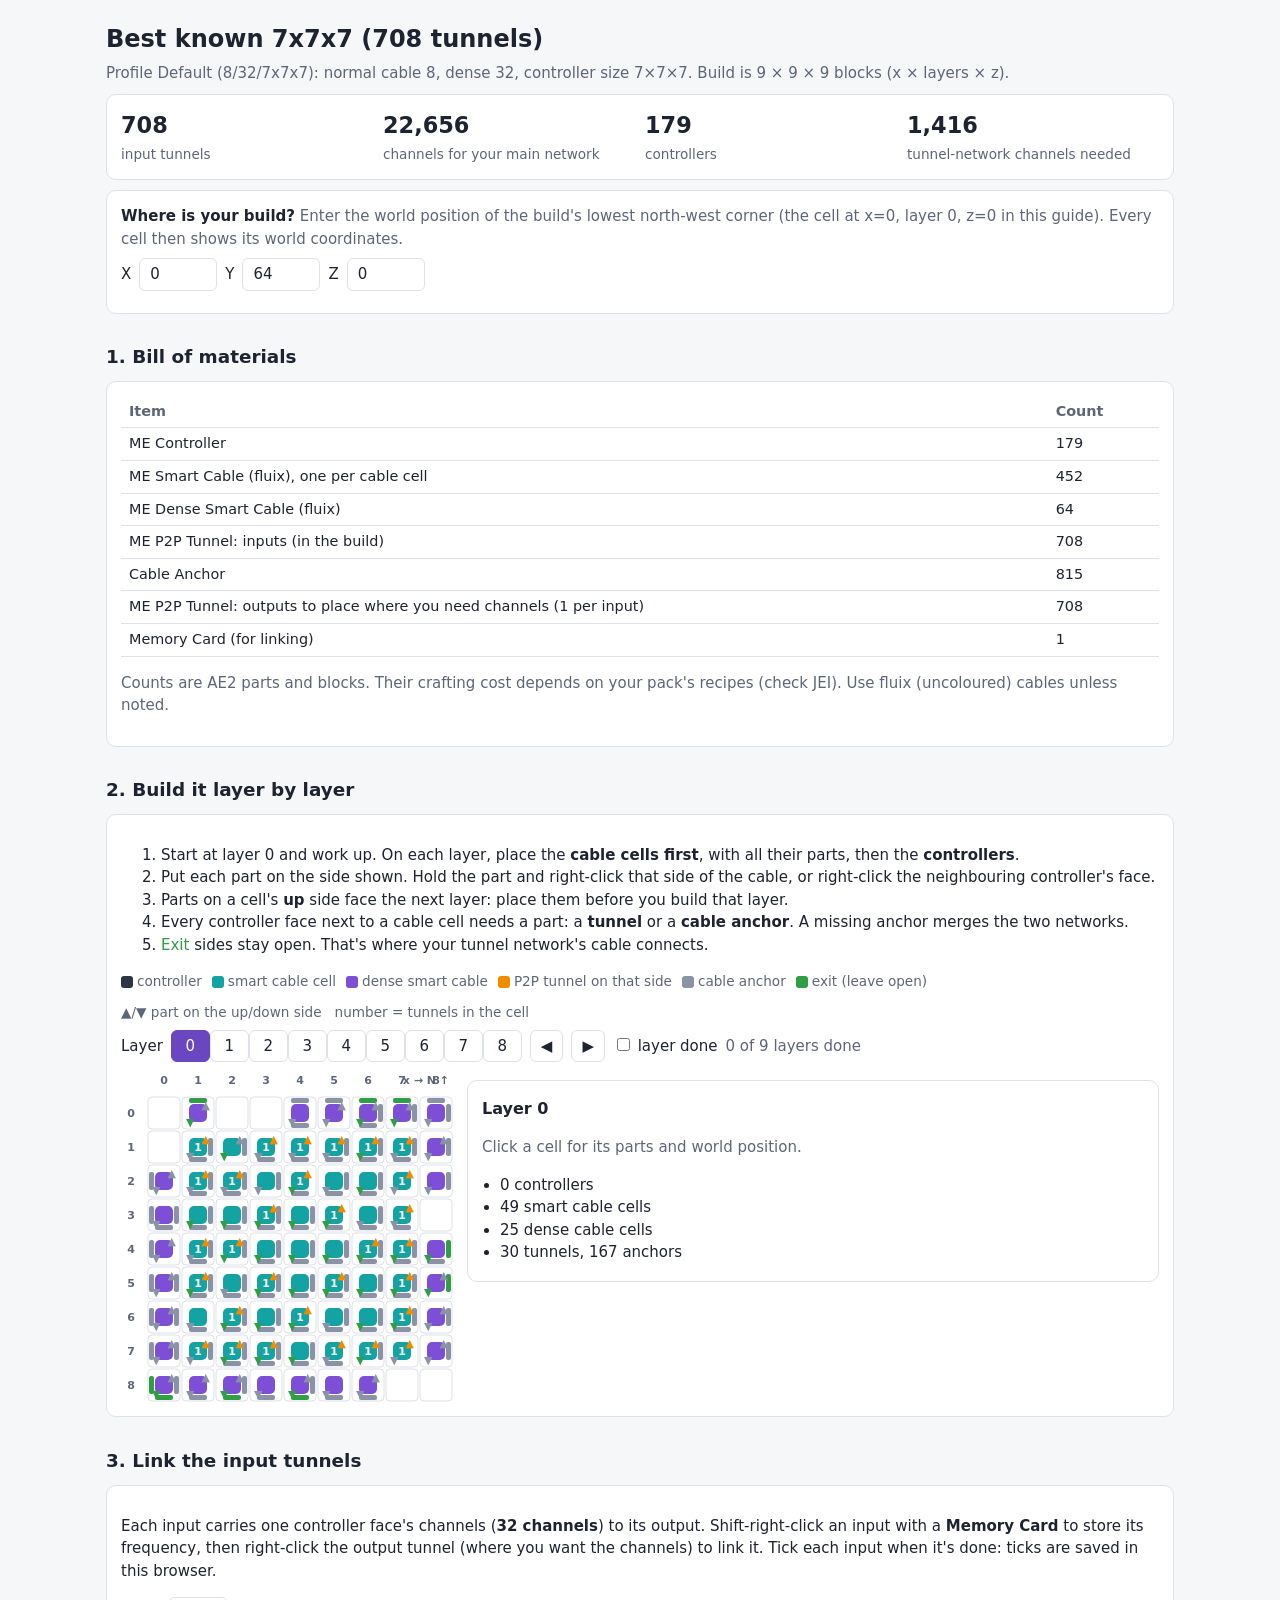
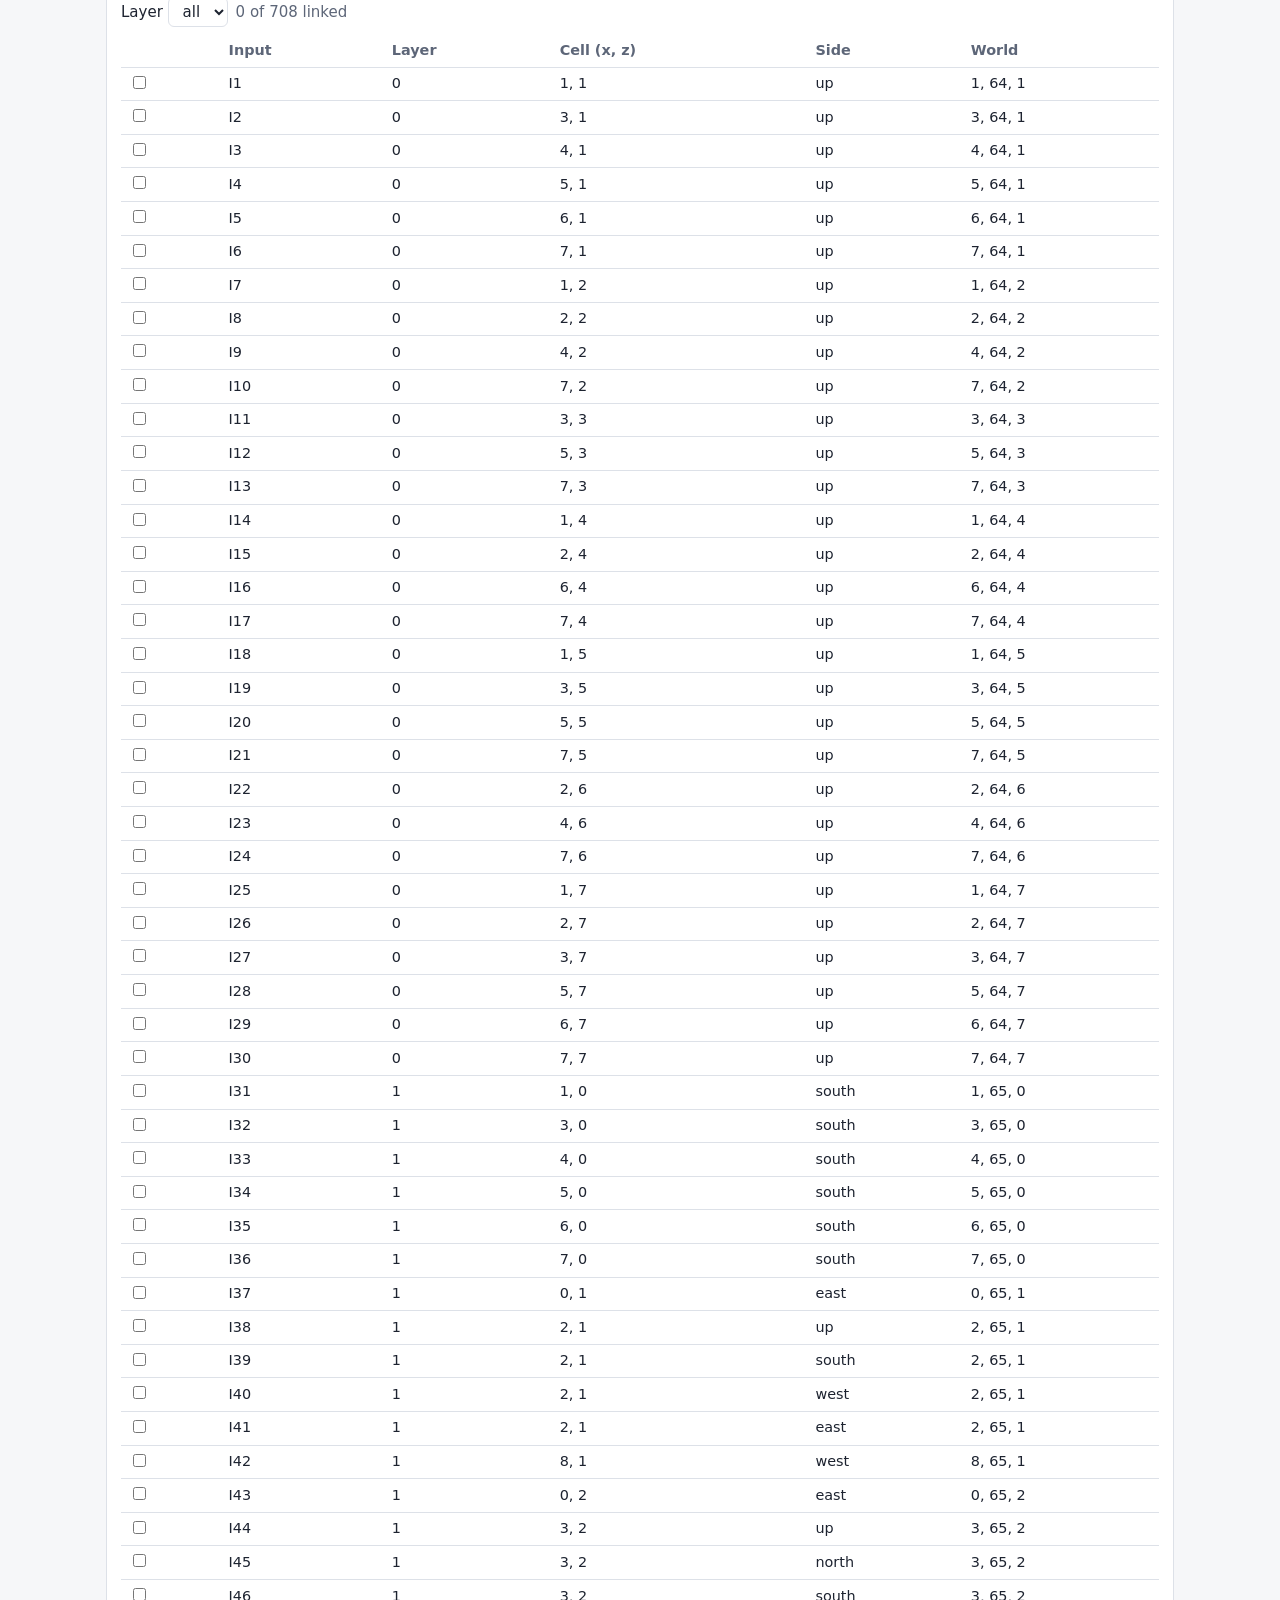
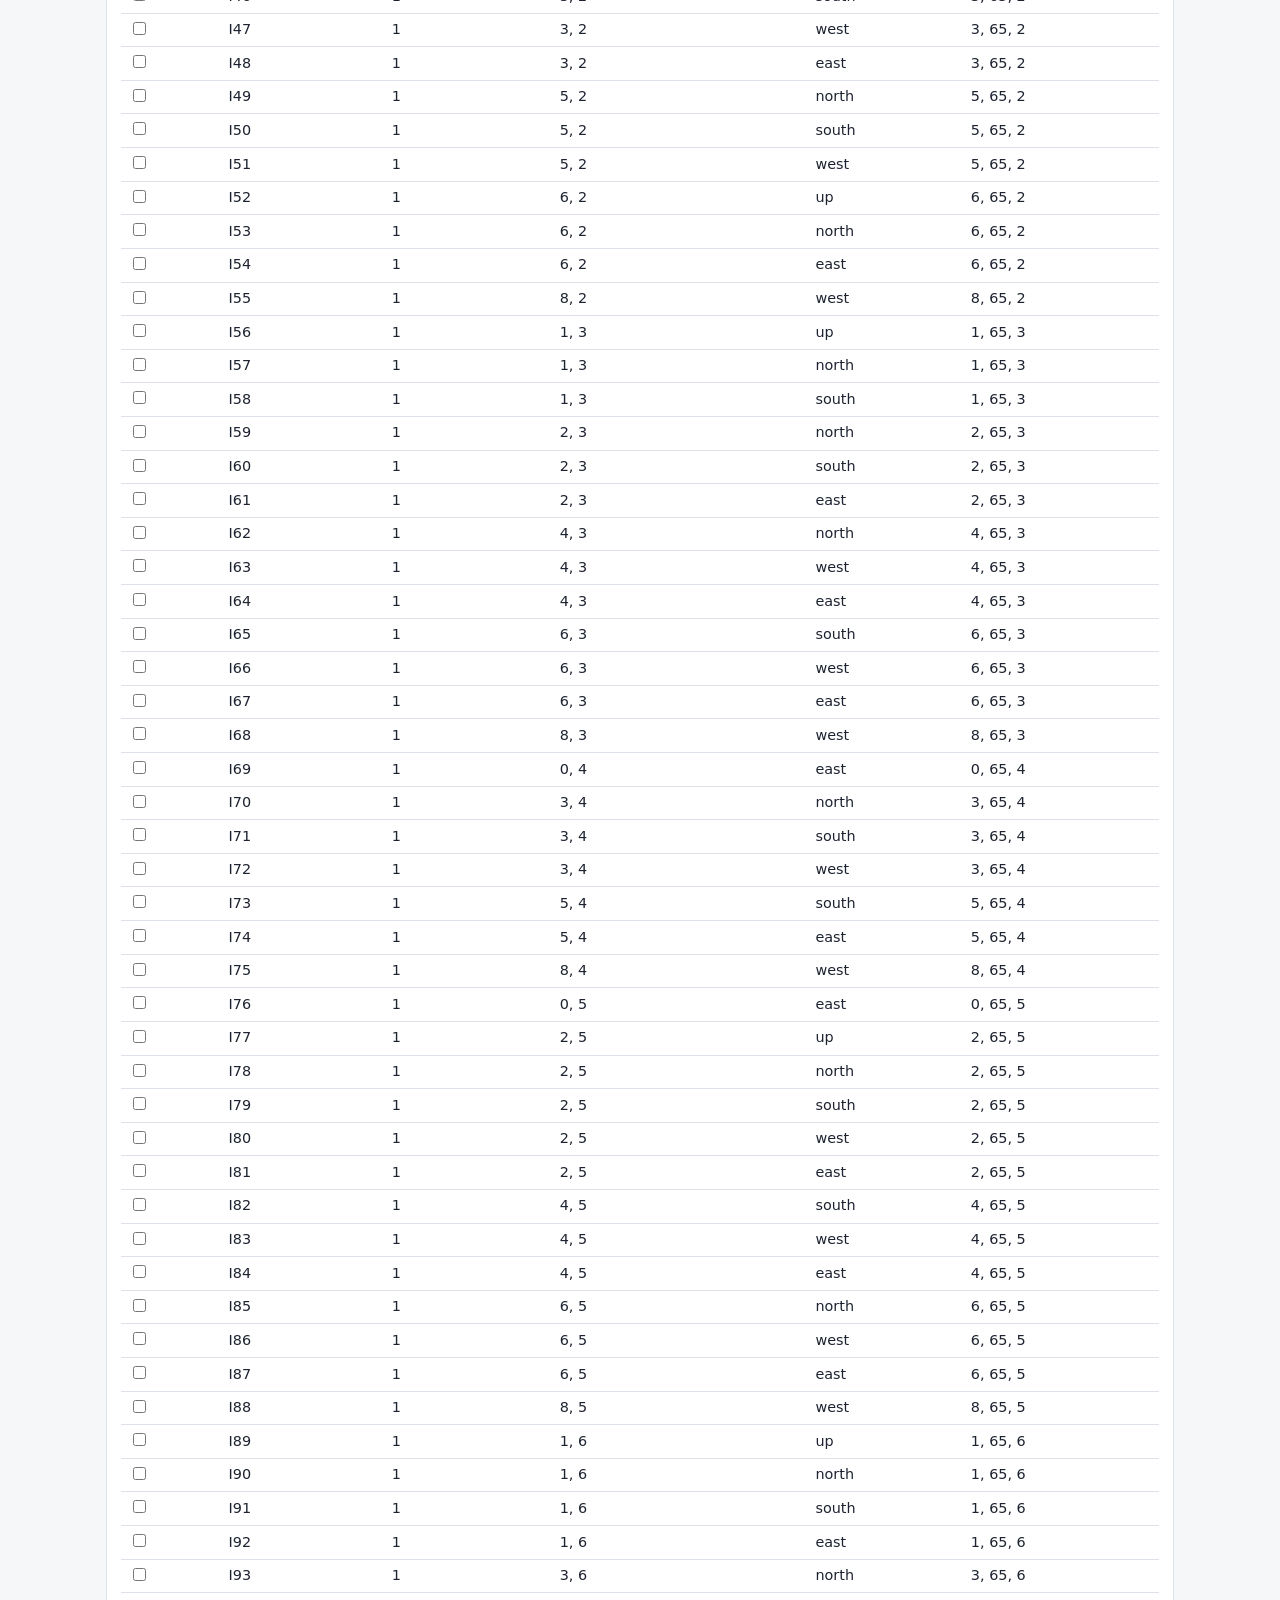
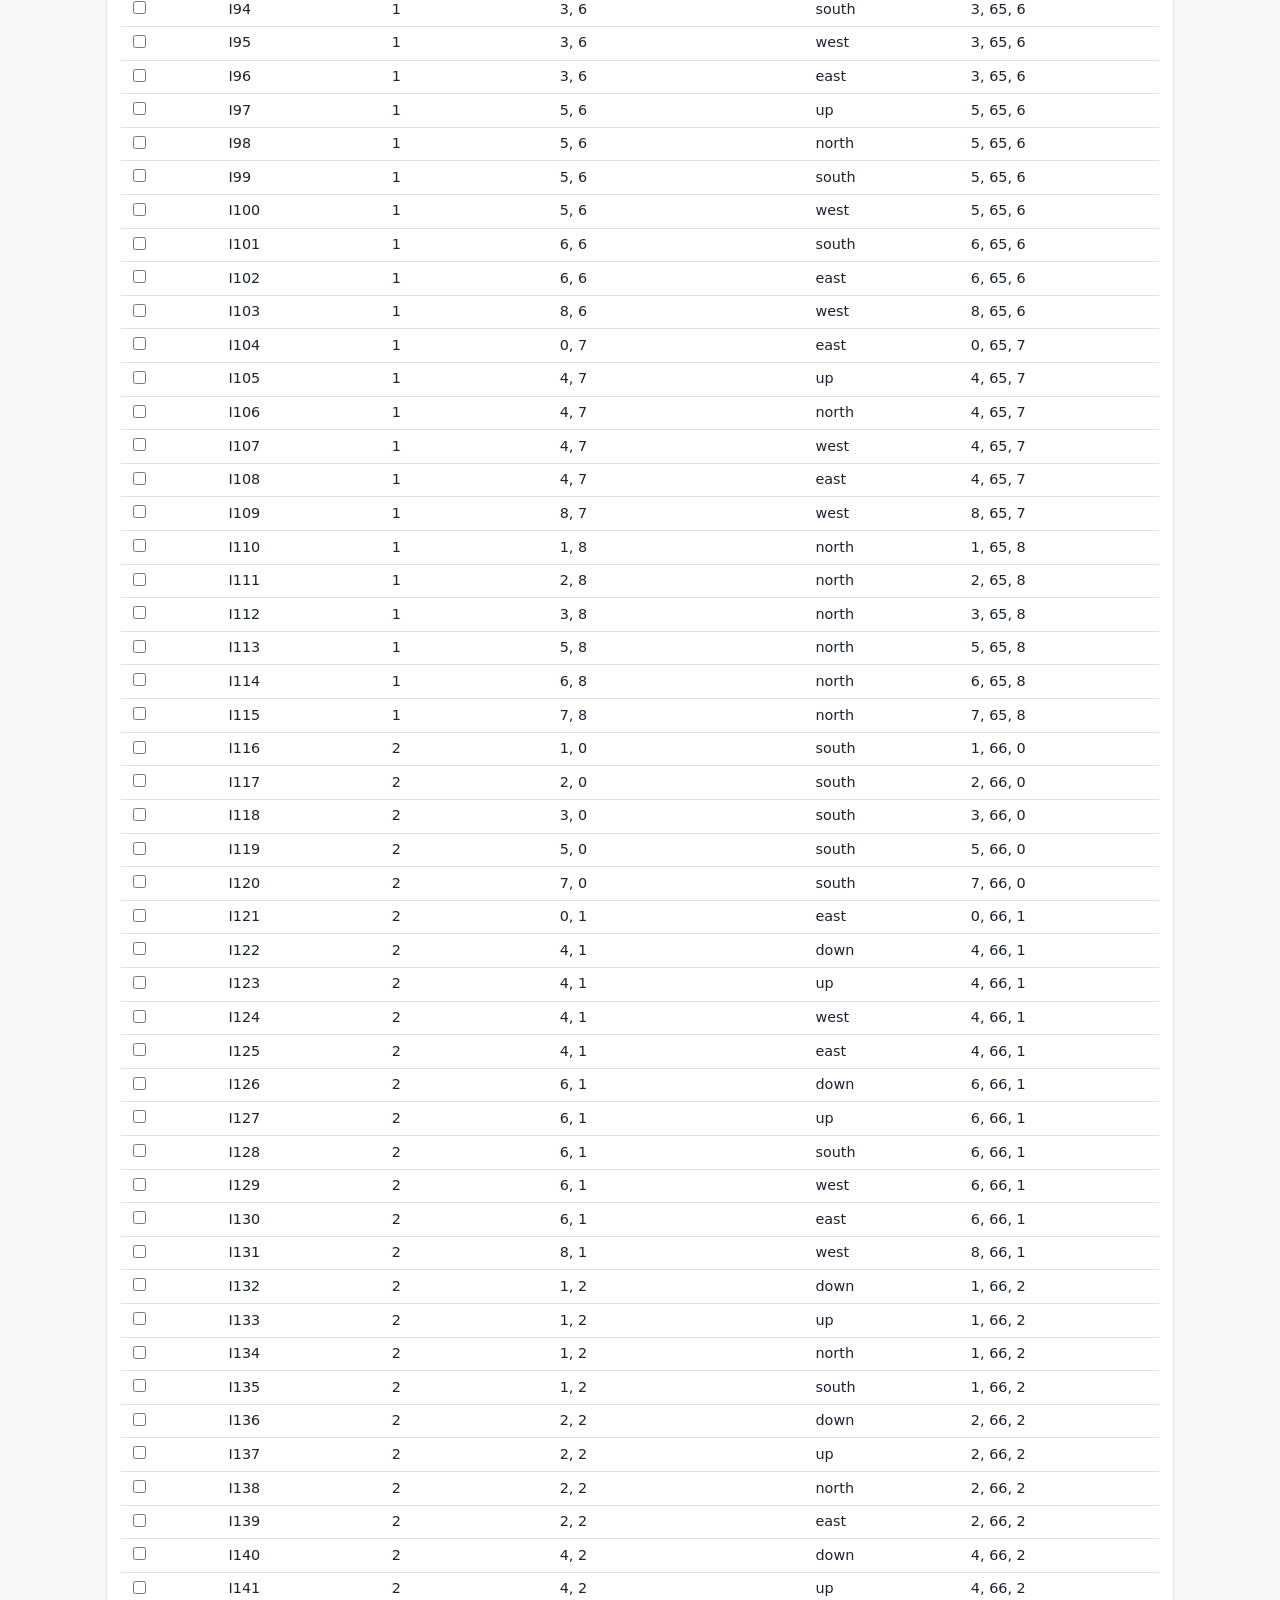
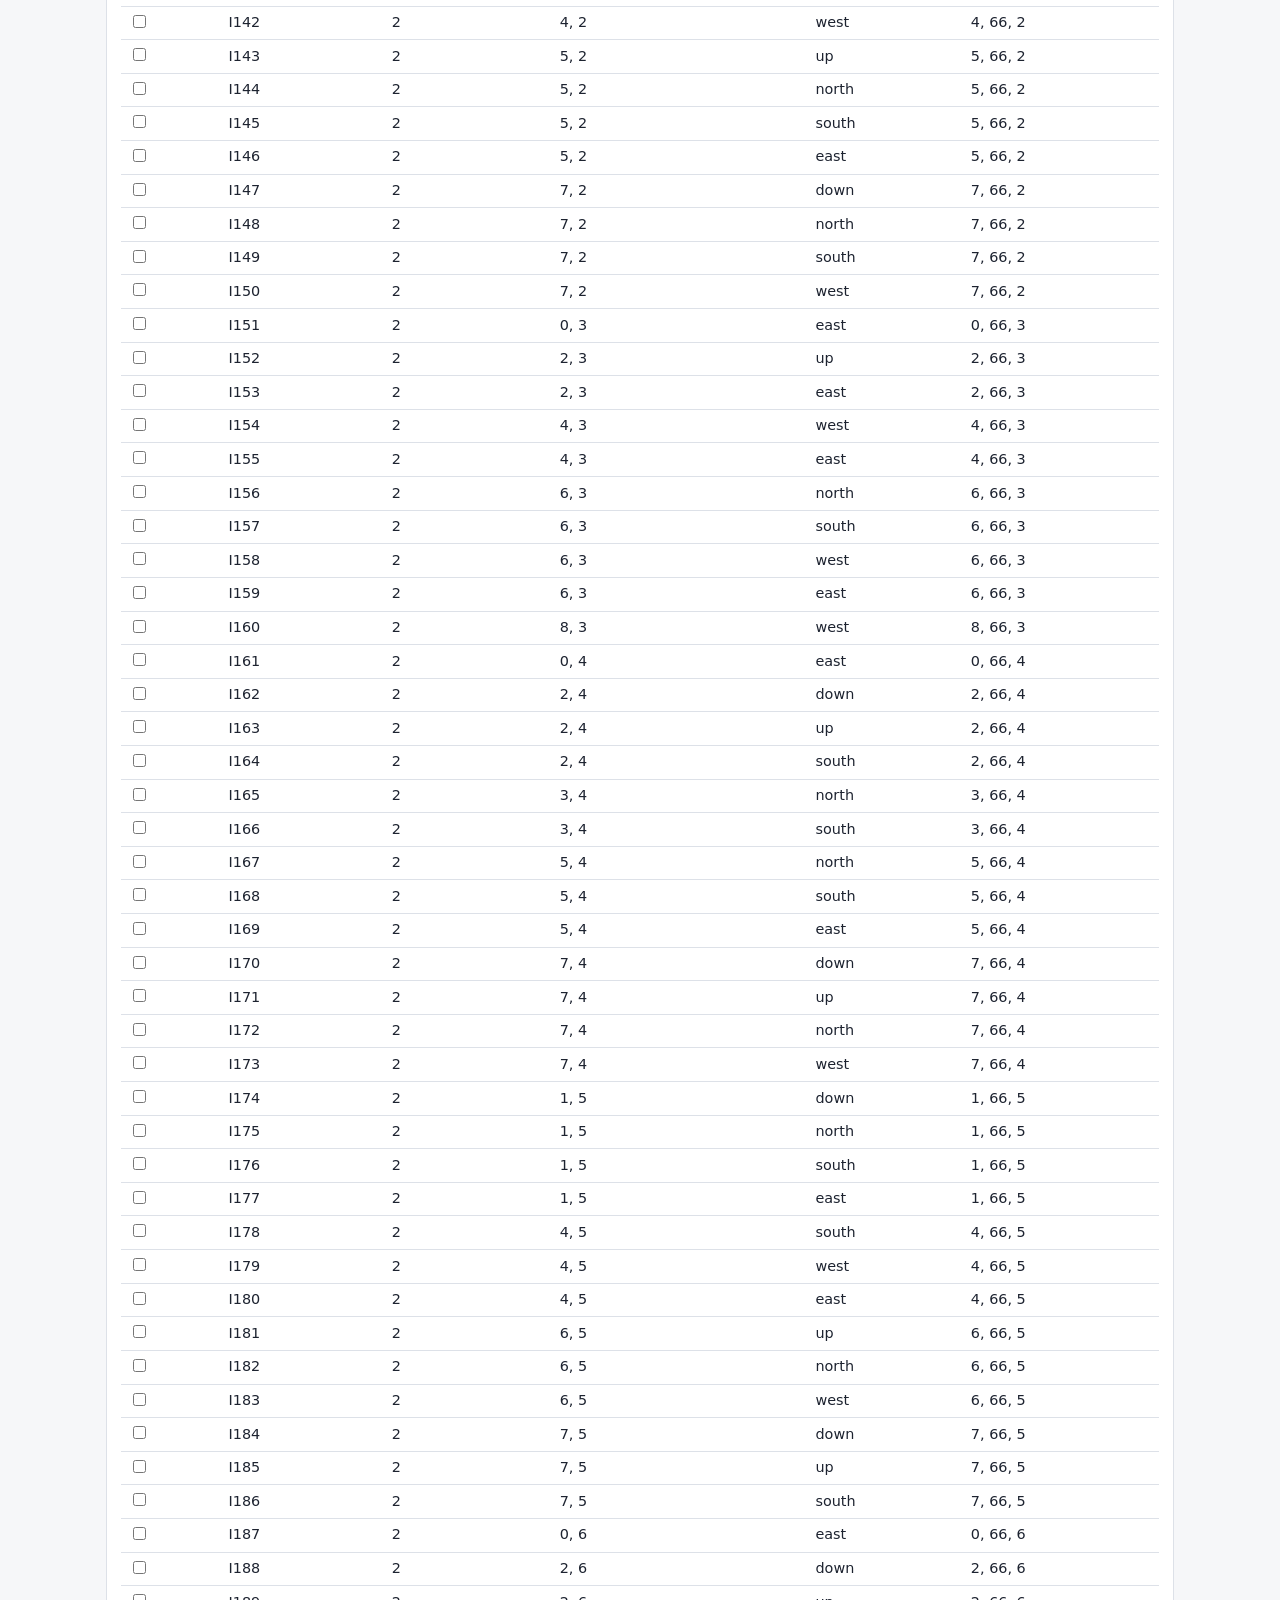
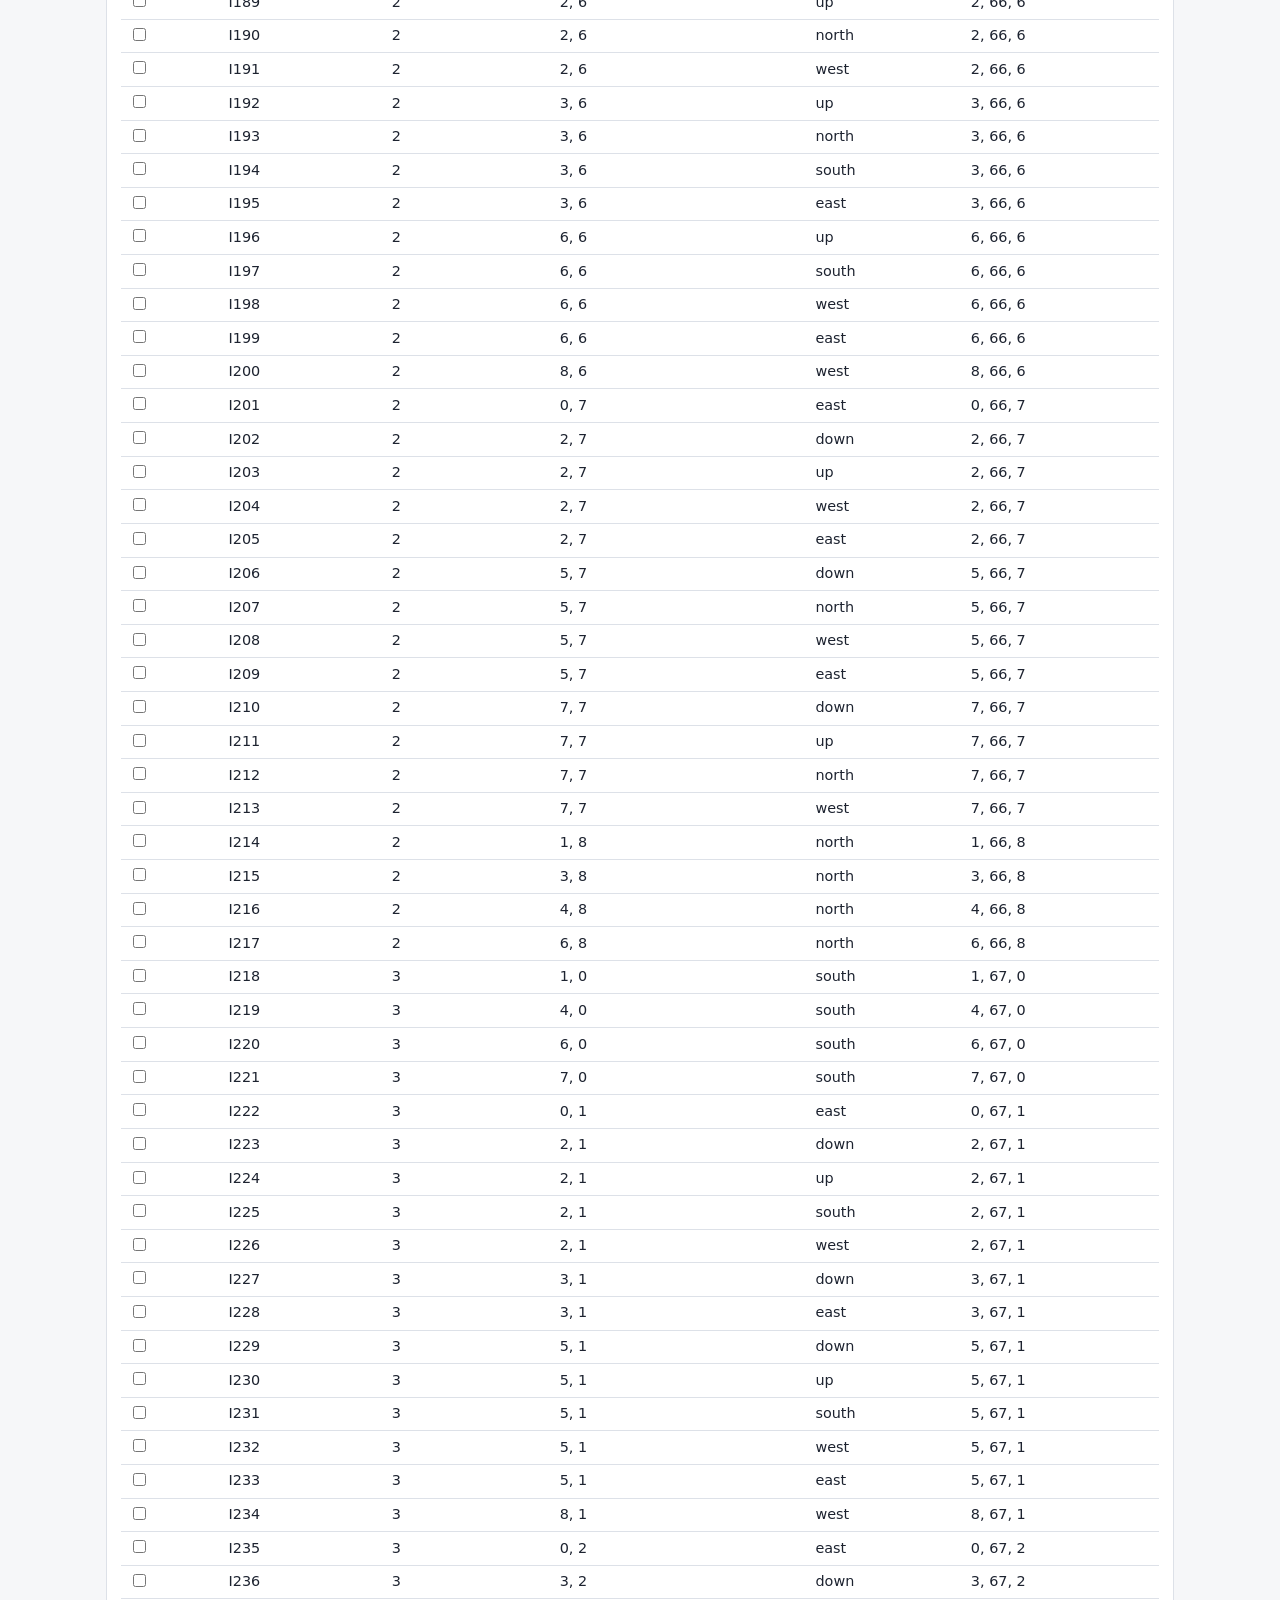
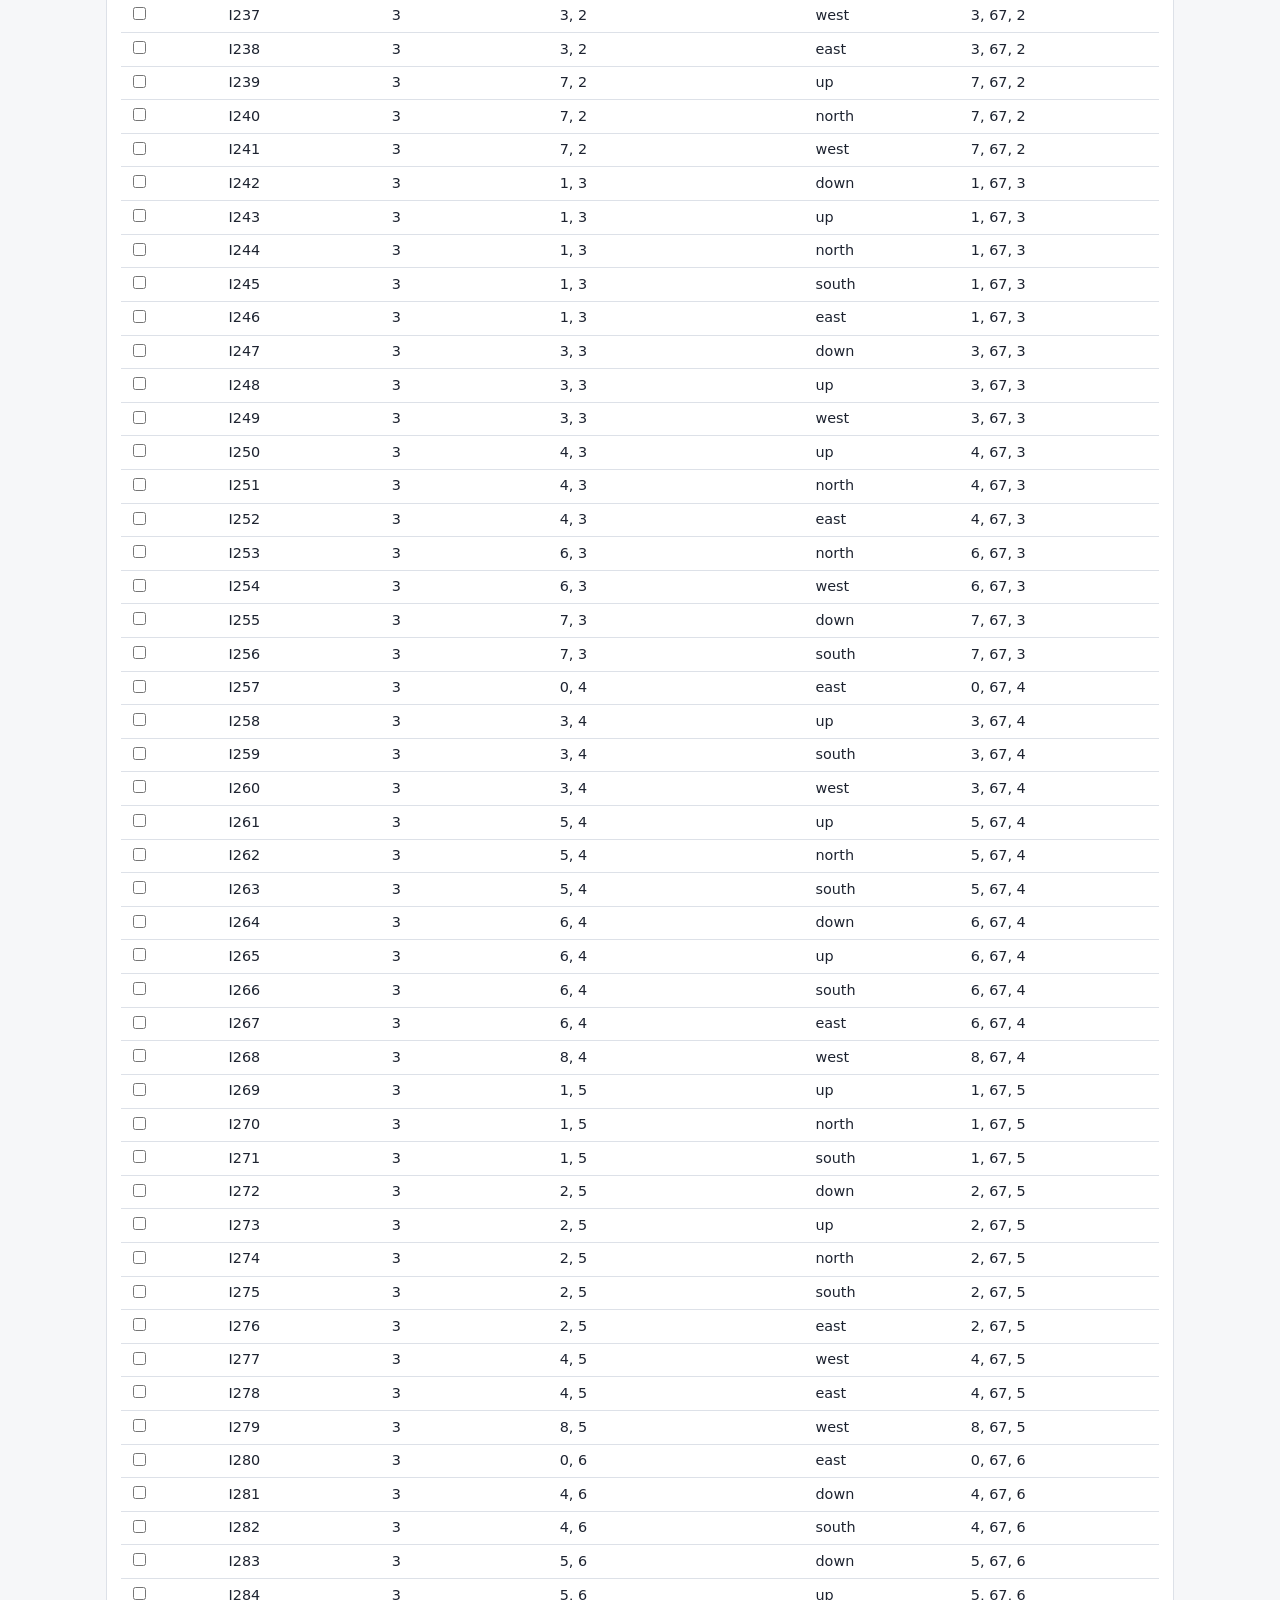
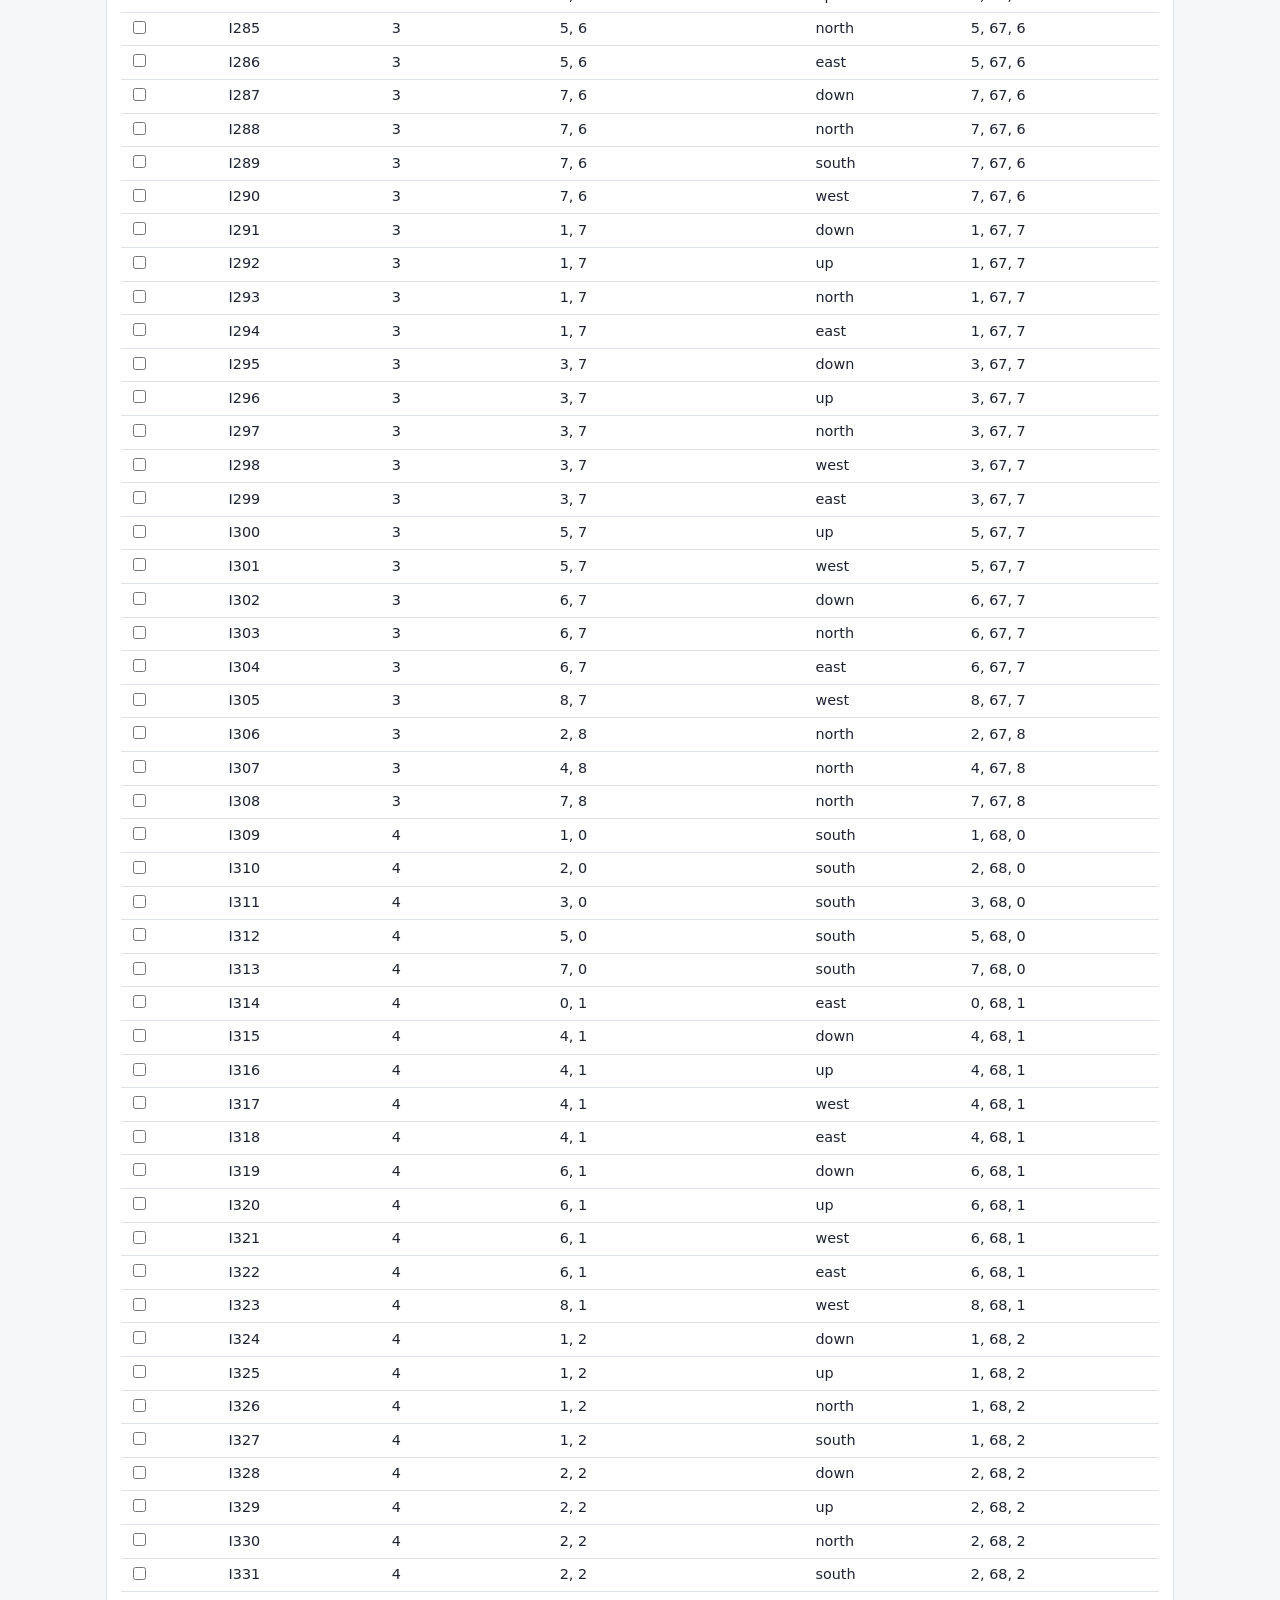
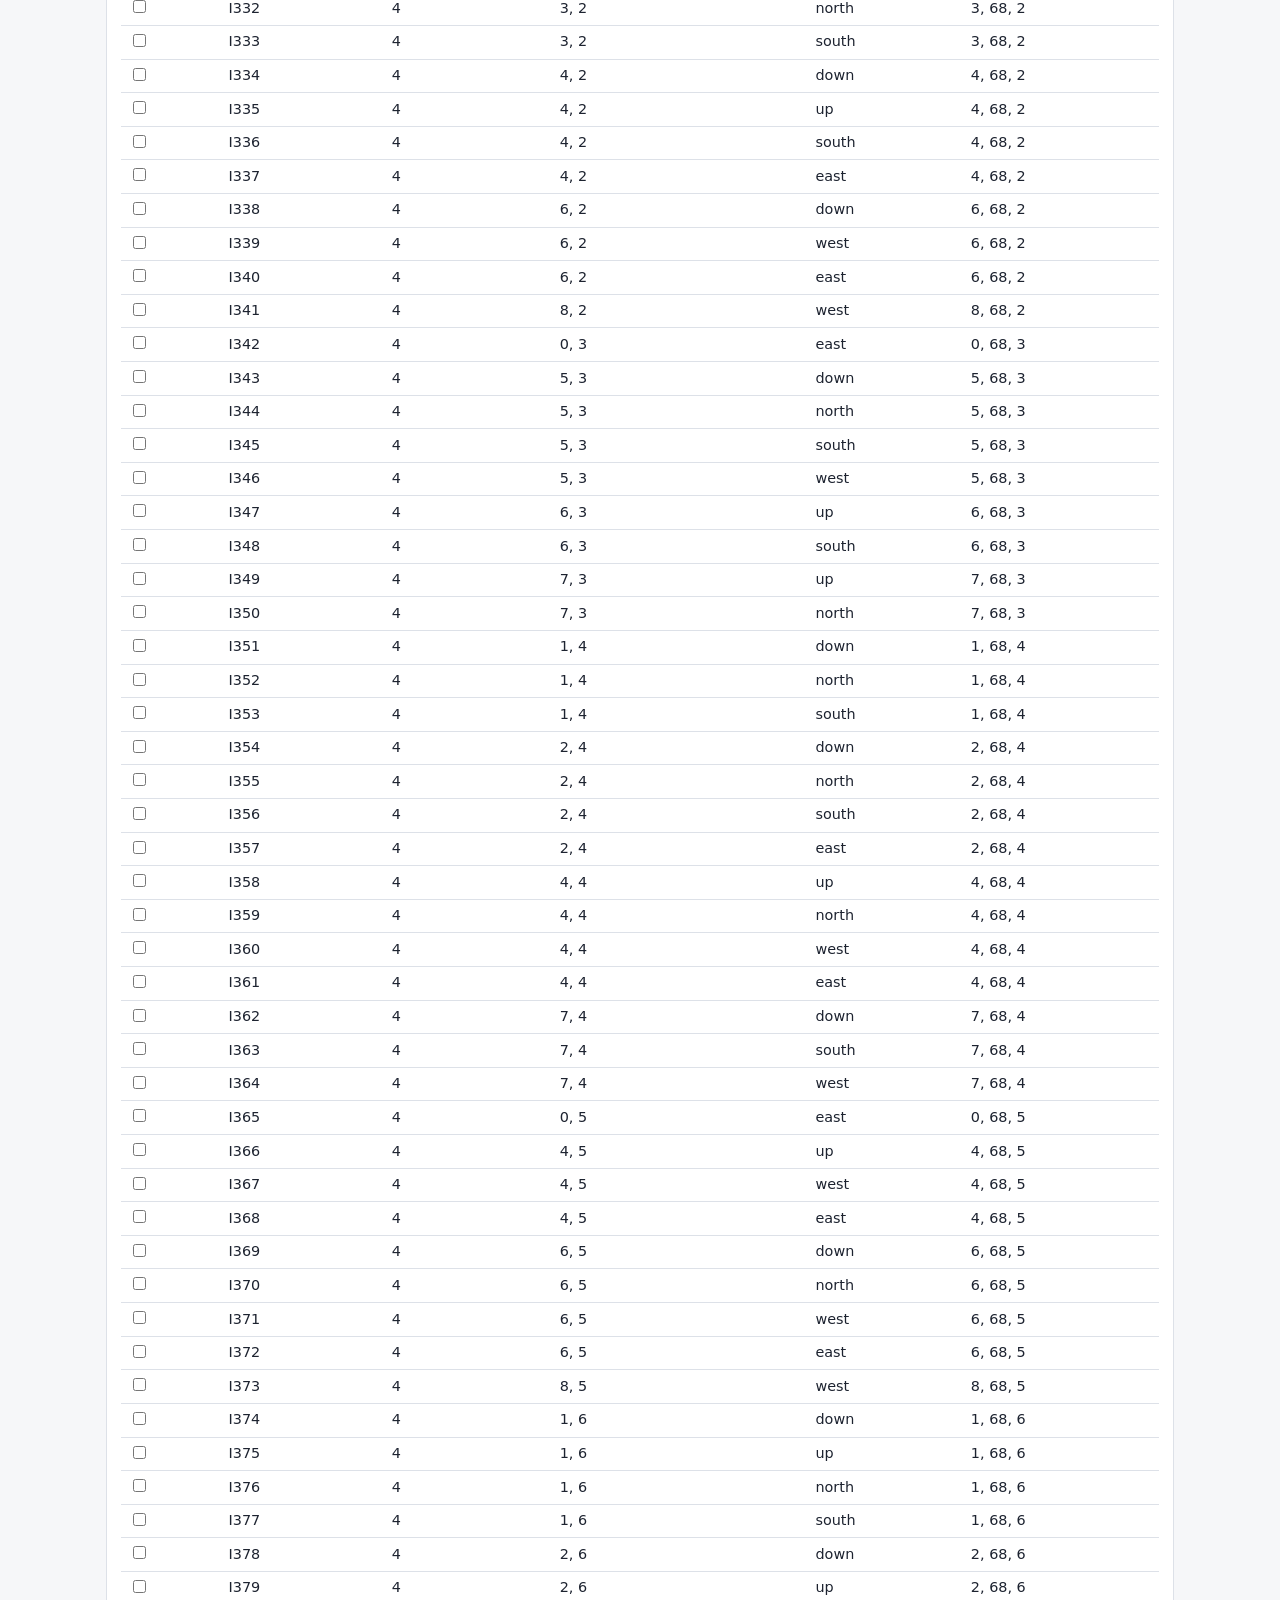
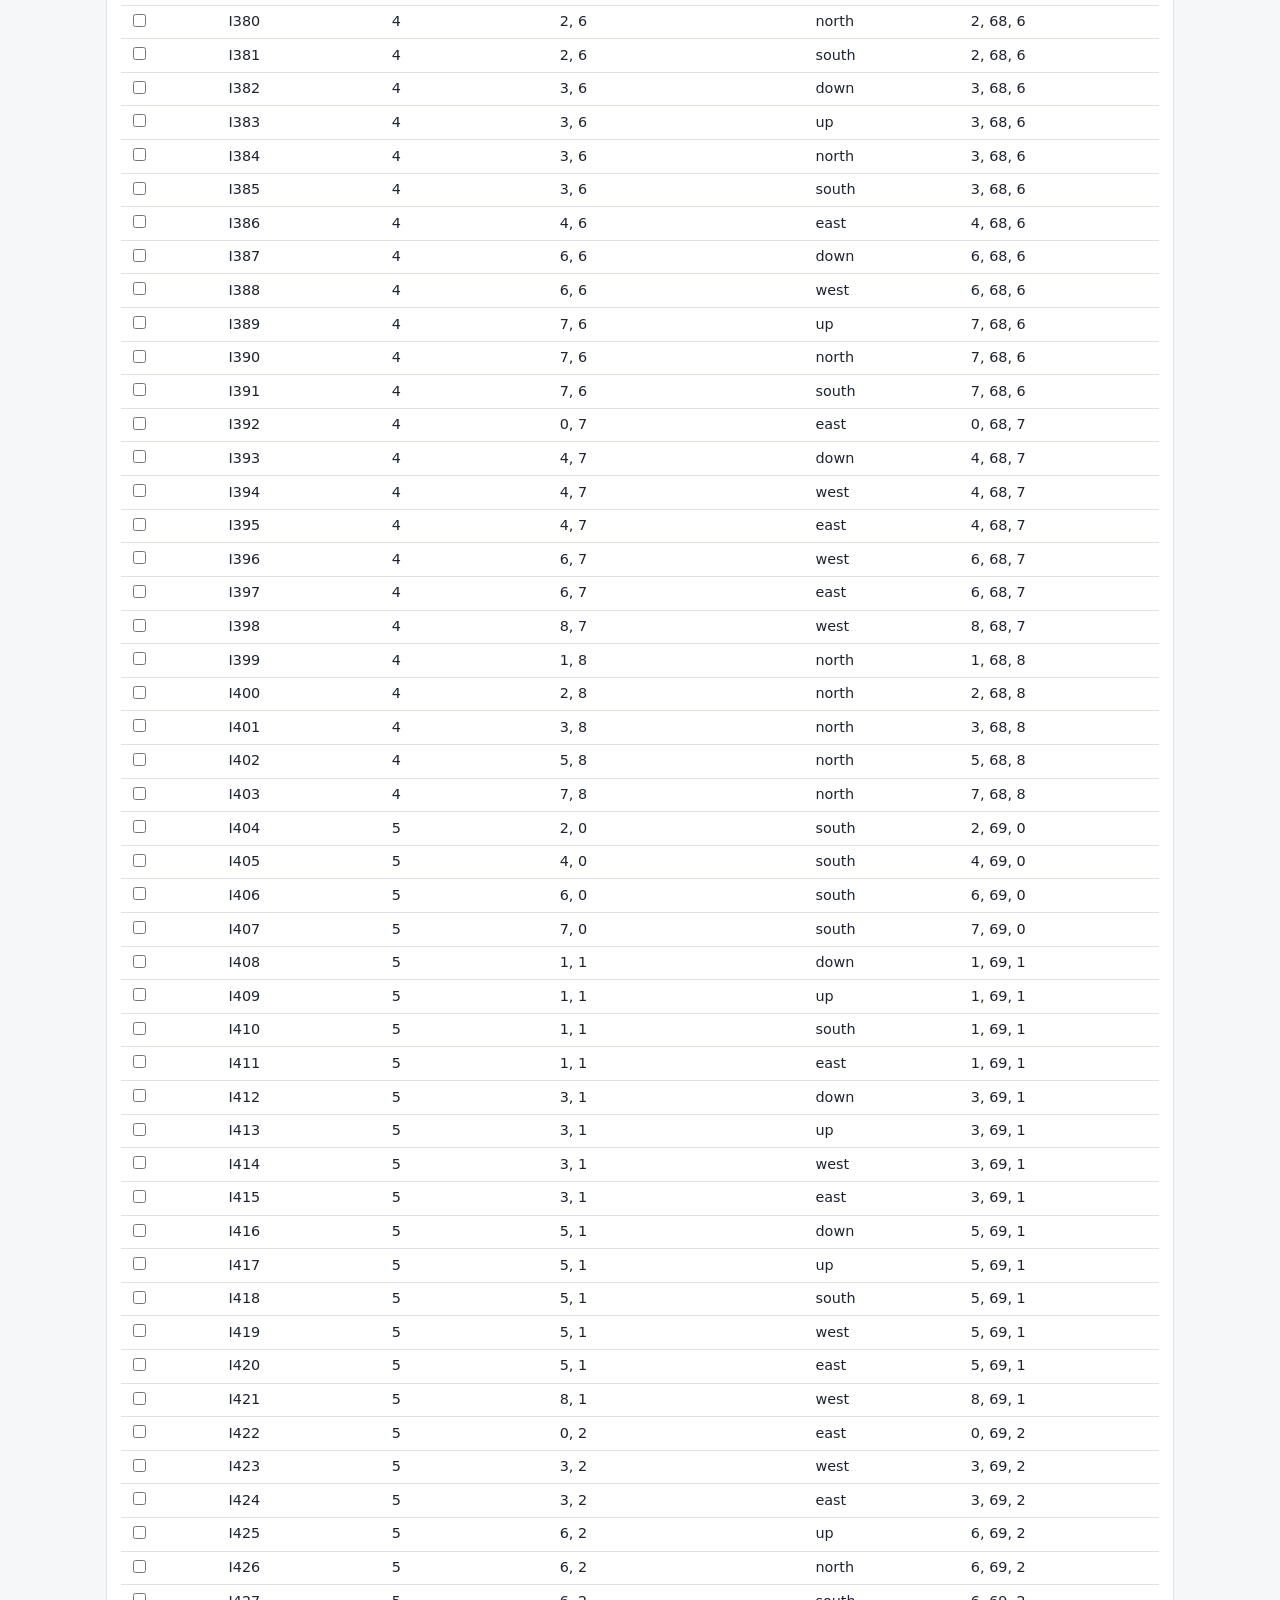
==== examples/best_7x7x7.html @ 4542db74 "Add build guide: materials, layer viewer, input list, tunnel-network design - `guide` command writes" ====
<!doctype html>
<html lang="en">
<head>
<meta charset="utf-8">
<meta name="viewport" content="width=device-width, initial-scale=1">
<title>Best known 7x7x7 (708 tunnels)</title>
<style>
:root{--bg:#f6f7f9;--panel:#fff;--ink:#1d2330;--muted:#5d6678;--line:#dde1e8;--accent:#6b46c1;
--ctrl:#2d3446;--ctrl-ink:#e9ecf3;--cable:#13a3a3;--dense:#7d4fd6;--tunnel:#f08c00;--anchor:#8a93a6;
--exit:#2f9e44;--output:#d6336c;--sel:#ffd43b;--done:#e6f4ea}
@media (prefers-color-scheme:dark){:root:not([data-theme=light]){--bg:#11141b;--panel:#1a1f2a;--ink:#e6e9f0;
--muted:#9aa3b5;--line:#2c3342;--ctrl:#c9cfdc;--ctrl-ink:#11141b;--anchor:#6b7385;--done:#1f3326}}
:root[data-theme=dark]{--bg:#11141b;--panel:#1a1f2a;--ink:#e6e9f0;--muted:#9aa3b5;--line:#2c3342;--ctrl:#c9cfdc;
--ctrl-ink:#11141b;--anchor:#6b7385;--done:#1f3326}
*{box-sizing:border-box}body{margin:0;background:var(--bg);color:var(--ink);
font:15px/1.5 system-ui,-apple-system,"Segoe UI",sans-serif}
main{max-width:1100px;margin:0 auto;padding:16px}
h1{font-size:1.5rem;margin:.2em 0}h2{font-size:1.15rem;margin:1.6em 0 .5em}
.muted{color:var(--muted)}.panel{background:var(--panel);border:1px solid var(--line);border-radius:10px;padding:14px;margin:10px 0}
.stats{display:grid;grid-template-columns:repeat(auto-fit,minmax(150px,1fr));gap:10px}
.stat b{display:block;font-size:1.4rem}.stat span{color:var(--muted);font-size:.85rem}
table{border-collapse:collapse;width:100%}th,td{text-align:left;padding:5px 8px;border-bottom:1px solid var(--line);font-size:.9rem}
th{color:var(--muted);font-weight:600}tr.done td{background:var(--done)}
.toolbar{display:flex;flex-wrap:wrap;gap:8px;align-items:center;margin:8px 0}
button,input,select{font:inherit;color:inherit;background:var(--panel);border:1px solid var(--line);border-radius:6px;padding:4px 10px}
button{cursor:pointer}button.on{background:var(--accent);color:#fff;border-color:var(--accent)}
input.coord{width:5.2em}
.viewer{display:grid;grid-template-columns:minmax(0,auto) minmax(220px,1fr);gap:14px;align-items:start}
@media (max-width:760px){.viewer{grid-template-columns:1fr}}
.gridwrap{overflow:auto;max-width:100%}
svg.grid{display:block}svg.grid text{font:600 11px system-ui,sans-serif}
.legend{display:flex;flex-wrap:wrap;gap:10px;font-size:.85rem;color:var(--muted)}
.sw{display:inline-block;width:12px;height:12px;border-radius:3px;vertical-align:-2px;margin-right:4px}
.detail h3{margin:.1em 0 .4em;font-size:1rem}.detail ul{margin:.2em 0;padding-left:1.2em}
.layerbtns button{min-width:2.6em}.ok{color:var(--exit)}.warn{color:var(--output)}
details summary{cursor:pointer;color:var(--accent)}
</style>
</head>
<body>
<main>
<h1 id="title"></h1>
<div class="muted" id="subtitle"></div>
<div class="panel stats" id="stats"></div>
<div id="notes"></div>

<div class="panel">
<b>Where is your build?</b> <span class="muted">Enter the world position of the build's lowest north-west corner
(the cell at x=0, layer 0, z=0 in this guide). Every cell then shows its world coordinates.</span>
<div class="toolbar">X <input class="coord" id="ox" type="number" value="0"> Y <input class="coord" id="oy" type="number" value="64">
Z <input class="coord" id="oz" type="number" value="0"></div>
</div>

<h2>1. Bill of materials</h2>
<div class="panel"><table id="bom"></table>
<p class="muted">Counts are AE2 parts and blocks. Their crafting cost depends on your pack's recipes (check JEI).
Use fluix (uncoloured) cables unless noted.</p></div>

<h2>2. Build it layer by layer</h2>
<div class="panel">
<ol>
<li>Start at layer 0 and work up. On each layer, place the <b>cable cells first</b>, with all their parts, then the <b>controllers</b>.</li>
<li>Put each part on the side shown. Hold the part and right-click that side of the cable, or right-click the neighbouring controller's face.</li>
<li>Parts on a cell's <b>up</b> side face the next layer: place them before you build that layer.</li>
<li>Every controller face next to a cable cell needs a part: a <b>tunnel</b> or a <b>cable anchor</b>. A missing anchor merges the two networks.</li>
<li><span class="ok">Exit</span> sides stay open. That's where your tunnel network's cable connects.</li>
</ol>
<div class="legend">
<span><i class="sw" style="background:var(--ctrl)"></i>controller</span>
<span><i class="sw" style="background:var(--cable)"></i>smart cable cell</span>
<span><i class="sw" style="background:var(--dense)"></i>dense smart cable</span>
<span><i class="sw" style="background:var(--tunnel)"></i>P2P tunnel on that side</span>
<span><i class="sw" style="background:var(--anchor)"></i>cable anchor</span>
<span><i class="sw" style="background:var(--exit)"></i>exit (leave open)</span>
<span>▲/▼ part on the up/down side &nbsp; number = tunnels in the cell</span>
</div>
<div id="viewer-main"></div>
</div>

<h2>3. Link the input tunnels</h2>
<div class="panel">
<p>Each input carries one controller face's channels (<b id="facech"></b>) to its output.
Shift-right-click an input with a <b>Memory Card</b> to store its frequency, then right-click the output tunnel
(where you want the channels) to link it. Tick each input when it's done: ticks are saved in this browser.</p>
<div class="toolbar"><label>Layer <select id="inlayer"><option value="">all</option></select></label>
<span id="inprogress" class="muted"></span></div>
<div class="gridwrap"><table id="inputs"></table></div>
</div>

<h2>4. Tunnel network</h2>
<div class="panel" id="tn"></div>
<div id="viewer-tc"></div>
</main>

<script>
const PLAN = {"title":"Best known 7x7x7 (708 tunnels)","profile":{"name":"Default (8/32/7x7x7)","normal":8,"dense":32,"size":[7,7,7]},"origin":[-1,-1,-1],"size":[9,9,9],"cells":[{"pos":[0,0,2],"kind":"cable","cable":"dense","color":"transparent","sides":{"down":{"part":"anchor"},"up":{"part":"anchor"},"west":{"part":"anchor"}}},{"pos":[0,0,3],"kind":"cable","cable":"dense","color":"transparent","sides":{"down":{"part":"anchor"},"south":{"part":"anchor"},"west":{"part":"anchor"},"east":{"part":"anchor"}}},{"pos":[0,0,4],"kind":"cable","cable":"dense","color":"transparent","sides":{"down":{"part":"anchor"},"up":{"part":"anchor"},"west":{"part":"anchor"}}},{"pos":[0,0,5],"kind":"cable","cable":"dense","color":"transparent","sides":{"down":{"part":"anchor"},"up":{"part":"anchor"},"west":{"part":"anchor"},"east":{"part":"anchor"}}},{"pos":[0,0,6],"kind":"cable","cable":"dense","color":"transparent","sides":{"down":{"part":"anchor"},"up":{"part":"anchor"},"west":{"part":"anchor"},"east":{"part":"anchor"}}},{"pos":[0,0,7],"kind":"cable","cable":"dense","color":"transparent","sides":{"down":{"part":"anchor"},"up":{"part":"anchor"},"west":{"part":"anchor"},"east":{"part":"anchor"}}},{"pos":[0,0,8],"kind":"cable","cable":"dense","color":"transparent","sides":{"down":{"part":"exit"},"up":{"part":"anchor"},"south":{"part":"exit"},"west":{"part":"exit"},"east":{"part":"anchor"}}},{"pos":[0,1,1],"kind":"cable","cable":"normal","color":"transparent","sides":{"up":{"part":"anchor"},"south":{"part":"anchor"},"west":{"part":"exit"},"east":{"part":"tunnel","freq":1}}},{"pos":[0,1,2],"kind":"cable","cable":"normal","color":"transparent","sides":{"up":{"part":"anchor"},"west":{"part":"exit"},"east":{"part":"tunnel","freq":2}}},{"pos":[0,1,3],"kind":"cable","cable":"normal","color":"transparent","sides":{"up":{"part":"anchor"},"south":{"part":"anchor"},"west":{"part":"anchor"},"east":{"part":"anchor"}}},{"pos":[0,1,4],"kind":"cable","cable":"normal","color":"transparent","sides":{"up":{"part":"anchor"},"south":{"part":"anchor"},"west":{"part":"exit"},"east":{"part":"tunnel","freq":3}}},{"pos":[0,1,5],"kind":"cable","cable":"normal","color":"transparent","sides":{"up":{"part":"anchor"},"south":{"part":"anchor"},"west":{"part":"exit"},"east":{"part":"tunnel","freq":4}}},{"pos":[0,1,6],"kind":"cable","cable":"normal","color":"transparent","sides":{"west":{"part":"anchor"},"east":{"part":"anchor"}}},{"pos":[0,1,7],"kind":"cable","cable":"normal","color":"transparent","sides":{"up":{"part":"anchor"},"south":{"part":"anchor"},"west":{"part":"exit"},"east":{"part":"tunnel","freq":5}}},{"pos":[0,1,8],"kind":"cable","cable":"dense","color":"transparent","sides":{"up":{"part":"anchor"},"south":{"part":"exit"},"west":{"part":"exit"}}},{"pos":[0,2,0],"kind":"cable","cable":"dense","color":"transparent","sides":{"north":{"part":"exit"},"south":{"part":"anchor"},"west":{"part":"exit"}}},{"pos":[0,2,1],"kind":"cable","cable":"normal","color":"transparent","sides":{"south":{"part":"anchor"},"west":{"part":"anchor"},"east":{"part":"tunnel","freq":6}}},{"pos":[0,2,2],"kind":"cable","cable":"normal","color":"transparent","sides":{"up":{"part":"anchor"},"south":{"part":"anchor"},"west":{"part":"exit"}}},{"pos":[0,2,3],"kind":"cable","cable":"normal","color":"transparent","sides":{"up":{"part":"anchor"},"south":{"part":"anchor"},"west":{"part":"exit"},"east":{"part":"tunnel","freq":7}}},{"pos":[0,2,4],"kind":"cable","cable":"normal","color":"transparent","sides":{"up":{"part":"anchor"},"west":{"part":"exit"},"east":{"part":"tunnel","freq":8}}},{"pos":[0,2,5],"kind":"cable","cable":"normal","color":"transparent","sides":{"up":{"part":"anchor"},"south":{"part":"anchor"},"west":{"part":"anchor"}}},{"pos":[0,2,6],"kind":"cable","cable":"normal","color":"transparent","sides":{"south":{"part":"anchor"},"west":{"part":"anchor"},"east":{"part":"tunnel","freq":9}}},{"pos":[0,2,7],"kind":"cable","cable":"normal","color":"transparent","sides":{"south":{"part":"anchor"},"west":{"part":"exit"},"east":{"part":"tunnel","freq":10}}},{"pos":[0,2,8],"kind":"cable","cable":"dense","color":"transparent","sides":{"south":{"part":"exit"},"west":{"part":"exit"}}},{"pos":[0,3,1],"kind":"cable","cable":"normal","color":"transparent","sides":{"south":{"part":"anchor"},"west":{"part":"anchor"},"east":{"part":"tunnel","freq":11}}},{"pos":[0,3,2],"kind":"cable","cable":"normal","color":"transparent","sides":{"up":{"part":"anchor"},"south":{"part":"anchor"},"west":{"part":"exit"},"east":{"part":"tunnel","freq":12}}},{"pos":[0,3,3],"kind":"cable","cable":"normal","color":"transparent","sides":{"up":{"part":"anchor"},"south":{"part":"anchor"},"west":{"part":"exit"}}},{"pos":[0,3,4],"kind":"cable","cable":"normal","color":"transparent","sides":{"up":{"part":"anchor"},"south":{"part":"anchor"},"west":{"part":"exit"},"east":{"part":"tunnel","freq":13}}},{"pos":[0,3,5],"kind":"cable","cable":"normal","color":"transparent","sides":{"up":{"part":"anchor"},"south":{"part":"anchor"},"west":{"part":"exit"}}},{"pos":[0,3,6],"kind":"cable","cable":"normal","color":"transparent","sides":{"up":{"part":"anchor"},"west":{"part":"anchor"},"east":{"part":"tunnel","freq":14}}},{"pos":[0,4,1],"kind":"cable","cable":"normal","color":"transparent","sides":{"south":{"part":"anchor"},"west":{"part":"anchor"},"east":{"part":"tunnel","freq":15}}},{"pos":[0,4,2],"kind":"cable","cable":"normal","color":"transparent","sides":{"up":{"part":"anchor"},"south":{"part":"anchor"},"west":{"part":"exit"}}},{"pos":[0,4,3],"kind":"cable","cable":"normal","color":"transparent","sides":{"up":{"part":"anchor"},"west":{"part":"anchor"},"east":{"part":"tunnel","freq":16}}},{"pos":[0,4,4],"kind":"cable","cable":"normal","color":"transparent","sides":{"up":{"part":"anchor"},"south":{"part":"anchor"},"west":{"part":"exit"}}},{"pos":[0,4,5],"kind":"cable","cable":"normal","color":"transparent","sides":{"up":{"part":"anchor"},"south":{"part":"anchor"},"west":{"part":"exit"},"east":{"part":"tunnel","freq":17}}},{"pos":[0,4,6],"kind":"cable","cable":"normal","color":"transparent","sides":{"up":{"part":"anchor"},"south":{"part":"anchor"},"west":{"part":"exit"}}},{"pos":[0,4,7],"kind":"cable","cable":"normal","color":"transparent","sides":{"south":{"part":"anchor"},"west":{"part":"exit"},"east":{"part":"tunnel","freq":18}}},{"pos":[0,4,8],"kind":"cable","cable":"dense","color":"transparent","sides":{"south":{"part":"anchor"},"west":{"part":"anchor"}}},{"pos":[0,5,1],"kind":"cable","cable":"normal","color":"transparent","sides":{"up":{"part":"anchor"},"south":{"part":"anchor"},"west":{"part":"exit"},"east":{"part":"anchor"}}},{"pos":[0,5,2],"kind":"cable","cable":"normal","color":"transparent","sides":{"south":{"part":"anchor"},"west":{"part":"exit"},"east":{"part":"tunnel","freq":19}}},{"pos":[0,5,3],"kind":"cable","cable":"normal","color":"transparent","sides":{"up":{"part":"anchor"},"south":{"part":"anchor"},"west":{"part":"exit"}}},{"pos":[0,5,4],"kind":"cable","cable":"normal","color":"transparent","sides":{"up":{"part":"anchor"},"south":{"part":"anchor"},"west":{"part":"exit"}}},{"pos":[0,5,5],"kind":"cable","cable":"normal","color":"transparent","sides":{"up":{"part":"anchor"},"south":{"part":"anchor"},"west":{"part":"exit"}}},{"pos":[0,5,6],"kind":"cable","cable":"normal","color":"transparent","sides":{"up":{"part":"anchor"},"west":{"part":"exit"},"east":{"part":"tunnel","freq":20}}},{"pos":[0,5,8],"kind":"cable","cable":"dense","color":"transparent","sides":{"up":{"part":"anchor"},"south":{"part":"exit"},"west":{"part":"exit"},"east":{"part":"anchor"}}},{"pos":[0,6,0],"kind":"cable","cable":"dense","color":"transparent","sides":{"north":{"part":"exit"},"west":{"part":"exit"},"east":{"part":"anchor"}}},{"pos":[0,6,1],"kind":"cable","cable":"normal","color":"transparent","sides":{"up":{"part":"anchor"},"south":{"part":"anchor"},"west":{"part":"anchor"},"east":{"part":"tunnel","freq":21}}},{"pos":[0,6,2],"kind":"cable","cable":"normal","color":"transparent","sides":{"up":{"part":"anchor"},"west":{"part":"anchor"}}},{"pos":[0,6,3],"kind":"cable","cable":"normal","color":"transparent","sides":{"up":{"part":"anchor"},"south":{"part":"anchor"},"west":{"part":"anchor"},"east":{"part":"tunnel","freq":22}}},{"pos":[0,6,4],"kind":"cable","cable":"normal","color":"transparent","sides":{"up":{"part":"anchor"},"south":{"part":"anchor"},"west":{"part":"exit"}}},{"pos":[0,6,5],"kind":"cable","cable":"normal","color":"transparent","sides":{"south":{"part":"anchor"},"west":{"part":"anchor"},"east":{"part":"tunnel","freq":23}}},{"pos":[0,6,6],"kind":"cable","cable":"normal","color":"transparent","sides":{"up":{"part":"anchor"},"south":{"part":"anchor"},"west":{"part":"exit"}}},{"pos":[0,6,7],"kind":"cable","cable":"normal","color":"transparent","sides":{"up":{"part":"anchor"},"west":{"part":"anchor"},"east":{"part":"tunnel","freq":24}}},{"pos":[0,6,8],"kind":"cable","cable":"dense","color":"transparent","sides":{"up":{"part":"anchor"},"south":{"part":"exit"},"west":{"part":"exit"},"east":{"part":"anchor"}}},{"pos":[0,7,1],"kind":"cable","cable":"normal","color":"transparent","sides":{"south":{"part":"anchor"},"west":{"part":"anchor"},"east":{"part":"tunnel","freq":25}}},{"pos":[0,7,2],"kind":"cable","cable":"normal","color":"transparent","sides":{"south":{"part":"anchor"},"west":{"part":"exit"},"east":{"part":"tunnel","freq":26}}},{"pos":[0,7,3],"kind":"cable","cable":"normal","color":"transparent","sides":{"south":{"part":"anchor"},"west":{"part":"anchor"},"east":{"part":"tunnel","freq":27}}},{"pos":[0,7,4],"kind":"cable","cable":"normal","color":"transparent","sides":{"south":{"part":"anchor"},"west":{"part":"exit"},"east":{"part":"tunnel","freq":28}}},{"pos":[0,7,5],"kind":"cable","cable":"normal","color":"transparent","sides":{"south":{"part":"anchor"},"west":{"part":"anchor"},"east":{"part":"anchor"}}},{"pos":[0,7,6],"kind":"cable","cable":"normal","color":"transparent","sides":{"up":{"part":"anchor"},"south":{"part":"anchor"},"west":{"part":"exit"},"east":{"part":"tunnel","freq":29}}},{"pos":[0,7,7],"kind":"cable","cable":"normal","color":"transparent","sides":{"south":{"part":"anchor"},"west":{"part":"anchor"}}},{"pos":[0,7,8],"kind":"cable","cable":"dense","color":"transparent","sides":{"south":{"part":"exit"},"west":{"part":"exit"}}},{"pos":[0,8,0],"kind":"cable","cable":"dense","color":"transparent","sides":{"up":{"part":"anchor"},"north":{"part":"anchor"},"west":{"part":"anchor"}}},{"pos":[0,8,1],"kind":"cable","cable":"dense","color":"transparent","sides":{"up":{"part":"anchor"},"south":{"part":"anchor"},"west":{"part":"anchor"},"east":{"part":"anchor"}}},{"pos":[0,8,2],"kind":"cable","cable":"dense","color":"transparent","sides":{"up":{"part":"anchor"},"west":{"part":"anchor"},"east":{"part":"anchor"}}},{"pos":[0,8,3],"kind":"cable","cable":"dense","color":"transparent","sides":{"up":{"part":"anchor"},"west":{"part":"anchor"},"east":{"part":"anchor"}}},{"pos":[0,8,5],"kind":"cable","cable":"dense","color":"transparent","sides":{"up":{"part":"anchor"},"west":{"part":"anchor"},"east":{"part":"anchor"}}},{"pos":[0,8,6],"kind":"cable","cable":"dense","color":"transparent","sides":{"up":{"part":"exit"},"south":{"part":"anchor"},"west":{"part":"exit"},"east":{"part":"anchor"}}},{"pos":[0,8,7],"kind":"cable","cable":"dense","color":"transparent","sides":{"up":{"part":"exit"},"west":{"part":"exit"},"east":{"part":"anchor"}}},{"pos":[1,0,0],"kind":"cable","cable":"dense","color":"transparent","sides":{"down":{"part":"exit"},"up":{"part":"anchor"},"north":{"part":"exit"}}},{"pos":[1,0,1],"kind":"cable","cable":"normal","color":"transparent","sides":{"down":{"part":"anchor"},"up":{"part":"tunnel","freq":30},"south":{"part":"anchor"},"east":{"part":"anchor"}}},{"pos":[1,0,2],"kind":"cable","cable":"normal","color":"transparent","sides":{"down":{"part":"anchor"},"up":{"part":"tunnel","freq":31},"south":{"part":"anchor"},"east":{"part":"anchor"}}},{"pos":[1,0,3],"kind":"cable","cable":"normal","color":"transparent","sides":{"down":{"part":"exit"},"south":{"part":"anchor"},"east":{"part":"anchor"}}},{"pos":[1,0,4],"kind":"cable","cable":"normal","color":"transparent","sides":{"down":{"part":"anchor"},"up":{"part":"tunnel","freq":32},"south":{"part":"anchor"},"east":{"part":"anchor"}}},{"pos":[1,0,5],"kind":"cable","cable":"normal","color":"transparent","sides":{"down":{"part":"exit"},"up":{"part":"tunnel","freq":33},"south":{"part":"anchor"},"east":{"part":"anchor"}}},{"pos":[1,0,6],"kind":"cable","cable":"normal","color":"transparent","sides":{"down":{"part":"anchor"},"south":{"part":"anchor"}}},{"pos":[1,0,7],"kind":"cable","cable":"normal","color":"transparent","sides":{"down":{"part":"anchor"},"up":{"part":"tunnel","freq":34},"east":{"part":"anchor"}}},{"pos":[1,0,8],"kind":"cable","cable":"dense","color":"transparent","sides":{"down":{"part":"anchor"},"up":{"part":"anchor"},"south":{"part":"anchor"}}},{"pos":[1,1,0],"kind":"cable","cable":"normal","color":"transparent","sides":{"up":{"part":"anchor"},"north":{"part":"exit"},"south":{"part":"tunnel","freq":35},"east":{"part":"anchor"}}},{"pos":[1,1,1],"kind":"controller"},{"pos":[1,1,2],"kind":"controller"},{"pos":[1,1,3],"kind":"cable","cable":"normal","color":"transparent","sides":{"up":{"part":"tunnel","freq":36},"north":{"part":"tunnel","freq":37},"south":{"part":"tunnel","freq":38},"east":{"part":"anchor"}}},{"pos":[1,1,4],"kind":"controller"},{"pos":[1,1,5],"kind":"controller"},{"pos":[1,1,6],"kind":"cable","cable":"normal","color":"transparent","sides":{"up":{"part":"tunnel","freq":39},"north":{"part":"tunnel","freq":40},"south":{"part":"tunnel","freq":41},"east":{"part":"tunnel","freq":42}}},{"pos":[1,1,7],"kind":"controller"},{"pos":[1,1,8],"kind":"cable","cable":"normal","color":"transparent","sides":{"up":{"part":"anchor"},"north":{"part":"tunnel","freq":43},"south":{"part":"anchor"},"east":{"part":"anchor"}}},{"pos":[1,2,0],"kind":"cable","cable":"normal","color":"transparent","sides":{"up":{"part":"anchor"},"north":{"part":"anchor"},"south":{"part":"tunnel","freq":44}}},{"pos":[1,2,1],"kind":"controller"},{"pos":[1,2,2],"kind":"cable","cable":"normal","color":"transparent","sides":{"down":{"part":"tunnel","freq":45},"up":{"part":"tunnel","freq":46},"north":{"part":"tunnel","freq":47},"south":{"part":"tunnel","freq":48}}},{"pos":[1,2,3],"kind":"controller"},{"pos":[1,2,4],"kind":"controller"},{"pos":[1,2,5],"kind":"cable","cable":"normal","color":"transparent","sides":{"down":{"part":"tunnel","freq":49},"up":{"part":"anchor"},"north":{"part":"tunnel","freq":50},"south":{"part":"tunnel","freq":51},"east":{"part":"tunnel","freq":52}}},{"pos":[1,2,6],"kind":"controller"},{"pos":[1,2,7],"kind":"controller"},{"pos":[1,2,8],"kind":"cable","cable":"normal","color":"transparent","sides":{"up":{"part":"anchor"},"north":{"part":"tunnel","freq":53},"south":{"part":"anchor"},"east":{"part":"anchor"}}},{"pos":[1,3,0],"kind":"cable","cable":"normal","color":"transparent","sides":{"up":{"part":"anchor"},"north":{"part":"exit"},"south":{"part":"tunnel","freq":54},"east":{"part":"anchor"}}},{"pos":[1,3,1],"kind":"controller"},{"pos":[1,3,2],"kind":"controller"},{"pos":[1,3,3],"kind":"cable","cable":"normal","color":"transparent","sides":{"down":{"part":"tunnel","freq":55},"up":{"part":"tunnel","freq":56},"north":{"part":"tunnel","freq":57},"south":{"part":"tunnel","freq":58},"east":{"part":"tunnel","freq":59}}},{"pos":[1,3,4],"kind":"controller"},{"pos":[1,3,5],"kind":"cable","cable":"normal","color":"transparent","sides":{"up":{"part":"tunnel","freq":60},"north":{"part":"tunnel","freq":61},"south":{"part":"tunnel","freq":62}}},{"pos":[1,3,6],"kind":"controller"},{"pos":[1,3,7],"kind":"cable","cable":"normal","color":"transparent","sides":{"down":{"part":"tunnel","freq":63},"up":{"part":"tunnel","freq":64},"north":{"part":"tunnel","freq":65},"east":{"part":"tunnel","freq":66}}},{"pos":[1,3,8],"kind":"cable","cable":"normal","color":"transparent","sides":{"up":{"part":"anchor"},"south":{"part":"exit"},"east":{"part":"anchor"}}},{"pos":[1,4,0],"kind":"cable","cable":"normal","color":"transparent","sides":{"up":{"part":"anchor"},"north":{"part":"exit"},"south":{"part":"tunnel","freq":67},"east":{"part":"anchor"}}},{"pos":[1,4,1],"kind":"controller"},{"pos":[1,4,2],"kind":"cable","cable":"normal","color":"transparent","sides":{"down":{"part":"tunnel","freq":68},"up":{"part":"tunnel","freq":69},"north":{"part":"tunnel","freq":70},"south":{"part":"tunnel","freq":71}}},{"pos":[1,4,3],"kind":"controller"},{"pos":[1,4,4],"kind":"cable","cable":"normal","color":"transparent","sides":{"down":{"part":"tunnel","freq":72},"up":{"part":"anchor"},"north":{"part":"tunnel","freq":73},"south":{"part":"tunnel","freq":74}}},{"pos":[1,4,5],"kind":"controller"},{"pos":[1,4,6],"kind":"cable","cable":"normal","color":"transparent","sides":{"down":{"part":"tunnel","freq":75},"up":{"part":"tunnel","freq":76},"north":{"part":"tunnel","freq":77},"south":{"part":"tunnel","freq":78}}},{"pos":[1,4,7],"kind":"controller"},{"pos":[1,4,8],"kind":"cable","cable":"normal","color":"transparent","sides":{"up":{"part":"anchor"},"north":{"part":"tunnel","freq":79},"south":{"part":"anchor"},"east":{"part":"anchor"}}},{"pos":[1,5,0],"kind":"cable","cable":"normal","color":"transparent","sides":{"up":{"part":"anchor"},"north":{"part":"anchor"}}},{"pos":[1,5,1],"kind":"cable","cable":"normal","color":"transparent","sides":{"down":{"part":"tunnel","freq":80},"up":{"part":"tunnel","freq":81},"south":{"part":"tunnel","freq":82},"east":{"part":"tunnel","freq":83}}},{"pos":[1,5,2],"kind":"controller"},{"pos":[1,5,3],"kind":"cable","cable":"normal","color":"transparent","sides":{"down":{"part":"tunnel","freq":84},"up":{"part":"tunnel","freq":85},"north":{"part":"tunnel","freq":86},"south":{"part":"anchor"}}},{"pos":[1,5,4],"kind":"cable","cable":"normal","color":"transparent","sides":{"up":{"part":"anchor"},"south":{"part":"anchor"}}},{"pos":[1,5,5],"kind":"cable","cable":"normal","color":"transparent","sides":{"down":{"part":"tunnel","freq":87},"up":{"part":"tunnel","freq":88},"south":{"part":"tunnel","freq":89},"east":{"part":"anchor"}}},{"pos":[1,5,6],"kind":"controller"},{"pos":[1,5,7],"kind":"cable","cable":"normal","color":"transparent","sides":{"down":{"part":"tunnel","freq":90},"up":{"part":"tunnel","freq":91},"north":{"part":"tunnel","freq":92}}},{"pos":[1,5,8],"kind":"cable","cable":"normal","color":"transparent","sides":{"up":{"part":"anchor"},"south":{"part":"exit"}}},{"pos":[1,6,0],"kind":"cable","cable":"normal","color":"transparent","sides":{"up":{"part":"anchor"},"north":{"part":"anchor"},"south":{"part":"tunnel","freq":93}}},{"pos":[1,6,1],"kind":"controller"},{"pos":[1,6,2],"kind":"cable","cable":"normal","color":"transparent","sides":{"down":{"part":"tunnel","freq":94},"up":{"part":"tunnel","freq":95},"north":{"part":"tunnel","freq":96},"south":{"part":"tunnel","freq":97},"east":{"part":"tunnel","freq":98}}},{"pos":[1,6,3],"kind":"controller"},{"pos":[1,6,4],"kind":"cable","cable":"normal","color":"transparent","sides":{"up":{"part":"tunnel","freq":99},"north":{"part":"tunnel","freq":100},"south":{"part":"tunnel","freq":101}}},{"pos":[1,6,5],"kind":"controller"},{"pos":[1,6,6],"kind":"cable","cable":"normal","color":"transparent","sides":{"down":{"part":"tunnel","freq":102},"up":{"part":"tunnel","freq":103},"north":{"part":"tunnel","freq":104},"south":{"part":"tunnel","freq":105}}},{"pos":[1,6,7],"kind":"controller"},{"pos":[1,6,8],"kind":"cable","cable":"normal","color":"transparent","sides":{"north":{"part":"tunnel","freq":106},"south":{"part":"anchor"},"east":{"part":"anchor"}}},{"pos":[1,7,0],"kind":"cable","cable":"normal","color":"transparent","sides":{"up":{"part":"anchor"},"north":{"part":"exit"},"south":{"part":"tunnel","freq":107},"east":{"part":"anchor"}}},{"pos":[1,7,1],"kind":"controller"},{"pos":[1,7,2],"kind":"controller"},{"pos":[1,7,3],"kind":"controller"},{"pos":[1,7,4],"kind":"controller"},{"pos":[1,7,5],"kind":"cable","cable":"normal","color":"transparent","sides":{"down":{"part":"tunnel","freq":108},"north":{"part":"tunnel","freq":109},"south":{"part":"tunnel","freq":110},"east":{"part":"tunnel","freq":111}}},{"pos":[1,7,6],"kind":"controller"},{"pos":[1,7,7],"kind":"cable","cable":"normal","color":"transparent","sides":{"down":{"part":"tunnel","freq":112},"up":{"part":"anchor"},"north":{"part":"tunnel","freq":113},"south":{"part":"anchor"},"east":{"part":"tunnel","freq":114}}},{"pos":[1,7,8],"kind":"cable","cable":"normal","color":"transparent","sides":{"south":{"part":"anchor"},"east":{"part":"anchor"}}},{"pos":[1,8,0],"kind":"cable","cable":"dense","color":"transparent","sides":{"up":{"part":"anchor"},"north":{"part":"anchor"},"south":{"part":"anchor"}}},{"pos":[1,8,1],"kind":"cable","cable":"normal","color":"transparent","sides":{"down":{"part":"tunnel","freq":115},"up":{"part":"exit"},"south":{"part":"anchor"},"east":{"part":"anchor"}}},{"pos":[1,8,2],"kind":"cable","cable":"normal","color":"transparent","sides":{"down":{"part":"tunnel","freq":116},"up":{"part":"exit"},"south":{"part":"anchor"},"east":{"part":"anchor"}}},{"pos":[1,8,3],"kind":"cable","cable":"normal","color":"transparent","sides":{"down":{"part":"tunnel","freq":117},"up":{"part":"exit"},"south":{"part":"anchor"},"east":{"part":"anchor"}}},{"pos":[1,8,4],"kind":"cable","cable":"normal","color":"transparent","sides":{"down":{"part":"tunnel","freq":118},"up":{"part":"anchor"},"south":{"part":"anchor"}}},{"pos":[1,8,5],"kind":"cable","cable":"normal","color":"transparent","sides":{"up":{"part":"exit"},"south":{"part":"anchor"},"east":{"part":"anchor"}}},{"pos":[1,8,6],"kind":"cable","cable":"normal","color":"transparent","sides":{"down":{"part":"tunnel","freq":119},"up":{"part":"exit"},"south":{"part":"anchor"},"east":{"part":"anchor"}}},{"pos":[1,8,7],"kind":"cable","cable":"normal","color":"transparent","sides":{"up":{"part":"exit"}}},{"pos":[2,0,1],"kind":"cable","cable":"normal","color":"transparent","sides":{"down":{"part":"exit"},"up":{"part":"anchor"},"east":{"part":"anchor"}}},{"pos":[2,0,2],"kind":"cable","cable":"normal","color":"transparent","sides":{"down":{"part":"anchor"},"up":{"part":"tunnel","freq":120},"south":{"part":"anchor"},"east":{"part":"anchor"}}},{"pos":[2,0,3],"kind":"cable","cable":"normal","color":"transparent","sides":{"down":{"part":"exit"},"south":{"part":"anchor"},"east":{"part":"anchor"}}},{"pos":[2,0,4],"kind":"cable","cable":"normal","color":"transparent","sides":{"down":{"part":"exit"},"up":{"part":"tunnel","freq":121},"east":{"part":"anchor"}}},{"pos":[2,0,5],"kind":"cable","cable":"normal","color":"transparent","sides":{"down":{"part":"anchor"},"south":{"part":"anchor"},"east":{"part":"anchor"}}},{"pos":[2,0,6],"kind":"cable","cable":"normal","color":"transparent","sides":{"down":{"part":"exit"},"up":{"part":"tunnel","freq":122},"south":{"part":"anchor"},"east":{"part":"anchor"}}},{"pos":[2,0,7],"kind":"cable","cable":"normal","color":"transparent","sides":{"down":{"part":"exit"},"up":{"part":"tunnel","freq":123},"south":{"part":"anchor"},"east":{"part":"anchor"}}},{"pos":[2,0,8],"kind":"cable","cable":"dense","color":"transparent","sides":{"down":{"part":"exit"},"up":{"part":"anchor"},"south":{"part":"exit"},"east":{"part":"anchor"}}},{"pos":[2,1,0],"kind":"cable","cable":"normal","color":"transparent","sides":{"up":{"part":"anchor"},"north":{"part":"exit"},"east":{"part":"anchor"}}},{"pos":[2,1,1],"kind":"cable","cable":"normal","color":"transparent","sides":{"up":{"part":"tunnel","freq":124},"south":{"part":"tunnel","freq":125},"west":{"part":"tunnel","freq":126},"east":{"part":"tunnel","freq":127}}},{"pos":[2,1,2],"kind":"controller"},{"pos":[2,1,3],"kind":"cable","cable":"normal","color":"transparent","sides":{"north":{"part":"tunnel","freq":128},"south":{"part":"tunnel","freq":129},"east":{"part":"tunnel","freq":130}}},{"pos":[2,1,4],"kind":"controller"},{"pos":[2,1,5],"kind":"cable","cable":"normal","color":"transparent","sides":{"up":{"part":"tunnel","freq":131},"north":{"part":"tunnel","freq":132},"south":{"part":"tunnel","freq":133},"west":{"part":"tunnel","freq":134},"east":{"part":"tunnel","freq":135}}},{"pos":[2,1,6],"kind":"controller"},{"pos":[2,1,7],"kind":"controller"},{"pos":[2,1,8],"kind":"cable","cable":"normal","color":"transparent","sides":{"up":{"part":"anchor"},"north":{"part":"tunnel","freq":136},"south":{"part":"exit"},"east":{"part":"anchor"}}},{"pos":[2,2,0],"kind":"cable","cable":"normal","color":"transparent","sides":{"up":{"part":"anchor"},"north":{"part":"anchor"},"south":{"part":"tunnel","freq":137}}},{"pos":[2,2,1],"kind":"controller"},{"pos":[2,2,2],"kind":"cable","cable":"normal","color":"transparent","sides":{"down":{"part":"tunnel","freq":138},"up":{"part":"tunnel","freq":139},"north":{"part":"tunnel","freq":140},"south":{"part":"anchor"},"east":{"part":"tunnel","freq":141}}},{"pos":[2,2,3],"kind":"cable","cable":"normal","color":"transparent","sides":{"up":{"part":"tunnel","freq":142},"west":{"part":"anchor"},"east":{"part":"tunnel","freq":143}}},{"pos":[2,2,4],"kind":"cable","cable":"normal","color":"transparent","sides":{"down":{"part":"tunnel","freq":144},"up":{"part":"tunnel","freq":145},"south":{"part":"tunnel","freq":146},"west":{"part":"anchor"},"east":{"part":"anchor"}}},{"pos":[2,2,5],"kind":"controller"},{"pos":[2,2,6],"kind":"cable","cable":"normal","color":"transparent","sides":{"down":{"part":"tunnel","freq":147},"up":{"part":"tunnel","freq":148},"north":{"part":"tunnel","freq":149},"west":{"part":"tunnel","freq":150},"east":{"part":"anchor"}}},{"pos":[2,2,7],"kind":"cable","cable":"normal","color":"transparent","sides":{"down":{"part":"tunnel","freq":151},"up":{"part":"tunnel","freq":152},"west":{"part":"tunnel","freq":153},"east":{"part":"tunnel","freq":154}}},{"pos":[2,2,8],"kind":"cable","cable":"normal","color":"transparent","sides":{"up":{"part":"anchor"},"south":{"part":"exit"},"east":{"part":"anchor"}}},{"pos":[2,3,0],"kind":"cable","cable":"normal","color":"transparent","sides":{"up":{"part":"anchor"},"north":{"part":"exit"},"east":{"part":"anchor"}}},{"pos":[2,3,1],"kind":"cable","cable":"normal","color":"transparent","sides":{"down":{"part":"tunnel","freq":155},"up":{"part":"tunnel","freq":156},"south":{"part":"tunnel","freq":157},"west":{"part":"tunnel","freq":158},"east":{"part":"anchor"}}},{"pos":[2,3,2],"kind":"controller"},{"pos":[2,3,3],"kind":"controller"},{"pos":[2,3,4],"kind":"controller"},{"pos":[2,3,5],"kind":"cable","cable":"normal","color":"transparent","sides":{"down":{"part":"tunnel","freq":159},"up":{"part":"tunnel","freq":160},"north":{"part":"tunnel","freq":161},"south":{"part":"tunnel","freq":162},"east":{"part":"tunnel","freq":163}}},{"pos":[2,3,6],"kind":"controller"},{"pos":[2,3,7],"kind":"controller"},{"pos":[2,3,8],"kind":"cable","cable":"normal","color":"transparent","sides":{"up":{"part":"anchor"},"north":{"part":"tunnel","freq":164},"south":{"part":"exit"},"east":{"part":"anchor"}}},{"pos":[2,4,0],"kind":"cable","cable":"normal","color":"transparent","sides":{"up":{"part":"anchor"},"north":{"part":"exit"},"south":{"part":"tunnel","freq":165},"east":{"part":"anchor"}}},{"pos":[2,4,1],"kind":"controller"},{"pos":[2,4,2],"kind":"cable","cable":"normal","color":"transparent","sides":{"down":{"part":"tunnel","freq":166},"up":{"part":"tunnel","freq":167},"north":{"part":"tunnel","freq":168},"south":{"part":"tunnel","freq":169},"east":{"part":"anchor"}}},{"pos":[2,4,3],"kind":"controller"},{"pos":[2,4,4],"kind":"cable","cable":"normal","color":"transparent","sides":{"down":{"part":"tunnel","freq":170},"up":{"part":"anchor"},"north":{"part":"tunnel","freq":171},"south":{"part":"tunnel","freq":172},"east":{"part":"tunnel","freq":173}}},{"pos":[2,4,5],"kind":"controller"},{"pos":[2,4,6],"kind":"cable","cable":"normal","color":"transparent","sides":{"down":{"part":"tunnel","freq":174},"up":{"part":"tunnel","freq":175},"north":{"part":"tunnel","freq":176},"south":{"part":"tunnel","freq":177},"east":{"part":"anchor"}}},{"pos":[2,4,7],"kind":"controller"},{"pos":[2,4,8],"kind":"cable","cable":"normal","color":"transparent","sides":{"north":{"part":"tunnel","freq":178},"south":{"part":"exit"},"east":{"part":"anchor"}}},{"pos":[2,5,0],"kind":"cable","cable":"normal","color":"transparent","sides":{"up":{"part":"anchor"},"north":{"part":"exit"},"south":{"part":"tunnel","freq":179},"east":{"part":"anchor"}}},{"pos":[2,5,1],"kind":"controller"},{"pos":[2,5,2],"kind":"controller"},{"pos":[2,5,3],"kind":"cable","cable":"normal","color":"transparent","sides":{"down":{"part":"tunnel","freq":180},"up":{"part":"anchor"},"north":{"part":"tunnel","freq":181},"south":{"part":"anchor"}}},{"pos":[2,5,4],"kind":"cable","cable":"normal","color":"transparent","sides":{"up":{"part":"anchor"},"east":{"part":"tunnel","freq":182}}},{"pos":[2,5,5],"kind":"cable","cable":"normal","color":"transparent","sides":{"down":{"part":"tunnel","freq":183},"up":{"part":"tunnel","freq":184},"south":{"part":"tunnel","freq":185}}},{"pos":[2,5,6],"kind":"controller"},{"pos":[2,5,7],"kind":"cable","cable":"normal","color":"transparent","sides":{"down":{"part":"tunnel","freq":186},"up":{"part":"tunnel","freq":187},"north":{"part":"tunnel","freq":188},"east":{"part":"tunnel","freq":189}}},{"pos":[2,6,0],"kind":"cable","cable":"normal","color":"transparent","sides":{"up":{"part":"anchor"},"north":{"part":"exit"},"east":{"part":"anchor"}}},{"pos":[2,6,1],"kind":"cable","cable":"normal","color":"transparent","sides":{"down":{"part":"tunnel","freq":190},"up":{"part":"tunnel","freq":191},"south":{"part":"tunnel","freq":192},"west":{"part":"tunnel","freq":193},"east":{"part":"tunnel","freq":194}}},{"pos":[2,6,2],"kind":"controller"},{"pos":[2,6,3],"kind":"cable","cable":"normal","color":"transparent","sides":{"up":{"part":"tunnel","freq":195},"north":{"part":"tunnel","freq":196},"west":{"part":"tunnel","freq":197},"east":{"part":"anchor"}}},{"pos":[2,6,4],"kind":"cable","cable":"normal","color":"transparent","sides":{"up":{"part":"anchor"},"south":{"part":"tunnel","freq":198},"east":{"part":"tunnel","freq":199}}},{"pos":[2,6,5],"kind":"controller"},{"pos":[2,6,6],"kind":"cable","cable":"normal","color":"transparent","sides":{"down":{"part":"tunnel","freq":200},"up":{"part":"tunnel","freq":201},"north":{"part":"tunnel","freq":202},"south":{"part":"tunnel","freq":203},"east":{"part":"anchor"}}},{"pos":[2,6,7],"kind":"controller"},{"pos":[2,6,8],"kind":"cable","cable":"normal","color":"transparent","sides":{"up":{"part":"anchor"},"north":{"part":"tunnel","freq":204},"south":{"part":"exit"},"east":{"part":"anchor"}}},{"pos":[2,7,0],"kind":"cable","cable":"normal","color":"transparent","sides":{"up":{"part":"anchor"},"north":{"part":"exit"},"south":{"part":"tunnel","freq":205},"east":{"part":"anchor"}}},{"pos":[2,7,1],"kind":"controller"},{"pos":[2,7,2],"kind":"cable","cable":"normal","color":"transparent","sides":{"down":{"part":"tunnel","freq":206},"north":{"part":"tunnel","freq":207},"south":{"part":"tunnel","freq":208},"west":{"part":"tunnel","freq":209},"east":{"part":"tunnel","freq":210}}},{"pos":[2,7,3],"kind":"controller"},{"pos":[2,7,4],"kind":"cable","cable":"normal","color":"transparent","sides":{"north":{"part":"tunnel","freq":211},"south":{"part":"tunnel","freq":212},"west":{"part":"tunnel","freq":213},"east":{"part":"tunnel","freq":214}}},{"pos":[2,7,5],"kind":"controller"},{"pos":[2,7,6],"kind":"controller"},{"pos":[2,7,7],"kind":"controller"},{"pos":[2,7,8],"kind":"cable","cable":"normal","color":"transparent","sides":{"north":{"part":"tunnel","freq":215},"south":{"part":"anchor"},"east":{"part":"anchor"}}},{"pos":[2,8,0],"kind":"cable","cable":"dense","color":"transparent","sides":{"up":{"part":"anchor"},"north":{"part":"anchor"},"south":{"part":"anchor"}}},{"pos":[2,8,1],"kind":"cable","cable":"normal","color":"transparent","sides":{"down":{"part":"tunnel","freq":216},"up":{"part":"exit"},"east":{"part":"anchor"}}},{"pos":[2,8,2],"kind":"cable","cable":"normal","color":"transparent","sides":{"up":{"part":"anchor"},"south":{"part":"anchor"},"east":{"part":"anchor"}}},{"pos":[2,8,3],"kind":"cable","cable":"normal","color":"transparent","sides":{"down":{"part":"tunnel","freq":217},"up":{"part":"exit"},"south":{"part":"anchor"},"east":{"part":"anchor"}}},{"pos":[2,8,4],"kind":"cable","cable":"normal","color":"transparent","sides":{"up":{"part":"anchor"},"south":{"part":"anchor"}}},{"pos":[2,8,5],"kind":"cable","cable":"normal","color":"transparent","sides":{"down":{"part":"tunnel","freq":218},"up":{"part":"exit"},"south":{"part":"anchor"},"east":{"part":"anchor"}}},{"pos":[2,8,6],"kind":"cable","cable":"normal","color":"transparent","sides":{"down":{"part":"tunnel","freq":219},"up":{"part":"exit"},"south":{"part":"anchor"},"east":{"part":"anchor"}}},{"pos":[2,8,7],"kind":"cable","cable":"normal","color":"transparent","sides":{"down":{"part":"tunnel","freq":220},"up":{"part":"anchor"},"south":{"part":"anchor"},"east":{"part":"anchor"}}},{"pos":[2,8,8],"kind":"cable","cable":"dense","color":"transparent","sides":{"up":{"part":"exit"},"south":{"part":"exit"},"east":{"part":"anchor"}}},{"pos":[3,0,1],"kind":"cable","cable":"normal","color":"transparent","sides":{"down":{"part":"anchor"},"up":{"part":"tunnel","freq":221},"south":{"part":"anchor"}}},{"pos":[3,0,2],"kind":"cable","cable":"normal","color":"transparent","sides":{"down":{"part":"anchor"},"east":{"part":"anchor"}}},{"pos":[3,0,3],"kind":"cable","cable":"normal","color":"transparent","sides":{"down":{"part":"exit"},"up":{"part":"tunnel","freq":222},"south":{"part":"anchor"},"east":{"part":"anchor"}}},{"pos":[3,0,4],"kind":"cable","cable":"normal","color":"transparent","sides":{"down":{"part":"exit"},"south":{"part":"anchor"},"east":{"part":"anchor"}}},{"pos":[3,0,5],"kind":"cable","cable":"normal","color":"transparent","sides":{"down":{"part":"exit"},"up":{"part":"tunnel","freq":223},"south":{"part":"anchor"},"east":{"part":"anchor"}}},{"pos":[3,0,6],"kind":"cable","cable":"normal","color":"transparent","sides":{"down":{"part":"exit"},"south":{"part":"anchor"},"east":{"part":"anchor"}}},{"pos":[3,0,7],"kind":"cable","cable":"normal","color":"transparent","sides":{"down":{"part":"exit"},"up":{"part":"tunnel","freq":224},"south":{"part":"anchor"},"east":{"part":"anchor"}}},{"pos":[3,0,8],"kind":"cable","cable":"dense","color":"transparent","sides":{"down":{"part":"anchor"},"south":{"part":"anchor"}}},{"pos":[3,1,0],"kind":"cable","cable":"normal","color":"transparent","sides":{"up":{"part":"anchor"},"north":{"part":"exit"},"south":{"part":"tunnel","freq":225},"east":{"part":"anchor"}}},{"pos":[3,1,1],"kind":"controller"},{"pos":[3,1,2],"kind":"cable","cable":"normal","color":"transparent","sides":{"up":{"part":"tunnel","freq":226},"north":{"part":"tunnel","freq":227},"south":{"part":"tunnel","freq":228},"west":{"part":"tunnel","freq":229},"east":{"part":"tunnel","freq":230}}},{"pos":[3,1,3],"kind":"controller"},{"pos":[3,1,4],"kind":"cable","cable":"normal","color":"transparent","sides":{"north":{"part":"tunnel","freq":231},"south":{"part":"tunnel","freq":232},"west":{"part":"tunnel","freq":233},"east":{"part":"anchor"}}},{"pos":[3,1,5],"kind":"controller"},{"pos":[3,1,6],"kind":"cable","cable":"normal","color":"transparent","sides":{"north":{"part":"tunnel","freq":234},"south":{"part":"tunnel","freq":235},"west":{"part":"tunnel","freq":236},"east":{"part":"tunnel","freq":237}}},{"pos":[3,1,7],"kind":"controller"},{"pos":[3,1,8],"kind":"cable","cable":"normal","color":"transparent","sides":{"up":{"part":"anchor"},"north":{"part":"tunnel","freq":238},"south":{"part":"anchor"},"east":{"part":"anchor"}}},{"pos":[3,2,0],"kind":"cable","cable":"normal","color":"transparent","sides":{"up":{"part":"anchor"},"north":{"part":"anchor"},"south":{"part":"tunnel","freq":239},"east":{"part":"anchor"}}},{"pos":[3,2,1],"kind":"controller"},{"pos":[3,2,2],"kind":"controller"},{"pos":[3,2,3],"kind":"controller"},{"pos":[3,2,4],"kind":"cable","cable":"normal","color":"transparent","sides":{"north":{"part":"tunnel","freq":240},"south":{"part":"tunnel","freq":241},"east":{"part":"anchor"}}},{"pos":[3,2,5],"kind":"controller"},{"pos":[3,2,6],"kind":"cable","cable":"normal","color":"transparent","sides":{"up":{"part":"tunnel","freq":242},"north":{"part":"tunnel","freq":243},"south":{"part":"tunnel","freq":244},"east":{"part":"tunnel","freq":245}}},{"pos":[3,2,7],"kind":"controller"},{"pos":[3,2,8],"kind":"cable","cable":"normal","color":"transparent","sides":{"north":{"part":"tunnel","freq":246},"south":{"part":"anchor"},"east":{"part":"anchor"}}},{"pos":[3,3,0],"kind":"cable","cable":"normal","color":"transparent","sides":{"up":{"part":"anchor"},"north":{"part":"exit"},"east":{"part":"anchor"}}},{"pos":[3,3,1],"kind":"cable","cable":"normal","color":"transparent","sides":{"down":{"part":"tunnel","freq":247},"up":{"part":"anchor"},"east":{"part":"tunnel","freq":248}}},{"pos":[3,3,2],"kind":"cable","cable":"normal","color":"transparent","sides":{"down":{"part":"tunnel","freq":249},"up":{"part":"anchor"},"west":{"part":"tunnel","freq":250},"east":{"part":"tunnel","freq":251}}},{"pos":[3,3,3],"kind":"cable","cable":"normal","color":"transparent","sides":{"down":{"part":"tunnel","freq":252},"up":{"part":"tunnel","freq":253},"south":{"part":"anchor"},"west":{"part":"tunnel","freq":254},"east":{"part":"anchor"}}},{"pos":[3,3,4],"kind":"cable","cable":"normal","color":"transparent","sides":{"up":{"part":"tunnel","freq":255},"south":{"part":"tunnel","freq":256},"west":{"part":"tunnel","freq":257},"east":{"part":"anchor"}}},{"pos":[3,3,5],"kind":"controller"},{"pos":[3,3,6],"kind":"controller"},{"pos":[3,3,7],"kind":"cable","cable":"normal","color":"transparent","sides":{"down":{"part":"tunnel","freq":258},"up":{"part":"tunnel","freq":259},"north":{"part":"tunnel","freq":260},"west":{"part":"tunnel","freq":261},"east":{"part":"tunnel","freq":262}}},{"pos":[3,3,8],"kind":"cable","cable":"normal","color":"transparent","sides":{"south":{"part":"exit"}}},{"pos":[3,4,0],"kind":"cable","cable":"normal","color":"transparent","sides":{"up":{"part":"anchor"},"north":{"part":"exit"},"south":{"part":"tunnel","freq":263},"east":{"part":"anchor"}}},{"pos":[3,4,1],"kind":"controller"},{"pos":[3,4,2],"kind":"cable","cable":"normal","color":"transparent","sides":{"north":{"part":"tunnel","freq":264},"south":{"part":"tunnel","freq":265},"east":{"part":"anchor"}}},{"pos":[3,4,3],"kind":"controller"},{"pos":[3,4,4],"kind":"controller"},{"pos":[3,4,5],"kind":"controller"},{"pos":[3,4,6],"kind":"cable","cable":"normal","color":"transparent","sides":{"down":{"part":"tunnel","freq":266},"up":{"part":"tunnel","freq":267},"north":{"part":"tunnel","freq":268},"south":{"part":"tunnel","freq":269}}},{"pos":[3,4,7],"kind":"controller"},{"pos":[3,4,8],"kind":"cable","cable":"normal","color":"transparent","sides":{"up":{"part":"anchor"},"north":{"part":"tunnel","freq":270},"south":{"part":"anchor"},"east":{"part":"anchor"}}},{"pos":[3,5,0],"kind":"cable","cable":"normal","color":"transparent","sides":{"up":{"part":"anchor"},"north":{"part":"exit"},"east":{"part":"anchor"}}},{"pos":[3,5,1],"kind":"cable","cable":"normal","color":"transparent","sides":{"down":{"part":"tunnel","freq":271},"up":{"part":"tunnel","freq":272},"west":{"part":"tunnel","freq":273},"east":{"part":"tunnel","freq":274}}},{"pos":[3,5,2],"kind":"cable","cable":"normal","color":"transparent","sides":{"up":{"part":"anchor"},"south":{"part":"anchor"},"west":{"part":"tunnel","freq":275},"east":{"part":"tunnel","freq":276}}},{"pos":[3,5,3],"kind":"cable","cable":"normal","color":"transparent","sides":{"down":{"part":"tunnel","freq":277},"up":{"part":"anchor"},"south":{"part":"tunnel","freq":278},"east":{"part":"tunnel","freq":279}}},{"pos":[3,5,4],"kind":"controller"},{"pos":[3,5,5],"kind":"cable","cable":"normal","color":"transparent","sides":{"down":{"part":"tunnel","freq":280},"up":{"part":"anchor"},"north":{"part":"tunnel","freq":281},"south":{"part":"tunnel","freq":282},"east":{"part":"tunnel","freq":283}}},{"pos":[3,5,6],"kind":"controller"},{"pos":[3,5,7],"kind":"controller"},{"pos":[3,5,8],"kind":"cable","cable":"normal","color":"transparent","sides":{"up":{"part":"anchor"},"north":{"part":"tunnel","freq":284},"south":{"part":"exit"},"east":{"part":"anchor"}}},{"pos":[3,6,0],"kind":"cable","cable":"normal","color":"transparent","sides":{"up":{"part":"anchor"},"north":{"part":"exit"},"south":{"part":"tunnel","freq":285},"east":{"part":"anchor"}}},{"pos":[3,6,1],"kind":"controller"},{"pos":[3,6,2],"kind":"cable","cable":"normal","color":"transparent","sides":{"up":{"part":"tunnel","freq":286},"north":{"part":"tunnel","freq":287},"west":{"part":"tunnel","freq":288},"east":{"part":"tunnel","freq":289}}},{"pos":[3,6,3],"kind":"cable","cable":"normal","color":"transparent","sides":{"south":{"part":"tunnel","freq":290},"east":{"part":"anchor"}}},{"pos":[3,6,4],"kind":"controller"},{"pos":[3,6,5],"kind":"cable","cable":"normal","color":"transparent","sides":{"north":{"part":"tunnel","freq":291},"south":{"part":"anchor"},"west":{"part":"tunnel","freq":292},"east":{"part":"tunnel","freq":293}}},{"pos":[3,6,6],"kind":"cable","cable":"normal","color":"transparent","sides":{"down":{"part":"tunnel","freq":294},"up":{"part":"anchor"},"east":{"part":"tunnel","freq":295}}},{"pos":[3,6,7],"kind":"cable","cable":"normal","color":"transparent","sides":{"down":{"part":"tunnel","freq":296},"up":{"part":"tunnel","freq":297},"west":{"part":"tunnel","freq":298},"east":{"part":"tunnel","freq":299}}},{"pos":[3,6,8],"kind":"cable","cable":"normal","color":"transparent","sides":{"south":{"part":"anchor"},"east":{"part":"anchor"}}},{"pos":[3,7,0],"kind":"cable","cable":"normal","color":"transparent","sides":{"up":{"part":"anchor"},"north":{"part":"exit"},"south":{"part":"tunnel","freq":300},"east":{"part":"anchor"}}},{"pos":[3,7,1],"kind":"controller"},{"pos":[3,7,2],"kind":"controller"},{"pos":[3,7,3],"kind":"cable","cable":"normal","color":"transparent","sides":{"north":{"part":"tunnel","freq":301},"south":{"part":"tunnel","freq":302},"west":{"part":"tunnel","freq":303},"east":{"part":"anchor"}}},{"pos":[3,7,4],"kind":"controller"},{"pos":[3,7,5],"kind":"cable","cable":"normal","color":"transparent","sides":{"north":{"part":"tunnel","freq":304},"south":{"part":"anchor"},"west":{"part":"tunnel","freq":305},"east":{"part":"tunnel","freq":306}}},{"pos":[3,7,6],"kind":"cable","cable":"normal","color":"transparent","sides":{"south":{"part":"tunnel","freq":307},"west":{"part":"tunnel","freq":308},"east":{"part":"anchor"}}},{"pos":[3,7,7],"kind":"controller"},{"pos":[3,7,8],"kind":"cable","cable":"normal","color":"transparent","sides":{"north":{"part":"tunnel","freq":309},"south":{"part":"exit"},"east":{"part":"anchor"}}},{"pos":[3,8,0],"kind":"cable","cable":"dense","color":"transparent","sides":{"up":{"part":"anchor"},"north":{"part":"anchor"},"south":{"part":"anchor"}}},{"pos":[3,8,1],"kind":"cable","cable":"normal","color":"transparent","sides":{"down":{"part":"tunnel","freq":310},"up":{"part":"exit"},"south":{"part":"anchor"},"east":{"part":"anchor"}}},{"pos":[3,8,2],"kind":"cable","cable":"normal","color":"transparent","sides":{"down":{"part":"tunnel","freq":311},"up":{"part":"exit"},"south":{"part":"anchor"},"east":{"part":"anchor"}}},{"pos":[3,8,3],"kind":"cable","cable":"normal","color":"transparent","sides":{"up":{"part":"exit"},"south":{"part":"anchor"},"east":{"part":"anchor"}}},{"pos":[3,8,4],"kind":"cable","cable":"normal","color":"transparent","sides":{"down":{"part":"tunnel","freq":312},"up":{"part":"exit"},"south":{"part":"anchor"},"east":{"part":"anchor"}}},{"pos":[3,8,5],"kind":"cable","cable":"normal","color":"transparent","sides":{"up":{"part":"exit"},"south":{"part":"anchor"},"east":{"part":"anchor"}}},{"pos":[3,8,6],"kind":"cable","cable":"normal","color":"transparent","sides":{"up":{"part":"exit"},"south":{"part":"anchor"}}},{"pos":[3,8,7],"kind":"cable","cable":"normal","color":"transparent","sides":{"down":{"part":"tunnel","freq":313},"up":{"part":"exit"},"south":{"part":"anchor"},"east":{"part":"anchor"}}},{"pos":[3,8,8],"kind":"cable","cable":"dense","color":"transparent","sides":{"up":{"part":"anchor"},"south":{"part":"anchor"}}},{"pos":[4,0,0],"kind":"cable","cable":"dense","color":"transparent","sides":{"down":{"part":"anchor"},"north":{"part":"anchor"},"south":{"part":"anchor"}}},{"pos":[4,0,1],"kind":"cable","cable":"normal","color":"transparent","sides":{"down":{"part":"anchor"},"up":{"part":"tunnel","freq":314},"south":{"part":"anchor"}}},{"pos":[4,0,2],"kind":"cable","cable":"normal","color":"transparent","sides":{"down":{"part":"exit"},"up":{"part":"tunnel","freq":315},"south":{"part":"anchor"}}},{"pos":[4,0,3],"kind":"cable","cable":"normal","color":"transparent","sides":{"down":{"part":"exit"},"south":{"part":"anchor"},"east":{"part":"anchor"}}},{"pos":[4,0,4],"kind":"cable","cable":"normal","color":"transparent","sides":{"down":{"part":"exit"},"south":{"part":"anchor"},"east":{"part":"anchor"}}},{"pos":[4,0,5],"kind":"cable","cable":"normal","color":"transparent","sides":{"down":{"part":"exit"},"south":{"part":"anchor"},"east":{"part":"anchor"}}},{"pos":[4,0,6],"kind":"cable","cable":"normal","color":"transparent","sides":{"down":{"part":"exit"},"up":{"part":"tunnel","freq":316},"south":{"part":"anchor"}}},{"pos":[4,0,7],"kind":"cable","cable":"normal","color":"transparent","sides":{"down":{"part":"exit"},"south":{"part":"anchor"},"east":{"part":"anchor"}}},{"pos":[4,0,8],"kind":"cable","cable":"dense","color":"transparent","sides":{"down":{"part":"exit"},"up":{"part":"anchor"},"south":{"part":"exit"},"east":{"part":"anchor"}}},{"pos":[4,1,0],"kind":"cable","cable":"normal","color":"transparent","sides":{"up":{"part":"anchor"},"north":{"part":"anchor"},"south":{"part":"tunnel","freq":317},"east":{"part":"anchor"}}},{"pos":[4,1,1],"kind":"controller"},{"pos":[4,1,2],"kind":"controller"},{"pos":[4,1,3],"kind":"cable","cable":"normal","color":"transparent","sides":{"north":{"part":"tunnel","freq":318},"south":{"part":"anchor"},"west":{"part":"tunnel","freq":319},"east":{"part":"tunnel","freq":320}}},{"pos":[4,1,4],"kind":"cable","cable":"normal","color":"transparent","sides":{"south":{"part":"anchor"},"east":{"part":"anchor"}}},{"pos":[4,1,5],"kind":"cable","cable":"normal","color":"transparent","sides":{"south":{"part":"tunnel","freq":321},"west":{"part":"tunnel","freq":322},"east":{"part":"tunnel","freq":323}}},{"pos":[4,1,6],"kind":"controller"},{"pos":[4,1,7],"kind":"cable","cable":"normal","color":"transparent","sides":{"up":{"part":"tunnel","freq":324},"north":{"part":"tunnel","freq":325},"south":{"part":"anchor"},"west":{"part":"tunnel","freq":326},"east":{"part":"tunnel","freq":327}}},{"pos":[4,1,8],"kind":"cable","cable":"normal","color":"transparent","sides":{"south":{"part":"anchor"}}},{"pos":[4,2,0],"kind":"cable","cable":"normal","color":"transparent","sides":{"up":{"part":"anchor"},"north":{"part":"exit"},"east":{"part":"anchor"}}},{"pos":[4,2,1],"kind":"cable","cable":"normal","color":"transparent","sides":{"down":{"part":"tunnel","freq":328},"up":{"part":"tunnel","freq":329},"west":{"part":"tunnel","freq":330},"east":{"part":"tunnel","freq":331}}},{"pos":[4,2,2],"kind":"cable","cable":"normal","color":"transparent","sides":{"down":{"part":"tunnel","freq":332},"up":{"part":"tunnel","freq":333},"south":{"part":"anchor"},"west":{"part":"tunnel","freq":334},"east":{"part":"anchor"}}},{"pos":[4,2,3],"kind":"cable","cable":"normal","color":"transparent","sides":{"south":{"part":"anchor"},"west":{"part":"tunnel","freq":335},"east":{"part":"tunnel","freq":336}}},{"pos":[4,2,4],"kind":"cable","cable":"normal","color":"transparent","sides":{"south":{"part":"anchor"},"east":{"part":"anchor"}}},{"pos":[4,2,5],"kind":"cable","cable":"normal","color":"transparent","sides":{"south":{"part":"tunnel","freq":337},"west":{"part":"tunnel","freq":338},"east":{"part":"tunnel","freq":339}}},{"pos":[4,2,6],"kind":"controller"},{"pos":[4,2,7],"kind":"controller"},{"pos":[4,2,8],"kind":"cable","cable":"normal","color":"transparent","sides":{"up":{"part":"anchor"},"north":{"part":"tunnel","freq":340},"south":{"part":"anchor"}}},{"pos":[4,3,0],"kind":"cable","cable":"normal","color":"transparent","sides":{"up":{"part":"anchor"},"north":{"part":"exit"},"south":{"part":"tunnel","freq":341},"east":{"part":"anchor"}}},{"pos":[4,3,1],"kind":"controller"},{"pos":[4,3,2],"kind":"controller"},{"pos":[4,3,3],"kind":"cable","cable":"normal","color":"transparent","sides":{"up":{"part":"tunnel","freq":342},"north":{"part":"tunnel","freq":343},"south":{"part":"anchor"},"east":{"part":"tunnel","freq":344}}},{"pos":[4,3,4],"kind":"cable","cable":"normal","color":"transparent","sides":{"south":{"part":"anchor"},"east":{"part":"anchor"}}},{"pos":[4,3,5],"kind":"cable","cable":"normal","color":"transparent","sides":{"up":{"part":"anchor"},"south":{"part":"anchor"},"west":{"part":"tunnel","freq":345},"east":{"part":"tunnel","freq":346}}},{"pos":[4,3,6],"kind":"cable","cable":"normal","color":"transparent","sides":{"down":{"part":"tunnel","freq":347},"up":{"part":"anchor"},"south":{"part":"tunnel","freq":348},"west":{"part":"anchor"}}},{"pos":[4,3,7],"kind":"controller"},{"pos":[4,3,8],"kind":"cable","cable":"normal","color":"transparent","sides":{"up":{"part":"anchor"},"north":{"part":"tunnel","freq":349},"south":{"part":"anchor"},"east":{"part":"anchor"}}},{"pos":[4,4,0],"kind":"cable","cable":"normal","color":"transparent","sides":{"up":{"part":"anchor"},"north":{"part":"exit"},"east":{"part":"anchor"}}},{"pos":[4,4,1],"kind":"cable","cable":"normal","color":"transparent","sides":{"down":{"part":"tunnel","freq":350},"up":{"part":"tunnel","freq":351},"west":{"part":"tunnel","freq":352},"east":{"part":"tunnel","freq":353}}},{"pos":[4,4,2],"kind":"cable","cable":"normal","color":"transparent","sides":{"down":{"part":"tunnel","freq":354},"up":{"part":"tunnel","freq":355},"south":{"part":"tunnel","freq":356},"east":{"part":"tunnel","freq":357}}},{"pos":[4,4,3],"kind":"controller"},{"pos":[4,4,4],"kind":"cable","cable":"normal","color":"transparent","sides":{"up":{"part":"tunnel","freq":358},"north":{"part":"tunnel","freq":359},"west":{"part":"tunnel","freq":360},"east":{"part":"tunnel","freq":361}}},{"pos":[4,4,5],"kind":"cable","cable":"normal","color":"transparent","sides":{"up":{"part":"tunnel","freq":362},"south":{"part":"anchor"},"west":{"part":"tunnel","freq":363},"east":{"part":"tunnel","freq":364}}},{"pos":[4,4,6],"kind":"cable","cable":"normal","color":"transparent","sides":{"up":{"part":"anchor"},"east":{"part":"tunnel","freq":365}}},{"pos":[4,4,7],"kind":"cable","cable":"normal","color":"transparent","sides":{"down":{"part":"tunnel","freq":366},"up":{"part":"anchor"},"west":{"part":"tunnel","freq":367},"east":{"part":"tunnel","freq":368}}},{"pos":[4,4,8],"kind":"cable","cable":"normal","color":"transparent","sides":{"up":{"part":"anchor"},"south":{"part":"exit"},"east":{"part":"anchor"}}},{"pos":[4,5,0],"kind":"cable","cable":"normal","color":"transparent","sides":{"up":{"part":"anchor"},"north":{"part":"exit"},"south":{"part":"tunnel","freq":369},"east":{"part":"anchor"}}},{"pos":[4,5,1],"kind":"controller"},{"pos":[4,5,2],"kind":"controller"},{"pos":[4,5,3],"kind":"controller"},{"pos":[4,5,4],"kind":"controller"},{"pos":[4,5,5],"kind":"controller"},{"pos":[4,5,6],"kind":"cable","cable":"normal","color":"transparent","sides":{"up":{"part":"tunnel","freq":370},"north":{"part":"tunnel","freq":371},"west":{"part":"anchor"}}},{"pos":[4,5,7],"kind":"cable","cable":"normal","color":"transparent","sides":{"up":{"part":"tunnel","freq":372},"west":{"part":"tunnel","freq":373},"east":{"part":"tunnel","freq":374}}},{"pos":[4,5,8],"kind":"cable","cable":"normal","color":"transparent","sides":{"up":{"part":"anchor"},"south":{"part":"exit"},"east":{"part":"anchor"}}},{"pos":[4,6,0],"kind":"cable","cable":"normal","color":"transparent","sides":{"up":{"part":"anchor"},"north":{"part":"exit"},"east":{"part":"anchor"}}},{"pos":[4,6,1],"kind":"cable","cable":"normal","color":"transparent","sides":{"down":{"part":"tunnel","freq":375},"up":{"part":"tunnel","freq":376},"south":{"part":"tunnel","freq":377},"west":{"part":"tunnel","freq":378},"east":{"part":"tunnel","freq":379}}},{"pos":[4,6,2],"kind":"controller"},{"pos":[4,6,3],"kind":"cable","cable":"normal","color":"transparent","sides":{"down":{"part":"tunnel","freq":380},"north":{"part":"tunnel","freq":381},"south":{"part":"anchor"}}},{"pos":[4,6,4],"kind":"cable","cable":"normal","color":"transparent","sides":{"down":{"part":"tunnel","freq":382},"south":{"part":"tunnel","freq":383},"west":{"part":"tunnel","freq":384}}},{"pos":[4,6,5],"kind":"controller"},{"pos":[4,6,6],"kind":"controller"},{"pos":[4,6,7],"kind":"controller"},{"pos":[4,6,8],"kind":"cable","cable":"normal","color":"transparent","sides":{"up":{"part":"anchor"},"north":{"part":"tunnel","freq":385},"south":{"part":"exit"},"east":{"part":"anchor"}}},{"pos":[4,7,0],"kind":"cable","cable":"normal","color":"transparent","sides":{"up":{"part":"anchor"},"north":{"part":"exit"},"south":{"part":"tunnel","freq":386},"east":{"part":"anchor"}}},{"pos":[4,7,1],"kind":"controller"},{"pos":[4,7,2],"kind":"cable","cable":"normal","color":"transparent","sides":{"down":{"part":"tunnel","freq":387},"north":{"part":"tunnel","freq":388},"south":{"part":"anchor"},"west":{"part":"tunnel","freq":389},"east":{"part":"anchor"}}},{"pos":[4,7,3],"kind":"cable","cable":"normal","color":"transparent","sides":{"south":{"part":"anchor"},"east":{"part":"tunnel","freq":390}}},{"pos":[4,7,4],"kind":"cable","cable":"normal","color":"transparent","sides":{"south":{"part":"tunnel","freq":391},"west":{"part":"tunnel","freq":392},"east":{"part":"tunnel","freq":393}}},{"pos":[4,7,5],"kind":"controller"},{"pos":[4,7,6],"kind":"cable","cable":"normal","color":"transparent","sides":{"down":{"part":"tunnel","freq":394},"north":{"part":"tunnel","freq":395},"south":{"part":"tunnel","freq":396}}},{"pos":[4,7,7],"kind":"controller"},{"pos":[4,7,8],"kind":"cable","cable":"normal","color":"transparent","sides":{"north":{"part":"tunnel","freq":397},"south":{"part":"anchor"},"east":{"part":"anchor"}}},{"pos":[4,8,0],"kind":"cable","cable":"dense","color":"transparent","sides":{"up":{"part":"anchor"},"north":{"part":"anchor"},"south":{"part":"anchor"}}},{"pos":[4,8,1],"kind":"cable","cable":"normal","color":"transparent","sides":{"down":{"part":"tunnel","freq":398},"up":{"part":"exit"},"east":{"part":"anchor"}}},{"pos":[4,8,2],"kind":"cable","cable":"normal","color":"transparent","sides":{"up":{"part":"anchor"},"south":{"part":"anchor"},"east":{"part":"anchor"}}},{"pos":[4,8,3],"kind":"cable","cable":"normal","color":"transparent","sides":{"up":{"part":"exit"},"south":{"part":"anchor"},"east":{"part":"anchor"}}},{"pos":[4,8,4],"kind":"cable","cable":"normal","color":"transparent","sides":{"up":{"part":"exit"},"south":{"part":"anchor"},"east":{"part":"anchor"}}},{"pos":[4,8,5],"kind":"cable","cable":"normal","color":"transparent","sides":{"down":{"part":"tunnel","freq":399},"up":{"part":"exit"},"east":{"part":"anchor"}}},{"pos":[4,8,7],"kind":"cable","cable":"normal","color":"transparent","sides":{"down":{"part":"tunnel","freq":400},"up":{"part":"exit"},"south":{"part":"anchor"},"east":{"part":"anchor"}}},{"pos":[4,8,8],"kind":"cable","cable":"dense","color":"transparent","sides":{"up":{"part":"anchor"},"south":{"part":"anchor"},"east":{"part":"anchor"}}},{"pos":[5,0,0],"kind":"cable","cable":"dense","color":"transparent","sides":{"down":{"part":"anchor"},"up":{"part":"anchor"},"north":{"part":"anchor"}}},{"pos":[5,0,1],"kind":"cable","cable":"normal","color":"transparent","sides":{"down":{"part":"anchor"},"up":{"part":"tunnel","freq":401},"south":{"part":"anchor"},"east":{"part":"anchor"}}},{"pos":[5,0,2],"kind":"cable","cable":"normal","color":"transparent","sides":{"down":{"part":"anchor"},"south":{"part":"anchor"},"east":{"part":"anchor"}}},{"pos":[5,0,3],"kind":"cable","cable":"normal","color":"transparent","sides":{"down":{"part":"exit"},"up":{"part":"tunnel","freq":402},"south":{"part":"anchor"}}},{"pos":[5,0,4],"kind":"cable","cable":"normal","color":"transparent","sides":{"down":{"part":"exit"},"south":{"part":"anchor"},"east":{"part":"anchor"}}},{"pos":[5,0,5],"kind":"cable","cable":"normal","color":"transparent","sides":{"down":{"part":"exit"},"up":{"part":"tunnel","freq":403},"south":{"part":"anchor"},"east":{"part":"anchor"}}},{"pos":[5,0,6],"kind":"cable","cable":"normal","color":"transparent","sides":{"down":{"part":"anchor"},"south":{"part":"anchor"},"east":{"part":"anchor"}}},{"pos":[5,0,7],"kind":"cable","cable":"normal","color":"transparent","sides":{"down":{"part":"anchor"},"up":{"part":"tunnel","freq":404},"south":{"part":"anchor"}}},{"pos":[5,0,8],"kind":"cable","cable":"dense","color":"transparent","sides":{"down":{"part":"anchor"},"south":{"part":"anchor"}}},{"pos":[5,1,0],"kind":"cable","cable":"normal","color":"transparent","sides":{"up":{"part":"anchor"},"north":{"part":"exit"},"south":{"part":"tunnel","freq":405},"east":{"part":"anchor"}}},{"pos":[5,1,1],"kind":"controller"},{"pos":[5,1,2],"kind":"cable","cable":"normal","color":"transparent","sides":{"north":{"part":"tunnel","freq":406},"south":{"part":"tunnel","freq":407},"west":{"part":"tunnel","freq":408},"east":{"part":"anchor"}}},{"pos":[5,1,3],"kind":"controller"},{"pos":[5,1,4],"kind":"cable","cable":"normal","color":"transparent","sides":{"north":{"part":"anchor"},"south":{"part":"tunnel","freq":409},"east":{"part":"tunnel","freq":410}}},{"pos":[5,1,5],"kind":"controller"},{"pos":[5,1,6],"kind":"cable","cable":"normal","color":"transparent","sides":{"up":{"part":"tunnel","freq":411},"north":{"part":"tunnel","freq":412},"south":{"part":"tunnel","freq":413},"west":{"part":"tunnel","freq":414},"east":{"part":"anchor"}}},{"pos":[5,1,7],"kind":"controller"},{"pos":[5,1,8],"kind":"cable","cable":"normal","color":"transparent","sides":{"up":{"part":"anchor"},"north":{"part":"tunnel","freq":415},"south":{"part":"anchor"},"east":{"part":"anchor"}}},{"pos":[5,2,0],"kind":"cable","cable":"normal","color":"transparent","sides":{"up":{"part":"anchor"},"north":{"part":"exit"},"south":{"part":"tunnel","freq":416},"east":{"part":"anchor"}}},{"pos":[5,2,1],"kind":"controller"},{"pos":[5,2,2],"kind":"cable","cable":"normal","color":"transparent","sides":{"up":{"part":"tunnel","freq":417},"north":{"part":"tunnel","freq":418},"south":{"part":"tunnel","freq":419},"east":{"part":"tunnel","freq":420}}},{"pos":[5,2,3],"kind":"controller"},{"pos":[5,2,4],"kind":"cable","cable":"normal","color":"transparent","sides":{"north":{"part":"tunnel","freq":421},"south":{"part":"tunnel","freq":422},"east":{"part":"tunnel","freq":423}}},{"pos":[5,2,5],"kind":"controller"},{"pos":[5,2,6],"kind":"controller"},{"pos":[5,2,7],"kind":"cable","cable":"normal","color":"transparent","sides":{"down":{"part":"tunnel","freq":424},"up":{"part":"anchor"},"north":{"part":"tunnel","freq":425},"west":{"part":"tunnel","freq":426},"east":{"part":"tunnel","freq":427}}},{"pos":[5,2,8],"kind":"cable","cable":"normal","color":"transparent","sides":{"up":{"part":"anchor"},"south":{"part":"anchor"},"east":{"part":"anchor"}}},{"pos":[5,3,0],"kind":"cable","cable":"normal","color":"transparent","sides":{"up":{"part":"anchor"},"north":{"part":"exit"},"east":{"part":"anchor"}}},{"pos":[5,3,1],"kind":"cable","cable":"normal","color":"transparent","sides":{"down":{"part":"tunnel","freq":428},"up":{"part":"tunnel","freq":429},"south":{"part":"tunnel","freq":430},"west":{"part":"tunnel","freq":431},"east":{"part":"tunnel","freq":432}}},{"pos":[5,3,2],"kind":"controller"},{"pos":[5,3,3],"kind":"controller"},{"pos":[5,3,4],"kind":"cable","cable":"normal","color":"transparent","sides":{"up":{"part":"tunnel","freq":433},"north":{"part":"tunnel","freq":434},"south":{"part":"tunnel","freq":435},"east":{"part":"anchor"}}},{"pos":[5,3,5],"kind":"controller"},{"pos":[5,3,6],"kind":"cable","cable":"normal","color":"transparent","sides":{"down":{"part":"tunnel","freq":436},"up":{"part":"tunnel","freq":437},"north":{"part":"tunnel","freq":438},"east":{"part":"tunnel","freq":439}}},{"pos":[5,3,7],"kind":"cable","cable":"normal","color":"transparent","sides":{"up":{"part":"tunnel","freq":440},"west":{"part":"tunnel","freq":441},"east":{"part":"anchor"}}},{"pos":[5,3,8],"kind":"cable","cable":"normal","color":"transparent","sides":{"up":{"part":"anchor"},"south":{"part":"exit"},"east":{"part":"anchor"}}},{"pos":[5,4,0],"kind":"cable","cable":"normal","color":"transparent","sides":{"north":{"part":"anchor"},"south":{"part":"tunnel","freq":442},"east":{"part":"anchor"}}},{"pos":[5,4,1],"kind":"controller"},{"pos":[5,4,2],"kind":"controller"},{"pos":[5,4,3],"kind":"cable","cable":"normal","color":"transparent","sides":{"down":{"part":"tunnel","freq":443},"up":{"part":"anchor"},"north":{"part":"tunnel","freq":444},"south":{"part":"tunnel","freq":445},"west":{"part":"tunnel","freq":446}}},{"pos":[5,4,4],"kind":"controller"},{"pos":[5,4,5],"kind":"controller"},{"pos":[5,4,6],"kind":"controller"},{"pos":[5,4,7],"kind":"controller"},{"pos":[5,4,8],"kind":"cable","cable":"normal","color":"transparent","sides":{"up":{"part":"anchor"},"north":{"part":"tunnel","freq":447},"south":{"part":"exit"},"east":{"part":"anchor"}}},{"pos":[5,5,0],"kind":"cable","cable":"normal","color":"transparent","sides":{"up":{"part":"anchor"},"north":{"part":"exit"},"east":{"part":"anchor"}}},{"pos":[5,5,1],"kind":"cable","cable":"normal","color":"transparent","sides":{"down":{"part":"tunnel","freq":448},"up":{"part":"tunnel","freq":449},"south":{"part":"tunnel","freq":450},"west":{"part":"tunnel","freq":451},"east":{"part":"tunnel","freq":452}}},{"pos":[5,5,2],"kind":"controller"},{"pos":[5,5,3],"kind":"cable","cable":"normal","color":"transparent","sides":{"north":{"part":"tunnel","freq":453},"south":{"part":"anchor"},"west":{"part":"tunnel","freq":454},"east":{"part":"tunnel","freq":455}}},{"pos":[5,5,4],"kind":"cable","cable":"normal","color":"transparent","sides":{"down":{"part":"tunnel","freq":456},"up":{"part":"anchor"},"south":{"part":"anchor"},"west":{"part":"tunnel","freq":457}}},{"pos":[5,5,5],"kind":"cable","cable":"normal","color":"transparent","sides":{"down":{"part":"tunnel","freq":458},"up":{"part":"anchor"},"south":{"part":"anchor"},"west":{"part":"tunnel","freq":459}}},{"pos":[5,5,6],"kind":"cable","cable":"normal","color":"transparent","sides":{"down":{"part":"tunnel","freq":460},"up":{"part":"tunnel","freq":461},"south":{"part":"tunnel","freq":462},"east":{"part":"anchor"}}},{"pos":[5,5,7],"kind":"controller"},{"pos":[5,5,8],"kind":"cable","cable":"normal","color":"transparent","sides":{"north":{"part":"tunnel","freq":463},"south":{"part":"exit"},"east":{"part":"anchor"}}},{"pos":[5,6,0],"kind":"cable","cable":"normal","color":"transparent","sides":{"up":{"part":"anchor"},"north":{"part":"anchor"},"south":{"part":"tunnel","freq":464}}},{"pos":[5,6,1],"kind":"controller"},{"pos":[5,6,2],"kind":"cable","cable":"normal","color":"transparent","sides":{"down":{"part":"tunnel","freq":465},"north":{"part":"tunnel","freq":466},"south":{"part":"anchor"},"west":{"part":"tunnel","freq":467},"east":{"part":"tunnel","freq":468}}},{"pos":[5,6,3],"kind":"cable","cable":"normal","color":"transparent","sides":{"up":{"part":"tunnel","freq":469},"south":{"part":"anchor"},"east":{"part":"tunnel","freq":470}}},{"pos":[5,6,4],"kind":"cable","cable":"normal","color":"transparent","sides":{"up":{"part":"tunnel","freq":471},"south":{"part":"anchor"},"east":{"part":"tunnel","freq":472}}},{"pos":[5,6,5],"kind":"cable","cable":"normal","color":"transparent","sides":{"up":{"part":"tunnel","freq":473},"south":{"part":"tunnel","freq":474},"west":{"part":"tunnel","freq":475}}},{"pos":[5,6,6],"kind":"controller"},{"pos":[5,6,7],"kind":"cable","cable":"normal","color":"transparent","sides":{"down":{"part":"tunnel","freq":476},"up":{"part":"tunnel","freq":477},"north":{"part":"tunnel","freq":478},"west":{"part":"tunnel","freq":479},"east":{"part":"tunnel","freq":480}}},{"pos":[5,6,8],"kind":"cable","cable":"normal","color":"transparent","sides":{"up":{"part":"anchor"},"south":{"part":"anchor"},"east":{"part":"anchor"}}},{"pos":[5,7,0],"kind":"cable","cable":"normal","color":"transparent","sides":{"up":{"part":"anchor"},"north":{"part":"exit"},"south":{"part":"tunnel","freq":481},"east":{"part":"anchor"}}},{"pos":[5,7,1],"kind":"controller"},{"pos":[5,7,2],"kind":"cable","cable":"normal","color":"transparent","sides":{"north":{"part":"tunnel","freq":482},"south":{"part":"tunnel","freq":483},"east":{"part":"tunnel","freq":484}}},{"pos":[5,7,3],"kind":"controller"},{"pos":[5,7,4],"kind":"controller"},{"pos":[5,7,5],"kind":"controller"},{"pos":[5,7,6],"kind":"cable","cable":"normal","color":"transparent","sides":{"down":{"part":"tunnel","freq":485},"north":{"part":"tunnel","freq":486},"south":{"part":"tunnel","freq":487},"east":{"part":"tunnel","freq":488}}},{"pos":[5,7,7],"kind":"controller"},{"pos":[5,7,8],"kind":"cable","cable":"normal","color":"transparent","sides":{"up":{"part":"anchor"},"north":{"part":"tunnel","freq":489},"south":{"part":"exit"},"east":{"part":"anchor"}}},{"pos":[5,8,0],"kind":"cable","cable":"dense","color":"transparent","sides":{"up":{"part":"exit"},"north":{"part":"exit"},"south":{"part":"anchor"}}},{"pos":[5,8,1],"kind":"cable","cable":"normal","color":"transparent","sides":{"down":{"part":"tunnel","freq":490},"up":{"part":"exit"},"south":{"part":"anchor"},"east":{"part":"anchor"}}},{"pos":[5,8,2],"kind":"cable","cable":"normal","color":"transparent","sides":{"up":{"part":"exit"},"east":{"part":"anchor"}}},{"pos":[5,8,3],"kind":"cable","cable":"normal","color":"transparent","sides":{"down":{"part":"tunnel","freq":491},"up":{"part":"anchor"},"south":{"part":"anchor"},"east":{"part":"anchor"}}},{"pos":[5,8,4],"kind":"cable","cable":"normal","color":"transparent","sides":{"down":{"part":"tunnel","freq":492},"up":{"part":"anchor"},"south":{"part":"anchor"}}},{"pos":[5,8,5],"kind":"cable","cable":"normal","color":"transparent","sides":{"down":{"part":"tunnel","freq":493},"up":{"part":"exit"},"south":{"part":"anchor"},"east":{"part":"anchor"}}},{"pos":[5,8,6],"kind":"cable","cable":"normal","color":"transparent","sides":{"up":{"part":"exit"},"south":{"part":"anchor"},"east":{"part":"anchor"}}},{"pos":[5,8,7],"kind":"cable","cable":"normal","color":"transparent","sides":{"down":{"part":"tunnel","freq":494},"up":{"part":"anchor"},"south":{"part":"anchor"}}},{"pos":[5,8,8],"kind":"cable","cable":"dense","color":"transparent","sides":{"up":{"part":"exit"},"south":{"part":"exit"}}},{"pos":[6,0,0],"kind":"cable","cable":"dense","color":"transparent","sides":{"down":{"part":"exit"},"up":{"part":"anchor"},"north":{"part":"exit"},"south":{"part":"anchor"},"east":{"part":"anchor"}}},{"pos":[6,0,1],"kind":"cable","cable":"normal","color":"transparent","sides":{"down":{"part":"exit"},"up":{"part":"tunnel","freq":495},"south":{"part":"anchor"},"east":{"part":"anchor"}}},{"pos":[6,0,2],"kind":"cable","cable":"normal","color":"transparent","sides":{"down":{"part":"exit"},"south":{"part":"anchor"},"east":{"part":"anchor"}}},{"pos":[6,0,3],"kind":"cable","cable":"normal","color":"transparent","sides":{"down":{"part":"anchor"},"south":{"part":"anchor"},"east":{"part":"anchor"}}},{"pos":[6,0,4],"kind":"cable","cable":"normal","color":"transparent","sides":{"down":{"part":"exit"},"up":{"part":"tunnel","freq":496},"south":{"part":"anchor"},"east":{"part":"anchor"}}},{"pos":[6,0,5],"kind":"cable","cable":"normal","color":"transparent","sides":{"down":{"part":"exit"},"south":{"part":"anchor"},"east":{"part":"anchor"}}},{"pos":[6,0,6],"kind":"cable","cable":"normal","color":"transparent","sides":{"down":{"part":"exit"},"south":{"part":"anchor"},"east":{"part":"anchor"}}},{"pos":[6,0,7],"kind":"cable","cable":"normal","color":"transparent","sides":{"down":{"part":"exit"},"up":{"part":"tunnel","freq":497},"east":{"part":"anchor"}}},{"pos":[6,0,8],"kind":"cable","cable":"dense","color":"transparent","sides":{"down":{"part":"anchor"},"up":{"part":"anchor"},"south":{"part":"anchor"}}},{"pos":[6,1,0],"kind":"cable","cable":"normal","color":"transparent","sides":{"up":{"part":"anchor"},"north":{"part":"exit"},"south":{"part":"tunnel","freq":498},"east":{"part":"anchor"}}},{"pos":[6,1,1],"kind":"controller"},{"pos":[6,1,2],"kind":"cable","cable":"normal","color":"transparent","sides":{"up":{"part":"tunnel","freq":499},"north":{"part":"tunnel","freq":500},"south":{"part":"anchor"},"east":{"part":"tunnel","freq":501}}},{"pos":[6,1,3],"kind":"cable","cable":"normal","color":"transparent","sides":{"south":{"part":"tunnel","freq":502},"west":{"part":"tunnel","freq":503},"east":{"part":"tunnel","freq":504}}},{"pos":[6,1,4],"kind":"controller"},{"pos":[6,1,5],"kind":"cable","cable":"normal","color":"transparent","sides":{"up":{"part":"anchor"},"north":{"part":"tunnel","freq":505},"south":{"part":"anchor"},"west":{"part":"tunnel","freq":506},"east":{"part":"tunnel","freq":507}}},{"pos":[6,1,6],"kind":"cable","cable":"normal","color":"transparent","sides":{"south":{"part":"tunnel","freq":508},"east":{"part":"tunnel","freq":509}}},{"pos":[6,1,7],"kind":"controller"},{"pos":[6,1,8],"kind":"cable","cable":"normal","color":"transparent","sides":{"up":{"part":"anchor"},"north":{"part":"tunnel","freq":510},"south":{"part":"exit"},"east":{"part":"anchor"}}},{"pos":[6,2,0],"kind":"cable","cable":"normal","color":"transparent","sides":{"up":{"part":"anchor"},"north":{"part":"exit"},"east":{"part":"anchor"}}},{"pos":[6,2,1],"kind":"cable","cable":"normal","color":"transparent","sides":{"down":{"part":"tunnel","freq":511},"up":{"part":"tunnel","freq":512},"south":{"part":"tunnel","freq":513},"west":{"part":"tunnel","freq":514},"east":{"part":"tunnel","freq":515}}},{"pos":[6,2,2],"kind":"controller"},{"pos":[6,2,3],"kind":"cable","cable":"normal","color":"transparent","sides":{"up":{"part":"anchor"},"north":{"part":"tunnel","freq":516},"south":{"part":"tunnel","freq":517},"west":{"part":"tunnel","freq":518},"east":{"part":"tunnel","freq":519}}},{"pos":[6,2,4],"kind":"controller"},{"pos":[6,2,5],"kind":"cable","cable":"normal","color":"transparent","sides":{"up":{"part":"tunnel","freq":520},"north":{"part":"tunnel","freq":521},"south":{"part":"anchor"},"west":{"part":"tunnel","freq":522}}},{"pos":[6,2,6],"kind":"cable","cable":"normal","color":"transparent","sides":{"up":{"part":"tunnel","freq":523},"south":{"part":"tunnel","freq":524},"west":{"part":"tunnel","freq":525},"east":{"part":"tunnel","freq":526}}},{"pos":[6,2,7],"kind":"controller"},{"pos":[6,2,8],"kind":"cable","cable":"normal","color":"transparent","sides":{"up":{"part":"anchor"},"north":{"part":"tunnel","freq":527},"south":{"part":"exit"},"east":{"part":"anchor"}}},{"pos":[6,3,0],"kind":"cable","cable":"normal","color":"transparent","sides":{"up":{"part":"anchor"},"north":{"part":"exit"},"south":{"part":"tunnel","freq":528},"east":{"part":"anchor"}}},{"pos":[6,3,1],"kind":"controller"},{"pos":[6,3,2],"kind":"controller"},{"pos":[6,3,3],"kind":"cable","cable":"normal","color":"transparent","sides":{"up":{"part":"anchor"},"north":{"part":"tunnel","freq":529},"west":{"part":"tunnel","freq":530}}},{"pos":[6,3,4],"kind":"cable","cable":"normal","color":"transparent","sides":{"down":{"part":"tunnel","freq":531},"up":{"part":"tunnel","freq":532},"south":{"part":"tunnel","freq":533},"east":{"part":"tunnel","freq":534}}},{"pos":[6,3,5],"kind":"controller"},{"pos":[6,3,6],"kind":"controller"},{"pos":[6,3,7],"kind":"cable","cable":"normal","color":"transparent","sides":{"down":{"part":"tunnel","freq":535},"up":{"part":"anchor"},"north":{"part":"tunnel","freq":536},"east":{"part":"tunnel","freq":537}}},{"pos":[6,3,8],"kind":"cable","cable":"normal","color":"transparent","sides":{"up":{"part":"anchor"},"south":{"part":"exit"},"east":{"part":"anchor"}}},{"pos":[6,4,0],"kind":"cable","cable":"normal","color":"transparent","sides":{"up":{"part":"anchor"},"north":{"part":"exit"},"east":{"part":"anchor"}}},{"pos":[6,4,1],"kind":"cable","cable":"normal","color":"transparent","sides":{"down":{"part":"tunnel","freq":538},"up":{"part":"tunnel","freq":539},"west":{"part":"tunnel","freq":540},"east":{"part":"tunnel","freq":541}}},{"pos":[6,4,2],"kind":"cable","cable":"normal","color":"transparent","sides":{"down":{"part":"tunnel","freq":542},"up":{"part":"anchor"},"south":{"part":"anchor"},"west":{"part":"tunnel","freq":543},"east":{"part":"tunnel","freq":544}}},{"pos":[6,4,3],"kind":"cable","cable":"normal","color":"transparent","sides":{"up":{"part":"tunnel","freq":545},"south":{"part":"tunnel","freq":546}}},{"pos":[6,4,4],"kind":"controller"},{"pos":[6,4,5],"kind":"cable","cable":"normal","color":"transparent","sides":{"down":{"part":"tunnel","freq":547},"up":{"part":"anchor"},"north":{"part":"tunnel","freq":548},"west":{"part":"tunnel","freq":549},"east":{"part":"tunnel","freq":550}}},{"pos":[6,4,6],"kind":"cable","cable":"normal","color":"transparent","sides":{"down":{"part":"tunnel","freq":551},"up":{"part":"anchor"},"west":{"part":"tunnel","freq":552},"east":{"part":"anchor"}}},{"pos":[6,4,7],"kind":"cable","cable":"normal","color":"transparent","sides":{"up":{"part":"anchor"},"west":{"part":"tunnel","freq":553},"east":{"part":"tunnel","freq":554}}},{"pos":[6,4,8],"kind":"cable","cable":"normal","color":"transparent","sides":{"up":{"part":"anchor"},"south":{"part":"exit"},"east":{"part":"anchor"}}},{"pos":[6,5,0],"kind":"cable","cable":"normal","color":"transparent","sides":{"north":{"part":"exit"},"south":{"part":"tunnel","freq":555},"east":{"part":"anchor"}}},{"pos":[6,5,1],"kind":"controller"},{"pos":[6,5,2],"kind":"cable","cable":"normal","color":"transparent","sides":{"up":{"part":"tunnel","freq":556},"north":{"part":"tunnel","freq":557},"south":{"part":"tunnel","freq":558},"west":{"part":"tunnel","freq":559}}},{"pos":[6,5,3],"kind":"controller"},{"pos":[6,5,4],"kind":"cable","cable":"normal","color":"transparent","sides":{"down":{"part":"tunnel","freq":560},"up":{"part":"tunnel","freq":561},"north":{"part":"tunnel","freq":562},"south":{"part":"anchor"}}},{"pos":[6,5,5],"kind":"cable","cable":"normal","color":"transparent","sides":{"up":{"part":"anchor"},"east":{"part":"tunnel","freq":563}}},{"pos":[6,5,6],"kind":"cable","cable":"normal","color":"transparent","sides":{"up":{"part":"tunnel","freq":564},"east":{"part":"tunnel","freq":565}}},{"pos":[6,5,7],"kind":"cable","cable":"normal","color":"transparent","sides":{"up":{"part":"tunnel","freq":566},"west":{"part":"tunnel","freq":567},"east":{"part":"tunnel","freq":568}}},{"pos":[6,5,8],"kind":"cable","cable":"normal","color":"transparent","sides":{"up":{"part":"anchor"},"south":{"part":"exit"},"east":{"part":"anchor"}}},{"pos":[6,6,0],"kind":"cable","cable":"normal","color":"transparent","sides":{"up":{"part":"anchor"},"north":{"part":"anchor"},"east":{"part":"anchor"}}},{"pos":[6,6,1],"kind":"cable","cable":"normal","color":"transparent","sides":{"down":{"part":"tunnel","freq":569},"up":{"part":"tunnel","freq":570},"south":{"part":"tunnel","freq":571},"west":{"part":"tunnel","freq":572},"east":{"part":"tunnel","freq":573}}},{"pos":[6,6,2],"kind":"controller"},{"pos":[6,6,3],"kind":"controller"},{"pos":[6,6,4],"kind":"controller"},{"pos":[6,6,5],"kind":"cable","cable":"normal","color":"transparent","sides":{"up":{"part":"anchor"},"north":{"part":"tunnel","freq":574},"south":{"part":"tunnel","freq":575}}},{"pos":[6,6,6],"kind":"controller"},{"pos":[6,6,7],"kind":"controller"},{"pos":[6,6,8],"kind":"cable","cable":"normal","color":"transparent","sides":{"up":{"part":"anchor"},"north":{"part":"tunnel","freq":576},"south":{"part":"exit"},"east":{"part":"anchor"}}},{"pos":[6,7,0],"kind":"cable","cable":"normal","color":"transparent","sides":{"north":{"part":"exit"},"south":{"part":"tunnel","freq":577},"east":{"part":"anchor"}}},{"pos":[6,7,1],"kind":"controller"},{"pos":[6,7,2],"kind":"controller"},{"pos":[6,7,3],"kind":"cable","cable":"normal","color":"transparent","sides":{"down":{"part":"tunnel","freq":578},"north":{"part":"tunnel","freq":579},"south":{"part":"tunnel","freq":580},"west":{"part":"tunnel","freq":581},"east":{"part":"tunnel","freq":582}}},{"pos":[6,7,4],"kind":"controller"},{"pos":[6,7,5],"kind":"cable","cable":"normal","color":"transparent","sides":{"north":{"part":"tunnel","freq":583},"south":{"part":"tunnel","freq":584},"west":{"part":"tunnel","freq":585},"east":{"part":"tunnel","freq":586}}},{"pos":[6,7,6],"kind":"controller"},{"pos":[6,7,7],"kind":"cable","cable":"normal","color":"transparent","sides":{"down":{"part":"tunnel","freq":587},"up":{"part":"anchor"},"north":{"part":"tunnel","freq":588},"west":{"part":"tunnel","freq":589},"east":{"part":"tunnel","freq":590}}},{"pos":[6,7,8],"kind":"cable","cable":"normal","color":"transparent","sides":{"up":{"part":"anchor"},"south":{"part":"exit"},"east":{"part":"anchor"}}},{"pos":[6,8,1],"kind":"cable","cable":"normal","color":"transparent","sides":{"down":{"part":"tunnel","freq":591},"up":{"part":"anchor"},"south":{"part":"anchor"}}},{"pos":[6,8,2],"kind":"cable","cable":"normal","color":"transparent","sides":{"down":{"part":"tunnel","freq":592},"up":{"part":"exit"},"south":{"part":"anchor"},"east":{"part":"anchor"}}},{"pos":[6,8,3],"kind":"cable","cable":"normal","color":"transparent","sides":{"up":{"part":"exit"},"south":{"part":"anchor"},"east":{"part":"anchor"}}},{"pos":[6,8,4],"kind":"cable","cable":"normal","color":"transparent","sides":{"down":{"part":"tunnel","freq":593},"up":{"part":"anchor"}}},{"pos":[6,8,5],"kind":"cable","cable":"normal","color":"transparent","sides":{"up":{"part":"anchor"},"east":{"part":"anchor"}}},{"pos":[6,8,6],"kind":"cable","cable":"normal","color":"transparent","sides":{"down":{"part":"tunnel","freq":594},"up":{"part":"anchor"},"south":{"part":"anchor"}}},{"pos":[6,8,7],"kind":"cable","cable":"normal","color":"transparent","sides":{"up":{"part":"anchor"},"east":{"part":"anchor"}}},{"pos":[6,8,8],"kind":"cable","cable":"dense","color":"transparent","sides":{"up":{"part":"anchor"},"south":{"part":"anchor"}}},{"pos":[7,0,0],"kind":"cable","cable":"dense","color":"transparent","sides":{"down":{"part":"exit"},"up":{"part":"anchor"},"north":{"part":"exit"},"east":{"part":"anchor"}}},{"pos":[7,0,1],"kind":"cable","cable":"normal","color":"transparent","sides":{"down":{"part":"anchor"},"up":{"part":"tunnel","freq":595},"south":{"part":"anchor"},"east":{"part":"anchor"}}},{"pos":[7,0,2],"kind":"cable","cable":"normal","color":"transparent","sides":{"down":{"part":"anchor"},"up":{"part":"tunnel","freq":596}}},{"pos":[7,0,3],"kind":"cable","cable":"normal","color":"transparent","sides":{"down":{"part":"anchor"},"up":{"part":"tunnel","freq":597},"south":{"part":"anchor"}}},{"pos":[7,0,4],"kind":"cable","cable":"normal","color":"transparent","sides":{"down":{"part":"exit"},"up":{"part":"tunnel","freq":598},"south":{"part":"anchor"},"east":{"part":"anchor"}}},{"pos":[7,0,5],"kind":"cable","cable":"normal","color":"transparent","sides":{"down":{"part":"exit"},"up":{"part":"tunnel","freq":599},"south":{"part":"anchor"},"east":{"part":"anchor"}}},{"pos":[7,0,6],"kind":"cable","cable":"normal","color":"transparent","sides":{"down":{"part":"exit"},"up":{"part":"tunnel","freq":600},"south":{"part":"anchor"},"east":{"part":"anchor"}}},{"pos":[7,0,7],"kind":"cable","cable":"normal","color":"transparent","sides":{"down":{"part":"anchor"},"up":{"part":"tunnel","freq":601}}},{"pos":[7,1,0],"kind":"cable","cable":"normal","color":"transparent","sides":{"north":{"part":"anchor"},"south":{"part":"tunnel","freq":602}}},{"pos":[7,1,1],"kind":"controller"},{"pos":[7,1,2],"kind":"controller"},{"pos":[7,1,3],"kind":"controller"},{"pos":[7,1,4],"kind":"controller"},{"pos":[7,1,5],"kind":"controller"},{"pos":[7,1,6],"kind":"controller"},{"pos":[7,1,7],"kind":"controller"},{"pos":[7,1,8],"kind":"cable","cable":"normal","color":"transparent","sides":{"up":{"part":"anchor"},"north":{"part":"tunnel","freq":603},"south":{"part":"anchor"}}},{"pos":[7,2,0],"kind":"cable","cable":"normal","color":"transparent","sides":{"up":{"part":"anchor"},"north":{"part":"anchor"},"south":{"part":"tunnel","freq":604},"east":{"part":"anchor"}}},{"pos":[7,2,1],"kind":"controller"},{"pos":[7,2,2],"kind":"cable","cable":"normal","color":"transparent","sides":{"down":{"part":"tunnel","freq":605},"north":{"part":"tunnel","freq":606},"south":{"part":"tunnel","freq":607},"west":{"part":"tunnel","freq":608}}},{"pos":[7,2,3],"kind":"controller"},{"pos":[7,2,4],"kind":"cable","cable":"normal","color":"transparent","sides":{"down":{"part":"tunnel","freq":609},"up":{"part":"tunnel","freq":610},"north":{"part":"tunnel","freq":611},"south":{"part":"anchor"},"west":{"part":"tunnel","freq":612}}},{"pos":[7,2,5],"kind":"cable","cable":"normal","color":"transparent","sides":{"down":{"part":"tunnel","freq":613},"up":{"part":"tunnel","freq":614},"south":{"part":"tunnel","freq":615}}},{"pos":[7,2,6],"kind":"controller"},{"pos":[7,2,7],"kind":"cable","cable":"normal","color":"transparent","sides":{"down":{"part":"tunnel","freq":616},"up":{"part":"tunnel","freq":617},"north":{"part":"tunnel","freq":618},"west":{"part":"tunnel","freq":619}}},{"pos":[7,2,8],"kind":"cable","cable":"normal","color":"transparent","sides":{"south":{"part":"anchor"}}},{"pos":[7,3,0],"kind":"cable","cable":"normal","color":"transparent","sides":{"up":{"part":"anchor"},"north":{"part":"anchor"},"south":{"part":"tunnel","freq":620}}},{"pos":[7,3,1],"kind":"controller"},{"pos":[7,3,2],"kind":"cable","cable":"normal","color":"transparent","sides":{"up":{"part":"tunnel","freq":621},"north":{"part":"tunnel","freq":622},"south":{"part":"anchor"},"west":{"part":"tunnel","freq":623}}},{"pos":[7,3,3],"kind":"cable","cable":"normal","color":"transparent","sides":{"down":{"part":"tunnel","freq":624},"up":{"part":"anchor"},"south":{"part":"tunnel","freq":625}}},{"pos":[7,3,4],"kind":"controller"},{"pos":[7,3,5],"kind":"controller"},{"pos":[7,3,6],"kind":"cable","cable":"normal","color":"transparent","sides":{"down":{"part":"tunnel","freq":626},"north":{"part":"tunnel","freq":627},"south":{"part":"tunnel","freq":628},"west":{"part":"tunnel","freq":629}}},{"pos":[7,3,7],"kind":"controller"},{"pos":[7,3,8],"kind":"cable","cable":"normal","color":"transparent","sides":{"north":{"part":"tunnel","freq":630},"south":{"part":"anchor"}}},{"pos":[7,4,0],"kind":"cable","cable":"normal","color":"transparent","sides":{"north":{"part":"anchor"},"south":{"part":"tunnel","freq":631}}},{"pos":[7,4,1],"kind":"controller"},{"pos":[7,4,2],"kind":"controller"},{"pos":[7,4,3],"kind":"cable","cable":"normal","color":"transparent","sides":{"up":{"part":"tunnel","freq":632},"north":{"part":"tunnel","freq":633},"south":{"part":"anchor"}}},{"pos":[7,4,4],"kind":"cable","cable":"normal","color":"transparent","sides":{"down":{"part":"tunnel","freq":634},"up":{"part":"anchor"},"south":{"part":"tunnel","freq":635},"west":{"part":"tunnel","freq":636}}},{"pos":[7,4,5],"kind":"controller"},{"pos":[7,4,6],"kind":"cable","cable":"normal","color":"transparent","sides":{"up":{"part":"tunnel","freq":637},"north":{"part":"tunnel","freq":638},"south":{"part":"tunnel","freq":639},"east":{"part":"anchor"}}},{"pos":[7,4,7],"kind":"controller"},{"pos":[7,4,8],"kind":"cable","cable":"normal","color":"transparent","sides":{"up":{"part":"anchor"},"north":{"part":"tunnel","freq":640},"south":{"part":"anchor"}}},{"pos":[7,5,0],"kind":"cable","cable":"normal","color":"transparent","sides":{"up":{"part":"anchor"},"north":{"part":"exit"},"south":{"part":"tunnel","freq":641}}},{"pos":[7,5,1],"kind":"controller"},{"pos":[7,5,2],"kind":"cable","cable":"normal","color":"transparent","sides":{"down":{"part":"tunnel","freq":642},"up":{"part":"anchor"},"north":{"part":"tunnel","freq":643},"south":{"part":"tunnel","freq":644}}},{"pos":[7,5,3],"kind":"controller"},{"pos":[7,5,4],"kind":"cable","cable":"normal","color":"transparent","sides":{"up":{"part":"tunnel","freq":645},"north":{"part":"tunnel","freq":646},"south":{"part":"tunnel","freq":647}}},{"pos":[7,5,5],"kind":"controller"},{"pos":[7,5,6],"kind":"controller"},{"pos":[7,5,7],"kind":"controller"},{"pos":[7,5,8],"kind":"cable","cable":"normal","color":"transparent","sides":{"up":{"part":"anchor"},"north":{"part":"tunnel","freq":648},"south":{"part":"exit"}}},{"pos":[7,6,0],"kind":"cable","cable":"normal","color":"transparent","sides":{"up":{"part":"anchor"},"north":{"part":"exit"},"south":{"part":"tunnel","freq":649}}},{"pos":[7,6,1],"kind":"controller"},{"pos":[7,6,2],"kind":"cable","cable":"normal","color":"transparent","sides":{"up":{"part":"tunnel","freq":650},"north":{"part":"tunnel","freq":651},"south":{"part":"anchor"},"west":{"part":"tunnel","freq":652}}},{"pos":[7,6,3],"kind":"cable","cable":"normal","color":"transparent","sides":{"down":{"part":"tunnel","freq":653},"up":{"part":"tunnel","freq":654},"south":{"part":"tunnel","freq":655},"west":{"part":"tunnel","freq":656}}},{"pos":[7,6,4],"kind":"controller"},{"pos":[7,6,5],"kind":"cable","cable":"normal","color":"transparent","sides":{"down":{"part":"tunnel","freq":657},"up":{"part":"tunnel","freq":658},"north":{"part":"tunnel","freq":659},"south":{"part":"anchor"}}},{"pos":[7,6,6],"kind":"cable","cable":"normal","color":"transparent","sides":{"down":{"part":"tunnel","freq":660},"up":{"part":"tunnel","freq":661},"west":{"part":"tunnel","freq":662},"east":{"part":"anchor"}}},{"pos":[7,6,7],"kind":"cable","cable":"normal","color":"transparent","sides":{"down":{"part":"tunnel","freq":663},"up":{"part":"tunnel","freq":664},"west":{"part":"tunnel","freq":665}}},{"pos":[7,6,8],"kind":"cable","cable":"normal","color":"transparent","sides":{"south":{"part":"anchor"}}},{"pos":[7,7,0],"kind":"cable","cable":"normal","color":"transparent","sides":{"north":{"part":"anchor"}}},{"pos":[7,7,1],"kind":"cable","cable":"normal","color":"transparent","sides":{"down":{"part":"tunnel","freq":666},"south":{"part":"tunnel","freq":667},"west":{"part":"tunnel","freq":668}}},{"pos":[7,7,2],"kind":"controller"},{"pos":[7,7,3],"kind":"controller"},{"pos":[7,7,4],"kind":"cable","cable":"normal","color":"transparent","sides":{"down":{"part":"tunnel","freq":669},"up":{"part":"anchor"},"north":{"part":"tunnel","freq":670},"south":{"part":"tunnel","freq":671},"west":{"part":"tunnel","freq":672}}},{"pos":[7,7,5],"kind":"controller"},{"pos":[7,7,6],"kind":"controller"},{"pos":[7,7,7],"kind":"controller"},{"pos":[7,7,8],"kind":"cable","cable":"normal","color":"transparent","sides":{"north":{"part":"tunnel","freq":673},"south":{"part":"anchor"}}},{"pos":[7,8,1],"kind":"cable","cable":"normal","color":"transparent","sides":{"up":{"part":"anchor"},"south":{"part":"anchor"},"east":{"part":"anchor"}}},{"pos":[7,8,2],"kind":"cable","cable":"normal","color":"transparent","sides":{"down":{"part":"tunnel","freq":674},"up":{"part":"anchor"},"south":{"part":"anchor"}}},{"pos":[7,8,3],"kind":"cable","cable":"normal","color":"transparent","sides":{"down":{"part":"tunnel","freq":675},"up":{"part":"exit"},"south":{"part":"anchor"},"east":{"part":"anchor"}}},{"pos":[7,8,4],"kind":"cable","cable":"normal","color":"transparent","sides":{"up":{"part":"exit"},"south":{"part":"anchor"},"east":{"part":"anchor"}}},{"pos":[7,8,5],"kind":"cable","cable":"normal","color":"transparent","sides":{"down":{"part":"tunnel","freq":676},"up":{"part":"exit"},"south":{"part":"anchor"},"east":{"part":"anchor"}}},{"pos":[7,8,6],"kind":"cable","cable":"normal","color":"transparent","sides":{"down":{"part":"tunnel","freq":677},"up":{"part":"anchor"},"south":{"part":"anchor"},"east":{"part":"anchor"}}},{"pos":[7,8,7],"kind":"cable","cable":"normal","color":"transparent","sides":{"down":{"part":"tunnel","freq":678},"up":{"part":"anchor"}}},{"pos":[8,0,0],"kind":"cable","cable":"dense","color":"transparent","sides":{"down":{"part":"anchor"},"north":{"part":"anchor"},"east":{"part":"anchor"}}},{"pos":[8,0,1],"kind":"cable","cable":"dense","color":"transparent","sides":{"down":{"part":"anchor"},"up":{"part":"anchor"},"east":{"part":"anchor"}}},{"pos":[8,0,2],"kind":"cable","cable":"dense","color":"transparent","sides":{"down":{"part":"anchor"},"east":{"part":"anchor"}}},{"pos":[8,0,4],"kind":"cable","cable":"dense","color":"transparent","sides":{"down":{"part":"exit"},"south":{"part":"anchor"},"east":{"part":"exit"}}},{"pos":[8,0,5],"kind":"cable","cable":"dense","color":"transparent","sides":{"down":{"part":"exit"},"up":{"part":"anchor"},"east":{"part":"exit"}}},{"pos":[8,0,6],"kind":"cable","cable":"dense","color":"transparent","sides":{"down":{"part":"anchor"},"up":{"part":"anchor"},"east":{"part":"anchor"}}},{"pos":[8,0,7],"kind":"cable","cable":"dense","color":"transparent","sides":{"down":{"part":"anchor"},"up":{"part":"anchor"},"east":{"part":"anchor"}}},{"pos":[8,1,0],"kind":"cable","cable":"dense","color":"transparent","sides":{"north":{"part":"exit"},"south":{"part":"anchor"},"east":{"part":"exit"}}},{"pos":[8,1,1],"kind":"cable","cable":"normal","color":"transparent","sides":{"up":{"part":"anchor"},"south":{"part":"anchor"},"west":{"part":"tunnel","freq":679},"east":{"part":"exit"}}},{"pos":[8,1,2],"kind":"cable","cable":"normal","color":"transparent","sides":{"up":{"part":"anchor"},"south":{"part":"anchor"},"west":{"part":"tunnel","freq":680},"east":{"part":"anchor"}}},{"pos":[8,1,3],"kind":"cable","cable":"normal","color":"transparent","sides":{"south":{"part":"anchor"},"west":{"part":"tunnel","freq":681},"east":{"part":"anchor"}}},{"pos":[8,1,4],"kind":"cable","cable":"normal","color":"transparent","sides":{"up":{"part":"anchor"},"south":{"part":"anchor"},"west":{"part":"tunnel","freq":682},"east":{"part":"anchor"}}},{"pos":[8,1,5],"kind":"cable","cable":"normal","color":"transparent","sides":{"up":{"part":"anchor"},"south":{"part":"anchor"},"west":{"part":"tunnel","freq":683},"east":{"part":"exit"}}},{"pos":[8,1,6],"kind":"cable","cable":"normal","color":"transparent","sides":{"up":{"part":"anchor"},"south":{"part":"anchor"},"west":{"part":"tunnel","freq":684},"east":{"part":"exit"}}},{"pos":[8,1,7],"kind":"cable","cable":"normal","color":"transparent","sides":{"west":{"part":"tunnel","freq":685},"east":{"part":"anchor"}}},{"pos":[8,1,8],"kind":"cable","cable":"dense","color":"transparent","sides":{"south":{"part":"exit"},"east":{"part":"exit"}}},{"pos":[8,2,0],"kind":"cable","cable":"dense","color":"transparent","sides":{"north":{"part":"anchor"},"south":{"part":"anchor"},"east":{"part":"anchor"}}},{"pos":[8,2,1],"kind":"cable","cable":"normal","color":"transparent","sides":{"up":{"part":"anchor"},"west":{"part":"tunnel","freq":686},"east":{"part":"anchor"}}},{"pos":[8,2,2],"kind":"cable","cable":"normal","color":"transparent","sides":{"south":{"part":"anchor"},"east":{"part":"exit"}}},{"pos":[8,2,3],"kind":"cable","cable":"normal","color":"transparent","sides":{"up":{"part":"anchor"},"south":{"part":"anchor"},"west":{"part":"tunnel","freq":687},"east":{"part":"exit"}}},{"pos":[8,2,4],"kind":"cable","cable":"normal","color":"transparent","sides":{"up":{"part":"anchor"},"south":{"part":"anchor"},"east":{"part":"exit"}}},{"pos":[8,2,5],"kind":"cable","cable":"normal","color":"transparent","sides":{"east":{"part":"anchor"}}},{"pos":[8,2,6],"kind":"cable","cable":"normal","color":"transparent","sides":{"up":{"part":"anchor"},"west":{"part":"tunnel","freq":688},"east":{"part":"anchor"}}},{"pos":[8,3,0],"kind":"cable","cable":"dense","color":"transparent","sides":{"north":{"part":"anchor"},"east":{"part":"anchor"}}},{"pos":[8,3,1],"kind":"cable","cable":"normal","color":"transparent","sides":{"up":{"part":"anchor"},"west":{"part":"tunnel","freq":689},"east":{"part":"anchor"}}},{"pos":[8,3,3],"kind":"cable","cable":"normal","color":"transparent","sides":{"up":{"part":"anchor"},"south":{"part":"anchor"},"east":{"part":"exit"}}},{"pos":[8,3,4],"kind":"cable","cable":"normal","color":"transparent","sides":{"up":{"part":"anchor"},"south":{"part":"anchor"},"west":{"part":"tunnel","freq":690},"east":{"part":"exit"}}},{"pos":[8,3,5],"kind":"cable","cable":"normal","color":"transparent","sides":{"up":{"part":"anchor"},"south":{"part":"anchor"},"west":{"part":"tunnel","freq":691},"east":{"part":"exit"}}},{"pos":[8,3,6],"kind":"cable","cable":"normal","color":"transparent","sides":{"up":{"part":"anchor"},"south":{"part":"anchor"},"east":{"part":"exit"}}},{"pos":[8,3,7],"kind":"cable","cable":"normal","color":"transparent","sides":{"west":{"part":"tunnel","freq":692},"east":{"part":"exit"}}},{"pos":[8,4,1],"kind":"cable","cable":"normal","color":"transparent","sides":{"up":{"part":"anchor"},"south":{"part":"anchor"},"west":{"part":"tunnel","freq":693},"east":{"part":"exit"}}},{"pos":[8,4,2],"kind":"cable","cable":"normal","color":"transparent","sides":{"up":{"part":"anchor"},"south":{"part":"anchor"},"west":{"part":"tunnel","freq":694},"east":{"part":"exit"}}},{"pos":[8,4,3],"kind":"cable","cable":"normal","color":"transparent","sides":{"up":{"part":"anchor"},"south":{"part":"anchor"},"east":{"part":"exit"}}},{"pos":[8,4,4],"kind":"cable","cable":"normal","color":"transparent","sides":{"up":{"part":"anchor"},"south":{"part":"anchor"},"east":{"part":"exit"}}},{"pos":[8,4,5],"kind":"cable","cable":"normal","color":"transparent","sides":{"up":{"part":"anchor"},"south":{"part":"anchor"},"west":{"part":"tunnel","freq":695},"east":{"part":"exit"}}},{"pos":[8,4,6],"kind":"cable","cable":"normal","color":"transparent","sides":{"south":{"part":"anchor"},"east":{"part":"exit"}}},{"pos":[8,4,7],"kind":"cable","cable":"normal","color":"transparent","sides":{"up":{"part":"anchor"},"west":{"part":"tunnel","freq":696},"east":{"part":"anchor"}}},{"pos":[8,4,8],"kind":"cable","cable":"dense","color":"transparent","sides":{"south":{"part":"anchor"},"east":{"part":"anchor"}}},{"pos":[8,5,1],"kind":"cable","cable":"normal","color":"transparent","sides":{"up":{"part":"anchor"},"south":{"part":"anchor"},"west":{"part":"tunnel","freq":697},"east":{"part":"exit"}}},{"pos":[8,5,2],"kind":"cable","cable":"normal","color":"transparent","sides":{"up":{"part":"anchor"},"south":{"part":"anchor"},"east":{"part":"exit"}}},{"pos":[8,5,3],"kind":"cable","cable":"normal","color":"transparent","sides":{"south":{"part":"anchor"},"west":{"part":"tunnel","freq":698},"east":{"part":"anchor"}}},{"pos":[8,5,4],"kind":"cable","cable":"normal","color":"transparent","sides":{"up":{"part":"anchor"},"south":{"part":"anchor"},"east":{"part":"exit"}}},{"pos":[8,5,5],"kind":"cable","cable":"normal","color":"transparent","sides":{"up":{"part":"anchor"},"south":{"part":"anchor"},"west":{"part":"tunnel","freq":699},"east":{"part":"exit"}}},{"pos":[8,5,6],"kind":"cable","cable":"normal","color":"transparent","sides":{"south":{"part":"anchor"},"west":{"part":"tunnel","freq":700},"east":{"part":"anchor"}}},{"pos":[8,5,7],"kind":"cable","cable":"normal","color":"transparent","sides":{"up":{"part":"anchor"},"west":{"part":"tunnel","freq":701},"east":{"part":"exit"}}},{"pos":[8,6,1],"kind":"cable","cable":"normal","color":"transparent","sides":{"up":{"part":"anchor"},"west":{"part":"tunnel","freq":702},"east":{"part":"exit"}}},{"pos":[8,6,2],"kind":"cable","cable":"normal","color":"transparent","sides":{"up":{"part":"anchor"},"south":{"part":"anchor"},"east":{"part":"anchor"}}},{"pos":[8,6,3],"kind":"cable","cable":"normal","color":"transparent","sides":{"south":{"part":"anchor"},"east":{"part":"anchor"}}},{"pos":[8,6,4],"kind":"cable","cable":"normal","color":"transparent","sides":{"south":{"part":"anchor"},"west":{"part":"tunnel","freq":703},"east":{"part":"exit"}}},{"pos":[8,6,5],"kind":"cable","cable":"normal","color":"transparent","sides":{"up":{"part":"anchor"},"south":{"part":"anchor"},"east":{"part":"exit"}}},{"pos":[8,6,6],"kind":"cable","cable":"normal","color":"transparent","sides":{"up":{"part":"anchor"},"east":{"part":"anchor"}}},{"pos":[8,6,7],"kind":"cable","cable":"normal","color":"transparent","sides":{"up":{"part":"anchor"},"east":{"part":"anchor"}}},{"pos":[8,7,0],"kind":"cable","cable":"dense","color":"transparent","sides":{"north":{"part":"anchor"},"south":{"part":"anchor"},"east":{"part":"anchor"}}},{"pos":[8,7,1],"kind":"cable","cable":"normal","color":"transparent","sides":{"up":{"part":"anchor"},"east":{"part":"anchor"}}},{"pos":[8,7,2],"kind":"cable","cable":"normal","color":"transparent","sides":{"up":{"part":"anchor"},"south":{"part":"anchor"},"west":{"part":"tunnel","freq":704},"east":{"part":"anchor"}}},{"pos":[8,7,3],"kind":"cable","cable":"normal","color":"transparent","sides":{"up":{"part":"anchor"},"south":{"part":"anchor"},"west":{"part":"tunnel","freq":705},"east":{"part":"exit"}}},{"pos":[8,7,4],"kind":"cable","cable":"normal","color":"transparent","sides":{"up":{"part":"anchor"},"south":{"part":"anchor"},"east":{"part":"anchor"}}},{"pos":[8,7,5],"kind":"cable","cable":"normal","color":"transparent","sides":{"up":{"part":"anchor"},"west":{"part":"tunnel","freq":706},"east":{"part":"anchor"}}},{"pos":[8,7,6],"kind":"cable","cable":"normal","color":"transparent","sides":{"south":{"part":"anchor"},"west":{"part":"tunnel","freq":707},"east":{"part":"anchor"}}},{"pos":[8,7,7],"kind":"cable","cable":"normal","color":"transparent","sides":{"west":{"part":"tunnel","freq":708},"east":{"part":"exit"}}},{"pos":[8,8,0],"kind":"cable","cable":"dense","color":"transparent","sides":{"up":{"part":"anchor"},"north":{"part":"anchor"},"east":{"part":"anchor"}}},{"pos":[8,8,1],"kind":"cable","cable":"dense","color":"transparent","sides":{"up":{"part":"anchor"},"east":{"part":"anchor"}}},{"pos":[8,8,2],"kind":"cable","cable":"dense","color":"transparent","sides":{"up":{"part":"anchor"},"east":{"part":"anchor"}}},{"pos":[8,8,3],"kind":"cable","cable":"dense","color":"transparent","sides":{"up":{"part":"anchor"},"east":{"part":"anchor"}}},{"pos":[8,8,4],"kind":"cable","cable":"dense","color":"transparent","sides":{"up":{"part":"anchor"},"east":{"part":"anchor"}}},{"pos":[8,8,5],"kind":"cable","cable":"dense","color":"transparent","sides":{"up":{"part":"anchor"},"east":{"part":"anchor"}}},{"pos":[8,8,6],"kind":"cable","cable":"dense","color":"transparent","sides":{"up":{"part":"exit"},"south":{"part":"anchor"},"east":{"part":"exit"}}},{"pos":[8,8,7],"kind":"cable","cable":"dense","color":"transparent","sides":{"up":{"part":"anchor"},"east":{"part":"anchor"}}}],"bom":{"controllers":179,"smart_cable":452,"dense_smart_cable":64,"p2p_input":708,"p2p_output":0,"cable_anchor":815,"other":0},"inputs":[{"label":"I1","pos":[1,0,1],"side":"up","freq":30,"faces_controller":true},{"label":"I2","pos":[3,0,1],"side":"up","freq":221,"faces_controller":true},{"label":"I3","pos":[4,0,1],"side":"up","freq":314,"faces_controller":true},{"label":"I4","pos":[5,0,1],"side":"up","freq":401,"faces_controller":true},{"label":"I5","pos":[6,0,1],"side":"up","freq":495,"faces_controller":true},{"label":"I6","pos":[7,0,1],"side":"up","freq":595,"faces_controller":true},{"label":"I7","pos":[1,0,2],"side":"up","freq":31,"faces_controller":true},{"label":"I8","pos":[2,0,2],"side":"up","freq":120,"faces_controller":true},{"label":"I9","pos":[4,0,2],"side":"up","freq":315,"faces_controller":true},{"label":"I10","pos":[7,0,2],"side":"up","freq":596,"faces_controller":true},{"label":"I11","pos":[3,0,3],"side":"up","freq":222,"faces_controller":true},{"label":"I12","pos":[5,0,3],"side":"up","freq":402,"faces_controller":true},{"label":"I13","pos":[7,0,3],"side":"up","freq":597,"faces_controller":true},{"label":"I14","pos":[1,0,4],"side":"up","freq":32,"faces_controller":true},{"label":"I15","pos":[2,0,4],"side":"up","freq":121,"faces_controller":true},{"label":"I16","pos":[6,0,4],"side":"up","freq":496,"faces_controller":true},{"label":"I17","pos":[7,0,4],"side":"up","freq":598,"faces_controller":true},{"label":"I18","pos":[1,0,5],"side":"up","freq":33,"faces_controller":true},{"label":"I19","pos":[3,0,5],"side":"up","freq":223,"faces_controller":true},{"label":"I20","pos":[5,0,5],"side":"up","freq":403,"faces_controller":true},{"label":"I21","pos":[7,0,5],"side":"up","freq":599,"faces_controller":true},{"label":"I22","pos":[2,0,6],"side":"up","freq":122,"faces_controller":true},{"label":"I23","pos":[4,0,6],"side":"up","freq":316,"faces_controller":true},{"label":"I24","pos":[7,0,6],"side":"up","freq":600,"faces_controller":true},{"label":"I25","pos":[1,0,7],"side":"up","freq":34,"faces_controller":true},{"label":"I26","pos":[2,0,7],"side":"up","freq":123,"faces_controller":true},{"label":"I27","pos":[3,0,7],"side":"up","freq":224,"faces_controller":true},{"label":"I28","pos":[5,0,7],"side":"up","freq":404,"faces_controller":true},{"label":"I29","pos":[6,0,7],"side":"up","freq":497,"faces_controller":true},{"label":"I30","pos":[7,0,7],"side":"up","freq":601,"faces_controller":true},{"label":"I31","pos":[1,1,0],"side":"south","freq":35,"faces_controller":true},{"label":"I32","pos":[3,1,0],"side":"south","freq":225,"faces_controller":true},{"label":"I33","pos":[4,1,0],"side":"south","freq":317,"faces_controller":true},{"label":"I34","pos":[5,1,0],"side":"south","freq":405,"faces_controller":true},{"label":"I35","pos":[6,1,0],"side":"south","freq":498,"faces_controller":true},{"label":"I36","pos":[7,1,0],"side":"south","freq":602,"faces_controller":true},{"label":"I37","pos":[0,1,1],"side":"east","freq":1,"faces_controller":true},{"label":"I38","pos":[2,1,1],"side":"up","freq":124,"faces_controller":true},{"label":"I39","pos":[2,1,1],"side":"south","freq":125,"faces_controller":true},{"label":"I40","pos":[2,1,1],"side":"west","freq":126,"faces_controller":true},{"label":"I41","pos":[2,1,1],"side":"east","freq":127,"faces_controller":true},{"label":"I42","pos":[8,1,1],"side":"west","freq":679,"faces_controller":true},{"label":"I43","pos":[0,1,2],"side":"east","freq":2,"faces_controller":true},{"label":"I44","pos":[3,1,2],"side":"up","freq":226,"faces_controller":true},{"label":"I45","pos":[3,1,2],"side":"north","freq":227,"faces_controller":true},{"label":"I46","pos":[3,1,2],"side":"south","freq":228,"faces_controller":true},{"label":"I47","pos":[3,1,2],"side":"west","freq":229,"faces_controller":true},{"label":"I48","pos":[3,1,2],"side":"east","freq":230,"faces_controller":true},{"label":"I49","pos":[5,1,2],"side":"north","freq":406,"faces_controller":true},{"label":"I50","pos":[5,1,2],"side":"south","freq":407,"faces_controller":true},{"label":"I51","pos":[5,1,2],"side":"west","freq":408,"faces_controller":true},{"label":"I52","pos":[6,1,2],"side":"up","freq":499,"faces_controller":true},{"label":"I53","pos":[6,1,2],"side":"north","freq":500,"faces_controller":true},{"label":"I54","pos":[6,1,2],"side":"east","freq":501,"faces_controller":true},{"label":"I55","pos":[8,1,2],"side":"west","freq":680,"faces_controller":true},{"label":"I56","pos":[1,1,3],"side":"up","freq":36,"faces_controller":true},{"label":"I57","pos":[1,1,3],"side":"north","freq":37,"faces_controller":true},{"label":"I58","pos":[1,1,3],"side":"south","freq":38,"faces_controller":true},{"label":"I59","pos":[2,1,3],"side":"north","freq":128,"faces_controller":true},{"label":"I60","pos":[2,1,3],"side":"south","freq":129,"faces_controller":true},{"label":"I61","pos":[2,1,3],"side":"east","freq":130,"faces_controller":true},{"label":"I62","pos":[4,1,3],"side":"north","freq":318,"faces_controller":true},{"label":"I63","pos":[4,1,3],"side":"west","freq":319,"faces_controller":true},{"label":"I64","pos":[4,1,3],"side":"east","freq":320,"faces_controller":true},{"label":"I65","pos":[6,1,3],"side":"south","freq":502,"faces_controller":true},{"label":"I66","pos":[6,1,3],"side":"west","freq":503,"faces_controller":true},{"label":"I67","pos":[6,1,3],"side":"east","freq":504,"faces_controller":true},{"label":"I68","pos":[8,1,3],"side":"west","freq":681,"faces_controller":true},{"label":"I69","pos":[0,1,4],"side":"east","freq":3,"faces_controller":true},{"label":"I70","pos":[3,1,4],"side":"north","freq":231,"faces_controller":true},{"label":"I71","pos":[3,1,4],"side":"south","freq":232,"faces_controller":true},{"label":"I72","pos":[3,1,4],"side":"west","freq":233,"faces_controller":true},{"label":"I73","pos":[5,1,4],"side":"south","freq":409,"faces_controller":true},{"label":"I74","pos":[5,1,4],"side":"east","freq":410,"faces_controller":true},{"label":"I75","pos":[8,1,4],"side":"west","freq":682,"faces_controller":true},{"label":"I76","pos":[0,1,5],"side":"east","freq":4,"faces_controller":true},{"label":"I77","pos":[2,1,5],"side":"up","freq":131,"faces_controller":true},{"label":"I78","pos":[2,1,5],"side":"north","freq":132,"faces_controller":true},{"label":"I79","pos":[2,1,5],"side":"south","freq":133,"faces_controller":true},{"label":"I80","pos":[2,1,5],"side":"west","freq":134,"faces_controller":true},{"label":"I81","pos":[2,1,5],"side":"east","freq":135,"faces_controller":true},{"label":"I82","pos":[4,1,5],"side":"south","freq":321,"faces_controller":true},{"label":"I83","pos":[4,1,5],"side":"west","freq":322,"faces_controller":true},{"label":"I84","pos":[4,1,5],"side":"east","freq":323,"faces_controller":true},{"label":"I85","pos":[6,1,5],"side":"north","freq":505,"faces_controller":true},{"label":"I86","pos":[6,1,5],"side":"west","freq":506,"faces_controller":true},{"label":"I87","pos":[6,1,5],"side":"east","freq":507,"faces_controller":true},{"label":"I88","pos":[8,1,5],"side":"west","freq":683,"faces_controller":true},{"label":"I89","pos":[1,1,6],"side":"up","freq":39,"faces_controller":true},{"label":"I90","pos":[1,1,6],"side":"north","freq":40,"faces_controller":true},{"label":"I91","pos":[1,1,6],"side":"south","freq":41,"faces_controller":true},{"label":"I92","pos":[1,1,6],"side":"east","freq":42,"faces_controller":true},{"label":"I93","pos":[3,1,6],"side":"north","freq":234,"faces_controller":true},{"label":"I94","pos":[3,1,6],"side":"south","freq":235,"faces_controller":true},{"label":"I95","pos":[3,1,6],"side":"west","freq":236,"faces_controller":true},{"label":"I96","pos":[3,1,6],"side":"east","freq":237,"faces_controller":true},{"label":"I97","pos":[5,1,6],"side":"up","freq":411,"faces_controller":true},{"label":"I98","pos":[5,1,6],"side":"north","freq":412,"faces_controller":true},{"label":"I99","pos":[5,1,6],"side":"south","freq":413,"faces_controller":true},{"label":"I100","pos":[5,1,6],"side":"west","freq":414,"faces_controller":true},{"label":"I101","pos":[6,1,6],"side":"south","freq":508,"faces_controller":true},{"label":"I102","pos":[6,1,6],"side":"east","freq":509,"faces_controller":true},{"label":"I103","pos":[8,1,6],"side":"west","freq":684,"faces_controller":true},{"label":"I104","pos":[0,1,7],"side":"east","freq":5,"faces_controller":true},{"label":"I105","pos":[4,1,7],"side":"up","freq":324,"faces_controller":true},{"label":"I106","pos":[4,1,7],"side":"north","freq":325,"faces_controller":true},{"label":"I107","pos":[4,1,7],"side":"west","freq":326,"faces_controller":true},{"label":"I108","pos":[4,1,7],"side":"east","freq":327,"faces_controller":true},{"label":"I109","pos":[8,1,7],"side":"west","freq":685,"faces_controller":true},{"label":"I110","pos":[1,1,8],"side":"north","freq":43,"faces_controller":true},{"label":"I111","pos":[2,1,8],"side":"north","freq":136,"faces_controller":true},{"label":"I112","pos":[3,1,8],"side":"north","freq":238,"faces_controller":true},{"label":"I113","pos":[5,1,8],"side":"north","freq":415,"faces_controller":true},{"label":"I114","pos":[6,1,8],"side":"north","freq":510,"faces_controller":true},{"label":"I115","pos":[7,1,8],"side":"north","freq":603,"faces_controller":true},{"label":"I116","pos":[1,2,0],"side":"south","freq":44,"faces_controller":true},{"label":"I117","pos":[2,2,0],"side":"south","freq":137,"faces_controller":true},{"label":"I118","pos":[3,2,0],"side":"south","freq":239,"faces_controller":true},{"label":"I119","pos":[5,2,0],"side":"south","freq":416,"faces_controller":true},{"label":"I120","pos":[7,2,0],"side":"south","freq":604,"faces_controller":true},{"label":"I121","pos":[0,2,1],"side":"east","freq":6,"faces_controller":true},{"label":"I122","pos":[4,2,1],"side":"down","freq":328,"faces_controller":true},{"label":"I123","pos":[4,2,1],"side":"up","freq":329,"faces_controller":true},{"label":"I124","pos":[4,2,1],"side":"west","freq":330,"faces_controller":true},{"label":"I125","pos":[4,2,1],"side":"east","freq":331,"faces_controller":true},{"label":"I126","pos":[6,2,1],"side":"down","freq":511,"faces_controller":true},{"label":"I127","pos":[6,2,1],"side":"up","freq":512,"faces_controller":true},{"label":"I128","pos":[6,2,1],"side":"south","freq":513,"faces_controller":true},{"label":"I129","pos":[6,2,1],"side":"west","freq":514,"faces_controller":true},{"label":"I130","pos":[6,2,1],"side":"east","freq":515,"faces_controller":true},{"label":"I131","pos":[8,2,1],"side":"west","freq":686,"faces_controller":true},{"label":"I132","pos":[1,2,2],"side":"down","freq":45,"faces_controller":true},{"label":"I133","pos":[1,2,2],"side":"up","freq":46,"faces_controller":true},{"label":"I134","pos":[1,2,2],"side":"north","freq":47,"faces_controller":true},{"label":"I135","pos":[1,2,2],"side":"south","freq":48,"faces_controller":true},{"label":"I136","pos":[2,2,2],"side":"down","freq":138,"faces_controller":true},{"label":"I137","pos":[2,2,2],"side":"up","freq":139,"faces_controller":true},{"label":"I138","pos":[2,2,2],"side":"north","freq":140,"faces_controller":true},{"label":"I139","pos":[2,2,2],"side":"east","freq":141,"faces_controller":true},{"label":"I140","pos":[4,2,2],"side":"down","freq":332,"faces_controller":true},{"label":"I141","pos":[4,2,2],"side":"up","freq":333,"faces_controller":true},{"label":"I142","pos":[4,2,2],"side":"west","freq":334,"faces_controller":true},{"label":"I143","pos":[5,2,2],"side":"up","freq":417,"faces_controller":true},{"label":"I144","pos":[5,2,2],"side":"north","freq":418,"faces_controller":true},{"label":"I145","pos":[5,2,2],"side":"south","freq":419,"faces_controller":true},{"label":"I146","pos":[5,2,2],"side":"east","freq":420,"faces_controller":true},{"label":"I147","pos":[7,2,2],"side":"down","freq":605,"faces_controller":true},{"label":"I148","pos":[7,2,2],"side":"north","freq":606,"faces_controller":true},{"label":"I149","pos":[7,2,2],"side":"south","freq":607,"faces_controller":true},{"label":"I150","pos":[7,2,2],"side":"west","freq":608,"faces_controller":true},{"label":"I151","pos":[0,2,3],"side":"east","freq":7,"faces_controller":true},{"label":"I152","pos":[2,2,3],"side":"up","freq":142,"faces_controller":true},{"label":"I153","pos":[2,2,3],"side":"east","freq":143,"faces_controller":true},{"label":"I154","pos":[4,2,3],"side":"west","freq":335,"faces_controller":true},{"label":"I155","pos":[4,2,3],"side":"east","freq":336,"faces_controller":true},{"label":"I156","pos":[6,2,3],"side":"north","freq":516,"faces_controller":true},{"label":"I157","pos":[6,2,3],"side":"south","freq":517,"faces_controller":true},{"label":"I158","pos":[6,2,3],"side":"west","freq":518,"faces_controller":true},{"label":"I159","pos":[6,2,3],"side":"east","freq":519,"faces_controller":true},{"label":"I160","pos":[8,2,3],"side":"west","freq":687,"faces_controller":true},{"label":"I161","pos":[0,2,4],"side":"east","freq":8,"faces_controller":true},{"label":"I162","pos":[2,2,4],"side":"down","freq":144,"faces_controller":true},{"label":"I163","pos":[2,2,4],"side":"up","freq":145,"faces_controller":true},{"label":"I164","pos":[2,2,4],"side":"south","freq":146,"faces_controller":true},{"label":"I165","pos":[3,2,4],"side":"north","freq":240,"faces_controller":true},{"label":"I166","pos":[3,2,4],"side":"south","freq":241,"faces_controller":true},{"label":"I167","pos":[5,2,4],"side":"north","freq":421,"faces_controller":true},{"label":"I168","pos":[5,2,4],"side":"south","freq":422,"faces_controller":true},{"label":"I169","pos":[5,2,4],"side":"east","freq":423,"faces_controller":true},{"label":"I170","pos":[7,2,4],"side":"down","freq":609,"faces_controller":true},{"label":"I171","pos":[7,2,4],"side":"up","freq":610,"faces_controller":true},{"label":"I172","pos":[7,2,4],"side":"north","freq":611,"faces_controller":true},{"label":"I173","pos":[7,2,4],"side":"west","freq":612,"faces_controller":true},{"label":"I174","pos":[1,2,5],"side":"down","freq":49,"faces_controller":true},{"label":"I175","pos":[1,2,5],"side":"north","freq":50,"faces_controller":true},{"label":"I176","pos":[1,2,5],"side":"south","freq":51,"faces_controller":true},{"label":"I177","pos":[1,2,5],"side":"east","freq":52,"faces_controller":true},{"label":"I178","pos":[4,2,5],"side":"south","freq":337,"faces_controller":true},{"label":"I179","pos":[4,2,5],"side":"west","freq":338,"faces_controller":true},{"label":"I180","pos":[4,2,5],"side":"east","freq":339,"faces_controller":true},{"label":"I181","pos":[6,2,5],"side":"up","freq":520,"faces_controller":true},{"label":"I182","pos":[6,2,5],"side":"north","freq":521,"faces_controller":true},{"label":"I183","pos":[6,2,5],"side":"west","freq":522,"faces_controller":true},{"label":"I184","pos":[7,2,5],"side":"down","freq":613,"faces_controller":true},{"label":"I185","pos":[7,2,5],"side":"up","freq":614,"faces_controller":true},{"label":"I186","pos":[7,2,5],"side":"south","freq":615,"faces_controller":true},{"label":"I187","pos":[0,2,6],"side":"east","freq":9,"faces_controller":true},{"label":"I188","pos":[2,2,6],"side":"down","freq":147,"faces_controller":true},{"label":"I189","pos":[2,2,6],"side":"up","freq":148,"faces_controller":true},{"label":"I190","pos":[2,2,6],"side":"north","freq":149,"faces_controller":true},{"label":"I191","pos":[2,2,6],"side":"west","freq":150,"faces_controller":true},{"label":"I192","pos":[3,2,6],"side":"up","freq":242,"faces_controller":true},{"label":"I193","pos":[3,2,6],"side":"north","freq":243,"faces_controller":true},{"label":"I194","pos":[3,2,6],"side":"south","freq":244,"faces_controller":true},{"label":"I195","pos":[3,2,6],"side":"east","freq":245,"faces_controller":true},{"label":"I196","pos":[6,2,6],"side":"up","freq":523,"faces_controller":true},{"label":"I197","pos":[6,2,6],"side":"south","freq":524,"faces_controller":true},{"label":"I198","pos":[6,2,6],"side":"west","freq":525,"faces_controller":true},{"label":"I199","pos":[6,2,6],"side":"east","freq":526,"faces_controller":true},{"label":"I200","pos":[8,2,6],"side":"west","freq":688,"faces_controller":true},{"label":"I201","pos":[0,2,7],"side":"east","freq":10,"faces_controller":true},{"label":"I202","pos":[2,2,7],"side":"down","freq":151,"faces_controller":true},{"label":"I203","pos":[2,2,7],"side":"up","freq":152,"faces_controller":true},{"label":"I204","pos":[2,2,7],"side":"west","freq":153,"faces_controller":true},{"label":"I205","pos":[2,2,7],"side":"east","freq":154,"faces_controller":true},{"label":"I206","pos":[5,2,7],"side":"down","freq":424,"faces_controller":true},{"label":"I207","pos":[5,2,7],"side":"north","freq":425,"faces_controller":true},{"label":"I208","pos":[5,2,7],"side":"west","freq":426,"faces_controller":true},{"label":"I209","pos":[5,2,7],"side":"east","freq":427,"faces_controller":true},{"label":"I210","pos":[7,2,7],"side":"down","freq":616,"faces_controller":true},{"label":"I211","pos":[7,2,7],"side":"up","freq":617,"faces_controller":true},{"label":"I212","pos":[7,2,7],"side":"north","freq":618,"faces_controller":true},{"label":"I213","pos":[7,2,7],"side":"west","freq":619,"faces_controller":true},{"label":"I214","pos":[1,2,8],"side":"north","freq":53,"faces_controller":true},{"label":"I215","pos":[3,2,8],"side":"north","freq":246,"faces_controller":true},{"label":"I216","pos":[4,2,8],"side":"north","freq":340,"faces_controller":true},{"label":"I217","pos":[6,2,8],"side":"north","freq":527,"faces_controller":true},{"label":"I218","pos":[1,3,0],"side":"south","freq":54,"faces_controller":true},{"label":"I219","pos":[4,3,0],"side":"south","freq":341,"faces_controller":true},{"label":"I220","pos":[6,3,0],"side":"south","freq":528,"faces_controller":true},{"label":"I221","pos":[7,3,0],"side":"south","freq":620,"faces_controller":true},{"label":"I222","pos":[0,3,1],"side":"east","freq":11,"faces_controller":true},{"label":"I223","pos":[2,3,1],"side":"down","freq":155,"faces_controller":true},{"label":"I224","pos":[2,3,1],"side":"up","freq":156,"faces_controller":true},{"label":"I225","pos":[2,3,1],"side":"south","freq":157,"faces_controller":true},{"label":"I226","pos":[2,3,1],"side":"west","freq":158,"faces_controller":true},{"label":"I227","pos":[3,3,1],"side":"down","freq":247,"faces_controller":true},{"label":"I228","pos":[3,3,1],"side":"east","freq":248,"faces_controller":true},{"label":"I229","pos":[5,3,1],"side":"down","freq":428,"faces_controller":true},{"label":"I230","pos":[5,3,1],"side":"up","freq":429,"faces_controller":true},{"label":"I231","pos":[5,3,1],"side":"south","freq":430,"faces_controller":true},{"label":"I232","pos":[5,3,1],"side":"west","freq":431,"faces_controller":true},{"label":"I233","pos":[5,3,1],"side":"east","freq":432,"faces_controller":true},{"label":"I234","pos":[8,3,1],"side":"west","freq":689,"faces_controller":true},{"label":"I235","pos":[0,3,2],"side":"east","freq":12,"faces_controller":true},{"label":"I236","pos":[3,3,2],"side":"down","freq":249,"faces_controller":true},{"label":"I237","pos":[3,3,2],"side":"west","freq":250,"faces_controller":true},{"label":"I238","pos":[3,3,2],"side":"east","freq":251,"faces_controller":true},{"label":"I239","pos":[7,3,2],"side":"up","freq":621,"faces_controller":true},{"label":"I240","pos":[7,3,2],"side":"north","freq":622,"faces_controller":true},{"label":"I241","pos":[7,3,2],"side":"west","freq":623,"faces_controller":true},{"label":"I242","pos":[1,3,3],"side":"down","freq":55,"faces_controller":true},{"label":"I243","pos":[1,3,3],"side":"up","freq":56,"faces_controller":true},{"label":"I244","pos":[1,3,3],"side":"north","freq":57,"faces_controller":true},{"label":"I245","pos":[1,3,3],"side":"south","freq":58,"faces_controller":true},{"label":"I246","pos":[1,3,3],"side":"east","freq":59,"faces_controller":true},{"label":"I247","pos":[3,3,3],"side":"down","freq":252,"faces_controller":true},{"label":"I248","pos":[3,3,3],"side":"up","freq":253,"faces_controller":true},{"label":"I249","pos":[3,3,3],"side":"west","freq":254,"faces_controller":true},{"label":"I250","pos":[4,3,3],"side":"up","freq":342,"faces_controller":true},{"label":"I251","pos":[4,3,3],"side":"north","freq":343,"faces_controller":true},{"label":"I252","pos":[4,3,3],"side":"east","freq":344,"faces_controller":true},{"label":"I253","pos":[6,3,3],"side":"north","freq":529,"faces_controller":true},{"label":"I254","pos":[6,3,3],"side":"west","freq":530,"faces_controller":true},{"label":"I255","pos":[7,3,3],"side":"down","freq":624,"faces_controller":true},{"label":"I256","pos":[7,3,3],"side":"south","freq":625,"faces_controller":true},{"label":"I257","pos":[0,3,4],"side":"east","freq":13,"faces_controller":true},{"label":"I258","pos":[3,3,4],"side":"up","freq":255,"faces_controller":true},{"label":"I259","pos":[3,3,4],"side":"south","freq":256,"faces_controller":true},{"label":"I260","pos":[3,3,4],"side":"west","freq":257,"faces_controller":true},{"label":"I261","pos":[5,3,4],"side":"up","freq":433,"faces_controller":true},{"label":"I262","pos":[5,3,4],"side":"north","freq":434,"faces_controller":true},{"label":"I263","pos":[5,3,4],"side":"south","freq":435,"faces_controller":true},{"label":"I264","pos":[6,3,4],"side":"down","freq":531,"faces_controller":true},{"label":"I265","pos":[6,3,4],"side":"up","freq":532,"faces_controller":true},{"label":"I266","pos":[6,3,4],"side":"south","freq":533,"faces_controller":true},{"label":"I267","pos":[6,3,4],"side":"east","freq":534,"faces_controller":true},{"label":"I268","pos":[8,3,4],"side":"west","freq":690,"faces_controller":true},{"label":"I269","pos":[1,3,5],"side":"up","freq":60,"faces_controller":true},{"label":"I270","pos":[1,3,5],"side":"north","freq":61,"faces_controller":true},{"label":"I271","pos":[1,3,5],"side":"south","freq":62,"faces_controller":true},{"label":"I272","pos":[2,3,5],"side":"down","freq":159,"faces_controller":true},{"label":"I273","pos":[2,3,5],"side":"up","freq":160,"faces_controller":true},{"label":"I274","pos":[2,3,5],"side":"north","freq":161,"faces_controller":true},{"label":"I275","pos":[2,3,5],"side":"south","freq":162,"faces_controller":true},{"label":"I276","pos":[2,3,5],"side":"east","freq":163,"faces_controller":true},{"label":"I277","pos":[4,3,5],"side":"west","freq":345,"faces_controller":true},{"label":"I278","pos":[4,3,5],"side":"east","freq":346,"faces_controller":true},{"label":"I279","pos":[8,3,5],"side":"west","freq":691,"faces_controller":true},{"label":"I280","pos":[0,3,6],"side":"east","freq":14,"faces_controller":true},{"label":"I281","pos":[4,3,6],"side":"down","freq":347,"faces_controller":true},{"label":"I282","pos":[4,3,6],"side":"south","freq":348,"faces_controller":true},{"label":"I283","pos":[5,3,6],"side":"down","freq":436,"faces_controller":true},{"label":"I284","pos":[5,3,6],"side":"up","freq":437,"faces_controller":true},{"label":"I285","pos":[5,3,6],"side":"north","freq":438,"faces_controller":true},{"label":"I286","pos":[5,3,6],"side":"east","freq":439,"faces_controller":true},{"label":"I287","pos":[7,3,6],"side":"down","freq":626,"faces_controller":true},{"label":"I288","pos":[7,3,6],"side":"north","freq":627,"faces_controller":true},{"label":"I289","pos":[7,3,6],"side":"south","freq":628,"faces_controller":true},{"label":"I290","pos":[7,3,6],"side":"west","freq":629,"faces_controller":true},{"label":"I291","pos":[1,3,7],"side":"down","freq":63,"faces_controller":true},{"label":"I292","pos":[1,3,7],"side":"up","freq":64,"faces_controller":true},{"label":"I293","pos":[1,3,7],"side":"north","freq":65,"faces_controller":true},{"label":"I294","pos":[1,3,7],"side":"east","freq":66,"faces_controller":true},{"label":"I295","pos":[3,3,7],"side":"down","freq":258,"faces_controller":true},{"label":"I296","pos":[3,3,7],"side":"up","freq":259,"faces_controller":true},{"label":"I297","pos":[3,3,7],"side":"north","freq":260,"faces_controller":true},{"label":"I298","pos":[3,3,7],"side":"west","freq":261,"faces_controller":true},{"label":"I299","pos":[3,3,7],"side":"east","freq":262,"faces_controller":true},{"label":"I300","pos":[5,3,7],"side":"up","freq":440,"faces_controller":true},{"label":"I301","pos":[5,3,7],"side":"west","freq":441,"faces_controller":true},{"label":"I302","pos":[6,3,7],"side":"down","freq":535,"faces_controller":true},{"label":"I303","pos":[6,3,7],"side":"north","freq":536,"faces_controller":true},{"label":"I304","pos":[6,3,7],"side":"east","freq":537,"faces_controller":true},{"label":"I305","pos":[8,3,7],"side":"west","freq":692,"faces_controller":true},{"label":"I306","pos":[2,3,8],"side":"north","freq":164,"faces_controller":true},{"label":"I307","pos":[4,3,8],"side":"north","freq":349,"faces_controller":true},{"label":"I308","pos":[7,3,8],"side":"north","freq":630,"faces_controller":true},{"label":"I309","pos":[1,4,0],"side":"south","freq":67,"faces_controller":true},{"label":"I310","pos":[2,4,0],"side":"south","freq":165,"faces_controller":true},{"label":"I311","pos":[3,4,0],"side":"south","freq":263,"faces_controller":true},{"label":"I312","pos":[5,4,0],"side":"south","freq":442,"faces_controller":true},{"label":"I313","pos":[7,4,0],"side":"south","freq":631,"faces_controller":true},{"label":"I314","pos":[0,4,1],"side":"east","freq":15,"faces_controller":true},{"label":"I315","pos":[4,4,1],"side":"down","freq":350,"faces_controller":true},{"label":"I316","pos":[4,4,1],"side":"up","freq":351,"faces_controller":true},{"label":"I317","pos":[4,4,1],"side":"west","freq":352,"faces_controller":true},{"label":"I318","pos":[4,4,1],"side":"east","freq":353,"faces_controller":true},{"label":"I319","pos":[6,4,1],"side":"down","freq":538,"faces_controller":true},{"label":"I320","pos":[6,4,1],"side":"up","freq":539,"faces_controller":true},{"label":"I321","pos":[6,4,1],"side":"west","freq":540,"faces_controller":true},{"label":"I322","pos":[6,4,1],"side":"east","freq":541,"faces_controller":true},{"label":"I323","pos":[8,4,1],"side":"west","freq":693,"faces_controller":true},{"label":"I324","pos":[1,4,2],"side":"down","freq":68,"faces_controller":true},{"label":"I325","pos":[1,4,2],"side":"up","freq":69,"faces_controller":true},{"label":"I326","pos":[1,4,2],"side":"north","freq":70,"faces_controller":true},{"label":"I327","pos":[1,4,2],"side":"south","freq":71,"faces_controller":true},{"label":"I328","pos":[2,4,2],"side":"down","freq":166,"faces_controller":true},{"label":"I329","pos":[2,4,2],"side":"up","freq":167,"faces_controller":true},{"label":"I330","pos":[2,4,2],"side":"north","freq":168,"faces_controller":true},{"label":"I331","pos":[2,4,2],"side":"south","freq":169,"faces_controller":true},{"label":"I332","pos":[3,4,2],"side":"north","freq":264,"faces_controller":true},{"label":"I333","pos":[3,4,2],"side":"south","freq":265,"faces_controller":true},{"label":"I334","pos":[4,4,2],"side":"down","freq":354,"faces_controller":true},{"label":"I335","pos":[4,4,2],"side":"up","freq":355,"faces_controller":true},{"label":"I336","pos":[4,4,2],"side":"south","freq":356,"faces_controller":true},{"label":"I337","pos":[4,4,2],"side":"east","freq":357,"faces_controller":true},{"label":"I338","pos":[6,4,2],"side":"down","freq":542,"faces_controller":true},{"label":"I339","pos":[6,4,2],"side":"west","freq":543,"faces_controller":true},{"label":"I340","pos":[6,4,2],"side":"east","freq":544,"faces_controller":true},{"label":"I341","pos":[8,4,2],"side":"west","freq":694,"faces_controller":true},{"label":"I342","pos":[0,4,3],"side":"east","freq":16,"faces_controller":true},{"label":"I343","pos":[5,4,3],"side":"down","freq":443,"faces_controller":true},{"label":"I344","pos":[5,4,3],"side":"north","freq":444,"faces_controller":true},{"label":"I345","pos":[5,4,3],"side":"south","freq":445,"faces_controller":true},{"label":"I346","pos":[5,4,3],"side":"west","freq":446,"faces_controller":true},{"label":"I347","pos":[6,4,3],"side":"up","freq":545,"faces_controller":true},{"label":"I348","pos":[6,4,3],"side":"south","freq":546,"faces_controller":true},{"label":"I349","pos":[7,4,3],"side":"up","freq":632,"faces_controller":true},{"label":"I350","pos":[7,4,3],"side":"north","freq":633,"faces_controller":true},{"label":"I351","pos":[1,4,4],"side":"down","freq":72,"faces_controller":true},{"label":"I352","pos":[1,4,4],"side":"north","freq":73,"faces_controller":true},{"label":"I353","pos":[1,4,4],"side":"south","freq":74,"faces_controller":true},{"label":"I354","pos":[2,4,4],"side":"down","freq":170,"faces_controller":true},{"label":"I355","pos":[2,4,4],"side":"north","freq":171,"faces_controller":true},{"label":"I356","pos":[2,4,4],"side":"south","freq":172,"faces_controller":true},{"label":"I357","pos":[2,4,4],"side":"east","freq":173,"faces_controller":true},{"label":"I358","pos":[4,4,4],"side":"up","freq":358,"faces_controller":true},{"label":"I359","pos":[4,4,4],"side":"north","freq":359,"faces_controller":true},{"label":"I360","pos":[4,4,4],"side":"west","freq":360,"faces_controller":true},{"label":"I361","pos":[4,4,4],"side":"east","freq":361,"faces_controller":true},{"label":"I362","pos":[7,4,4],"side":"down","freq":634,"faces_controller":true},{"label":"I363","pos":[7,4,4],"side":"south","freq":635,"faces_controller":true},{"label":"I364","pos":[7,4,4],"side":"west","freq":636,"faces_controller":true},{"label":"I365","pos":[0,4,5],"side":"east","freq":17,"faces_controller":true},{"label":"I366","pos":[4,4,5],"side":"up","freq":362,"faces_controller":true},{"label":"I367","pos":[4,4,5],"side":"west","freq":363,"faces_controller":true},{"label":"I368","pos":[4,4,5],"side":"east","freq":364,"faces_controller":true},{"label":"I369","pos":[6,4,5],"side":"down","freq":547,"faces_controller":true},{"label":"I370","pos":[6,4,5],"side":"north","freq":548,"faces_controller":true},{"label":"I371","pos":[6,4,5],"side":"west","freq":549,"faces_controller":true},{"label":"I372","pos":[6,4,5],"side":"east","freq":550,"faces_controller":true},{"label":"I373","pos":[8,4,5],"side":"west","freq":695,"faces_controller":true},{"label":"I374","pos":[1,4,6],"side":"down","freq":75,"faces_controller":true},{"label":"I375","pos":[1,4,6],"side":"up","freq":76,"faces_controller":true},{"label":"I376","pos":[1,4,6],"side":"north","freq":77,"faces_controller":true},{"label":"I377","pos":[1,4,6],"side":"south","freq":78,"faces_controller":true},{"label":"I378","pos":[2,4,6],"side":"down","freq":174,"faces_controller":true},{"label":"I379","pos":[2,4,6],"side":"up","freq":175,"faces_controller":true},{"label":"I380","pos":[2,4,6],"side":"north","freq":176,"faces_controller":true},{"label":"I381","pos":[2,4,6],"side":"south","freq":177,"faces_controller":true},{"label":"I382","pos":[3,4,6],"side":"down","freq":266,"faces_controller":true},{"label":"I383","pos":[3,4,6],"side":"up","freq":267,"faces_controller":true},{"label":"I384","pos":[3,4,6],"side":"north","freq":268,"faces_controller":true},{"label":"I385","pos":[3,4,6],"side":"south","freq":269,"faces_controller":true},{"label":"I386","pos":[4,4,6],"side":"east","freq":365,"faces_controller":true},{"label":"I387","pos":[6,4,6],"side":"down","freq":551,"faces_controller":true},{"label":"I388","pos":[6,4,6],"side":"west","freq":552,"faces_controller":true},{"label":"I389","pos":[7,4,6],"side":"up","freq":637,"faces_controller":true},{"label":"I390","pos":[7,4,6],"side":"north","freq":638,"faces_controller":true},{"label":"I391","pos":[7,4,6],"side":"south","freq":639,"faces_controller":true},{"label":"I392","pos":[0,4,7],"side":"east","freq":18,"faces_controller":true},{"label":"I393","pos":[4,4,7],"side":"down","freq":366,"faces_controller":true},{"label":"I394","pos":[4,4,7],"side":"west","freq":367,"faces_controller":true},{"label":"I395","pos":[4,4,7],"side":"east","freq":368,"faces_controller":true},{"label":"I396","pos":[6,4,7],"side":"west","freq":553,"faces_controller":true},{"label":"I397","pos":[6,4,7],"side":"east","freq":554,"faces_controller":true},{"label":"I398","pos":[8,4,7],"side":"west","freq":696,"faces_controller":true},{"label":"I399","pos":[1,4,8],"side":"north","freq":79,"faces_controller":true},{"label":"I400","pos":[2,4,8],"side":"north","freq":178,"faces_controller":true},{"label":"I401","pos":[3,4,8],"side":"north","freq":270,"faces_controller":true},{"label":"I402","pos":[5,4,8],"side":"north","freq":447,"faces_controller":true},{"label":"I403","pos":[7,4,8],"side":"north","freq":640,"faces_controller":true},{"label":"I404","pos":[2,5,0],"side":"south","freq":179,"faces_controller":true},{"label":"I405","pos":[4,5,0],"side":"south","freq":369,"faces_controller":true},{"label":"I406","pos":[6,5,0],"side":"south","freq":555,"faces_controller":true},{"label":"I407","pos":[7,5,0],"side":"south","freq":641,"faces_controller":true},{"label":"I408","pos":[1,5,1],"side":"down","freq":80,"faces_controller":true},{"label":"I409","pos":[1,5,1],"side":"up","freq":81,"faces_controller":true},{"label":"I410","pos":[1,5,1],"side":"south","freq":82,"faces_controller":true},{"label":"I411","pos":[1,5,1],"side":"east","freq":83,"faces_controller":true},{"label":"I412","pos":[3,5,1],"side":"down","freq":271,"faces_controller":true},{"label":"I413","pos":[3,5,1],"side":"up","freq":272,"faces_controller":true},{"label":"I414","pos":[3,5,1],"side":"west","freq":273,"faces_controller":true},{"label":"I415","pos":[3,5,1],"side":"east","freq":274,"faces_controller":true},{"label":"I416","pos":[5,5,1],"side":"down","freq":448,"faces_controller":true},{"label":"I417","pos":[5,5,1],"side":"up","freq":449,"faces_controller":true},{"label":"I418","pos":[5,5,1],"side":"south","freq":450,"faces_controller":true},{"label":"I419","pos":[5,5,1],"side":"west","freq":451,"faces_controller":true},{"label":"I420","pos":[5,5,1],"side":"east","freq":452,"faces_controller":true},{"label":"I421","pos":[8,5,1],"side":"west","freq":697,"faces_controller":true},{"label":"I422","pos":[0,5,2],"side":"east","freq":19,"faces_controller":true},{"label":"I423","pos":[3,5,2],"side":"west","freq":275,"faces_controller":true},{"label":"I424","pos":[3,5,2],"side":"east","freq":276,"faces_controller":true},{"label":"I425","pos":[6,5,2],"side":"up","freq":556,"faces_controller":true},{"label":"I426","pos":[6,5,2],"side":"north","freq":557,"faces_controller":true},{"label":"I427","pos":[6,5,2],"side":"south","freq":558,"faces_controller":true},{"label":"I428","pos":[6,5,2],"side":"west","freq":559,"faces_controller":true},{"label":"I429","pos":[7,5,2],"side":"down","freq":642,"faces_controller":true},{"label":"I430","pos":[7,5,2],"side":"north","freq":643,"faces_controller":true},{"label":"I431","pos":[7,5,2],"side":"south","freq":644,"faces_controller":true},{"label":"I432","pos":[1,5,3],"side":"down","freq":84,"faces_controller":true},{"label":"I433","pos":[1,5,3],"side":"up","freq":85,"faces_controller":true},{"label":"I434","pos":[1,5,3],"side":"north","freq":86,"faces_controller":true},{"label":"I435","pos":[2,5,3],"side":"down","freq":180,"faces_controller":true},{"label":"I436","pos":[2,5,3],"side":"north","freq":181,"faces_controller":true},{"label":"I437","pos":[3,5,3],"side":"down","freq":277,"faces_controller":true},{"label":"I438","pos":[3,5,3],"side":"south","freq":278,"faces_controller":true},{"label":"I439","pos":[3,5,3],"side":"east","freq":279,"faces_controller":true},{"label":"I440","pos":[5,5,3],"side":"north","freq":453,"faces_controller":true},{"label":"I441","pos":[5,5,3],"side":"west","freq":454,"faces_controller":true},{"label":"I442","pos":[5,5,3],"side":"east","freq":455,"faces_controller":true},{"label":"I443","pos":[8,5,3],"side":"west","freq":698,"faces_controller":true},{"label":"I444","pos":[2,5,4],"side":"east","freq":182,"faces_controller":true},{"label":"I445","pos":[5,5,4],"side":"down","freq":456,"faces_controller":true},{"label":"I446","pos":[5,5,4],"side":"west","freq":457,"faces_controller":true},{"label":"I447","pos":[6,5,4],"side":"down","freq":560,"faces_controller":true},{"label":"I448","pos":[6,5,4],"side":"up","freq":561,"faces_controller":true},{"label":"I449","pos":[6,5,4],"side":"north","freq":562,"faces_controller":true},{"label":"I450","pos":[7,5,4],"side":"up","freq":645,"faces_controller":true},{"label":"I451","pos":[7,5,4],"side":"north","freq":646,"faces_controller":true},{"label":"I452","pos":[7,5,4],"side":"south","freq":647,"faces_controller":true},{"label":"I453","pos":[1,5,5],"side":"down","freq":87,"faces_controller":true},{"label":"I454","pos":[1,5,5],"side":"up","freq":88,"faces_controller":true},{"label":"I455","pos":[1,5,5],"side":"south","freq":89,"faces_controller":true},{"label":"I456","pos":[2,5,5],"side":"down","freq":183,"faces_controller":true},{"label":"I457","pos":[2,5,5],"side":"up","freq":184,"faces_controller":true},{"label":"I458","pos":[2,5,5],"side":"south","freq":185,"faces_controller":true},{"label":"I459","pos":[3,5,5],"side":"down","freq":280,"faces_controller":true},{"label":"I460","pos":[3,5,5],"side":"north","freq":281,"faces_controller":true},{"label":"I461","pos":[3,5,5],"side":"south","freq":282,"faces_controller":true},{"label":"I462","pos":[3,5,5],"side":"east","freq":283,"faces_controller":true},{"label":"I463","pos":[5,5,5],"side":"down","freq":458,"faces_controller":true},{"label":"I464","pos":[5,5,5],"side":"west","freq":459,"faces_controller":true},{"label":"I465","pos":[6,5,5],"side":"east","freq":563,"faces_controller":true},{"label":"I466","pos":[8,5,5],"side":"west","freq":699,"faces_controller":true},{"label":"I467","pos":[0,5,6],"side":"east","freq":20,"faces_controller":true},{"label":"I468","pos":[4,5,6],"side":"up","freq":370,"faces_controller":true},{"label":"I469","pos":[4,5,6],"side":"north","freq":371,"faces_controller":true},{"label":"I470","pos":[5,5,6],"side":"down","freq":460,"faces_controller":true},{"label":"I471","pos":[5,5,6],"side":"up","freq":461,"faces_controller":true},{"label":"I472","pos":[5,5,6],"side":"south","freq":462,"faces_controller":true},{"label":"I473","pos":[6,5,6],"side":"up","freq":564,"faces_controller":true},{"label":"I474","pos":[6,5,6],"side":"east","freq":565,"faces_controller":true},{"label":"I475","pos":[8,5,6],"side":"west","freq":700,"faces_controller":true},{"label":"I476","pos":[1,5,7],"side":"down","freq":90,"faces_controller":true},{"label":"I477","pos":[1,5,7],"side":"up","freq":91,"faces_controller":true},{"label":"I478","pos":[1,5,7],"side":"north","freq":92,"faces_controller":true},{"label":"I479","pos":[2,5,7],"side":"down","freq":186,"faces_controller":true},{"label":"I480","pos":[2,5,7],"side":"up","freq":187,"faces_controller":true},{"label":"I481","pos":[2,5,7],"side":"north","freq":188,"faces_controller":true},{"label":"I482","pos":[2,5,7],"side":"east","freq":189,"faces_controller":true},{"label":"I483","pos":[4,5,7],"side":"up","freq":372,"faces_controller":true},{"label":"I484","pos":[4,5,7],"side":"west","freq":373,"faces_controller":true},{"label":"I485","pos":[4,5,7],"side":"east","freq":374,"faces_controller":true},{"label":"I486","pos":[6,5,7],"side":"up","freq":566,"faces_controller":true},{"label":"I487","pos":[6,5,7],"side":"west","freq":567,"faces_controller":true},{"label":"I488","pos":[6,5,7],"side":"east","freq":568,"faces_controller":true},{"label":"I489","pos":[8,5,7],"side":"west","freq":701,"faces_controller":true},{"label":"I490","pos":[3,5,8],"side":"north","freq":284,"faces_controller":true},{"label":"I491","pos":[5,5,8],"side":"north","freq":463,"faces_controller":true},{"label":"I492","pos":[7,5,8],"side":"north","freq":648,"faces_controller":true},{"label":"I493","pos":[1,6,0],"side":"south","freq":93,"faces_controller":true},{"label":"I494","pos":[3,6,0],"side":"south","freq":285,"faces_controller":true},{"label":"I495","pos":[5,6,0],"side":"south","freq":464,"faces_controller":true},{"label":"I496","pos":[7,6,0],"side":"south","freq":649,"faces_controller":true},{"label":"I497","pos":[0,6,1],"side":"east","freq":21,"faces_controller":true},{"label":"I498","pos":[2,6,1],"side":"down","freq":190,"faces_controller":true},{"label":"I499","pos":[2,6,1],"side":"up","freq":191,"faces_controller":true},{"label":"I500","pos":[2,6,1],"side":"south","freq":192,"faces_controller":true},{"label":"I501","pos":[2,6,1],"side":"west","freq":193,"faces_controller":true},{"label":"I502","pos":[2,6,1],"side":"east","freq":194,"faces_controller":true},{"label":"I503","pos":[4,6,1],"side":"down","freq":375,"faces_controller":true},{"label":"I504","pos":[4,6,1],"side":"up","freq":376,"faces_controller":true},{"label":"I505","pos":[4,6,1],"side":"south","freq":377,"faces_controller":true},{"label":"I506","pos":[4,6,1],"side":"west","freq":378,"faces_controller":true},{"label":"I507","pos":[4,6,1],"side":"east","freq":379,"faces_controller":true},{"label":"I508","pos":[6,6,1],"side":"down","freq":569,"faces_controller":true},{"label":"I509","pos":[6,6,1],"side":"up","freq":570,"faces_controller":true},{"label":"I510","pos":[6,6,1],"side":"south","freq":571,"faces_controller":true},{"label":"I511","pos":[6,6,1],"side":"west","freq":572,"faces_controller":true},{"label":"I512","pos":[6,6,1],"side":"east","freq":573,"faces_controller":true},{"label":"I513","pos":[8,6,1],"side":"west","freq":702,"faces_controller":true},{"label":"I514","pos":[1,6,2],"side":"down","freq":94,"faces_controller":true},{"label":"I515","pos":[1,6,2],"side":"up","freq":95,"faces_controller":true},{"label":"I516","pos":[1,6,2],"side":"north","freq":96,"faces_controller":true},{"label":"I517","pos":[1,6,2],"side":"south","freq":97,"faces_controller":true},{"label":"I518","pos":[1,6,2],"side":"east","freq":98,"faces_controller":true},{"label":"I519","pos":[3,6,2],"side":"up","freq":286,"faces_controller":true},{"label":"I520","pos":[3,6,2],"side":"north","freq":287,"faces_controller":true},{"label":"I521","pos":[3,6,2],"side":"west","freq":288,"faces_controller":true},{"label":"I522","pos":[3,6,2],"side":"east","freq":289,"faces_controller":true},{"label":"I523","pos":[5,6,2],"side":"down","freq":465,"faces_controller":true},{"label":"I524","pos":[5,6,2],"side":"north","freq":466,"faces_controller":true},{"label":"I525","pos":[5,6,2],"side":"west","freq":467,"faces_controller":true},{"label":"I526","pos":[5,6,2],"side":"east","freq":468,"faces_controller":true},{"label":"I527","pos":[7,6,2],"side":"up","freq":650,"faces_controller":true},{"label":"I528","pos":[7,6,2],"side":"north","freq":651,"faces_controller":true},{"label":"I529","pos":[7,6,2],"side":"west","freq":652,"faces_controller":true},{"label":"I530","pos":[0,6,3],"side":"east","freq":22,"faces_controller":true},{"label":"I531","pos":[2,6,3],"side":"up","freq":195,"faces_controller":true},{"label":"I532","pos":[2,6,3],"side":"north","freq":196,"faces_controller":true},{"label":"I533","pos":[2,6,3],"side":"west","freq":197,"faces_controller":true},{"label":"I534","pos":[3,6,3],"side":"south","freq":290,"faces_controller":true},{"label":"I535","pos":[4,6,3],"side":"down","freq":380,"faces_controller":true},{"label":"I536","pos":[4,6,3],"side":"north","freq":381,"faces_controller":true},{"label":"I537","pos":[5,6,3],"side":"up","freq":469,"faces_controller":true},{"label":"I538","pos":[5,6,3],"side":"east","freq":470,"faces_controller":true},{"label":"I539","pos":[7,6,3],"side":"down","freq":653,"faces_controller":true},{"label":"I540","pos":[7,6,3],"side":"up","freq":654,"faces_controller":true},{"label":"I541","pos":[7,6,3],"side":"south","freq":655,"faces_controller":true},{"label":"I542","pos":[7,6,3],"side":"west","freq":656,"faces_controller":true},{"label":"I543","pos":[1,6,4],"side":"up","freq":99,"faces_controller":true},{"label":"I544","pos":[1,6,4],"side":"north","freq":100,"faces_controller":true},{"label":"I545","pos":[1,6,4],"side":"south","freq":101,"faces_controller":true},{"label":"I546","pos":[2,6,4],"side":"south","freq":198,"faces_controller":true},{"label":"I547","pos":[2,6,4],"side":"east","freq":199,"faces_controller":true},{"label":"I548","pos":[4,6,4],"side":"down","freq":382,"faces_controller":true},{"label":"I549","pos":[4,6,4],"side":"south","freq":383,"faces_controller":true},{"label":"I550","pos":[4,6,4],"side":"west","freq":384,"faces_controller":true},{"label":"I551","pos":[5,6,4],"side":"up","freq":471,"faces_controller":true},{"label":"I552","pos":[5,6,4],"side":"east","freq":472,"faces_controller":true},{"label":"I553","pos":[8,6,4],"side":"west","freq":703,"faces_controller":true},{"label":"I554","pos":[0,6,5],"side":"east","freq":23,"faces_controller":true},{"label":"I555","pos":[3,6,5],"side":"north","freq":291,"faces_controller":true},{"label":"I556","pos":[3,6,5],"side":"west","freq":292,"faces_controller":true},{"label":"I557","pos":[3,6,5],"side":"east","freq":293,"faces_controller":true},{"label":"I558","pos":[5,6,5],"side":"up","freq":473,"faces_controller":true},{"label":"I559","pos":[5,6,5],"side":"south","freq":474,"faces_controller":true},{"label":"I560","pos":[5,6,5],"side":"west","freq":475,"faces_controller":true},{"label":"I561","pos":[6,6,5],"side":"north","freq":574,"faces_controller":true},{"label":"I562","pos":[6,6,5],"side":"south","freq":575,"faces_controller":true},{"label":"I563","pos":[7,6,5],"side":"down","freq":657,"faces_controller":true},{"label":"I564","pos":[7,6,5],"side":"up","freq":658,"faces_controller":true},{"label":"I565","pos":[7,6,5],"side":"north","freq":659,"faces_controller":true},{"label":"I566","pos":[1,6,6],"side":"down","freq":102,"faces_controller":true},{"label":"I567","pos":[1,6,6],"side":"up","freq":103,"faces_controller":true},{"label":"I568","pos":[1,6,6],"side":"north","freq":104,"faces_controller":true},{"label":"I569","pos":[1,6,6],"side":"south","freq":105,"faces_controller":true},{"label":"I570","pos":[2,6,6],"side":"down","freq":200,"faces_controller":true},{"label":"I571","pos":[2,6,6],"side":"up","freq":201,"faces_controller":true},{"label":"I572","pos":[2,6,6],"side":"north","freq":202,"faces_controller":true},{"label":"I573","pos":[2,6,6],"side":"south","freq":203,"faces_controller":true},{"label":"I574","pos":[3,6,6],"side":"down","freq":294,"faces_controller":true},{"label":"I575","pos":[3,6,6],"side":"east","freq":295,"faces_controller":true},{"label":"I576","pos":[7,6,6],"side":"down","freq":660,"faces_controller":true},{"label":"I577","pos":[7,6,6],"side":"up","freq":661,"faces_controller":true},{"label":"I578","pos":[7,6,6],"side":"west","freq":662,"faces_controller":true},{"label":"I579","pos":[0,6,7],"side":"east","freq":24,"faces_controller":true},{"label":"I580","pos":[3,6,7],"side":"down","freq":296,"faces_controller":true},{"label":"I581","pos":[3,6,7],"side":"up","freq":297,"faces_controller":true},{"label":"I582","pos":[3,6,7],"side":"west","freq":298,"faces_controller":true},{"label":"I583","pos":[3,6,7],"side":"east","freq":299,"faces_controller":true},{"label":"I584","pos":[5,6,7],"side":"down","freq":476,"faces_controller":true},{"label":"I585","pos":[5,6,7],"side":"up","freq":477,"faces_controller":true},{"label":"I586","pos":[5,6,7],"side":"north","freq":478,"faces_controller":true},{"label":"I587","pos":[5,6,7],"side":"west","freq":479,"faces_controller":true},{"label":"I588","pos":[5,6,7],"side":"east","freq":480,"faces_controller":true},{"label":"I589","pos":[7,6,7],"side":"down","freq":663,"faces_controller":true},{"label":"I590","pos":[7,6,7],"side":"up","freq":664,"faces_controller":true},{"label":"I591","pos":[7,6,7],"side":"west","freq":665,"faces_controller":true},{"label":"I592","pos":[1,6,8],"side":"north","freq":106,"faces_controller":true},{"label":"I593","pos":[2,6,8],"side":"north","freq":204,"faces_controller":true},{"label":"I594","pos":[4,6,8],"side":"north","freq":385,"faces_controller":true},{"label":"I595","pos":[6,6,8],"side":"north","freq":576,"faces_controller":true},{"label":"I596","pos":[1,7,0],"side":"south","freq":107,"faces_controller":true},{"label":"I597","pos":[2,7,0],"side":"south","freq":205,"faces_controller":true},{"label":"I598","pos":[3,7,0],"side":"south","freq":300,"faces_controller":true},{"label":"I599","pos":[4,7,0],"side":"south","freq":386,"faces_controller":true},{"label":"I600","pos":[5,7,0],"side":"south","freq":481,"faces_controller":true},{"label":"I601","pos":[6,7,0],"side":"south","freq":577,"faces_controller":true},{"label":"I602","pos":[0,7,1],"side":"east","freq":25,"faces_controller":true},{"label":"I603","pos":[7,7,1],"side":"down","freq":666,"faces_controller":true},{"label":"I604","pos":[7,7,1],"side":"south","freq":667,"faces_controller":true},{"label":"I605","pos":[7,7,1],"side":"west","freq":668,"faces_controller":true},{"label":"I606","pos":[0,7,2],"side":"east","freq":26,"faces_controller":true},{"label":"I607","pos":[2,7,2],"side":"down","freq":206,"faces_controller":true},{"label":"I608","pos":[2,7,2],"side":"north","freq":207,"faces_controller":true},{"label":"I609","pos":[2,7,2],"side":"south","freq":208,"faces_controller":true},{"label":"I610","pos":[2,7,2],"side":"west","freq":209,"faces_controller":true},{"label":"I611","pos":[2,7,2],"side":"east","freq":210,"faces_controller":true},{"label":"I612","pos":[4,7,2],"side":"down","freq":387,"faces_controller":true},{"label":"I613","pos":[4,7,2],"side":"north","freq":388,"faces_controller":true},{"label":"I614","pos":[4,7,2],"side":"west","freq":389,"faces_controller":true},{"label":"I615","pos":[5,7,2],"side":"north","freq":482,"faces_controller":true},{"label":"I616","pos":[5,7,2],"side":"south","freq":483,"faces_controller":true},{"label":"I617","pos":[5,7,2],"side":"east","freq":484,"faces_controller":true},{"label":"I618","pos":[8,7,2],"side":"west","freq":704,"faces_controller":true},{"label":"I619","pos":[0,7,3],"side":"east","freq":27,"faces_controller":true},{"label":"I620","pos":[3,7,3],"side":"north","freq":301,"faces_controller":true},{"label":"I621","pos":[3,7,3],"side":"south","freq":302,"faces_controller":true},{"label":"I622","pos":[3,7,3],"side":"west","freq":303,"faces_controller":true},{"label":"I623","pos":[4,7,3],"side":"east","freq":390,"faces_controller":true},{"label":"I624","pos":[6,7,3],"side":"down","freq":578,"faces_controller":true},{"label":"I625","pos":[6,7,3],"side":"north","freq":579,"faces_controller":true},{"label":"I626","pos":[6,7,3],"side":"south","freq":580,"faces_controller":true},{"label":"I627","pos":[6,7,3],"side":"west","freq":581,"faces_controller":true},{"label":"I628","pos":[6,7,3],"side":"east","freq":582,"faces_controller":true},{"label":"I629","pos":[8,7,3],"side":"west","freq":705,"faces_controller":true},{"label":"I630","pos":[0,7,4],"side":"east","freq":28,"faces_controller":true},{"label":"I631","pos":[2,7,4],"side":"north","freq":211,"faces_controller":true},{"label":"I632","pos":[2,7,4],"side":"south","freq":212,"faces_controller":true},{"label":"I633","pos":[2,7,4],"side":"west","freq":213,"faces_controller":true},{"label":"I634","pos":[2,7,4],"side":"east","freq":214,"faces_controller":true},{"label":"I635","pos":[4,7,4],"side":"south","freq":391,"faces_controller":true},{"label":"I636","pos":[4,7,4],"side":"west","freq":392,"faces_controller":true},{"label":"I637","pos":[4,7,4],"side":"east","freq":393,"faces_controller":true},{"label":"I638","pos":[7,7,4],"side":"down","freq":669,"faces_controller":true},{"label":"I639","pos":[7,7,4],"side":"north","freq":670,"faces_controller":true},{"label":"I640","pos":[7,7,4],"side":"south","freq":671,"faces_controller":true},{"label":"I641","pos":[7,7,4],"side":"west","freq":672,"faces_controller":true},{"label":"I642","pos":[1,7,5],"side":"down","freq":108,"faces_controller":true},{"label":"I643","pos":[1,7,5],"side":"north","freq":109,"faces_controller":true},{"label":"I644","pos":[1,7,5],"side":"south","freq":110,"faces_controller":true},{"label":"I645","pos":[1,7,5],"side":"east","freq":111,"faces_controller":true},{"label":"I646","pos":[3,7,5],"side":"north","freq":304,"faces_controller":true},{"label":"I647","pos":[3,7,5],"side":"west","freq":305,"faces_controller":true},{"label":"I648","pos":[3,7,5],"side":"east","freq":306,"faces_controller":true},{"label":"I649","pos":[6,7,5],"side":"north","freq":583,"faces_controller":true},{"label":"I650","pos":[6,7,5],"side":"south","freq":584,"faces_controller":true},{"label":"I651","pos":[6,7,5],"side":"west","freq":585,"faces_controller":true},{"label":"I652","pos":[6,7,5],"side":"east","freq":586,"faces_controller":true},{"label":"I653","pos":[8,7,5],"side":"west","freq":706,"faces_controller":true},{"label":"I654","pos":[0,7,6],"side":"east","freq":29,"faces_controller":true},{"label":"I655","pos":[3,7,6],"side":"south","freq":307,"faces_controller":true},{"label":"I656","pos":[3,7,6],"side":"west","freq":308,"faces_controller":true},{"label":"I657","pos":[4,7,6],"side":"down","freq":394,"faces_controller":true},{"label":"I658","pos":[4,7,6],"side":"north","freq":395,"faces_controller":true},{"label":"I659","pos":[4,7,6],"side":"south","freq":396,"faces_controller":true},{"label":"I660","pos":[5,7,6],"side":"down","freq":485,"faces_controller":true},{"label":"I661","pos":[5,7,6],"side":"north","freq":486,"faces_controller":true},{"label":"I662","pos":[5,7,6],"side":"south","freq":487,"faces_controller":true},{"label":"I663","pos":[5,7,6],"side":"east","freq":488,"faces_controller":true},{"label":"I664","pos":[8,7,6],"side":"west","freq":707,"faces_controller":true},{"label":"I665","pos":[1,7,7],"side":"down","freq":112,"faces_controller":true},{"label":"I666","pos":[1,7,7],"side":"north","freq":113,"faces_controller":true},{"label":"I667","pos":[1,7,7],"side":"east","freq":114,"faces_controller":true},{"label":"I668","pos":[6,7,7],"side":"down","freq":587,"faces_controller":true},{"label":"I669","pos":[6,7,7],"side":"north","freq":588,"faces_controller":true},{"label":"I670","pos":[6,7,7],"side":"west","freq":589,"faces_controller":true},{"label":"I671","pos":[6,7,7],"side":"east","freq":590,"faces_controller":true},{"label":"I672","pos":[8,7,7],"side":"west","freq":708,"faces_controller":true},{"label":"I673","pos":[2,7,8],"side":"north","freq":215,"faces_controller":true},{"label":"I674","pos":[3,7,8],"side":"north","freq":309,"faces_controller":true},{"label":"I675","pos":[4,7,8],"side":"north","freq":397,"faces_controller":true},{"label":"I676","pos":[5,7,8],"side":"north","freq":489,"faces_controller":true},{"label":"I677","pos":[7,7,8],"side":"north","freq":673,"faces_controller":true},{"label":"I678","pos":[1,8,1],"side":"down","freq":115,"faces_controller":true},{"label":"I679","pos":[2,8,1],"side":"down","freq":216,"faces_controller":true},{"label":"I680","pos":[3,8,1],"side":"down","freq":310,"faces_controller":true},{"label":"I681","pos":[4,8,1],"side":"down","freq":398,"faces_controller":true},{"label":"I682","pos":[5,8,1],"side":"down","freq":490,"faces_controller":true},{"label":"I683","pos":[6,8,1],"side":"down","freq":591,"faces_controller":true},{"label":"I684","pos":[1,8,2],"side":"down","freq":116,"faces_controller":true},{"label":"I685","pos":[3,8,2],"side":"down","freq":311,"faces_controller":true},{"label":"I686","pos":[6,8,2],"side":"down","freq":592,"faces_controller":true},{"label":"I687","pos":[7,8,2],"side":"down","freq":674,"faces_controller":true},{"label":"I688","pos":[1,8,3],"side":"down","freq":117,"faces_controller":true},{"label":"I689","pos":[2,8,3],"side":"down","freq":217,"faces_controller":true},{"label":"I690","pos":[5,8,3],"side":"down","freq":491,"faces_controller":true},{"label":"I691","pos":[7,8,3],"side":"down","freq":675,"faces_controller":true},{"label":"I692","pos":[1,8,4],"side":"down","freq":118,"faces_controller":true},{"label":"I693","pos":[3,8,4],"side":"down","freq":312,"faces_controller":true},{"label":"I694","pos":[5,8,4],"side":"down","freq":492,"faces_controller":true},{"label":"I695","pos":[6,8,4],"side":"down","freq":593,"faces_controller":true},{"label":"I696","pos":[2,8,5],"side":"down","freq":218,"faces_controller":true},{"label":"I697","pos":[4,8,5],"side":"down","freq":399,"faces_controller":true},{"label":"I698","pos":[5,8,5],"side":"down","freq":493,"faces_controller":true},{"label":"I699","pos":[7,8,5],"side":"down","freq":676,"faces_controller":true},{"label":"I700","pos":[1,8,6],"side":"down","freq":119,"faces_controller":true},{"label":"I701","pos":[2,8,6],"side":"down","freq":219,"faces_controller":true},{"label":"I702","pos":[6,8,6],"side":"down","freq":594,"faces_controller":true},{"label":"I703","pos":[7,8,6],"side":"down","freq":677,"faces_controller":true},{"label":"I704","pos":[2,8,7],"side":"down","freq":220,"faces_controller":true},{"label":"I705","pos":[3,8,7],"side":"down","freq":313,"faces_controller":true},{"label":"I706","pos":[4,8,7],"side":"down","freq":400,"faces_controller":true},{"label":"I707","pos":[5,8,7],"side":"down","freq":494,"faces_controller":true},{"label":"I708","pos":[7,8,7],"side":"down","freq":678,"faces_controller":true}],"exits":[{"pos":[0,0,8],"sides":["down","south","west"],"channels":1,"trunk":"T11"},{"pos":[0,1,1],"sides":["west"],"channels":1,"trunk":"T14"},{"pos":[0,1,2],"sides":["west"],"channels":2,"trunk":"T15"},{"pos":[0,1,4],"sides":["west"],"channels":1,"trunk":"T16"},{"pos":[0,1,5],"sides":["west"],"channels":1,"trunk":"T18"},{"pos":[0,1,7],"sides":["west"],"channels":3,"trunk":"T17"},{"pos":[0,1,8],"sides":["south","west"],"channels":1,"trunk":"T20"},{"pos":[0,2,0],"sides":["north","west"],"channels":3,"trunk":"T18"},{"pos":[0,2,2],"sides":["west"],"channels":8,"trunk":"T1"},{"pos":[0,2,3],"sides":["west"],"channels":1,"trunk":"T20"},{"pos":[0,2,4],"sides":["west"],"channels":5,"trunk":"T16"},{"pos":[0,2,7],"sides":["west"],"channels":1,"trunk":"T20"},{"pos":[0,2,8],"sides":["south","west"],"channels":1,"trunk":"T20"},{"pos":[0,3,2],"sides":["west"],"channels":1,"trunk":"T20"},{"pos":[0,3,3],"sides":["west"],"channels":5,"trunk":"T16"},{"pos":[0,3,4],"sides":["west"],"channels":1,"trunk":"T20"},{"pos":[0,3,5],"sides":["west"],"channels":8,"trunk":"T1"},{"pos":[0,4,2],"sides":["west"],"channels":8,"trunk":"T1"},{"pos":[0,4,4],"sides":["west"],"channels":8,"trunk":"T1"},{"pos":[0,4,5],"sides":["west"],"channels":1,"trunk":"T20"},{"pos":[0,4,6],"sides":["west"],"channels":8,"trunk":"T2"},{"pos":[0,4,7],"sides":["west"],"channels":1,"trunk":"T20"},{"pos":[0,5,1],"sides":["west"],"channels":3,"trunk":"T19"},{"pos":[0,5,2],"sides":["west"],"channels":7,"trunk":"T11"},{"pos":[0,5,3],"sides":["west"],"channels":8,"trunk":"T2"},{"pos":[0,5,4],"sides":["west"],"channels":8,"trunk":"T2"},{"pos":[0,5,5],"sides":["west"],"channels":3,"trunk":"T19"},{"pos":[0,5,6],"sides":["west"],"channels":1,"trunk":"T20"},{"pos":[0,5,8],"sides":["south","west"],"channels":1,"trunk":"T20"},{"pos":[0,6,0],"sides":["north","west"],"channels":1,"trunk":"T20"},{"pos":[0,6,4],"sides":["west"],"channels":8,"trunk":"T2"},{"pos":[0,6,6],"sides":["west"],"channels":8,"trunk":"T3"},{"pos":[0,6,8],"sides":["south","west"],"channels":1,"trunk":"T20"},{"pos":[0,7,2],"sides":["west"],"channels":2,"trunk":"T19"},{"pos":[0,7,4],"sides":["west"],"channels":1,"trunk":"T20"},{"pos":[0,7,6],"sides":["west"],"channels":1,"trunk":"T20"},{"pos":[0,7,8],"sides":["south","west"],"channels":1,"trunk":"T20"},{"pos":[0,8,6],"sides":["up","west"],"channels":1,"trunk":"T20"},{"pos":[0,8,7],"sides":["up","west"],"channels":3,"trunk":"T19"},{"pos":[1,0,0],"sides":["down","north"],"channels":1,"trunk":"T20"},{"pos":[1,0,3],"sides":["down"],"channels":3,"trunk":"T19"},{"pos":[1,0,5],"sides":["down"],"channels":1,"trunk":"T20"},{"pos":[1,1,0],"sides":["north"],"channels":1,"trunk":"T20"},{"pos":[1,3,0],"sides":["north"],"channels":1,"trunk":"T20"},{"pos":[1,3,8],"sides":["south"],"channels":4,"trunk":"T12"},{"pos":[1,4,0],"sides":["north"],"channels":1,"trunk":"T20"},{"pos":[1,5,8],"sides":["south"],"channels":7,"trunk":"T12"},{"pos":[1,7,0],"sides":["north"],"channels":1,"trunk":"T20"},{"pos":[1,8,1],"sides":["up"],"channels":1,"trunk":"T20"},{"pos":[1,8,2],"sides":["up"],"channels":1,"trunk":"T20"},{"pos":[1,8,3],"sides":["up"],"channels":1,"trunk":"T20"},{"pos":[1,8,5],"sides":["up"],"channels":4,"trunk":"T13"},{"pos":[1,8,6],"sides":["up"],"channels":1,"trunk":"T20"},{"pos":[1,8,7],"sides":["up"],"channels":1,"trunk":"T20"},{"pos":[2,0,1],"sides":["down"],"channels":1,"trunk":"T20"},{"pos":[2,0,3],"sides":["down"],"channels":8,"trunk":"T3"},{"pos":[2,0,4],"sides":["down"],"channels":6,"trunk":"T14"},{"pos":[2,0,6],"sides":["down"],"channels":5,"trunk":"T16"},{"pos":[2,0,7],"sides":["down"],"channels":1,"trunk":"T21"},{"pos":[2,0,8],"sides":["down","south"],"channels":1,"trunk":"T21"},{"pos":[2,1,0],"sides":["north"],"channels":4,"trunk":"T17"},{"pos":[2,1,8],"sides":["south"],"channels":1,"trunk":"T21"},{"pos":[2,2,8],"sides":["south"],"channels":8,"trunk":"T3"},{"pos":[2,3,0],"sides":["north"],"channels":4,"trunk":"T18"},{"pos":[2,3,8],"sides":["south"],"channels":1,"trunk":"T21"},{"pos":[2,4,0],"sides":["north"],"channels":1,"trunk":"T21"},{"pos":[2,4,8],"sides":["south"],"channels":1,"trunk":"T21"},{"pos":[2,5,0],"sides":["north"],"channels":5,"trunk":"T16"},{"pos":[2,6,0],"sides":["north"],"channels":6,"trunk":"T14"},{"pos":[2,6,8],"sides":["south"],"channels":1,"trunk":"T21"},{"pos":[2,7,0],"sides":["north"],"channels":1,"trunk":"T21"},{"pos":[2,8,1],"sides":["up"],"channels":6,"trunk":"T14"},{"pos":[2,8,3],"sides":["up"],"channels":1,"trunk":"T21"},{"pos":[2,8,5],"sides":["up"],"channels":1,"trunk":"T21"},{"pos":[2,8,6],"sides":["up"],"channels":1,"trunk":"T21"},{"pos":[2,8,8],"sides":["up","south"],"channels":1,"trunk":"T21"},{"pos":[3,0,3],"sides":["down"],"channels":6,"trunk":"T14"},{"pos":[3,0,4],"sides":["down"],"channels":8,"trunk":"T3"},{"pos":[3,0,5],"sides":["down"],"channels":1,"trunk":"T21"},{"pos":[3,0,6],"sides":["down"],"channels":8,"trunk":"T4"},{"pos":[3,0,7],"sides":["down"],"channels":1,"trunk":"T21"},{"pos":[3,1,0],"sides":["north"],"channels":1,"trunk":"T21"},{"pos":[3,3,0],"sides":["north"],"channels":8,"trunk":"T4"},{"pos":[3,3,8],"sides":["south"],"channels":8,"trunk":"T4"},{"pos":[3,4,0],"sides":["north"],"channels":1,"trunk":"T21"},{"pos":[3,5,0],"sides":["north"],"channels":8,"trunk":"T4"},{"pos":[3,5,8],"sides":["south"],"channels":1,"trunk":"T21"},{"pos":[3,6,0],"sides":["north"],"channels":1,"trunk":"T21"},{"pos":[3,7,0],"sides":["north"],"channels":1,"trunk":"T21"},{"pos":[3,7,8],"sides":["south"],"channels":8,"trunk":"T5"},{"pos":[3,8,1],"sides":["up"],"channels":1,"trunk":"T21"},{"pos":[3,8,2],"sides":["up"],"channels":1,"trunk":"T21"},{"pos":[3,8,3],"sides":["up"],"channels":8,"trunk":"T5"},{"pos":[3,8,4],"sides":["up"],"channels":6,"trunk":"T15"},{"pos":[3,8,5],"sides":["up"],"channels":6,"trunk":"T15"},{"pos":[3,8,6],"sides":["up"],"channels":2,"trunk":"T19"},{"pos":[3,8,7],"sides":["up"],"channels":1,"trunk":"T21"},{"pos":[4,0,2],"sides":["down"],"channels":8,"trunk":"T5"},{"pos":[4,0,3],"sides":["down"],"channels":8,"trunk":"T5"},{"pos":[4,0,4],"sides":["down"],"channels":7,"trunk":"T12"},{"pos":[4,0,5],"sides":["down"],"channels":8,"trunk":"T6"},{"pos":[4,0,6],"sides":["down"],"channels":5,"trunk":"T16"},{"pos":[4,0,7],"sides":["down"],"channels":4,"trunk":"T18"},{"pos":[4,0,8],"sides":["down","south"],"channels":1,"trunk":"T21"},{"pos":[4,2,0],"sides":["north"],"channels":7,"trunk":"T12"},{"pos":[4,3,0],"sides":["north"],"channels":1,"trunk":"T21"},{"pos":[4,4,0],"sides":["north"],"channels":8,"trunk":"T6"},{"pos":[4,4,8],"sides":["south"],"channels":8,"trunk":"T6"},{"pos":[4,5,0],"sides":["north"],"channels":1,"trunk":"T21"},{"pos":[4,5,8],"sides":["south"],"channels":8,"trunk":"T6"},{"pos":[4,6,0],"sides":["north"],"channels":5,"trunk":"T17"},{"pos":[4,6,8],"sides":["south"],"channels":1,"trunk":"T21"},{"pos":[4,7,0],"sides":["north"],"channels":1,"trunk":"T21"},{"pos":[4,8,1],"sides":["up"],"channels":4,"trunk":"T18"},{"pos":[4,8,3],"sides":["up"],"channels":8,"trunk":"T7"},{"pos":[4,8,4],"sides":["up"],"channels":8,"trunk":"T7"},{"pos":[4,8,5],"sides":["up"],"channels":1,"trunk":"T21"},{"pos":[4,8,7],"sides":["up"],"channels":1,"trunk":"T21"},{"pos":[5,0,3],"sides":["down"],"channels":8,"trunk":"T7"},{"pos":[5,0,4],"sides":["down"],"channels":8,"trunk":"T7"},{"pos":[5,0,5],"sides":["down"],"channels":1,"trunk":"T21"},{"pos":[5,1,0],"sides":["north"],"channels":1,"trunk":"T21"},{"pos":[5,2,0],"sides":["north"],"channels":1,"trunk":"T21"},{"pos":[5,3,0],"sides":["north"],"channels":5,"trunk":"T17"},{"pos":[5,3,8],"sides":["south"],"channels":8,"trunk":"T8"},{"pos":[5,4,8],"sides":["south"],"channels":1,"trunk":"T22"},{"pos":[5,5,0],"sides":["north"],"channels":6,"trunk":"T15"},{"pos":[5,5,8],"sides":["south"],"channels":6,"trunk":"T15"},{"pos":[5,7,0],"sides":["north"],"channels":1,"trunk":"T22"},{"pos":[5,7,8],"sides":["south"],"channels":1,"trunk":"T22"},{"pos":[5,8,0],"sides":["up","north"],"channels":1,"trunk":"T22"},{"pos":[5,8,1],"sides":["up"],"channels":1,"trunk":"T22"},{"pos":[5,8,2],"sides":["up"],"channels":8,"trunk":"T8"},{"pos":[5,8,5],"sides":["up"],"channels":1,"trunk":"T22"},{"pos":[5,8,6],"sides":["up"],"channels":7,"trunk":"T12"},{"pos":[5,8,8],"sides":["up","south"],"channels":1,"trunk":"T22"},{"pos":[6,0,0],"sides":["down","north"],"channels":4,"trunk":"T18"},{"pos":[6,0,1],"sides":["down"],"channels":1,"trunk":"T22"},{"pos":[6,0,2],"sides":["down"],"channels":3,"trunk":"T19"},{"pos":[6,0,4],"sides":["down"],"channels":1,"trunk":"T22"},{"pos":[6,0,5],"sides":["down"],"channels":3,"trunk":"T19"},{"pos":[6,0,6],"sides":["down"],"channels":6,"trunk":"T15"},{"pos":[6,0,7],"sides":["down"],"channels":8,"trunk":"T8"},{"pos":[6,1,0],"sides":["north"],"channels":1,"trunk":"T22"},{"pos":[6,1,8],"sides":["south"],"channels":1,"trunk":"T22"},{"pos":[6,2,0],"sides":["north"],"channels":5,"trunk":"T17"},{"pos":[6,2,8],"sides":["south"],"channels":1,"trunk":"T22"},{"pos":[6,3,0],"sides":["north"],"channels":1,"trunk":"T22"},{"pos":[6,3,8],"sides":["south"],"channels":3,"trunk":"T19"},{"pos":[6,4,0],"sides":["north"],"channels":7,"trunk":"T13"},{"pos":[6,4,8],"sides":["south"],"channels":8,"trunk":"T8"},{"pos":[6,5,0],"sides":["north"],"channels":7,"trunk":"T13"},{"pos":[6,5,8],"sides":["south"],"channels":8,"trunk":"T9"},{"pos":[6,6,8],"sides":["south"],"channels":1,"trunk":"T22"},{"pos":[6,7,0],"sides":["north"],"channels":1,"trunk":"T22"},{"pos":[6,7,8],"sides":["south"],"channels":4,"trunk":"T18"},{"pos":[6,8,2],"sides":["up"],"channels":1,"trunk":"T22"},{"pos":[6,8,3],"sides":["up"],"channels":5,"trunk":"T17"},{"pos":[7,0,0],"sides":["down","north"],"channels":1,"trunk":"T22"},{"pos":[7,0,4],"sides":["down"],"channels":1,"trunk":"T22"},{"pos":[7,0,5],"sides":["down"],"channels":1,"trunk":"T22"},{"pos":[7,0,6],"sides":["down"],"channels":1,"trunk":"T22"},{"pos":[7,5,0],"sides":["north"],"channels":2,"trunk":"T19"},{"pos":[7,5,8],"sides":["south"],"channels":1,"trunk":"T22"},{"pos":[7,6,0],"sides":["north"],"channels":1,"trunk":"T22"},{"pos":[7,8,3],"sides":["up"],"channels":1,"trunk":"T22"},{"pos":[7,8,4],"sides":["up"],"channels":8,"trunk":"T9"},{"pos":[7,8,5],"sides":["up"],"channels":1,"trunk":"T22"},{"pos":[8,0,4],"sides":["down","east"],"channels":1,"trunk":"T22"},{"pos":[8,0,5],"sides":["down","east"],"channels":1,"trunk":"T22"},{"pos":[8,1,0],"sides":["north","east"],"channels":7,"trunk":"T13"},{"pos":[8,1,1],"sides":["east"],"channels":1,"trunk":"T22"},{"pos":[8,1,5],"sides":["east"],"channels":1,"trunk":"T22"},{"pos":[8,1,6],"sides":["east"],"channels":1,"trunk":"T22"},{"pos":[8,1,8],"sides":["south","east"],"channels":2,"trunk":"T19"},{"pos":[8,2,2],"sides":["east"],"channels":8,"trunk":"T9"},{"pos":[8,2,3],"sides":["east"],"channels":2,"trunk":"T20"},{"pos":[8,2,4],"sides":["east"],"channels":4,"trunk":"T18"},{"pos":[8,3,3],"sides":["east"],"channels":8,"trunk":"T9"},{"pos":[8,3,4],"sides":["east"],"channels":1,"trunk":"T22"},{"pos":[8,3,5],"sides":["east"],"channels":8,"trunk":"T10"},{"pos":[8,3,6],"sides":["east"],"channels":7,"trunk":"T13"},{"pos":[8,3,7],"sides":["east"],"channels":8,"trunk":"T10"},{"pos":[8,4,1],"sides":["east"],"channels":1,"trunk":"T22"},{"pos":[8,4,2],"sides":["east"],"channels":1,"trunk":"T22"},{"pos":[8,4,3],"sides":["east"],"channels":8,"trunk":"T10"},{"pos":[8,4,4],"sides":["east"],"channels":3,"trunk":"T19"},{"pos":[8,4,5],"sides":["east"],"channels":1,"trunk":"T23"},{"pos":[8,4,6],"sides":["east"],"channels":8,"trunk":"T10"},{"pos":[8,5,1],"sides":["east"],"channels":1,"trunk":"T23"},{"pos":[8,5,2],"sides":["east"],"channels":7,"trunk":"T14"},{"pos":[8,5,4],"sides":["east"],"channels":8,"trunk":"T11"},{"pos":[8,5,5],"sides":["east"],"channels":1,"trunk":"T23"},{"pos":[8,5,7],"sides":["east"],"channels":1,"trunk":"T23"},{"pos":[8,6,1],"sides":["east"],"channels":4,"trunk":"T18"},{"pos":[8,6,4],"sides":["east"],"channels":5,"trunk":"T17"},{"pos":[8,6,5],"sides":["east"],"channels":8,"trunk":"T11"},{"pos":[8,7,3],"sides":["east"],"channels":6,"trunk":"T16"},{"pos":[8,7,7],"sides":["east"],"channels":2,"trunk":"T20"},{"pos":[8,8,6],"sides":["up","east"],"channels":8,"trunk":"T11"}],"trunks":[{"label":"T1","channels":32,"exits":[[0,2,2],[0,3,5],[0,4,2],[0,4,4]]},{"label":"T2","channels":32,"exits":[[0,4,6],[0,5,3],[0,5,4],[0,6,4]]},{"label":"T3","channels":32,"exits":[[0,6,6],[2,0,3],[2,2,8],[3,0,4]]},{"label":"T4","channels":32,"exits":[[3,0,6],[3,3,0],[3,3,8],[3,5,0]]},{"label":"T5","channels":32,"exits":[[3,7,8],[3,8,3],[4,0,2],[4,0,3]]},{"label":"T6","channels":32,"exits":[[4,0,5],[4,4,0],[4,4,8],[4,5,8]]},{"label":"T7","channels":32,"exits":[[4,8,3],[4,8,4],[5,0,3],[5,0,4]]},{"label":"T8","channels":32,"exits":[[5,3,8],[5,8,2],[6,0,7],[6,4,8]]},{"label":"T9","channels":32,"exits":[[6,5,8],[7,8,4],[8,2,2],[8,3,3]]},{"label":"T10","channels":32,"exits":[[8,3,5],[8,3,7],[8,4,3],[8,4,6]]},{"label":"T11","channels":32,"exits":[[8,5,4],[8,6,5],[8,8,6],[0,5,2],[0,0,8]]},{"label":"T12","channels":32,"exits":[[1,5,8],[4,0,4],[4,2,0],[5,8,6],[1,3,8]]},{"label":"T13","channels":32,"exits":[[6,4,0],[6,5,0],[8,1,0],[8,3,6],[1,8,5]]},{"label":"T14","channels":32,"exits":[[8,5,2],[2,0,4],[2,6,0],[2,8,1],[3,0,3],[0,1,1]]},{"label":"T15","channels":32,"exits":[[3,8,4],[3,8,5],[5,5,0],[5,5,8],[6,0,6],[0,1,2]]},{"label":"T16","channels":32,"exits":[[8,7,3],[0,2,4],[0,3,3],[2,0,6],[2,5,0],[4,0,6],[0,1,4]]},{"label":"T17","channels":32,"exits":[[4,6,0],[5,3,0],[6,2,0],[6,8,3],[8,6,4],[2,1,0],[0,1,7]]},{"label":"T18","channels":32,"exits":[[2,3,0],[4,0,7],[4,8,1],[6,0,0],[6,7,8],[8,2,4],[8,6,1],[0,2,0],[0,1,5]]},{"label":"T19","channels":32,"exits":[[0,5,1],[0,5,5],[0,8,7],[1,0,3],[6,0,2],[6,0,5],[6,3,8],[8,4,4],[0,7,2],[3,8,6],[7,5,0],[8,1,8]]},{"label":"T20","channels":32,"exits":[[8,2,3],[8,7,7],[0,1,8],[0,2,3],[0,2,7],[0,2,8],[0,3,2],[0,3,4],[0,4,5],[0,4,7],[0,5,6],[0,5,8],[0,6,0],[0,6,8],[0,7,4],[0,7,6],[0,7,8],[0,8,6],[1,0,0],[1,0,5],[1,1,0],[1,3,0],[1,4,0],[1,7,0],[1,8,1],[1,8,2],[1,8,3],[1,8,6],[1,8,7],[2,0,1]]},{"label":"T21","channels":32,"exits":[[2,0,7],[2,0,8],[2,1,8],[2,3,8],[2,4,0],[2,4,8],[2,6,8],[2,7,0],[2,8,3],[2,8,5],[2,8,6],[2,8,8],[3,0,5],[3,0,7],[3,1,0],[3,4,0],[3,5,8],[3,6,0],[3,7,0],[3,8,1],[3,8,2],[3,8,7],[4,0,8],[4,3,0],[4,5,0],[4,6,8],[4,7,0],[4,8,5],[4,8,7],[5,0,5],[5,1,0],[5,2,0]]},{"label":"T22","channels":32,"exits":[[5,4,8],[5,7,0],[5,7,8],[5,8,0],[5,8,1],[5,8,5],[5,8,8],[6,0,1],[6,0,4],[6,1,0],[6,1,8],[6,2,8],[6,3,0],[6,6,8],[6,7,0],[6,8,2],[7,0,0],[7,0,4],[7,0,5],[7,0,6],[7,5,8],[7,6,0],[7,8,3],[7,8,5],[8,0,4],[8,0,5],[8,1,1],[8,1,5],[8,1,6],[8,3,4],[8,4,1],[8,4,2]]},{"label":"T23","channels":4,"exits":[[8,4,5],[8,5,1],[8,5,5],[8,5,7]]}],"tunnel_network":{"inputs":708,"outputs":708,"channels":1416,"input_trunks":23,"output_trunks":23,"outlets":46,"main_channels":22656},"tunnel_controller":{"outlets":46,"needed":46,"channels":1472,"size":[4,6,9],"cells":[{"pos":[0,1,1],"kind":"cable","cable":"dense","color":"transparent","sides":{"up":{"part":"anchor"},"south":{"part":"anchor"},"west":{"part":"exit"},"east":{"part":"outlet"}}},{"pos":[0,1,2],"kind":"cable","cable":"dense","color":"transparent","sides":{"up":{"part":"anchor"},"south":{"part":"anchor"},"west":{"part":"exit"},"east":{"part":"outlet"}}},{"pos":[0,1,3],"kind":"cable","cable":"dense","color":"transparent","sides":{"up":{"part":"anchor"},"south":{"part":"anchor"},"west":{"part":"exit"},"east":{"part":"outlet"}}},{"pos":[0,1,4],"kind":"cable","cable":"dense","color":"transparent","sides":{"up":{"part":"anchor"},"south":{"part":"anchor"},"west":{"part":"exit"},"east":{"part":"outlet"}}},{"pos":[0,1,5],"kind":"cable","cable":"dense","color":"transparent","sides":{"up":{"part":"anchor"},"south":{"part":"anchor"},"west":{"part":"exit"},"east":{"part":"outlet"}}},{"pos":[0,1,6],"kind":"cable","cable":"dense","color":"transparent","sides":{"up":{"part":"anchor"},"south":{"part":"anchor"},"west":{"part":"exit"},"east":{"part":"outlet"}}},{"pos":[0,1,7],"kind":"cable","cable":"dense","color":"transparent","sides":{"up":{"part":"anchor"},"west":{"part":"exit"},"east":{"part":"outlet"}}},{"pos":[0,2,1],"kind":"cable","cable":"dense","color":"transparent","sides":{"up":{"part":"anchor"},"south":{"part":"anchor"},"west":{"part":"exit"},"east":{"part":"outlet"}}},{"pos":[0,2,2],"kind":"cable","cable":"dense","color":"transparent","sides":{"up":{"part":"anchor"},"south":{"part":"anchor"},"west":{"part":"exit"}}},{"pos":[0,2,3],"kind":"cable","cable":"dense","color":"transparent","sides":{"up":{"part":"anchor"},"south":{"part":"anchor"},"west":{"part":"exit"}}},{"pos":[0,2,4],"kind":"cable","cable":"dense","color":"transparent","sides":{"up":{"part":"anchor"},"south":{"part":"anchor"},"west":{"part":"exit"},"east":{"part":"outlet"}}},{"pos":[0,2,5],"kind":"cable","cable":"dense","color":"transparent","sides":{"up":{"part":"anchor"},"south":{"part":"anchor"},"west":{"part":"exit"}}},{"pos":[0,2,6],"kind":"cable","cable":"dense","color":"transparent","sides":{"south":{"part":"anchor"},"west":{"part":"exit"}}},{"pos":[0,2,7],"kind":"cable","cable":"dense","color":"transparent","sides":{"up":{"part":"anchor"},"west":{"part":"exit"},"east":{"part":"outlet"}}},{"pos":[0,3,1],"kind":"cable","cable":"dense","color":"transparent","sides":{"south":{"part":"anchor"},"west":{"part":"exit"}}},{"pos":[0,3,2],"kind":"cable","cable":"dense","color":"transparent","sides":{"south":{"part":"anchor"},"west":{"part":"exit"}}},{"pos":[0,3,3],"kind":"cable","cable":"dense","color":"transparent","sides":{"up":{"part":"anchor"},"south":{"part":"anchor"},"west":{"part":"exit"}}},{"pos":[0,3,4],"kind":"cable","cable":"dense","color":"transparent","sides":{"up":{"part":"anchor"},"south":{"part":"anchor"},"west":{"part":"exit"},"east":{"part":"outlet"}}},{"pos":[0,3,5],"kind":"cable","cable":"dense","color":"transparent","sides":{"up":{"part":"anchor"},"west":{"part":"exit"}}},{"pos":[0,3,7],"kind":"cable","cable":"dense","color":"transparent","sides":{"west":{"part":"exit"}}},{"pos":[0,4,3],"kind":"cable","cable":"dense","color":"transparent","sides":{"south":{"part":"anchor"},"west":{"part":"exit"}}},{"pos":[0,4,4],"kind":"cable","cable":"dense","color":"transparent","sides":{"up":{"part":"anchor"},"south":{"part":"anchor"},"west":{"part":"exit"},"east":{"part":"outlet"}}},{"pos":[0,4,5],"kind":"cable","cable":"dense","color":"transparent","sides":{"south":{"part":"anchor"},"west":{"part":"exit"}}},{"pos":[0,4,6],"kind":"cable","cable":"dense","color":"transparent","sides":{"west":{"part":"exit"}}},{"pos":[0,5,4],"kind":"cable","cable":"dense","color":"transparent","sides":{"west":{"part":"exit"}}},{"pos":[1,0,1],"kind":"cable","cable":"dense","color":"transparent","sides":{"down":{"part":"exit"},"up":{"part":"outlet"},"south":{"part":"anchor"}}},{"pos":[1,0,2],"kind":"cable","cable":"dense","color":"transparent","sides":{"down":{"part":"exit"},"up":{"part":"outlet"},"south":{"part":"anchor"},"east":{"part":"anchor"}}},{"pos":[1,0,3],"kind":"cable","cable":"dense","color":"transparent","sides":{"down":{"part":"exit"},"up":{"part":"outlet"},"south":{"part":"anchor"},"east":{"part":"anchor"}}},{"pos":[1,0,4],"kind":"cable","cable":"dense","color":"transparent","sides":{"down":{"part":"exit"},"up":{"part":"outlet"},"south":{"part":"anchor"},"east":{"part":"anchor"}}},{"pos":[1,0,5],"kind":"cable","cable":"dense","color":"transparent","sides":{"down":{"part":"exit"},"up":{"part":"outlet"},"south":{"part":"anchor"},"east":{"part":"anchor"}}},{"pos":[1,0,6],"kind":"cable","cable":"dense","color":"transparent","sides":{"down":{"part":"exit"},"up":{"part":"outlet"},"south":{"part":"anchor"},"east":{"part":"anchor"}}},{"pos":[1,0,7],"kind":"cable","cable":"dense","color":"transparent","sides":{"down":{"part":"exit"},"up":{"part":"outlet"}}},{"pos":[1,1,0],"kind":"cable","cable":"dense","color":"transparent","sides":{"up":{"part":"anchor"},"north":{"part":"exit"},"south":{"part":"outlet"},"east":{"part":"anchor"}}},{"pos":[1,1,1],"kind":"controller"},{"pos":[1,1,2],"kind":"controller"},{"pos":[1,1,3],"kind":"controller"},{"pos":[1,1,4],"kind":"controller"},{"pos":[1,1,5],"kind":"controller"},{"pos":[1,1,6],"kind":"controller"},{"pos":[1,1,7],"kind":"controller"},{"pos":[1,1,8],"kind":"cable","cable":"dense","color":"transparent","sides":{"up":{"part":"anchor"},"north":{"part":"outlet"},"south":{"part":"exit"},"east":{"part":"anchor"}}},{"pos":[1,2,0],"kind":"cable","cable":"dense","color":"transparent","sides":{"north":{"part":"exit"},"south":{"part":"outlet"},"east":{"part":"anchor"}}},{"pos":[1,2,1],"kind":"controller"},{"pos":[1,2,2],"kind":"cable","cable":"dense","color":"transparent","sides":{"down":{"part":"outlet"},"up":{"part":"anchor"},"north":{"part":"anchor"},"south":{"part":"anchor"}}},{"pos":[1,2,3],"kind":"cable","cable":"dense","color":"transparent","sides":{"down":{"part":"anchor"},"up":{"part":"anchor"},"south":{"part":"outlet"}}},{"pos":[1,2,4],"kind":"controller"},{"pos":[1,2,5],"kind":"cable","cable":"dense","color":"transparent","sides":{"down":{"part":"anchor"},"up":{"part":"anchor"},"north":{"part":"outlet"},"south":{"part":"anchor"}}},{"pos":[1,2,6],"kind":"cable","cable":"dense","color":"transparent","sides":{"down":{"part":"anchor"},"south":{"part":"outlet"}}},{"pos":[1,2,7],"kind":"controller"},{"pos":[1,2,8],"kind":"cable","cable":"dense","color":"transparent","sides":{"north":{"part":"outlet"},"south":{"part":"exit"},"east":{"part":"anchor"}}},{"pos":[1,3,1],"kind":"cable","cable":"dense","color":"transparent","sides":{"down":{"part":"outlet"},"south":{"part":"anchor"}}},{"pos":[1,3,2],"kind":"cable","cable":"dense","color":"transparent","sides":{"south":{"part":"anchor"}}},{"pos":[1,3,3],"kind":"cable","cable":"dense","color":"transparent","sides":{"up":{"part":"anchor"},"south":{"part":"outlet"},"east":{"part":"anchor"}}},{"pos":[1,3,4],"kind":"controller"},{"pos":[1,3,5],"kind":"cable","cable":"dense","color":"transparent","sides":{"up":{"part":"anchor"},"north":{"part":"outlet"}}},{"pos":[1,3,7],"kind":"cable","cable":"dense","color":"transparent","sides":{"down":{"part":"outlet"}}},{"pos":[1,4,3],"kind":"cable","cable":"dense","color":"transparent","sides":{"south":{"part":"outlet"}}},{"pos":[1,4,4],"kind":"controller"},{"pos":[1,4,5],"kind":"cable","cable":"dense","color":"transparent","sides":{"north":{"part":"outlet"},"south":{"part":"anchor"},"east":{"part":"anchor"}}},{"pos":[1,4,6],"kind":"cable","cable":"dense","color":"transparent","sides":{}},{"pos":[1,5,4],"kind":"cable","cable":"dense","color":"transparent","sides":{"down":{"part":"outlet"}}},{"pos":[2,0,2],"kind":"cable","cable":"dense","color":"transparent","sides":{"down":{"part":"exit"},"south":{"part":"anchor"}}},{"pos":[2,0,3],"kind":"cable","cable":"dense","color":"transparent","sides":{"down":{"part":"exit"},"south":{"part":"anchor"}}},{"pos":[2,0,4],"kind":"cable","cable":"dense","color":"transparent","sides":{"down":{"part":"exit"},"south":{"part":"anchor"},"east":{"part":"anchor"}}},{"pos":[2,0,5],"kind":"cable","cable":"dense","color":"transparent","sides":{"down":{"part":"exit"},"south":{"part":"anchor"}}},{"pos":[2,0,6],"kind":"cable","cable":"dense","color":"transparent","sides":{"down":{"part":"exit"}}},{"pos":[2,1,0],"kind":"cable","cable":"dense","color":"transparent","sides":{"up":{"part":"anchor"},"north":{"part":"exit"}}},{"pos":[2,1,1],"kind":"cable","cable":"dense","color":"transparent","sides":{"up":{"part":"anchor"},"south":{"part":"anchor"},"west":{"part":"outlet"}}},{"pos":[2,1,2],"kind":"cable","cable":"dense","color":"transparent","sides":{"south":{"part":"anchor"},"west":{"part":"outlet"}}},{"pos":[2,1,3],"kind":"cable","cable":"dense","color":"transparent","sides":{"south":{"part":"anchor"},"west":{"part":"outlet"}}},{"pos":[2,1,4],"kind":"cable","cable":"dense","color":"transparent","sides":{"up":{"part":"anchor"},"south":{"part":"anchor"},"west":{"part":"outlet"},"east":{"part":"anchor"}}},{"pos":[2,1,5],"kind":"cable","cable":"dense","color":"transparent","sides":{"south":{"part":"anchor"},"west":{"part":"outlet"}}},{"pos":[2,1,6],"kind":"cable","cable":"dense","color":"transparent","sides":{"south":{"part":"anchor"},"west":{"part":"outlet"}}},{"pos":[2,1,7],"kind":"cable","cable":"dense","color":"transparent","sides":{"up":{"part":"anchor"},"west":{"part":"outlet"}}},{"pos":[2,1,8],"kind":"cable","cable":"dense","color":"transparent","sides":{"up":{"part":"anchor"},"south":{"part":"exit"}}},{"pos":[2,2,0],"kind":"cable","cable":"dense","color":"transparent","sides":{"north":{"part":"exit"}}},{"pos":[2,2,1],"kind":"cable","cable":"dense","color":"transparent","sides":{"west":{"part":"outlet"}}},{"pos":[2,2,4],"kind":"cable","cable":"dense","color":"transparent","sides":{"up":{"part":"anchor"},"west":{"part":"outlet"}}},{"pos":[2,2,7],"kind":"cable","cable":"dense","color":"transparent","sides":{"west":{"part":"outlet"}}},{"pos":[2,2,8],"kind":"cable","cable":"dense","color":"transparent","sides":{"south":{"part":"exit"}}},{"pos":[2,3,2],"kind":"cable","cable":"dense","color":"transparent","sides":{}},{"pos":[2,3,3],"kind":"cable","cable":"dense","color":"transparent","sides":{}},{"pos":[2,3,4],"kind":"cable","cable":"dense","color":"transparent","sides":{"up":{"part":"anchor"},"west":{"part":"outlet"}}},{"pos":[2,4,4],"kind":"cable","cable":"dense","color":"transparent","sides":{"west":{"part":"outlet"}}},{"pos":[2,4,5],"kind":"cable","cable":"dense","color":"transparent","sides":{}},{"pos":[2,4,6],"kind":"cable","cable":"dense","color":"transparent","sides":{}},{"pos":[3,0,4],"kind":"cable","cable":"dense","color":"transparent","sides":{"down":{"part":"exit"}}},{"pos":[3,1,4],"kind":"cable","cable":"dense","color":"transparent","sides":{}},{"pos":[3,2,4],"kind":"cable","cable":"dense","color":"transparent","sides":{}}],"bom":{"controllers":12,"smart_cable":0,"dense_smart_cable":77,"p2p_input":0,"p2p_output":0,"cable_anchor":88,"other":0}},"notes":[]};
const SIDES = ["north","east","south","west"];
const $ = (id) => document.getElementById(id);
const store = {
  get(k, d){ try { const v = localStorage.getItem("ae2opt:" + PLAN.title + ":" + k); return v === null ? d : JSON.parse(v); } catch(e){ return d; } },
  set(k, v){ try { localStorage.setItem("ae2opt:" + PLAN.title + ":" + k, JSON.stringify(v)); } catch(e){} }
};
const origin = () => [+$("ox").value || 0, +$("oy").value || 0, +$("oz").value || 0];
const world = (p) => { const o = origin(); return [p[0] + o[0], p[1] + o[1], p[2] + o[2]]; };
const fmt = (p) => p.join(", ");
const css = (v) => getComputedStyle(document.documentElement).getPropertyValue(v).trim();

$("title").textContent = PLAN.title;
const pr = PLAN.profile;
$("subtitle").textContent = `Profile ${pr.name}: normal cable ${pr.normal}, dense ${pr.dense}, controller size ${pr.size.join("×")}. Build is ${PLAN.size.join(" × ")} blocks (x × layers × z).`;
$("facech").textContent = pr.dense + " channels";
const tn = PLAN.tunnel_network;
$("stats").innerHTML = [
  [PLAN.inputs.length, "input tunnels"],
  [(PLAN.inputs.length * pr.dense).toLocaleString(), "channels for your main network"],
  [PLAN.bom.controllers, "controllers"],
  [tn.channels.toLocaleString(), "tunnel-network channels needed"],
].map(([v, l]) => `<div class="stat"><b>${v}</b><span>${l}</span></div>`).join("");
$("notes").innerHTML = PLAN.notes.map(n => `<div class="panel warn">Note: ${n}</div>`).join("");
const ox = store.get("origin", null);
if (ox) { $("ox").value = ox[0]; $("oy").value = ox[1]; $("oz").value = ox[2]; }
for (const id of ["ox","oy","oz"]) $(id).addEventListener("input", () => { store.set("origin", origin()); refresh(); });

const BOM_LABELS = {controllers:"ME Controller", smart_cable:"ME Smart Cable (fluix), one per cable cell",
  dense_smart_cable:"ME Dense Smart Cable (fluix)", p2p_input:"ME P2P Tunnel: inputs (in the build)",
  p2p_output:"ME P2P Tunnel: outputs", cable_anchor:"Cable Anchor", other:"Other blocks"};
function bomRows(b){ return Object.entries(b).filter(([k,v]) => v).map(([k,v]) => `<tr><td>${BOM_LABELS[k]||k}</td><td>${v.toLocaleString()}</td></tr>`).join(""); }
$("bom").innerHTML = "<tr><th>Item</th><th>Count</th></tr>" + bomRows(PLAN.bom) +
  `<tr><td>ME P2P Tunnel: outputs to place where you need channels (1 per input)</td><td>${PLAN.inputs.length.toLocaleString()}</td></tr>` +
  `<tr><td>Memory Card (for linking)</td><td>1</td></tr>`;

// ------------------------------------------------------------------ layer viewer
function makeViewer(host, cells, size, key){
  const byLayer = new Map();
  for (const c of cells){ const y = c.pos[1]; if (!byLayer.has(y)) byLayer.set(y, []); byLayer.get(y).push(c); }
  const ys = [...byLayer.keys()].sort((a,b) => a-b);
  const xs = cells.map(c => c.pos[0]), zs = cells.map(c => c.pos[2]);
  const minx = Math.min(...xs), maxx = Math.max(...xs), minz = Math.min(...zs), maxz = Math.max(...zs);
  let layer = store.get(key + ":layer", ys[0]); if (!byLayer.has(layer)) layer = ys[0];
  let selected = null;
  host.innerHTML = `<div class="toolbar"><span>Layer</span><span class="layerbtns"></span>
    <button data-step="-1">◀</button><button data-step="1">▶</button>
    <label><input type="checkbox" class="donebox"> layer done</label><span class="muted lp"></span></div>
    <div class="viewer"><div class="gridwrap"><svg class="grid"></svg></div><div class="detail panel"></div></div>`;
  const btns = host.querySelector(".layerbtns"), svg = host.querySelector("svg"), detail = host.querySelector(".detail");
  const donebox = host.querySelector(".donebox"), lp = host.querySelector(".lp");
  btns.innerHTML = ys.map(y => `<button data-y="${y}">${y}</button>`).join("");
  btns.addEventListener("click", e => { if (e.target.dataset.y !== undefined){ layer = +e.target.dataset.y; selected = null; draw(); }});
  host.querySelectorAll("[data-step]").forEach(b => b.addEventListener("click", () => {
    const i = ys.indexOf(layer) + (+b.dataset.step); if (i >= 0 && i < ys.length){ layer = ys[i]; selected = null; draw(); }}));
  donebox.addEventListener("change", () => { const d = store.get(key + ":done", {}); d[layer] = donebox.checked; store.set(key + ":done", d); draw(); });
  const S = 34, PAD = 26;
  function cellAt(x, z){ return (byLayer.get(layer) || []).find(c => c.pos[0] === x && c.pos[2] === z); }
  function draw(){
    store.set(key + ":layer", layer);
    btns.querySelectorAll("button").forEach(b => b.classList.toggle("on", +b.dataset.y === layer));
    const done = store.get(key + ":done", {}); donebox.checked = !!done[layer];
    lp.textContent = `${Object.values(done).filter(Boolean).length} of ${ys.length} layers done`;
    const W = (maxx - minx + 1) * S + PAD, H = (maxz - minz + 1) * S + PAD;
    svg.setAttribute("width", W); svg.setAttribute("height", H); svg.setAttribute("viewBox", `0 0 ${W} ${H}`);
    let s = "";
    for (let x = minx; x <= maxx; x++) s += `<text x="${PAD + (x-minx)*S + S/2}" y="14" text-anchor="middle" fill="${css("--muted")}">${x}</text>`;
    for (let z = minz; z <= maxz; z++) s += `<text x="10" y="${PAD + (z-minz)*S + S/2 + 4}" text-anchor="middle" fill="${css("--muted")}">${z}</text>`;
    s += `<text x="${W-4}" y="14" text-anchor="end" fill="${css("--muted")}">x →  N ↑</text>`;
    for (let x = minx; x <= maxx; x++) for (let z = minz; z <= maxz; z++){
      const c = cellAt(x, z), X = PAD + (x-minx)*S, Y = PAD + (z-minz)*S;
      s += `<rect x="${X+1}" y="${Y+1}" width="${S-2}" height="${S-2}" rx="4" fill="none" stroke="${css("--line")}"/>`;
      if (!c) continue;
      const sel = selected && selected.pos[0] === x && selected.pos[2] === z;
      if (c.kind === "controller"){
        s += `<rect data-x="${x}" data-z="${z}" x="${X+3}" y="${Y+3}" width="${S-6}" height="${S-6}" rx="3" fill="${css("--ctrl")}" stroke="${sel ? css("--sel") : "none"}" stroke-width="3"/>`;
        continue;
      }
      if (c.kind !== "cable"){
        s += `<rect data-x="${x}" data-z="${z}" x="${X+6}" y="${Y+6}" width="${S-12}" height="${S-12}" rx="3" fill="${css("--muted")}"/>`;
        continue;
      }
      const col = c.cable === "dense" ? css("--dense") : css("--cable");
      s += `<rect data-x="${x}" data-z="${z}" x="${X+8}" y="${Y+8}" width="${S-16}" height="${S-16}" rx="5" fill="${col}" stroke="${sel ? css("--sel") : "none"}" stroke-width="3"/>`;
      const partCol = (p) => p.part === "tunnel" ? css("--tunnel") : p.part === "anchor" ? css("--anchor") : p.part === "exit" ? css("--exit") : css("--output");
      const sd = c.sides || {};
      const bar = {north:[X+8,Y+2,S-16,5], south:[X+8,Y+S-7,S-16,5], west:[X+2,Y+8,5,S-16], east:[X+S-7,Y+8,5,S-16]};
      for (const k of SIDES) if (sd[k]) { const [a,b,w,h] = bar[k]; s += `<rect x="${a}" y="${b}" width="${w}" height="${h}" rx="2" fill="${partCol(sd[k])}"/>`; }
      if (sd.up) s += `<text x="${X+S-5}" y="${Y+13}" text-anchor="end" fill="${partCol(sd.up)}">▲</text>`;
      if (sd.down) s += `<text x="${X+5}" y="${Y+S-4}" fill="${partCol(sd.down)}">▼</text>`;
      const n = Object.values(sd).filter(p => p.part === "tunnel").length;
      if (n) s += `<text x="${X+S/2}" y="${Y+S/2+4}" text-anchor="middle" fill="#fff">${n}</text>`;
    }
    svg.innerHTML = s;
    showDetail();
  }
  function showDetail(){
    if (!selected){ detail.innerHTML = `<h3>Layer ${layer}</h3><p class="muted">Click a cell for its parts and world position.</p>` + layerSummary(); return; }
    const c = selected, w = world(c.pos);
    let h = `<h3>${c.kind === "controller" ? "Controller" : c.kind === "cable" ? (c.cable === "dense" ? "Dense smart cable" : "Smart cable") : c.kind}</h3>
      <div>Cell x ${c.pos[0]}, layer ${c.pos[1]}, z ${c.pos[2]}</div><div><b>World ${fmt(w)}</b></div>`;
    if (c.sides){
      const names = {tunnel:"P2P tunnel (input)", output:"P2P tunnel (output)", anchor:"cable anchor", exit:"exit: leave open", outlet:"outlet: leave open toward the controller", device:"device"};
      h += "<ul>" + ["up","down","north","south","west","east"].filter(k => c.sides[k]).map(k => {
        const p = c.sides[k]; const inp = p.part === "tunnel" ? PLAN.inputs.find(i => i.pos.join() === c.pos.join() && i.side === k) : null;
        return `<li><b>${k}</b>: ${names[p.part] || p.part}${inp ? " (" + inp.label + ")" : ""}</li>`; }).join("") + "</ul>";
      const ex = PLAN.exits.find(e => e.pos.join() === c.pos.join());
      if (ex) h += `<div class="ok">Exit: carries ${ex.channels} tunnel-network channel(s), trunk ${ex.trunk}</div>`;
    }
    detail.innerHTML = h;
  }
  function layerSummary(){
    const cs = byLayer.get(layer) || [];
    const n = (f) => cs.filter(f).length;
    const tunnels = cs.reduce((a, c) => a + Object.values(c.sides || {}).filter(p => p.part === "tunnel").length, 0);
    const anchors = cs.reduce((a, c) => a + Object.values(c.sides || {}).filter(p => p.part === "anchor").length, 0);
    return `<ul><li>${n(c => c.kind === "controller")} controllers</li><li>${n(c => c.kind === "cable" && c.cable !== "dense")} smart cable cells</li>` +
      `${n(c => c.cable === "dense") ? `<li>${n(c => c.cable === "dense")} dense cable cells</li>` : ""}<li>${tunnels} tunnels, ${anchors} anchors</li></ul>`;
  }
  svg.addEventListener("click", e => {
    const t = e.target.closest("[data-x]"); if (!t) return;
    selected = cellAt(+t.dataset.x, +t.dataset.z); draw();
  });
  draw();
  return { refresh: draw };
}

// ------------------------------------------------------------------ inputs
const linked = new Set(store.get("linked", []));
const layers = [...new Set(PLAN.inputs.map(i => i.pos[1]))].sort((a,b) => a-b);
$("inlayer").innerHTML += layers.map(y => `<option value="${y}">${y}</option>`).join("");
$("inlayer").addEventListener("change", drawInputs);
function drawInputs(){
  const f = $("inlayer").value;
  const rows = PLAN.inputs.filter(i => f === "" || i.pos[1] === +f);
  $("inputs").innerHTML = "<tr><th></th><th>Input</th><th>Layer</th><th>Cell (x, z)</th><th>Side</th><th>World</th></tr>" +
    rows.map(i => `<tr class="${linked.has(i.label) ? "done" : ""}"><td><input type="checkbox" data-l="${i.label}" ${linked.has(i.label) ? "checked" : ""}></td>
      <td>${i.label}</td><td>${i.pos[1]}</td><td>${i.pos[0]}, ${i.pos[2]}</td><td>${i.side}</td><td>${fmt(world(i.pos))}</td></tr>`).join("");
  $("inprogress").textContent = `${linked.size} of ${PLAN.inputs.length} linked`;
}
$("inputs").addEventListener("change", e => {
  const l = e.target.dataset.l; if (!l) return;
  e.target.checked ? linked.add(l) : linked.delete(l); store.set("linked", [...linked]); drawInputs();
});

// ------------------------------------------------------------------ tunnel network
function drawTN(){
  let h = `<p>Every input tunnel and every output tunnel needs <b>one tunnel-network channel</b>:
    ${tn.inputs.toLocaleString()} inputs + ${tn.outputs.toLocaleString()} outputs = <b>${tn.channels.toLocaleString()} channels</b>.
    The tunnel network is a <b>separate</b> AE2 network with its own controller and power. It must never touch the main controllers.</p>
    <ul><li><b>${tn.input_trunks}</b> dense trunk(s) collect the build's ${PLAN.exits.length} exits (each trunk ≤ ${pr.dense} channels).</li>
    <li><b>${tn.output_trunks}</b> dense trunk(s) feed the outputs (${pr.dense} outputs per trunk).</li>
    <li>That's <b>${tn.outlets}</b> outlets of ${pr.dense} channels on the tunnel network's controller.</li></ul>`;
  if (PLAN.trunks.length){
    h += `<details><summary>Exit grouping (${PLAN.exits.length} exits → ${PLAN.trunks.length} trunks)</summary><table>
      <tr><th>Trunk</th><th>Channels</th><th>Exits (x, layer, z)</th></tr>` +
      PLAN.trunks.map(t => `<tr><td>${t.label}</td><td>${t.channels}</td><td>${t.exits.map(fmt).map(s => "(" + s + ")").join(" ")}</td></tr>`).join("") +
      `</table><p class="muted">Connect each exit's open side with smart or dense cable to its trunk. Exits in different trunks
      must not touch: use different cable colours or cable anchors. Each exit cable carries at most ${pr.normal}.</p></details>`;
  }
  const tc = PLAN.tunnel_controller;
  if (tc){
    h += `<h3>Suggested tunnel-network controller</h3>
      <p>${tc.bom.controllers} controllers in a ${tc.size.join(" × ")} block area give <b>${tc.outlets} outlets</b>
      (${tc.channels.toLocaleString()} channels; ${tc.needed} needed). Each outlet is a dense smart cable on one controller face,
      with cable anchors on every other controller face it touches. Every outlet has its own route out to an <span class="ok">exit</span>.
      Connect each exit to one trunk. Power this controller separately.</p>
      <p class="muted">Bill of materials: ${Object.entries(tc.bom).filter(([k,v]) => v).map(([k,v]) => `${v} × ${BOM_LABELS[k]||k}`).join(", ")}.</p>`;
  }
  $("tn").innerHTML = h;
}

const viewers = [makeViewer($("viewer-main"), PLAN.cells, PLAN.size, "main")];
if (PLAN.tunnel_controller){
  $("viewer-tc").className = "panel";
  viewers.push(makeViewer($("viewer-tc"), PLAN.tunnel_controller.cells, PLAN.tunnel_controller.size, "tc"));
}
function refresh(){ viewers.forEach(v => v.refresh()); drawInputs(); }
drawTN(); drawInputs();
</script>
</body>
</html>
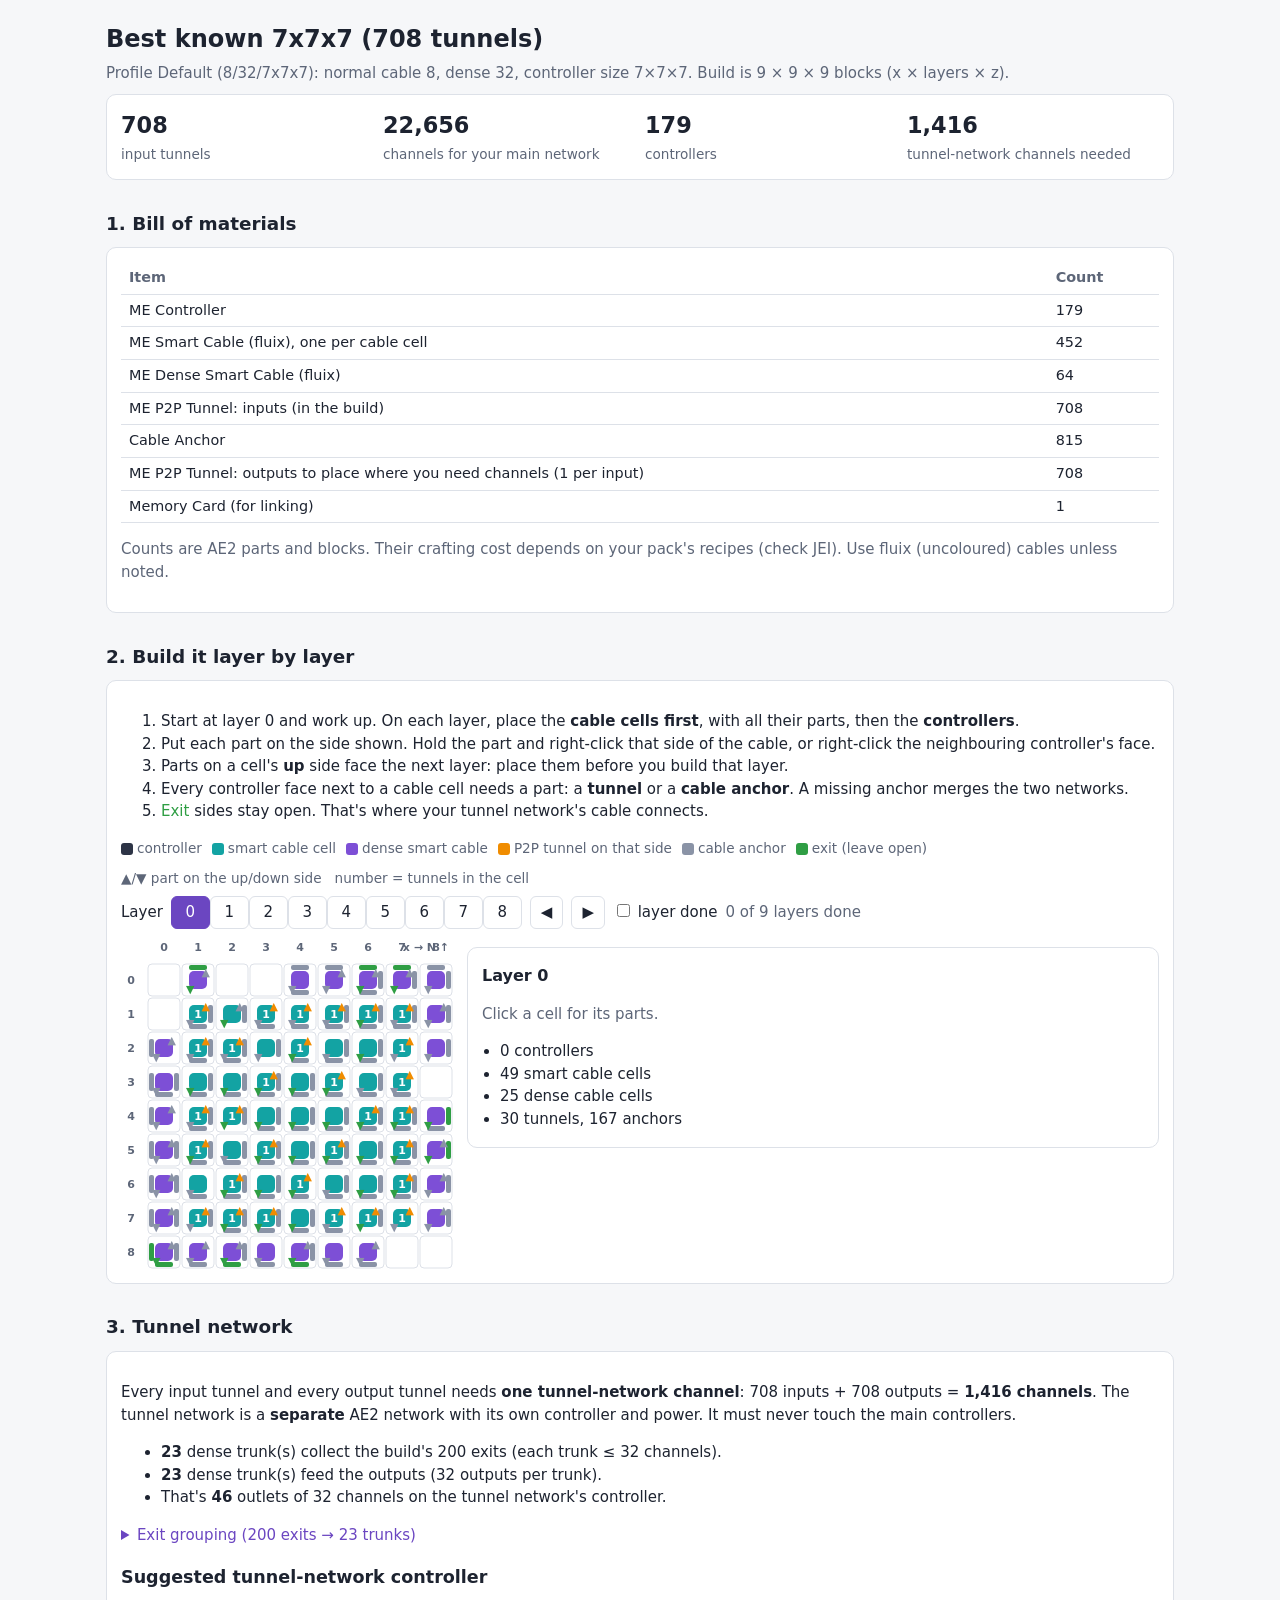
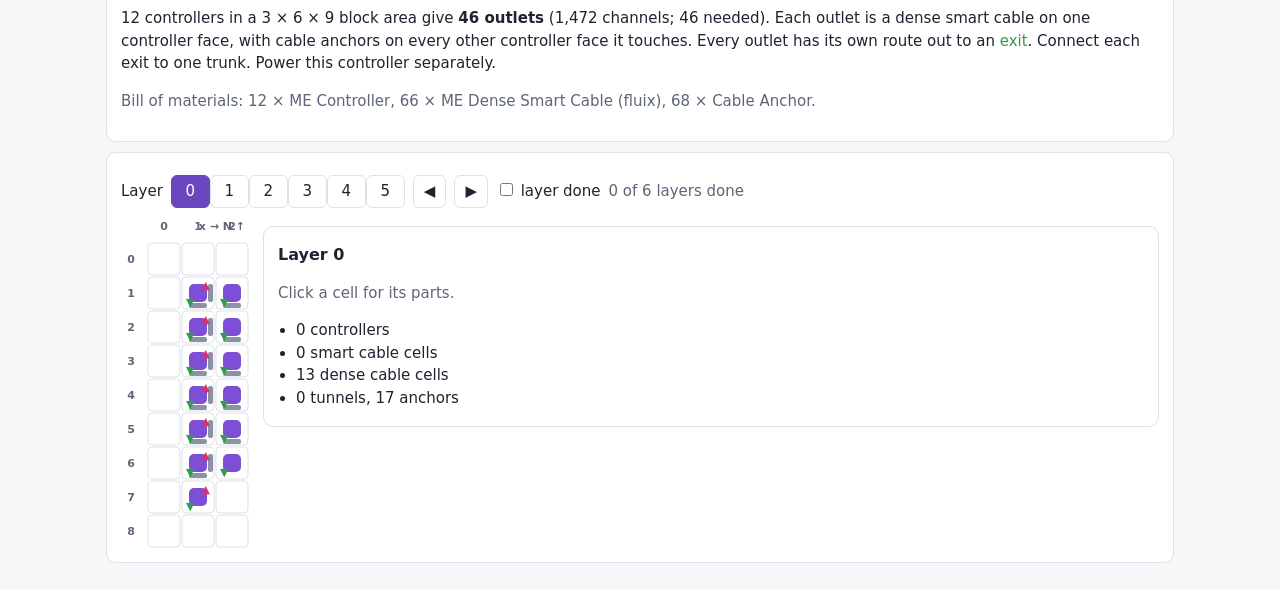
==== commit 30177771: "Guide: drop the input-linking list and world-coordinate input Tester feedback: players link tunnels " ====
--- a/examples/best_7x7x7.html
+++ b/examples/best_7x7x7.html
@@ -43,13 +43,6 @@
 <div class="panel stats" id="stats"></div>
 <div id="notes"></div>
 
-<div class="panel">
-<b>Where is your build?</b> <span class="muted">Enter the world position of the build's lowest north-west corner
-(the cell at x=0, layer 0, z=0 in this guide). Every cell then shows its world coordinates.</span>
-<div class="toolbar">X <input class="coord" id="ox" type="number" value="0"> Y <input class="coord" id="oy" type="number" value="64">
-Z <input class="coord" id="oz" type="number" value="0"></div>
-</div>
-
 <h2>1. Bill of materials</h2>
 <div class="panel"><table id="bom"></table>
 <p class="muted">Counts are AE2 parts and blocks. Their crafting cost depends on your pack's recipes (check JEI).
@@ -76,38 +69,25 @@
 <div id="viewer-main"></div>
 </div>
 
-<h2>3. Link the input tunnels</h2>
-<div class="panel">
-<p>Each input carries one controller face's channels (<b id="facech"></b>) to its output.
-Shift-right-click an input with a <b>Memory Card</b> to store its frequency, then right-click the output tunnel
-(where you want the channels) to link it. Tick each input when it's done: ticks are saved in this browser.</p>
-<div class="toolbar"><label>Layer <select id="inlayer"><option value="">all</option></select></label>
-<span id="inprogress" class="muted"></span></div>
-<div class="gridwrap"><table id="inputs"></table></div>
-</div>
-
-<h2>4. Tunnel network</h2>
+<h2>3. Tunnel network</h2>
 <div class="panel" id="tn"></div>
 <div id="viewer-tc"></div>
 </main>
 
 <script>
-const PLAN = {"title":"Best known 7x7x7 (708 tunnels)","profile":{"name":"Default (8/32/7x7x7)","normal":8,"dense":32,"size":[7,7,7]},"origin":[-1,-1,-1],"size":[9,9,9],"cells":[{"pos":[0,0,2],"kind":"cable","cable":"dense","color":"transparent","sides":{"down":{"part":"anchor"},"up":{"part":"anchor"},"west":{"part":"anchor"}}},{"pos":[0,0,3],"kind":"cable","cable":"dense","color":"transparent","sides":{"down":{"part":"anchor"},"south":{"part":"anchor"},"west":{"part":"anchor"},"east":{"part":"anchor"}}},{"pos":[0,0,4],"kind":"cable","cable":"dense","color":"transparent","sides":{"down":{"part":"anchor"},"up":{"part":"anchor"},"west":{"part":"anchor"}}},{"pos":[0,0,5],"kind":"cable","cable":"dense","color":"transparent","sides":{"down":{"part":"anchor"},"up":{"part":"anchor"},"west":{"part":"anchor"},"east":{"part":"anchor"}}},{"pos":[0,0,6],"kind":"cable","cable":"dense","color":"transparent","sides":{"down":{"part":"anchor"},"up":{"part":"anchor"},"west":{"part":"anchor"},"east":{"part":"anchor"}}},{"pos":[0,0,7],"kind":"cable","cable":"dense","color":"transparent","sides":{"down":{"part":"anchor"},"up":{"part":"anchor"},"west":{"part":"anchor"},"east":{"part":"anchor"}}},{"pos":[0,0,8],"kind":"cable","cable":"dense","color":"transparent","sides":{"down":{"part":"exit"},"up":{"part":"anchor"},"south":{"part":"exit"},"west":{"part":"exit"},"east":{"part":"anchor"}}},{"pos":[0,1,1],"kind":"cable","cable":"normal","color":"transparent","sides":{"up":{"part":"anchor"},"south":{"part":"anchor"},"west":{"part":"exit"},"east":{"part":"tunnel","freq":1}}},{"pos":[0,1,2],"kind":"cable","cable":"normal","color":"transparent","sides":{"up":{"part":"anchor"},"west":{"part":"exit"},"east":{"part":"tunnel","freq":2}}},{"pos":[0,1,3],"kind":"cable","cable":"normal","color":"transparent","sides":{"up":{"part":"anchor"},"south":{"part":"anchor"},"west":{"part":"anchor"},"east":{"part":"anchor"}}},{"pos":[0,1,4],"kind":"cable","cable":"normal","color":"transparent","sides":{"up":{"part":"anchor"},"south":{"part":"anchor"},"west":{"part":"exit"},"east":{"part":"tunnel","freq":3}}},{"pos":[0,1,5],"kind":"cable","cable":"normal","color":"transparent","sides":{"up":{"part":"anchor"},"south":{"part":"anchor"},"west":{"part":"exit"},"east":{"part":"tunnel","freq":4}}},{"pos":[0,1,6],"kind":"cable","cable":"normal","color":"transparent","sides":{"west":{"part":"anchor"},"east":{"part":"anchor"}}},{"pos":[0,1,7],"kind":"cable","cable":"normal","color":"transparent","sides":{"up":{"part":"anchor"},"south":{"part":"anchor"},"west":{"part":"exit"},"east":{"part":"tunnel","freq":5}}},{"pos":[0,1,8],"kind":"cable","cable":"dense","color":"transparent","sides":{"up":{"part":"anchor"},"south":{"part":"exit"},"west":{"part":"exit"}}},{"pos":[0,2,0],"kind":"cable","cable":"dense","color":"transparent","sides":{"north":{"part":"exit"},"south":{"part":"anchor"},"west":{"part":"exit"}}},{"pos":[0,2,1],"kind":"cable","cable":"normal","color":"transparent","sides":{"south":{"part":"anchor"},"west":{"part":"anchor"},"east":{"part":"tunnel","freq":6}}},{"pos":[0,2,2],"kind":"cable","cable":"normal","color":"transparent","sides":{"up":{"part":"anchor"},"south":{"part":"anchor"},"west":{"part":"exit"}}},{"pos":[0,2,3],"kind":"cable","cable":"normal","color":"transparent","sides":{"up":{"part":"anchor"},"south":{"part":"anchor"},"west":{"part":"exit"},"east":{"part":"tunnel","freq":7}}},{"pos":[0,2,4],"kind":"cable","cable":"normal","color":"transparent","sides":{"up":{"part":"anchor"},"west":{"part":"exit"},"east":{"part":"tunnel","freq":8}}},{"pos":[0,2,5],"kind":"cable","cable":"normal","color":"transparent","sides":{"up":{"part":"anchor"},"south":{"part":"anchor"},"west":{"part":"anchor"}}},{"pos":[0,2,6],"kind":"cable","cable":"normal","color":"transparent","sides":{"south":{"part":"anchor"},"west":{"part":"anchor"},"east":{"part":"tunnel","freq":9}}},{"pos":[0,2,7],"kind":"cable","cable":"normal","color":"transparent","sides":{"south":{"part":"anchor"},"west":{"part":"exit"},"east":{"part":"tunnel","freq":10}}},{"pos":[0,2,8],"kind":"cable","cable":"dense","color":"transparent","sides":{"south":{"part":"exit"},"west":{"part":"exit"}}},{"pos":[0,3,1],"kind":"cable","cable":"normal","color":"transparent","sides":{"south":{"part":"anchor"},"west":{"part":"anchor"},"east":{"part":"tunnel","freq":11}}},{"pos":[0,3,2],"kind":"cable","cable":"normal","color":"transparent","sides":{"up":{"part":"anchor"},"south":{"part":"anchor"},"west":{"part":"exit"},"east":{"part":"tunnel","freq":12}}},{"pos":[0,3,3],"kind":"cable","cable":"normal","color":"transparent","sides":{"up":{"part":"anchor"},"south":{"part":"anchor"},"west":{"part":"exit"}}},{"pos":[0,3,4],"kind":"cable","cable":"normal","color":"transparent","sides":{"up":{"part":"anchor"},"south":{"part":"anchor"},"west":{"part":"exit"},"east":{"part":"tunnel","freq":13}}},{"pos":[0,3,5],"kind":"cable","cable":"normal","color":"transparent","sides":{"up":{"part":"anchor"},"south":{"part":"anchor"},"west":{"part":"exit"}}},{"pos":[0,3,6],"kind":"cable","cable":"normal","color":"transparent","sides":{"up":{"part":"anchor"},"west":{"part":"anchor"},"east":{"part":"tunnel","freq":14}}},{"pos":[0,4,1],"kind":"cable","cable":"normal","color":"transparent","sides":{"south":{"part":"anchor"},"west":{"part":"anchor"},"east":{"part":"tunnel","freq":15}}},{"pos":[0,4,2],"kind":"cable","cable":"normal","color":"transparent","sides":{"up":{"part":"anchor"},"south":{"part":"anchor"},"west":{"part":"exit"}}},{"pos":[0,4,3],"kind":"cable","cable":"normal","color":"transparent","sides":{"up":{"part":"anchor"},"west":{"part":"anchor"},"east":{"part":"tunnel","freq":16}}},{"pos":[0,4,4],"kind":"cable","cable":"normal","color":"transparent","sides":{"up":{"part":"anchor"},"south":{"part":"anchor"},"west":{"part":"exit"}}},{"pos":[0,4,5],"kind":"cable","cable":"normal","color":"transparent","sides":{"up":{"part":"anchor"},"south":{"part":"anchor"},"west":{"part":"exit"},"east":{"part":"tunnel","freq":17}}},{"pos":[0,4,6],"kind":"cable","cable":"normal","color":"transparent","sides":{"up":{"part":"anchor"},"south":{"part":"anchor"},"west":{"part":"exit"}}},{"pos":[0,4,7],"kind":"cable","cable":"normal","color":"transparent","sides":{"south":{"part":"anchor"},"west":{"part":"exit"},"east":{"part":"tunnel","freq":18}}},{"pos":[0,4,8],"kind":"cable","cable":"dense","color":"transparent","sides":{"south":{"part":"anchor"},"west":{"part":"anchor"}}},{"pos":[0,5,1],"kind":"cable","cable":"normal","color":"transparent","sides":{"up":{"part":"anchor"},"south":{"part":"anchor"},"west":{"part":"exit"},"east":{"part":"anchor"}}},{"pos":[0,5,2],"kind":"cable","cable":"normal","color":"transparent","sides":{"south":{"part":"anchor"},"west":{"part":"exit"},"east":{"part":"tunnel","freq":19}}},{"pos":[0,5,3],"kind":"cable","cable":"normal","color":"transparent","sides":{"up":{"part":"anchor"},"south":{"part":"anchor"},"west":{"part":"exit"}}},{"pos":[0,5,4],"kind":"cable","cable":"normal","color":"transparent","sides":{"up":{"part":"anchor"},"south":{"part":"anchor"},"west":{"part":"exit"}}},{"pos":[0,5,5],"kind":"cable","cable":"normal","color":"transparent","sides":{"up":{"part":"anchor"},"south":{"part":"anchor"},"west":{"part":"exit"}}},{"pos":[0,5,6],"kind":"cable","cable":"normal","color":"transparent","sides":{"up":{"part":"anchor"},"west":{"part":"exit"},"east":{"part":"tunnel","freq":20}}},{"pos":[0,5,8],"kind":"cable","cable":"dense","color":"transparent","sides":{"up":{"part":"anchor"},"south":{"part":"exit"},"west":{"part":"exit"},"east":{"part":"anchor"}}},{"pos":[0,6,0],"kind":"cable","cable":"dense","color":"transparent","sides":{"north":{"part":"exit"},"west":{"part":"exit"},"east":{"part":"anchor"}}},{"pos":[0,6,1],"kind":"cable","cable":"normal","color":"transparent","sides":{"up":{"part":"anchor"},"south":{"part":"anchor"},"west":{"part":"anchor"},"east":{"part":"tunnel","freq":21}}},{"pos":[0,6,2],"kind":"cable","cable":"normal","color":"transparent","sides":{"up":{"part":"anchor"},"west":{"part":"anchor"}}},{"pos":[0,6,3],"kind":"cable","cable":"normal","color":"transparent","sides":{"up":{"part":"anchor"},"south":{"part":"anchor"},"west":{"part":"anchor"},"east":{"part":"tunnel","freq":22}}},{"pos":[0,6,4],"kind":"cable","cable":"normal","color":"transparent","sides":{"up":{"part":"anchor"},"south":{"part":"anchor"},"west":{"part":"exit"}}},{"pos":[0,6,5],"kind":"cable","cable":"normal","color":"transparent","sides":{"south":{"part":"anchor"},"west":{"part":"anchor"},"east":{"part":"tunnel","freq":23}}},{"pos":[0,6,6],"kind":"cable","cable":"normal","color":"transparent","sides":{"up":{"part":"anchor"},"south":{"part":"anchor"},"west":{"part":"exit"}}},{"pos":[0,6,7],"kind":"cable","cable":"normal","color":"transparent","sides":{"up":{"part":"anchor"},"west":{"part":"anchor"},"east":{"part":"tunnel","freq":24}}},{"pos":[0,6,8],"kind":"cable","cable":"dense","color":"transparent","sides":{"up":{"part":"anchor"},"south":{"part":"exit"},"west":{"part":"exit"},"east":{"part":"anchor"}}},{"pos":[0,7,1],"kind":"cable","cable":"normal","color":"transparent","sides":{"south":{"part":"anchor"},"west":{"part":"anchor"},"east":{"part":"tunnel","freq":25}}},{"pos":[0,7,2],"kind":"cable","cable":"normal","color":"transparent","sides":{"south":{"part":"anchor"},"west":{"part":"exit"},"east":{"part":"tunnel","freq":26}}},{"pos":[0,7,3],"kind":"cable","cable":"normal","color":"transparent","sides":{"south":{"part":"anchor"},"west":{"part":"anchor"},"east":{"part":"tunnel","freq":27}}},{"pos":[0,7,4],"kind":"cable","cable":"normal","color":"transparent","sides":{"south":{"part":"anchor"},"west":{"part":"exit"},"east":{"part":"tunnel","freq":28}}},{"pos":[0,7,5],"kind":"cable","cable":"normal","color":"transparent","sides":{"south":{"part":"anchor"},"west":{"part":"anchor"},"east":{"part":"anchor"}}},{"pos":[0,7,6],"kind":"cable","cable":"normal","color":"transparent","sides":{"up":{"part":"anchor"},"south":{"part":"anchor"},"west":{"part":"exit"},"east":{"part":"tunnel","freq":29}}},{"pos":[0,7,7],"kind":"cable","cable":"normal","color":"transparent","sides":{"south":{"part":"anchor"},"west":{"part":"anchor"}}},{"pos":[0,7,8],"kind":"cable","cable":"dense","color":"transparent","sides":{"south":{"part":"exit"},"west":{"part":"exit"}}},{"pos":[0,8,0],"kind":"cable","cable":"dense","color":"transparent","sides":{"up":{"part":"anchor"},"north":{"part":"anchor"},"west":{"part":"anchor"}}},{"pos":[0,8,1],"kind":"cable","cable":"dense","color":"transparent","sides":{"up":{"part":"anchor"},"south":{"part":"anchor"},"west":{"part":"anchor"},"east":{"part":"anchor"}}},{"pos":[0,8,2],"kind":"cable","cable":"dense","color":"transparent","sides":{"up":{"part":"anchor"},"west":{"part":"anchor"},"east":{"part":"anchor"}}},{"pos":[0,8,3],"kind":"cable","cable":"dense","color":"transparent","sides":{"up":{"part":"anchor"},"west":{"part":"anchor"},"east":{"part":"anchor"}}},{"pos":[0,8,5],"kind":"cable","cable":"dense","color":"transparent","sides":{"up":{"part":"anchor"},"west":{"part":"anchor"},"east":{"part":"anchor"}}},{"pos":[0,8,6],"kind":"cable","cable":"dense","color":"transparent","sides":{"up":{"part":"exit"},"south":{"part":"anchor"},"west":{"part":"exit"},"east":{"part":"anchor"}}},{"pos":[0,8,7],"kind":"cable","cable":"dense","color":"transparent","sides":{"up":{"part":"exit"},"west":{"part":"exit"},"east":{"part":"anchor"}}},{"pos":[1,0,0],"kind":"cable","cable":"dense","color":"transparent","sides":{"down":{"part":"exit"},"up":{"part":"anchor"},"north":{"part":"exit"}}},{"pos":[1,0,1],"kind":"cable","cable":"normal","color":"transparent","sides":{"down":{"part":"anchor"},"up":{"part":"tunnel","freq":30},"south":{"part":"anchor"},"east":{"part":"anchor"}}},{"pos":[1,0,2],"kind":"cable","cable":"normal","color":"transparent","sides":{"down":{"part":"anchor"},"up":{"part":"tunnel","freq":31},"south":{"part":"anchor"},"east":{"part":"anchor"}}},{"pos":[1,0,3],"kind":"cable","cable":"normal","color":"transparent","sides":{"down":{"part":"exit"},"south":{"part":"anchor"},"east":{"part":"anchor"}}},{"pos":[1,0,4],"kind":"cable","cable":"normal","color":"transparent","sides":{"down":{"part":"anchor"},"up":{"part":"tunnel","freq":32},"south":{"part":"anchor"},"east":{"part":"anchor"}}},{"pos":[1,0,5],"kind":"cable","cable":"normal","color":"transparent","sides":{"down":{"part":"exit"},"up":{"part":"tunnel","freq":33},"south":{"part":"anchor"},"east":{"part":"anchor"}}},{"pos":[1,0,6],"kind":"cable","cable":"normal","color":"transparent","sides":{"down":{"part":"anchor"},"south":{"part":"anchor"}}},{"pos":[1,0,7],"kind":"cable","cable":"normal","color":"transparent","sides":{"down":{"part":"anchor"},"up":{"part":"tunnel","freq":34},"east":{"part":"anchor"}}},{"pos":[1,0,8],"kind":"cable","cable":"dense","color":"transparent","sides":{"down":{"part":"anchor"},"up":{"part":"anchor"},"south":{"part":"anchor"}}},{"pos":[1,1,0],"kind":"cable","cable":"normal","color":"transparent","sides":{"up":{"part":"anchor"},"north":{"part":"exit"},"south":{"part":"tunnel","freq":35},"east":{"part":"anchor"}}},{"pos":[1,1,1],"kind":"controller"},{"pos":[1,1,2],"kind":"controller"},{"pos":[1,1,3],"kind":"cable","cable":"normal","color":"transparent","sides":{"up":{"part":"tunnel","freq":36},"north":{"part":"tunnel","freq":37},"south":{"part":"tunnel","freq":38},"east":{"part":"anchor"}}},{"pos":[1,1,4],"kind":"controller"},{"pos":[1,1,5],"kind":"controller"},{"pos":[1,1,6],"kind":"cable","cable":"normal","color":"transparent","sides":{"up":{"part":"tunnel","freq":39},"north":{"part":"tunnel","freq":40},"south":{"part":"tunnel","freq":41},"east":{"part":"tunnel","freq":42}}},{"pos":[1,1,7],"kind":"controller"},{"pos":[1,1,8],"kind":"cable","cable":"normal","color":"transparent","sides":{"up":{"part":"anchor"},"north":{"part":"tunnel","freq":43},"south":{"part":"anchor"},"east":{"part":"anchor"}}},{"pos":[1,2,0],"kind":"cable","cable":"normal","color":"transparent","sides":{"up":{"part":"anchor"},"north":{"part":"anchor"},"south":{"part":"tunnel","freq":44}}},{"pos":[1,2,1],"kind":"controller"},{"pos":[1,2,2],"kind":"cable","cable":"normal","color":"transparent","sides":{"down":{"part":"tunnel","freq":45},"up":{"part":"tunnel","freq":46},"north":{"part":"tunnel","freq":47},"south":{"part":"tunnel","freq":48}}},{"pos":[1,2,3],"kind":"controller"},{"pos":[1,2,4],"kind":"controller"},{"pos":[1,2,5],"kind":"cable","cable":"normal","color":"transparent","sides":{"down":{"part":"tunnel","freq":49},"up":{"part":"anchor"},"north":{"part":"tunnel","freq":50},"south":{"part":"tunnel","freq":51},"east":{"part":"tunnel","freq":52}}},{"pos":[1,2,6],"kind":"controller"},{"pos":[1,2,7],"kind":"controller"},{"pos":[1,2,8],"kind":"cable","cable":"normal","color":"transparent","sides":{"up":{"part":"anchor"},"north":{"part":"tunnel","freq":53},"south":{"part":"anchor"},"east":{"part":"anchor"}}},{"pos":[1,3,0],"kind":"cable","cable":"normal","color":"transparent","sides":{"up":{"part":"anchor"},"north":{"part":"exit"},"south":{"part":"tunnel","freq":54},"east":{"part":"anchor"}}},{"pos":[1,3,1],"kind":"controller"},{"pos":[1,3,2],"kind":"controller"},{"pos":[1,3,3],"kind":"cable","cable":"normal","color":"transparent","sides":{"down":{"part":"tunnel","freq":55},"up":{"part":"tunnel","freq":56},"north":{"part":"tunnel","freq":57},"south":{"part":"tunnel","freq":58},"east":{"part":"tunnel","freq":59}}},{"pos":[1,3,4],"kind":"controller"},{"pos":[1,3,5],"kind":"cable","cable":"normal","color":"transparent","sides":{"up":{"part":"tunnel","freq":60},"north":{"part":"tunnel","freq":61},"south":{"part":"tunnel","freq":62}}},{"pos":[1,3,6],"kind":"controller"},{"pos":[1,3,7],"kind":"cable","cable":"normal","color":"transparent","sides":{"down":{"part":"tunnel","freq":63},"up":{"part":"tunnel","freq":64},"north":{"part":"tunnel","freq":65},"east":{"part":"tunnel","freq":66}}},{"pos":[1,3,8],"kind":"cable","cable":"normal","color":"transparent","sides":{"up":{"part":"anchor"},"south":{"part":"exit"},"east":{"part":"anchor"}}},{"pos":[1,4,0],"kind":"cable","cable":"normal","color":"transparent","sides":{"up":{"part":"anchor"},"north":{"part":"exit"},"south":{"part":"tunnel","freq":67},"east":{"part":"anchor"}}},{"pos":[1,4,1],"kind":"controller"},{"pos":[1,4,2],"kind":"cable","cable":"normal","color":"transparent","sides":{"down":{"part":"tunnel","freq":68},"up":{"part":"tunnel","freq":69},"north":{"part":"tunnel","freq":70},"south":{"part":"tunnel","freq":71}}},{"pos":[1,4,3],"kind":"controller"},{"pos":[1,4,4],"kind":"cable","cable":"normal","color":"transparent","sides":{"down":{"part":"tunnel","freq":72},"up":{"part":"anchor"},"north":{"part":"tunnel","freq":73},"south":{"part":"tunnel","freq":74}}},{"pos":[1,4,5],"kind":"controller"},{"pos":[1,4,6],"kind":"cable","cable":"normal","color":"transparent","sides":{"down":{"part":"tunnel","freq":75},"up":{"part":"tunnel","freq":76},"north":{"part":"tunnel","freq":77},"south":{"part":"tunnel","freq":78}}},{"pos":[1,4,7],"kind":"controller"},{"pos":[1,4,8],"kind":"cable","cable":"normal","color":"transparent","sides":{"up":{"part":"anchor"},"north":{"part":"tunnel","freq":79},"south":{"part":"anchor"},"east":{"part":"anchor"}}},{"pos":[1,5,0],"kind":"cable","cable":"normal","color":"transparent","sides":{"up":{"part":"anchor"},"north":{"part":"anchor"}}},{"pos":[1,5,1],"kind":"cable","cable":"normal","color":"transparent","sides":{"down":{"part":"tunnel","freq":80},"up":{"part":"tunnel","freq":81},"south":{"part":"tunnel","freq":82},"east":{"part":"tunnel","freq":83}}},{"pos":[1,5,2],"kind":"controller"},{"pos":[1,5,3],"kind":"cable","cable":"normal","color":"transparent","sides":{"down":{"part":"tunnel","freq":84},"up":{"part":"tunnel","freq":85},"north":{"part":"tunnel","freq":86},"south":{"part":"anchor"}}},{"pos":[1,5,4],"kind":"cable","cable":"normal","color":"transparent","sides":{"up":{"part":"anchor"},"south":{"part":"anchor"}}},{"pos":[1,5,5],"kind":"cable","cable":"normal","color":"transparent","sides":{"down":{"part":"tunnel","freq":87},"up":{"part":"tunnel","freq":88},"south":{"part":"tunnel","freq":89},"east":{"part":"anchor"}}},{"pos":[1,5,6],"kind":"controller"},{"pos":[1,5,7],"kind":"cable","cable":"normal","color":"transparent","sides":{"down":{"part":"tunnel","freq":90},"up":{"part":"tunnel","freq":91},"north":{"part":"tunnel","freq":92}}},{"pos":[1,5,8],"kind":"cable","cable":"normal","color":"transparent","sides":{"up":{"part":"anchor"},"south":{"part":"exit"}}},{"pos":[1,6,0],"kind":"cable","cable":"normal","color":"transparent","sides":{"up":{"part":"anchor"},"north":{"part":"anchor"},"south":{"part":"tunnel","freq":93}}},{"pos":[1,6,1],"kind":"controller"},{"pos":[1,6,2],"kind":"cable","cable":"normal","color":"transparent","sides":{"down":{"part":"tunnel","freq":94},"up":{"part":"tunnel","freq":95},"north":{"part":"tunnel","freq":96},"south":{"part":"tunnel","freq":97},"east":{"part":"tunnel","freq":98}}},{"pos":[1,6,3],"kind":"controller"},{"pos":[1,6,4],"kind":"cable","cable":"normal","color":"transparent","sides":{"up":{"part":"tunnel","freq":99},"north":{"part":"tunnel","freq":100},"south":{"part":"tunnel","freq":101}}},{"pos":[1,6,5],"kind":"controller"},{"pos":[1,6,6],"kind":"cable","cable":"normal","color":"transparent","sides":{"down":{"part":"tunnel","freq":102},"up":{"part":"tunnel","freq":103},"north":{"part":"tunnel","freq":104},"south":{"part":"tunnel","freq":105}}},{"pos":[1,6,7],"kind":"controller"},{"pos":[1,6,8],"kind":"cable","cable":"normal","color":"transparent","sides":{"north":{"part":"tunnel","freq":106},"south":{"part":"anchor"},"east":{"part":"anchor"}}},{"pos":[1,7,0],"kind":"cable","cable":"normal","color":"transparent","sides":{"up":{"part":"anchor"},"north":{"part":"exit"},"south":{"part":"tunnel","freq":107},"east":{"part":"anchor"}}},{"pos":[1,7,1],"kind":"controller"},{"pos":[1,7,2],"kind":"controller"},{"pos":[1,7,3],"kind":"controller"},{"pos":[1,7,4],"kind":"controller"},{"pos":[1,7,5],"kind":"cable","cable":"normal","color":"transparent","sides":{"down":{"part":"tunnel","freq":108},"north":{"part":"tunnel","freq":109},"south":{"part":"tunnel","freq":110},"east":{"part":"tunnel","freq":111}}},{"pos":[1,7,6],"kind":"controller"},{"pos":[1,7,7],"kind":"cable","cable":"normal","color":"transparent","sides":{"down":{"part":"tunnel","freq":112},"up":{"part":"anchor"},"north":{"part":"tunnel","freq":113},"south":{"part":"anchor"},"east":{"part":"tunnel","freq":114}}},{"pos":[1,7,8],"kind":"cable","cable":"normal","color":"transparent","sides":{"south":{"part":"anchor"},"east":{"part":"anchor"}}},{"pos":[1,8,0],"kind":"cable","cable":"dense","color":"transparent","sides":{"up":{"part":"anchor"},"north":{"part":"anchor"},"south":{"part":"anchor"}}},{"pos":[1,8,1],"kind":"cable","cable":"normal","color":"transparent","sides":{"down":{"part":"tunnel","freq":115},"up":{"part":"exit"},"south":{"part":"anchor"},"east":{"part":"anchor"}}},{"pos":[1,8,2],"kind":"cable","cable":"normal","color":"transparent","sides":{"down":{"part":"tunnel","freq":116},"up":{"part":"exit"},"south":{"part":"anchor"},"east":{"part":"anchor"}}},{"pos":[1,8,3],"kind":"cable","cable":"normal","color":"transparent","sides":{"down":{"part":"tunnel","freq":117},"up":{"part":"exit"},"south":{"part":"anchor"},"east":{"part":"anchor"}}},{"pos":[1,8,4],"kind":"cable","cable":"normal","color":"transparent","sides":{"down":{"part":"tunnel","freq":118},"up":{"part":"anchor"},"south":{"part":"anchor"}}},{"pos":[1,8,5],"kind":"cable","cable":"normal","color":"transparent","sides":{"up":{"part":"exit"},"south":{"part":"anchor"},"east":{"part":"anchor"}}},{"pos":[1,8,6],"kind":"cable","cable":"normal","color":"transparent","sides":{"down":{"part":"tunnel","freq":119},"up":{"part":"exit"},"south":{"part":"anchor"},"east":{"part":"anchor"}}},{"pos":[1,8,7],"kind":"cable","cable":"normal","color":"transparent","sides":{"up":{"part":"exit"}}},{"pos":[2,0,1],"kind":"cable","cable":"normal","color":"transparent","sides":{"down":{"part":"exit"},"up":{"part":"anchor"},"east":{"part":"anchor"}}},{"pos":[2,0,2],"kind":"cable","cable":"normal","color":"transparent","sides":{"down":{"part":"anchor"},"up":{"part":"tunnel","freq":120},"south":{"part":"anchor"},"east":{"part":"anchor"}}},{"pos":[2,0,3],"kind":"cable","cable":"normal","color":"transparent","sides":{"down":{"part":"exit"},"south":{"part":"anchor"},"east":{"part":"anchor"}}},{"pos":[2,0,4],"kind":"cable","cable":"normal","color":"transparent","sides":{"down":{"part":"exit"},"up":{"part":"tunnel","freq":121},"east":{"part":"anchor"}}},{"pos":[2,0,5],"kind":"cable","cable":"normal","color":"transparent","sides":{"down":{"part":"anchor"},"south":{"part":"anchor"},"east":{"part":"anchor"}}},{"pos":[2,0,6],"kind":"cable","cable":"normal","color":"transparent","sides":{"down":{"part":"exit"},"up":{"part":"tunnel","freq":122},"south":{"part":"anchor"},"east":{"part":"anchor"}}},{"pos":[2,0,7],"kind":"cable","cable":"normal","color":"transparent","sides":{"down":{"part":"exit"},"up":{"part":"tunnel","freq":123},"south":{"part":"anchor"},"east":{"part":"anchor"}}},{"pos":[2,0,8],"kind":"cable","cable":"dense","color":"transparent","sides":{"down":{"part":"exit"},"up":{"part":"anchor"},"south":{"part":"exit"},"east":{"part":"anchor"}}},{"pos":[2,1,0],"kind":"cable","cable":"normal","color":"transparent","sides":{"up":{"part":"anchor"},"north":{"part":"exit"},"east":{"part":"anchor"}}},{"pos":[2,1,1],"kind":"cable","cable":"normal","color":"transparent","sides":{"up":{"part":"tunnel","freq":124},"south":{"part":"tunnel","freq":125},"west":{"part":"tunnel","freq":126},"east":{"part":"tunnel","freq":127}}},{"pos":[2,1,2],"kind":"controller"},{"pos":[2,1,3],"kind":"cable","cable":"normal","color":"transparent","sides":{"north":{"part":"tunnel","freq":128},"south":{"part":"tunnel","freq":129},"east":{"part":"tunnel","freq":130}}},{"pos":[2,1,4],"kind":"controller"},{"pos":[2,1,5],"kind":"cable","cable":"normal","color":"transparent","sides":{"up":{"part":"tunnel","freq":131},"north":{"part":"tunnel","freq":132},"south":{"part":"tunnel","freq":133},"west":{"part":"tunnel","freq":134},"east":{"part":"tunnel","freq":135}}},{"pos":[2,1,6],"kind":"controller"},{"pos":[2,1,7],"kind":"controller"},{"pos":[2,1,8],"kind":"cable","cable":"normal","color":"transparent","sides":{"up":{"part":"anchor"},"north":{"part":"tunnel","freq":136},"south":{"part":"exit"},"east":{"part":"anchor"}}},{"pos":[2,2,0],"kind":"cable","cable":"normal","color":"transparent","sides":{"up":{"part":"anchor"},"north":{"part":"anchor"},"south":{"part":"tunnel","freq":137}}},{"pos":[2,2,1],"kind":"controller"},{"pos":[2,2,2],"kind":"cable","cable":"normal","color":"transparent","sides":{"down":{"part":"tunnel","freq":138},"up":{"part":"tunnel","freq":139},"north":{"part":"tunnel","freq":140},"south":{"part":"anchor"},"east":{"part":"tunnel","freq":141}}},{"pos":[2,2,3],"kind":"cable","cable":"normal","color":"transparent","sides":{"up":{"part":"tunnel","freq":142},"west":{"part":"anchor"},"east":{"part":"tunnel","freq":143}}},{"pos":[2,2,4],"kind":"cable","cable":"normal","color":"transparent","sides":{"down":{"part":"tunnel","freq":144},"up":{"part":"tunnel","freq":145},"south":{"part":"tunnel","freq":146},"west":{"part":"anchor"},"east":{"part":"anchor"}}},{"pos":[2,2,5],"kind":"controller"},{"pos":[2,2,6],"kind":"cable","cable":"normal","color":"transparent","sides":{"down":{"part":"tunnel","freq":147},"up":{"part":"tunnel","freq":148},"north":{"part":"tunnel","freq":149},"west":{"part":"tunnel","freq":150},"east":{"part":"anchor"}}},{"pos":[2,2,7],"kind":"cable","cable":"normal","color":"transparent","sides":{"down":{"part":"tunnel","freq":151},"up":{"part":"tunnel","freq":152},"west":{"part":"tunnel","freq":153},"east":{"part":"tunnel","freq":154}}},{"pos":[2,2,8],"kind":"cable","cable":"normal","color":"transparent","sides":{"up":{"part":"anchor"},"south":{"part":"exit"},"east":{"part":"anchor"}}},{"pos":[2,3,0],"kind":"cable","cable":"normal","color":"transparent","sides":{"up":{"part":"anchor"},"north":{"part":"exit"},"east":{"part":"anchor"}}},{"pos":[2,3,1],"kind":"cable","cable":"normal","color":"transparent","sides":{"down":{"part":"tunnel","freq":155},"up":{"part":"tunnel","freq":156},"south":{"part":"tunnel","freq":157},"west":{"part":"tunnel","freq":158},"east":{"part":"anchor"}}},{"pos":[2,3,2],"kind":"controller"},{"pos":[2,3,3],"kind":"controller"},{"pos":[2,3,4],"kind":"controller"},{"pos":[2,3,5],"kind":"cable","cable":"normal","color":"transparent","sides":{"down":{"part":"tunnel","freq":159},"up":{"part":"tunnel","freq":160},"north":{"part":"tunnel","freq":161},"south":{"part":"tunnel","freq":162},"east":{"part":"tunnel","freq":163}}},{"pos":[2,3,6],"kind":"controller"},{"pos":[2,3,7],"kind":"controller"},{"pos":[2,3,8],"kind":"cable","cable":"normal","color":"transparent","sides":{"up":{"part":"anchor"},"north":{"part":"tunnel","freq":164},"south":{"part":"exit"},"east":{"part":"anchor"}}},{"pos":[2,4,0],"kind":"cable","cable":"normal","color":"transparent","sides":{"up":{"part":"anchor"},"north":{"part":"exit"},"south":{"part":"tunnel","freq":165},"east":{"part":"anchor"}}},{"pos":[2,4,1],"kind":"controller"},{"pos":[2,4,2],"kind":"cable","cable":"normal","color":"transparent","sides":{"down":{"part":"tunnel","freq":166},"up":{"part":"tunnel","freq":167},"north":{"part":"tunnel","freq":168},"south":{"part":"tunnel","freq":169},"east":{"part":"anchor"}}},{"pos":[2,4,3],"kind":"controller"},{"pos":[2,4,4],"kind":"cable","cable":"normal","color":"transparent","sides":{"down":{"part":"tunnel","freq":170},"up":{"part":"anchor"},"north":{"part":"tunnel","freq":171},"south":{"part":"tunnel","freq":172},"east":{"part":"tunnel","freq":173}}},{"pos":[2,4,5],"kind":"controller"},{"pos":[2,4,6],"kind":"cable","cable":"normal","color":"transparent","sides":{"down":{"part":"tunnel","freq":174},"up":{"part":"tunnel","freq":175},"north":{"part":"tunnel","freq":176},"south":{"part":"tunnel","freq":177},"east":{"part":"anchor"}}},{"pos":[2,4,7],"kind":"controller"},{"pos":[2,4,8],"kind":"cable","cable":"normal","color":"transparent","sides":{"north":{"part":"tunnel","freq":178},"south":{"part":"exit"},"east":{"part":"anchor"}}},{"pos":[2,5,0],"kind":"cable","cable":"normal","color":"transparent","sides":{"up":{"part":"anchor"},"north":{"part":"exit"},"south":{"part":"tunnel","freq":179},"east":{"part":"anchor"}}},{"pos":[2,5,1],"kind":"controller"},{"pos":[2,5,2],"kind":"controller"},{"pos":[2,5,3],"kind":"cable","cable":"normal","color":"transparent","sides":{"down":{"part":"tunnel","freq":180},"up":{"part":"anchor"},"north":{"part":"tunnel","freq":181},"south":{"part":"anchor"}}},{"pos":[2,5,4],"kind":"cable","cable":"normal","color":"transparent","sides":{"up":{"part":"anchor"},"east":{"part":"tunnel","freq":182}}},{"pos":[2,5,5],"kind":"cable","cable":"normal","color":"transparent","sides":{"down":{"part":"tunnel","freq":183},"up":{"part":"tunnel","freq":184},"south":{"part":"tunnel","freq":185}}},{"pos":[2,5,6],"kind":"controller"},{"pos":[2,5,7],"kind":"cable","cable":"normal","color":"transparent","sides":{"down":{"part":"tunnel","freq":186},"up":{"part":"tunnel","freq":187},"north":{"part":"tunnel","freq":188},"east":{"part":"tunnel","freq":189}}},{"pos":[2,6,0],"kind":"cable","cable":"normal","color":"transparent","sides":{"up":{"part":"anchor"},"north":{"part":"exit"},"east":{"part":"anchor"}}},{"pos":[2,6,1],"kind":"cable","cable":"normal","color":"transparent","sides":{"down":{"part":"tunnel","freq":190},"up":{"part":"tunnel","freq":191},"south":{"part":"tunnel","freq":192},"west":{"part":"tunnel","freq":193},"east":{"part":"tunnel","freq":194}}},{"pos":[2,6,2],"kind":"controller"},{"pos":[2,6,3],"kind":"cable","cable":"normal","color":"transparent","sides":{"up":{"part":"tunnel","freq":195},"north":{"part":"tunnel","freq":196},"west":{"part":"tunnel","freq":197},"east":{"part":"anchor"}}},{"pos":[2,6,4],"kind":"cable","cable":"normal","color":"transparent","sides":{"up":{"part":"anchor"},"south":{"part":"tunnel","freq":198},"east":{"part":"tunnel","freq":199}}},{"pos":[2,6,5],"kind":"controller"},{"pos":[2,6,6],"kind":"cable","cable":"normal","color":"transparent","sides":{"down":{"part":"tunnel","freq":200},"up":{"part":"tunnel","freq":201},"north":{"part":"tunnel","freq":202},"south":{"part":"tunnel","freq":203},"east":{"part":"anchor"}}},{"pos":[2,6,7],"kind":"controller"},{"pos":[2,6,8],"kind":"cable","cable":"normal","color":"transparent","sides":{"up":{"part":"anchor"},"north":{"part":"tunnel","freq":204},"south":{"part":"exit"},"east":{"part":"anchor"}}},{"pos":[2,7,0],"kind":"cable","cable":"normal","color":"transparent","sides":{"up":{"part":"anchor"},"north":{"part":"exit"},"south":{"part":"tunnel","freq":205},"east":{"part":"anchor"}}},{"pos":[2,7,1],"kind":"controller"},{"pos":[2,7,2],"kind":"cable","cable":"normal","color":"transparent","sides":{"down":{"part":"tunnel","freq":206},"north":{"part":"tunnel","freq":207},"south":{"part":"tunnel","freq":208},"west":{"part":"tunnel","freq":209},"east":{"part":"tunnel","freq":210}}},{"pos":[2,7,3],"kind":"controller"},{"pos":[2,7,4],"kind":"cable","cable":"normal","color":"transparent","sides":{"north":{"part":"tunnel","freq":211},"south":{"part":"tunnel","freq":212},"west":{"part":"tunnel","freq":213},"east":{"part":"tunnel","freq":214}}},{"pos":[2,7,5],"kind":"controller"},{"pos":[2,7,6],"kind":"controller"},{"pos":[2,7,7],"kind":"controller"},{"pos":[2,7,8],"kind":"cable","cable":"normal","color":"transparent","sides":{"north":{"part":"tunnel","freq":215},"south":{"part":"anchor"},"east":{"part":"anchor"}}},{"pos":[2,8,0],"kind":"cable","cable":"dense","color":"transparent","sides":{"up":{"part":"anchor"},"north":{"part":"anchor"},"south":{"part":"anchor"}}},{"pos":[2,8,1],"kind":"cable","cable":"normal","color":"transparent","sides":{"down":{"part":"tunnel","freq":216},"up":{"part":"exit"},"east":{"part":"anchor"}}},{"pos":[2,8,2],"kind":"cable","cable":"normal","color":"transparent","sides":{"up":{"part":"anchor"},"south":{"part":"anchor"},"east":{"part":"anchor"}}},{"pos":[2,8,3],"kind":"cable","cable":"normal","color":"transparent","sides":{"down":{"part":"tunnel","freq":217},"up":{"part":"exit"},"south":{"part":"anchor"},"east":{"part":"anchor"}}},{"pos":[2,8,4],"kind":"cable","cable":"normal","color":"transparent","sides":{"up":{"part":"anchor"},"south":{"part":"anchor"}}},{"pos":[2,8,5],"kind":"cable","cable":"normal","color":"transparent","sides":{"down":{"part":"tunnel","freq":218},"up":{"part":"exit"},"south":{"part":"anchor"},"east":{"part":"anchor"}}},{"pos":[2,8,6],"kind":"cable","cable":"normal","color":"transparent","sides":{"down":{"part":"tunnel","freq":219},"up":{"part":"exit"},"south":{"part":"anchor"},"east":{"part":"anchor"}}},{"pos":[2,8,7],"kind":"cable","cable":"normal","color":"transparent","sides":{"down":{"part":"tunnel","freq":220},"up":{"part":"anchor"},"south":{"part":"anchor"},"east":{"part":"anchor"}}},{"pos":[2,8,8],"kind":"cable","cable":"dense","color":"transparent","sides":{"up":{"part":"exit"},"south":{"part":"exit"},"east":{"part":"anchor"}}},{"pos":[3,0,1],"kind":"cable","cable":"normal","color":"transparent","sides":{"down":{"part":"anchor"},"up":{"part":"tunnel","freq":221},"south":{"part":"anchor"}}},{"pos":[3,0,2],"kind":"cable","cable":"normal","color":"transparent","sides":{"down":{"part":"anchor"},"east":{"part":"anchor"}}},{"pos":[3,0,3],"kind":"cable","cable":"normal","color":"transparent","sides":{"down":{"part":"exit"},"up":{"part":"tunnel","freq":222},"south":{"part":"anchor"},"east":{"part":"anchor"}}},{"pos":[3,0,4],"kind":"cable","cable":"normal","color":"transparent","sides":{"down":{"part":"exit"},"south":{"part":"anchor"},"east":{"part":"anchor"}}},{"pos":[3,0,5],"kind":"cable","cable":"normal","color":"transparent","sides":{"down":{"part":"exit"},"up":{"part":"tunnel","freq":223},"south":{"part":"anchor"},"east":{"part":"anchor"}}},{"pos":[3,0,6],"kind":"cable","cable":"normal","color":"transparent","sides":{"down":{"part":"exit"},"south":{"part":"anchor"},"east":{"part":"anchor"}}},{"pos":[3,0,7],"kind":"cable","cable":"normal","color":"transparent","sides":{"down":{"part":"exit"},"up":{"part":"tunnel","freq":224},"south":{"part":"anchor"},"east":{"part":"anchor"}}},{"pos":[3,0,8],"kind":"cable","cable":"dense","color":"transparent","sides":{"down":{"part":"anchor"},"south":{"part":"anchor"}}},{"pos":[3,1,0],"kind":"cable","cable":"normal","color":"transparent","sides":{"up":{"part":"anchor"},"north":{"part":"exit"},"south":{"part":"tunnel","freq":225},"east":{"part":"anchor"}}},{"pos":[3,1,1],"kind":"controller"},{"pos":[3,1,2],"kind":"cable","cable":"normal","color":"transparent","sides":{"up":{"part":"tunnel","freq":226},"north":{"part":"tunnel","freq":227},"south":{"part":"tunnel","freq":228},"west":{"part":"tunnel","freq":229},"east":{"part":"tunnel","freq":230}}},{"pos":[3,1,3],"kind":"controller"},{"pos":[3,1,4],"kind":"cable","cable":"normal","color":"transparent","sides":{"north":{"part":"tunnel","freq":231},"south":{"part":"tunnel","freq":232},"west":{"part":"tunnel","freq":233},"east":{"part":"anchor"}}},{"pos":[3,1,5],"kind":"controller"},{"pos":[3,1,6],"kind":"cable","cable":"normal","color":"transparent","sides":{"north":{"part":"tunnel","freq":234},"south":{"part":"tunnel","freq":235},"west":{"part":"tunnel","freq":236},"east":{"part":"tunnel","freq":237}}},{"pos":[3,1,7],"kind":"controller"},{"pos":[3,1,8],"kind":"cable","cable":"normal","color":"transparent","sides":{"up":{"part":"anchor"},"north":{"part":"tunnel","freq":238},"south":{"part":"anchor"},"east":{"part":"anchor"}}},{"pos":[3,2,0],"kind":"cable","cable":"normal","color":"transparent","sides":{"up":{"part":"anchor"},"north":{"part":"anchor"},"south":{"part":"tunnel","freq":239},"east":{"part":"anchor"}}},{"pos":[3,2,1],"kind":"controller"},{"pos":[3,2,2],"kind":"controller"},{"pos":[3,2,3],"kind":"controller"},{"pos":[3,2,4],"kind":"cable","cable":"normal","color":"transparent","sides":{"north":{"part":"tunnel","freq":240},"south":{"part":"tunnel","freq":241},"east":{"part":"anchor"}}},{"pos":[3,2,5],"kind":"controller"},{"pos":[3,2,6],"kind":"cable","cable":"normal","color":"transparent","sides":{"up":{"part":"tunnel","freq":242},"north":{"part":"tunnel","freq":243},"south":{"part":"tunnel","freq":244},"east":{"part":"tunnel","freq":245}}},{"pos":[3,2,7],"kind":"controller"},{"pos":[3,2,8],"kind":"cable","cable":"normal","color":"transparent","sides":{"north":{"part":"tunnel","freq":246},"south":{"part":"anchor"},"east":{"part":"anchor"}}},{"pos":[3,3,0],"kind":"cable","cable":"normal","color":"transparent","sides":{"up":{"part":"anchor"},"north":{"part":"exit"},"east":{"part":"anchor"}}},{"pos":[3,3,1],"kind":"cable","cable":"normal","color":"transparent","sides":{"down":{"part":"tunnel","freq":247},"up":{"part":"anchor"},"east":{"part":"tunnel","freq":248}}},{"pos":[3,3,2],"kind":"cable","cable":"normal","color":"transparent","sides":{"down":{"part":"tunnel","freq":249},"up":{"part":"anchor"},"west":{"part":"tunnel","freq":250},"east":{"part":"tunnel","freq":251}}},{"pos":[3,3,3],"kind":"cable","cable":"normal","color":"transparent","sides":{"down":{"part":"tunnel","freq":252},"up":{"part":"tunnel","freq":253},"south":{"part":"anchor"},"west":{"part":"tunnel","freq":254},"east":{"part":"anchor"}}},{"pos":[3,3,4],"kind":"cable","cable":"normal","color":"transparent","sides":{"up":{"part":"tunnel","freq":255},"south":{"part":"tunnel","freq":256},"west":{"part":"tunnel","freq":257},"east":{"part":"anchor"}}},{"pos":[3,3,5],"kind":"controller"},{"pos":[3,3,6],"kind":"controller"},{"pos":[3,3,7],"kind":"cable","cable":"normal","color":"transparent","sides":{"down":{"part":"tunnel","freq":258},"up":{"part":"tunnel","freq":259},"north":{"part":"tunnel","freq":260},"west":{"part":"tunnel","freq":261},"east":{"part":"tunnel","freq":262}}},{"pos":[3,3,8],"kind":"cable","cable":"normal","color":"transparent","sides":{"south":{"part":"exit"}}},{"pos":[3,4,0],"kind":"cable","cable":"normal","color":"transparent","sides":{"up":{"part":"anchor"},"north":{"part":"exit"},"south":{"part":"tunnel","freq":263},"east":{"part":"anchor"}}},{"pos":[3,4,1],"kind":"controller"},{"pos":[3,4,2],"kind":"cable","cable":"normal","color":"transparent","sides":{"north":{"part":"tunnel","freq":264},"south":{"part":"tunnel","freq":265},"east":{"part":"anchor"}}},{"pos":[3,4,3],"kind":"controller"},{"pos":[3,4,4],"kind":"controller"},{"pos":[3,4,5],"kind":"controller"},{"pos":[3,4,6],"kind":"cable","cable":"normal","color":"transparent","sides":{"down":{"part":"tunnel","freq":266},"up":{"part":"tunnel","freq":267},"north":{"part":"tunnel","freq":268},"south":{"part":"tunnel","freq":269}}},{"pos":[3,4,7],"kind":"controller"},{"pos":[3,4,8],"kind":"cable","cable":"normal","color":"transparent","sides":{"up":{"part":"anchor"},"north":{"part":"tunnel","freq":270},"south":{"part":"anchor"},"east":{"part":"anchor"}}},{"pos":[3,5,0],"kind":"cable","cable":"normal","color":"transparent","sides":{"up":{"part":"anchor"},"north":{"part":"exit"},"east":{"part":"anchor"}}},{"pos":[3,5,1],"kind":"cable","cable":"normal","color":"transparent","sides":{"down":{"part":"tunnel","freq":271},"up":{"part":"tunnel","freq":272},"west":{"part":"tunnel","freq":273},"east":{"part":"tunnel","freq":274}}},{"pos":[3,5,2],"kind":"cable","cable":"normal","color":"transparent","sides":{"up":{"part":"anchor"},"south":{"part":"anchor"},"west":{"part":"tunnel","freq":275},"east":{"part":"tunnel","freq":276}}},{"pos":[3,5,3],"kind":"cable","cable":"normal","color":"transparent","sides":{"down":{"part":"tunnel","freq":277},"up":{"part":"anchor"},"south":{"part":"tunnel","freq":278},"east":{"part":"tunnel","freq":279}}},{"pos":[3,5,4],"kind":"controller"},{"pos":[3,5,5],"kind":"cable","cable":"normal","color":"transparent","sides":{"down":{"part":"tunnel","freq":280},"up":{"part":"anchor"},"north":{"part":"tunnel","freq":281},"south":{"part":"tunnel","freq":282},"east":{"part":"tunnel","freq":283}}},{"pos":[3,5,6],"kind":"controller"},{"pos":[3,5,7],"kind":"controller"},{"pos":[3,5,8],"kind":"cable","cable":"normal","color":"transparent","sides":{"up":{"part":"anchor"},"north":{"part":"tunnel","freq":284},"south":{"part":"exit"},"east":{"part":"anchor"}}},{"pos":[3,6,0],"kind":"cable","cable":"normal","color":"transparent","sides":{"up":{"part":"anchor"},"north":{"part":"exit"},"south":{"part":"tunnel","freq":285},"east":{"part":"anchor"}}},{"pos":[3,6,1],"kind":"controller"},{"pos":[3,6,2],"kind":"cable","cable":"normal","color":"transparent","sides":{"up":{"part":"tunnel","freq":286},"north":{"part":"tunnel","freq":287},"west":{"part":"tunnel","freq":288},"east":{"part":"tunnel","freq":289}}},{"pos":[3,6,3],"kind":"cable","cable":"normal","color":"transparent","sides":{"south":{"part":"tunnel","freq":290},"east":{"part":"anchor"}}},{"pos":[3,6,4],"kind":"controller"},{"pos":[3,6,5],"kind":"cable","cable":"normal","color":"transparent","sides":{"north":{"part":"tunnel","freq":291},"south":{"part":"anchor"},"west":{"part":"tunnel","freq":292},"east":{"part":"tunnel","freq":293}}},{"pos":[3,6,6],"kind":"cable","cable":"normal","color":"transparent","sides":{"down":{"part":"tunnel","freq":294},"up":{"part":"anchor"},"east":{"part":"tunnel","freq":295}}},{"pos":[3,6,7],"kind":"cable","cable":"normal","color":"transparent","sides":{"down":{"part":"tunnel","freq":296},"up":{"part":"tunnel","freq":297},"west":{"part":"tunnel","freq":298},"east":{"part":"tunnel","freq":299}}},{"pos":[3,6,8],"kind":"cable","cable":"normal","color":"transparent","sides":{"south":{"part":"anchor"},"east":{"part":"anchor"}}},{"pos":[3,7,0],"kind":"cable","cable":"normal","color":"transparent","sides":{"up":{"part":"anchor"},"north":{"part":"exit"},"south":{"part":"tunnel","freq":300},"east":{"part":"anchor"}}},{"pos":[3,7,1],"kind":"controller"},{"pos":[3,7,2],"kind":"controller"},{"pos":[3,7,3],"kind":"cable","cable":"normal","color":"transparent","sides":{"north":{"part":"tunnel","freq":301},"south":{"part":"tunnel","freq":302},"west":{"part":"tunnel","freq":303},"east":{"part":"anchor"}}},{"pos":[3,7,4],"kind":"controller"},{"pos":[3,7,5],"kind":"cable","cable":"normal","color":"transparent","sides":{"north":{"part":"tunnel","freq":304},"south":{"part":"anchor"},"west":{"part":"tunnel","freq":305},"east":{"part":"tunnel","freq":306}}},{"pos":[3,7,6],"kind":"cable","cable":"normal","color":"transparent","sides":{"south":{"part":"tunnel","freq":307},"west":{"part":"tunnel","freq":308},"east":{"part":"anchor"}}},{"pos":[3,7,7],"kind":"controller"},{"pos":[3,7,8],"kind":"cable","cable":"normal","color":"transparent","sides":{"north":{"part":"tunnel","freq":309},"south":{"part":"exit"},"east":{"part":"anchor"}}},{"pos":[3,8,0],"kind":"cable","cable":"dense","color":"transparent","sides":{"up":{"part":"anchor"},"north":{"part":"anchor"},"south":{"part":"anchor"}}},{"pos":[3,8,1],"kind":"cable","cable":"normal","color":"transparent","sides":{"down":{"part":"tunnel","freq":310},"up":{"part":"exit"},"south":{"part":"anchor"},"east":{"part":"anchor"}}},{"pos":[3,8,2],"kind":"cable","cable":"normal","color":"transparent","sides":{"down":{"part":"tunnel","freq":311},"up":{"part":"exit"},"south":{"part":"anchor"},"east":{"part":"anchor"}}},{"pos":[3,8,3],"kind":"cable","cable":"normal","color":"transparent","sides":{"up":{"part":"exit"},"south":{"part":"anchor"},"east":{"part":"anchor"}}},{"pos":[3,8,4],"kind":"cable","cable":"normal","color":"transparent","sides":{"down":{"part":"tunnel","freq":312},"up":{"part":"exit"},"south":{"part":"anchor"},"east":{"part":"anchor"}}},{"pos":[3,8,5],"kind":"cable","cable":"normal","color":"transparent","sides":{"up":{"part":"exit"},"south":{"part":"anchor"},"east":{"part":"anchor"}}},{"pos":[3,8,6],"kind":"cable","cable":"normal","color":"transparent","sides":{"up":{"part":"exit"},"south":{"part":"anchor"}}},{"pos":[3,8,7],"kind":"cable","cable":"normal","color":"transparent","sides":{"down":{"part":"tunnel","freq":313},"up":{"part":"exit"},"south":{"part":"anchor"},"east":{"part":"anchor"}}},{"pos":[3,8,8],"kind":"cable","cable":"dense","color":"transparent","sides":{"up":{"part":"anchor"},"south":{"part":"anchor"}}},{"pos":[4,0,0],"kind":"cable","cable":"dense","color":"transparent","sides":{"down":{"part":"anchor"},"north":{"part":"anchor"},"south":{"part":"anchor"}}},{"pos":[4,0,1],"kind":"cable","cable":"normal","color":"transparent","sides":{"down":{"part":"anchor"},"up":{"part":"tunnel","freq":314},"south":{"part":"anchor"}}},{"pos":[4,0,2],"kind":"cable","cable":"normal","color":"transparent","sides":{"down":{"part":"exit"},"up":{"part":"tunnel","freq":315},"south":{"part":"anchor"}}},{"pos":[4,0,3],"kind":"cable","cable":"normal","color":"transparent","sides":{"down":{"part":"exit"},"south":{"part":"anchor"},"east":{"part":"anchor"}}},{"pos":[4,0,4],"kind":"cable","cable":"normal","color":"transparent","sides":{"down":{"part":"exit"},"south":{"part":"anchor"},"east":{"part":"anchor"}}},{"pos":[4,0,5],"kind":"cable","cable":"normal","color":"transparent","sides":{"down":{"part":"exit"},"south":{"part":"anchor"},"east":{"part":"anchor"}}},{"pos":[4,0,6],"kind":"cable","cable":"normal","color":"transparent","sides":{"down":{"part":"exit"},"up":{"part":"tunnel","freq":316},"south":{"part":"anchor"}}},{"pos":[4,0,7],"kind":"cable","cable":"normal","color":"transparent","sides":{"down":{"part":"exit"},"south":{"part":"anchor"},"east":{"part":"anchor"}}},{"pos":[4,0,8],"kind":"cable","cable":"dense","color":"transparent","sides":{"down":{"part":"exit"},"up":{"part":"anchor"},"south":{"part":"exit"},"east":{"part":"anchor"}}},{"pos":[4,1,0],"kind":"cable","cable":"normal","color":"transparent","sides":{"up":{"part":"anchor"},"north":{"part":"anchor"},"south":{"part":"tunnel","freq":317},"east":{"part":"anchor"}}},{"pos":[4,1,1],"kind":"controller"},{"pos":[4,1,2],"kind":"controller"},{"pos":[4,1,3],"kind":"cable","cable":"normal","color":"transparent","sides":{"north":{"part":"tunnel","freq":318},"south":{"part":"anchor"},"west":{"part":"tunnel","freq":319},"east":{"part":"tunnel","freq":320}}},{"pos":[4,1,4],"kind":"cable","cable":"normal","color":"transparent","sides":{"south":{"part":"anchor"},"east":{"part":"anchor"}}},{"pos":[4,1,5],"kind":"cable","cable":"normal","color":"transparent","sides":{"south":{"part":"tunnel","freq":321},"west":{"part":"tunnel","freq":322},"east":{"part":"tunnel","freq":323}}},{"pos":[4,1,6],"kind":"controller"},{"pos":[4,1,7],"kind":"cable","cable":"normal","color":"transparent","sides":{"up":{"part":"tunnel","freq":324},"north":{"part":"tunnel","freq":325},"south":{"part":"anchor"},"west":{"part":"tunnel","freq":326},"east":{"part":"tunnel","freq":327}}},{"pos":[4,1,8],"kind":"cable","cable":"normal","color":"transparent","sides":{"south":{"part":"anchor"}}},{"pos":[4,2,0],"kind":"cable","cable":"normal","color":"transparent","sides":{"up":{"part":"anchor"},"north":{"part":"exit"},"east":{"part":"anchor"}}},{"pos":[4,2,1],"kind":"cable","cable":"normal","color":"transparent","sides":{"down":{"part":"tunnel","freq":328},"up":{"part":"tunnel","freq":329},"west":{"part":"tunnel","freq":330},"east":{"part":"tunnel","freq":331}}},{"pos":[4,2,2],"kind":"cable","cable":"normal","color":"transparent","sides":{"down":{"part":"tunnel","freq":332},"up":{"part":"tunnel","freq":333},"south":{"part":"anchor"},"west":{"part":"tunnel","freq":334},"east":{"part":"anchor"}}},{"pos":[4,2,3],"kind":"cable","cable":"normal","color":"transparent","sides":{"south":{"part":"anchor"},"west":{"part":"tunnel","freq":335},"east":{"part":"tunnel","freq":336}}},{"pos":[4,2,4],"kind":"cable","cable":"normal","color":"transparent","sides":{"south":{"part":"anchor"},"east":{"part":"anchor"}}},{"pos":[4,2,5],"kind":"cable","cable":"normal","color":"transparent","sides":{"south":{"part":"tunnel","freq":337},"west":{"part":"tunnel","freq":338},"east":{"part":"tunnel","freq":339}}},{"pos":[4,2,6],"kind":"controller"},{"pos":[4,2,7],"kind":"controller"},{"pos":[4,2,8],"kind":"cable","cable":"normal","color":"transparent","sides":{"up":{"part":"anchor"},"north":{"part":"tunnel","freq":340},"south":{"part":"anchor"}}},{"pos":[4,3,0],"kind":"cable","cable":"normal","color":"transparent","sides":{"up":{"part":"anchor"},"north":{"part":"exit"},"south":{"part":"tunnel","freq":341},"east":{"part":"anchor"}}},{"pos":[4,3,1],"kind":"controller"},{"pos":[4,3,2],"kind":"controller"},{"pos":[4,3,3],"kind":"cable","cable":"normal","color":"transparent","sides":{"up":{"part":"tunnel","freq":342},"north":{"part":"tunnel","freq":343},"south":{"part":"anchor"},"east":{"part":"tunnel","freq":344}}},{"pos":[4,3,4],"kind":"cable","cable":"normal","color":"transparent","sides":{"south":{"part":"anchor"},"east":{"part":"anchor"}}},{"pos":[4,3,5],"kind":"cable","cable":"normal","color":"transparent","sides":{"up":{"part":"anchor"},"south":{"part":"anchor"},"west":{"part":"tunnel","freq":345},"east":{"part":"tunnel","freq":346}}},{"pos":[4,3,6],"kind":"cable","cable":"normal","color":"transparent","sides":{"down":{"part":"tunnel","freq":347},"up":{"part":"anchor"},"south":{"part":"tunnel","freq":348},"west":{"part":"anchor"}}},{"pos":[4,3,7],"kind":"controller"},{"pos":[4,3,8],"kind":"cable","cable":"normal","color":"transparent","sides":{"up":{"part":"anchor"},"north":{"part":"tunnel","freq":349},"south":{"part":"anchor"},"east":{"part":"anchor"}}},{"pos":[4,4,0],"kind":"cable","cable":"normal","color":"transparent","sides":{"up":{"part":"anchor"},"north":{"part":"exit"},"east":{"part":"anchor"}}},{"pos":[4,4,1],"kind":"cable","cable":"normal","color":"transparent","sides":{"down":{"part":"tunnel","freq":350},"up":{"part":"tunnel","freq":351},"west":{"part":"tunnel","freq":352},"east":{"part":"tunnel","freq":353}}},{"pos":[4,4,2],"kind":"cable","cable":"normal","color":"transparent","sides":{"down":{"part":"tunnel","freq":354},"up":{"part":"tunnel","freq":355},"south":{"part":"tunnel","freq":356},"east":{"part":"tunnel","freq":357}}},{"pos":[4,4,3],"kind":"controller"},{"pos":[4,4,4],"kind":"cable","cable":"normal","color":"transparent","sides":{"up":{"part":"tunnel","freq":358},"north":{"part":"tunnel","freq":359},"west":{"part":"tunnel","freq":360},"east":{"part":"tunnel","freq":361}}},{"pos":[4,4,5],"kind":"cable","cable":"normal","color":"transparent","sides":{"up":{"part":"tunnel","freq":362},"south":{"part":"anchor"},"west":{"part":"tunnel","freq":363},"east":{"part":"tunnel","freq":364}}},{"pos":[4,4,6],"kind":"cable","cable":"normal","color":"transparent","sides":{"up":{"part":"anchor"},"east":{"part":"tunnel","freq":365}}},{"pos":[4,4,7],"kind":"cable","cable":"normal","color":"transparent","sides":{"down":{"part":"tunnel","freq":366},"up":{"part":"anchor"},"west":{"part":"tunnel","freq":367},"east":{"part":"tunnel","freq":368}}},{"pos":[4,4,8],"kind":"cable","cable":"normal","color":"transparent","sides":{"up":{"part":"anchor"},"south":{"part":"exit"},"east":{"part":"anchor"}}},{"pos":[4,5,0],"kind":"cable","cable":"normal","color":"transparent","sides":{"up":{"part":"anchor"},"north":{"part":"exit"},"south":{"part":"tunnel","freq":369},"east":{"part":"anchor"}}},{"pos":[4,5,1],"kind":"controller"},{"pos":[4,5,2],"kind":"controller"},{"pos":[4,5,3],"kind":"controller"},{"pos":[4,5,4],"kind":"controller"},{"pos":[4,5,5],"kind":"controller"},{"pos":[4,5,6],"kind":"cable","cable":"normal","color":"transparent","sides":{"up":{"part":"tunnel","freq":370},"north":{"part":"tunnel","freq":371},"west":{"part":"anchor"}}},{"pos":[4,5,7],"kind":"cable","cable":"normal","color":"transparent","sides":{"up":{"part":"tunnel","freq":372},"west":{"part":"tunnel","freq":373},"east":{"part":"tunnel","freq":374}}},{"pos":[4,5,8],"kind":"cable","cable":"normal","color":"transparent","sides":{"up":{"part":"anchor"},"south":{"part":"exit"},"east":{"part":"anchor"}}},{"pos":[4,6,0],"kind":"cable","cable":"normal","color":"transparent","sides":{"up":{"part":"anchor"},"north":{"part":"exit"},"east":{"part":"anchor"}}},{"pos":[4,6,1],"kind":"cable","cable":"normal","color":"transparent","sides":{"down":{"part":"tunnel","freq":375},"up":{"part":"tunnel","freq":376},"south":{"part":"tunnel","freq":377},"west":{"part":"tunnel","freq":378},"east":{"part":"tunnel","freq":379}}},{"pos":[4,6,2],"kind":"controller"},{"pos":[4,6,3],"kind":"cable","cable":"normal","color":"transparent","sides":{"down":{"part":"tunnel","freq":380},"north":{"part":"tunnel","freq":381},"south":{"part":"anchor"}}},{"pos":[4,6,4],"kind":"cable","cable":"normal","color":"transparent","sides":{"down":{"part":"tunnel","freq":382},"south":{"part":"tunnel","freq":383},"west":{"part":"tunnel","freq":384}}},{"pos":[4,6,5],"kind":"controller"},{"pos":[4,6,6],"kind":"controller"},{"pos":[4,6,7],"kind":"controller"},{"pos":[4,6,8],"kind":"cable","cable":"normal","color":"transparent","sides":{"up":{"part":"anchor"},"north":{"part":"tunnel","freq":385},"south":{"part":"exit"},"east":{"part":"anchor"}}},{"pos":[4,7,0],"kind":"cable","cable":"normal","color":"transparent","sides":{"up":{"part":"anchor"},"north":{"part":"exit"},"south":{"part":"tunnel","freq":386},"east":{"part":"anchor"}}},{"pos":[4,7,1],"kind":"controller"},{"pos":[4,7,2],"kind":"cable","cable":"normal","color":"transparent","sides":{"down":{"part":"tunnel","freq":387},"north":{"part":"tunnel","freq":388},"south":{"part":"anchor"},"west":{"part":"tunnel","freq":389},"east":{"part":"anchor"}}},{"pos":[4,7,3],"kind":"cable","cable":"normal","color":"transparent","sides":{"south":{"part":"anchor"},"east":{"part":"tunnel","freq":390}}},{"pos":[4,7,4],"kind":"cable","cable":"normal","color":"transparent","sides":{"south":{"part":"tunnel","freq":391},"west":{"part":"tunnel","freq":392},"east":{"part":"tunnel","freq":393}}},{"pos":[4,7,5],"kind":"controller"},{"pos":[4,7,6],"kind":"cable","cable":"normal","color":"transparent","sides":{"down":{"part":"tunnel","freq":394},"north":{"part":"tunnel","freq":395},"south":{"part":"tunnel","freq":396}}},{"pos":[4,7,7],"kind":"controller"},{"pos":[4,7,8],"kind":"cable","cable":"normal","color":"transparent","sides":{"north":{"part":"tunnel","freq":397},"south":{"part":"anchor"},"east":{"part":"anchor"}}},{"pos":[4,8,0],"kind":"cable","cable":"dense","color":"transparent","sides":{"up":{"part":"anchor"},"north":{"part":"anchor"},"south":{"part":"anchor"}}},{"pos":[4,8,1],"kind":"cable","cable":"normal","color":"transparent","sides":{"down":{"part":"tunnel","freq":398},"up":{"part":"exit"},"east":{"part":"anchor"}}},{"pos":[4,8,2],"kind":"cable","cable":"normal","color":"transparent","sides":{"up":{"part":"anchor"},"south":{"part":"anchor"},"east":{"part":"anchor"}}},{"pos":[4,8,3],"kind":"cable","cable":"normal","color":"transparent","sides":{"up":{"part":"exit"},"south":{"part":"anchor"},"east":{"part":"anchor"}}},{"pos":[4,8,4],"kind":"cable","cable":"normal","color":"transparent","sides":{"up":{"part":"exit"},"south":{"part":"anchor"},"east":{"part":"anchor"}}},{"pos":[4,8,5],"kind":"cable","cable":"normal","color":"transparent","sides":{"down":{"part":"tunnel","freq":399},"up":{"part":"exit"},"east":{"part":"anchor"}}},{"pos":[4,8,7],"kind":"cable","cable":"normal","color":"transparent","sides":{"down":{"part":"tunnel","freq":400},"up":{"part":"exit"},"south":{"part":"anchor"},"east":{"part":"anchor"}}},{"pos":[4,8,8],"kind":"cable","cable":"dense","color":"transparent","sides":{"up":{"part":"anchor"},"south":{"part":"anchor"},"east":{"part":"anchor"}}},{"pos":[5,0,0],"kind":"cable","cable":"dense","color":"transparent","sides":{"down":{"part":"anchor"},"up":{"part":"anchor"},"north":{"part":"anchor"}}},{"pos":[5,0,1],"kind":"cable","cable":"normal","color":"transparent","sides":{"down":{"part":"anchor"},"up":{"part":"tunnel","freq":401},"south":{"part":"anchor"},"east":{"part":"anchor"}}},{"pos":[5,0,2],"kind":"cable","cable":"normal","color":"transparent","sides":{"down":{"part":"anchor"},"south":{"part":"anchor"},"east":{"part":"anchor"}}},{"pos":[5,0,3],"kind":"cable","cable":"normal","color":"transparent","sides":{"down":{"part":"exit"},"up":{"part":"tunnel","freq":402},"south":{"part":"anchor"}}},{"pos":[5,0,4],"kind":"cable","cable":"normal","color":"transparent","sides":{"down":{"part":"exit"},"south":{"part":"anchor"},"east":{"part":"anchor"}}},{"pos":[5,0,5],"kind":"cable","cable":"normal","color":"transparent","sides":{"down":{"part":"exit"},"up":{"part":"tunnel","freq":403},"south":{"part":"anchor"},"east":{"part":"anchor"}}},{"pos":[5,0,6],"kind":"cable","cable":"normal","color":"transparent","sides":{"down":{"part":"anchor"},"south":{"part":"anchor"},"east":{"part":"anchor"}}},{"pos":[5,0,7],"kind":"cable","cable":"normal","color":"transparent","sides":{"down":{"part":"anchor"},"up":{"part":"tunnel","freq":404},"south":{"part":"anchor"}}},{"pos":[5,0,8],"kind":"cable","cable":"dense","color":"transparent","sides":{"down":{"part":"anchor"},"south":{"part":"anchor"}}},{"pos":[5,1,0],"kind":"cable","cable":"normal","color":"transparent","sides":{"up":{"part":"anchor"},"north":{"part":"exit"},"south":{"part":"tunnel","freq":405},"east":{"part":"anchor"}}},{"pos":[5,1,1],"kind":"controller"},{"pos":[5,1,2],"kind":"cable","cable":"normal","color":"transparent","sides":{"north":{"part":"tunnel","freq":406},"south":{"part":"tunnel","freq":407},"west":{"part":"tunnel","freq":408},"east":{"part":"anchor"}}},{"pos":[5,1,3],"kind":"controller"},{"pos":[5,1,4],"kind":"cable","cable":"normal","color":"transparent","sides":{"north":{"part":"anchor"},"south":{"part":"tunnel","freq":409},"east":{"part":"tunnel","freq":410}}},{"pos":[5,1,5],"kind":"controller"},{"pos":[5,1,6],"kind":"cable","cable":"normal","color":"transparent","sides":{"up":{"part":"tunnel","freq":411},"north":{"part":"tunnel","freq":412},"south":{"part":"tunnel","freq":413},"west":{"part":"tunnel","freq":414},"east":{"part":"anchor"}}},{"pos":[5,1,7],"kind":"controller"},{"pos":[5,1,8],"kind":"cable","cable":"normal","color":"transparent","sides":{"up":{"part":"anchor"},"north":{"part":"tunnel","freq":415},"south":{"part":"anchor"},"east":{"part":"anchor"}}},{"pos":[5,2,0],"kind":"cable","cable":"normal","color":"transparent","sides":{"up":{"part":"anchor"},"north":{"part":"exit"},"south":{"part":"tunnel","freq":416},"east":{"part":"anchor"}}},{"pos":[5,2,1],"kind":"controller"},{"pos":[5,2,2],"kind":"cable","cable":"normal","color":"transparent","sides":{"up":{"part":"tunnel","freq":417},"north":{"part":"tunnel","freq":418},"south":{"part":"tunnel","freq":419},"east":{"part":"tunnel","freq":420}}},{"pos":[5,2,3],"kind":"controller"},{"pos":[5,2,4],"kind":"cable","cable":"normal","color":"transparent","sides":{"north":{"part":"tunnel","freq":421},"south":{"part":"tunnel","freq":422},"east":{"part":"tunnel","freq":423}}},{"pos":[5,2,5],"kind":"controller"},{"pos":[5,2,6],"kind":"controller"},{"pos":[5,2,7],"kind":"cable","cable":"normal","color":"transparent","sides":{"down":{"part":"tunnel","freq":424},"up":{"part":"anchor"},"north":{"part":"tunnel","freq":425},"west":{"part":"tunnel","freq":426},"east":{"part":"tunnel","freq":427}}},{"pos":[5,2,8],"kind":"cable","cable":"normal","color":"transparent","sides":{"up":{"part":"anchor"},"south":{"part":"anchor"},"east":{"part":"anchor"}}},{"pos":[5,3,0],"kind":"cable","cable":"normal","color":"transparent","sides":{"up":{"part":"anchor"},"north":{"part":"exit"},"east":{"part":"anchor"}}},{"pos":[5,3,1],"kind":"cable","cable":"normal","color":"transparent","sides":{"down":{"part":"tunnel","freq":428},"up":{"part":"tunnel","freq":429},"south":{"part":"tunnel","freq":430},"west":{"part":"tunnel","freq":431},"east":{"part":"tunnel","freq":432}}},{"pos":[5,3,2],"kind":"controller"},{"pos":[5,3,3],"kind":"controller"},{"pos":[5,3,4],"kind":"cable","cable":"normal","color":"transparent","sides":{"up":{"part":"tunnel","freq":433},"north":{"part":"tunnel","freq":434},"south":{"part":"tunnel","freq":435},"east":{"part":"anchor"}}},{"pos":[5,3,5],"kind":"controller"},{"pos":[5,3,6],"kind":"cable","cable":"normal","color":"transparent","sides":{"down":{"part":"tunnel","freq":436},"up":{"part":"tunnel","freq":437},"north":{"part":"tunnel","freq":438},"east":{"part":"tunnel","freq":439}}},{"pos":[5,3,7],"kind":"cable","cable":"normal","color":"transparent","sides":{"up":{"part":"tunnel","freq":440},"west":{"part":"tunnel","freq":441},"east":{"part":"anchor"}}},{"pos":[5,3,8],"kind":"cable","cable":"normal","color":"transparent","sides":{"up":{"part":"anchor"},"south":{"part":"exit"},"east":{"part":"anchor"}}},{"pos":[5,4,0],"kind":"cable","cable":"normal","color":"transparent","sides":{"north":{"part":"anchor"},"south":{"part":"tunnel","freq":442},"east":{"part":"anchor"}}},{"pos":[5,4,1],"kind":"controller"},{"pos":[5,4,2],"kind":"controller"},{"pos":[5,4,3],"kind":"cable","cable":"normal","color":"transparent","sides":{"down":{"part":"tunnel","freq":443},"up":{"part":"anchor"},"north":{"part":"tunnel","freq":444},"south":{"part":"tunnel","freq":445},"west":{"part":"tunnel","freq":446}}},{"pos":[5,4,4],"kind":"controller"},{"pos":[5,4,5],"kind":"controller"},{"pos":[5,4,6],"kind":"controller"},{"pos":[5,4,7],"kind":"controller"},{"pos":[5,4,8],"kind":"cable","cable":"normal","color":"transparent","sides":{"up":{"part":"anchor"},"north":{"part":"tunnel","freq":447},"south":{"part":"exit"},"east":{"part":"anchor"}}},{"pos":[5,5,0],"kind":"cable","cable":"normal","color":"transparent","sides":{"up":{"part":"anchor"},"north":{"part":"exit"},"east":{"part":"anchor"}}},{"pos":[5,5,1],"kind":"cable","cable":"normal","color":"transparent","sides":{"down":{"part":"tunnel","freq":448},"up":{"part":"tunnel","freq":449},"south":{"part":"tunnel","freq":450},"west":{"part":"tunnel","freq":451},"east":{"part":"tunnel","freq":452}}},{"pos":[5,5,2],"kind":"controller"},{"pos":[5,5,3],"kind":"cable","cable":"normal","color":"transparent","sides":{"north":{"part":"tunnel","freq":453},"south":{"part":"anchor"},"west":{"part":"tunnel","freq":454},"east":{"part":"tunnel","freq":455}}},{"pos":[5,5,4],"kind":"cable","cable":"normal","color":"transparent","sides":{"down":{"part":"tunnel","freq":456},"up":{"part":"anchor"},"south":{"part":"anchor"},"west":{"part":"tunnel","freq":457}}},{"pos":[5,5,5],"kind":"cable","cable":"normal","color":"transparent","sides":{"down":{"part":"tunnel","freq":458},"up":{"part":"anchor"},"south":{"part":"anchor"},"west":{"part":"tunnel","freq":459}}},{"pos":[5,5,6],"kind":"cable","cable":"normal","color":"transparent","sides":{"down":{"part":"tunnel","freq":460},"up":{"part":"tunnel","freq":461},"south":{"part":"tunnel","freq":462},"east":{"part":"anchor"}}},{"pos":[5,5,7],"kind":"controller"},{"pos":[5,5,8],"kind":"cable","cable":"normal","color":"transparent","sides":{"north":{"part":"tunnel","freq":463},"south":{"part":"exit"},"east":{"part":"anchor"}}},{"pos":[5,6,0],"kind":"cable","cable":"normal","color":"transparent","sides":{"up":{"part":"anchor"},"north":{"part":"anchor"},"south":{"part":"tunnel","freq":464}}},{"pos":[5,6,1],"kind":"controller"},{"pos":[5,6,2],"kind":"cable","cable":"normal","color":"transparent","sides":{"down":{"part":"tunnel","freq":465},"north":{"part":"tunnel","freq":466},"south":{"part":"anchor"},"west":{"part":"tunnel","freq":467},"east":{"part":"tunnel","freq":468}}},{"pos":[5,6,3],"kind":"cable","cable":"normal","color":"transparent","sides":{"up":{"part":"tunnel","freq":469},"south":{"part":"anchor"},"east":{"part":"tunnel","freq":470}}},{"pos":[5,6,4],"kind":"cable","cable":"normal","color":"transparent","sides":{"up":{"part":"tunnel","freq":471},"south":{"part":"anchor"},"east":{"part":"tunnel","freq":472}}},{"pos":[5,6,5],"kind":"cable","cable":"normal","color":"transparent","sides":{"up":{"part":"tunnel","freq":473},"south":{"part":"tunnel","freq":474},"west":{"part":"tunnel","freq":475}}},{"pos":[5,6,6],"kind":"controller"},{"pos":[5,6,7],"kind":"cable","cable":"normal","color":"transparent","sides":{"down":{"part":"tunnel","freq":476},"up":{"part":"tunnel","freq":477},"north":{"part":"tunnel","freq":478},"west":{"part":"tunnel","freq":479},"east":{"part":"tunnel","freq":480}}},{"pos":[5,6,8],"kind":"cable","cable":"normal","color":"transparent","sides":{"up":{"part":"anchor"},"south":{"part":"anchor"},"east":{"part":"anchor"}}},{"pos":[5,7,0],"kind":"cable","cable":"normal","color":"transparent","sides":{"up":{"part":"anchor"},"north":{"part":"exit"},"south":{"part":"tunnel","freq":481},"east":{"part":"anchor"}}},{"pos":[5,7,1],"kind":"controller"},{"pos":[5,7,2],"kind":"cable","cable":"normal","color":"transparent","sides":{"north":{"part":"tunnel","freq":482},"south":{"part":"tunnel","freq":483},"east":{"part":"tunnel","freq":484}}},{"pos":[5,7,3],"kind":"controller"},{"pos":[5,7,4],"kind":"controller"},{"pos":[5,7,5],"kind":"controller"},{"pos":[5,7,6],"kind":"cable","cable":"normal","color":"transparent","sides":{"down":{"part":"tunnel","freq":485},"north":{"part":"tunnel","freq":486},"south":{"part":"tunnel","freq":487},"east":{"part":"tunnel","freq":488}}},{"pos":[5,7,7],"kind":"controller"},{"pos":[5,7,8],"kind":"cable","cable":"normal","color":"transparent","sides":{"up":{"part":"anchor"},"north":{"part":"tunnel","freq":489},"south":{"part":"exit"},"east":{"part":"anchor"}}},{"pos":[5,8,0],"kind":"cable","cable":"dense","color":"transparent","sides":{"up":{"part":"exit"},"north":{"part":"exit"},"south":{"part":"anchor"}}},{"pos":[5,8,1],"kind":"cable","cable":"normal","color":"transparent","sides":{"down":{"part":"tunnel","freq":490},"up":{"part":"exit"},"south":{"part":"anchor"},"east":{"part":"anchor"}}},{"pos":[5,8,2],"kind":"cable","cable":"normal","color":"transparent","sides":{"up":{"part":"exit"},"east":{"part":"anchor"}}},{"pos":[5,8,3],"kind":"cable","cable":"normal","color":"transparent","sides":{"down":{"part":"tunnel","freq":491},"up":{"part":"anchor"},"south":{"part":"anchor"},"east":{"part":"anchor"}}},{"pos":[5,8,4],"kind":"cable","cable":"normal","color":"transparent","sides":{"down":{"part":"tunnel","freq":492},"up":{"part":"anchor"},"south":{"part":"anchor"}}},{"pos":[5,8,5],"kind":"cable","cable":"normal","color":"transparent","sides":{"down":{"part":"tunnel","freq":493},"up":{"part":"exit"},"south":{"part":"anchor"},"east":{"part":"anchor"}}},{"pos":[5,8,6],"kind":"cable","cable":"normal","color":"transparent","sides":{"up":{"part":"exit"},"south":{"part":"anchor"},"east":{"part":"anchor"}}},{"pos":[5,8,7],"kind":"cable","cable":"normal","color":"transparent","sides":{"down":{"part":"tunnel","freq":494},"up":{"part":"anchor"},"south":{"part":"anchor"}}},{"pos":[5,8,8],"kind":"cable","cable":"dense","color":"transparent","sides":{"up":{"part":"exit"},"south":{"part":"exit"}}},{"pos":[6,0,0],"kind":"cable","cable":"dense","color":"transparent","sides":{"down":{"part":"exit"},"up":{"part":"anchor"},"north":{"part":"exit"},"south":{"part":"anchor"},"east":{"part":"anchor"}}},{"pos":[6,0,1],"kind":"cable","cable":"normal","color":"transparent","sides":{"down":{"part":"exit"},"up":{"part":"tunnel","freq":495},"south":{"part":"anchor"},"east":{"part":"anchor"}}},{"pos":[6,0,2],"kind":"cable","cable":"normal","color":"transparent","sides":{"down":{"part":"exit"},"south":{"part":"anchor"},"east":{"part":"anchor"}}},{"pos":[6,0,3],"kind":"cable","cable":"normal","color":"transparent","sides":{"down":{"part":"anchor"},"south":{"part":"anchor"},"east":{"part":"anchor"}}},{"pos":[6,0,4],"kind":"cable","cable":"normal","color":"transparent","sides":{"down":{"part":"exit"},"up":{"part":"tunnel","freq":496},"south":{"part":"anchor"},"east":{"part":"anchor"}}},{"pos":[6,0,5],"kind":"cable","cable":"normal","color":"transparent","sides":{"down":{"part":"exit"},"south":{"part":"anchor"},"east":{"part":"anchor"}}},{"pos":[6,0,6],"kind":"cable","cable":"normal","color":"transparent","sides":{"down":{"part":"exit"},"south":{"part":"anchor"},"east":{"part":"anchor"}}},{"pos":[6,0,7],"kind":"cable","cable":"normal","color":"transparent","sides":{"down":{"part":"exit"},"up":{"part":"tunnel","freq":497},"east":{"part":"anchor"}}},{"pos":[6,0,8],"kind":"cable","cable":"dense","color":"transparent","sides":{"down":{"part":"anchor"},"up":{"part":"anchor"},"south":{"part":"anchor"}}},{"pos":[6,1,0],"kind":"cable","cable":"normal","color":"transparent","sides":{"up":{"part":"anchor"},"north":{"part":"exit"},"south":{"part":"tunnel","freq":498},"east":{"part":"anchor"}}},{"pos":[6,1,1],"kind":"controller"},{"pos":[6,1,2],"kind":"cable","cable":"normal","color":"transparent","sides":{"up":{"part":"tunnel","freq":499},"north":{"part":"tunnel","freq":500},"south":{"part":"anchor"},"east":{"part":"tunnel","freq":501}}},{"pos":[6,1,3],"kind":"cable","cable":"normal","color":"transparent","sides":{"south":{"part":"tunnel","freq":502},"west":{"part":"tunnel","freq":503},"east":{"part":"tunnel","freq":504}}},{"pos":[6,1,4],"kind":"controller"},{"pos":[6,1,5],"kind":"cable","cable":"normal","color":"transparent","sides":{"up":{"part":"anchor"},"north":{"part":"tunnel","freq":505},"south":{"part":"anchor"},"west":{"part":"tunnel","freq":506},"east":{"part":"tunnel","freq":507}}},{"pos":[6,1,6],"kind":"cable","cable":"normal","color":"transparent","sides":{"south":{"part":"tunnel","freq":508},"east":{"part":"tunnel","freq":509}}},{"pos":[6,1,7],"kind":"controller"},{"pos":[6,1,8],"kind":"cable","cable":"normal","color":"transparent","sides":{"up":{"part":"anchor"},"north":{"part":"tunnel","freq":510},"south":{"part":"exit"},"east":{"part":"anchor"}}},{"pos":[6,2,0],"kind":"cable","cable":"normal","color":"transparent","sides":{"up":{"part":"anchor"},"north":{"part":"exit"},"east":{"part":"anchor"}}},{"pos":[6,2,1],"kind":"cable","cable":"normal","color":"transparent","sides":{"down":{"part":"tunnel","freq":511},"up":{"part":"tunnel","freq":512},"south":{"part":"tunnel","freq":513},"west":{"part":"tunnel","freq":514},"east":{"part":"tunnel","freq":515}}},{"pos":[6,2,2],"kind":"controller"},{"pos":[6,2,3],"kind":"cable","cable":"normal","color":"transparent","sides":{"up":{"part":"anchor"},"north":{"part":"tunnel","freq":516},"south":{"part":"tunnel","freq":517},"west":{"part":"tunnel","freq":518},"east":{"part":"tunnel","freq":519}}},{"pos":[6,2,4],"kind":"controller"},{"pos":[6,2,5],"kind":"cable","cable":"normal","color":"transparent","sides":{"up":{"part":"tunnel","freq":520},"north":{"part":"tunnel","freq":521},"south":{"part":"anchor"},"west":{"part":"tunnel","freq":522}}},{"pos":[6,2,6],"kind":"cable","cable":"normal","color":"transparent","sides":{"up":{"part":"tunnel","freq":523},"south":{"part":"tunnel","freq":524},"west":{"part":"tunnel","freq":525},"east":{"part":"tunnel","freq":526}}},{"pos":[6,2,7],"kind":"controller"},{"pos":[6,2,8],"kind":"cable","cable":"normal","color":"transparent","sides":{"up":{"part":"anchor"},"north":{"part":"tunnel","freq":527},"south":{"part":"exit"},"east":{"part":"anchor"}}},{"pos":[6,3,0],"kind":"cable","cable":"normal","color":"transparent","sides":{"up":{"part":"anchor"},"north":{"part":"exit"},"south":{"part":"tunnel","freq":528},"east":{"part":"anchor"}}},{"pos":[6,3,1],"kind":"controller"},{"pos":[6,3,2],"kind":"controller"},{"pos":[6,3,3],"kind":"cable","cable":"normal","color":"transparent","sides":{"up":{"part":"anchor"},"north":{"part":"tunnel","freq":529},"west":{"part":"tunnel","freq":530}}},{"pos":[6,3,4],"kind":"cable","cable":"normal","color":"transparent","sides":{"down":{"part":"tunnel","freq":531},"up":{"part":"tunnel","freq":532},"south":{"part":"tunnel","freq":533},"east":{"part":"tunnel","freq":534}}},{"pos":[6,3,5],"kind":"controller"},{"pos":[6,3,6],"kind":"controller"},{"pos":[6,3,7],"kind":"cable","cable":"normal","color":"transparent","sides":{"down":{"part":"tunnel","freq":535},"up":{"part":"anchor"},"north":{"part":"tunnel","freq":536},"east":{"part":"tunnel","freq":537}}},{"pos":[6,3,8],"kind":"cable","cable":"normal","color":"transparent","sides":{"up":{"part":"anchor"},"south":{"part":"exit"},"east":{"part":"anchor"}}},{"pos":[6,4,0],"kind":"cable","cable":"normal","color":"transparent","sides":{"up":{"part":"anchor"},"north":{"part":"exit"},"east":{"part":"anchor"}}},{"pos":[6,4,1],"kind":"cable","cable":"normal","color":"transparent","sides":{"down":{"part":"tunnel","freq":538},"up":{"part":"tunnel","freq":539},"west":{"part":"tunnel","freq":540},"east":{"part":"tunnel","freq":541}}},{"pos":[6,4,2],"kind":"cable","cable":"normal","color":"transparent","sides":{"down":{"part":"tunnel","freq":542},"up":{"part":"anchor"},"south":{"part":"anchor"},"west":{"part":"tunnel","freq":543},"east":{"part":"tunnel","freq":544}}},{"pos":[6,4,3],"kind":"cable","cable":"normal","color":"transparent","sides":{"up":{"part":"tunnel","freq":545},"south":{"part":"tunnel","freq":546}}},{"pos":[6,4,4],"kind":"controller"},{"pos":[6,4,5],"kind":"cable","cable":"normal","color":"transparent","sides":{"down":{"part":"tunnel","freq":547},"up":{"part":"anchor"},"north":{"part":"tunnel","freq":548},"west":{"part":"tunnel","freq":549},"east":{"part":"tunnel","freq":550}}},{"pos":[6,4,6],"kind":"cable","cable":"normal","color":"transparent","sides":{"down":{"part":"tunnel","freq":551},"up":{"part":"anchor"},"west":{"part":"tunnel","freq":552},"east":{"part":"anchor"}}},{"pos":[6,4,7],"kind":"cable","cable":"normal","color":"transparent","sides":{"up":{"part":"anchor"},"west":{"part":"tunnel","freq":553},"east":{"part":"tunnel","freq":554}}},{"pos":[6,4,8],"kind":"cable","cable":"normal","color":"transparent","sides":{"up":{"part":"anchor"},"south":{"part":"exit"},"east":{"part":"anchor"}}},{"pos":[6,5,0],"kind":"cable","cable":"normal","color":"transparent","sides":{"north":{"part":"exit"},"south":{"part":"tunnel","freq":555},"east":{"part":"anchor"}}},{"pos":[6,5,1],"kind":"controller"},{"pos":[6,5,2],"kind":"cable","cable":"normal","color":"transparent","sides":{"up":{"part":"tunnel","freq":556},"north":{"part":"tunnel","freq":557},"south":{"part":"tunnel","freq":558},"west":{"part":"tunnel","freq":559}}},{"pos":[6,5,3],"kind":"controller"},{"pos":[6,5,4],"kind":"cable","cable":"normal","color":"transparent","sides":{"down":{"part":"tunnel","freq":560},"up":{"part":"tunnel","freq":561},"north":{"part":"tunnel","freq":562},"south":{"part":"anchor"}}},{"pos":[6,5,5],"kind":"cable","cable":"normal","color":"transparent","sides":{"up":{"part":"anchor"},"east":{"part":"tunnel","freq":563}}},{"pos":[6,5,6],"kind":"cable","cable":"normal","color":"transparent","sides":{"up":{"part":"tunnel","freq":564},"east":{"part":"tunnel","freq":565}}},{"pos":[6,5,7],"kind":"cable","cable":"normal","color":"transparent","sides":{"up":{"part":"tunnel","freq":566},"west":{"part":"tunnel","freq":567},"east":{"part":"tunnel","freq":568}}},{"pos":[6,5,8],"kind":"cable","cable":"normal","color":"transparent","sides":{"up":{"part":"anchor"},"south":{"part":"exit"},"east":{"part":"anchor"}}},{"pos":[6,6,0],"kind":"cable","cable":"normal","color":"transparent","sides":{"up":{"part":"anchor"},"north":{"part":"anchor"},"east":{"part":"anchor"}}},{"pos":[6,6,1],"kind":"cable","cable":"normal","color":"transparent","sides":{"down":{"part":"tunnel","freq":569},"up":{"part":"tunnel","freq":570},"south":{"part":"tunnel","freq":571},"west":{"part":"tunnel","freq":572},"east":{"part":"tunnel","freq":573}}},{"pos":[6,6,2],"kind":"controller"},{"pos":[6,6,3],"kind":"controller"},{"pos":[6,6,4],"kind":"controller"},{"pos":[6,6,5],"kind":"cable","cable":"normal","color":"transparent","sides":{"up":{"part":"anchor"},"north":{"part":"tunnel","freq":574},"south":{"part":"tunnel","freq":575}}},{"pos":[6,6,6],"kind":"controller"},{"pos":[6,6,7],"kind":"controller"},{"pos":[6,6,8],"kind":"cable","cable":"normal","color":"transparent","sides":{"up":{"part":"anchor"},"north":{"part":"tunnel","freq":576},"south":{"part":"exit"},"east":{"part":"anchor"}}},{"pos":[6,7,0],"kind":"cable","cable":"normal","color":"transparent","sides":{"north":{"part":"exit"},"south":{"part":"tunnel","freq":577},"east":{"part":"anchor"}}},{"pos":[6,7,1],"kind":"controller"},{"pos":[6,7,2],"kind":"controller"},{"pos":[6,7,3],"kind":"cable","cable":"normal","color":"transparent","sides":{"down":{"part":"tunnel","freq":578},"north":{"part":"tunnel","freq":579},"south":{"part":"tunnel","freq":580},"west":{"part":"tunnel","freq":581},"east":{"part":"tunnel","freq":582}}},{"pos":[6,7,4],"kind":"controller"},{"pos":[6,7,5],"kind":"cable","cable":"normal","color":"transparent","sides":{"north":{"part":"tunnel","freq":583},"south":{"part":"tunnel","freq":584},"west":{"part":"tunnel","freq":585},"east":{"part":"tunnel","freq":586}}},{"pos":[6,7,6],"kind":"controller"},{"pos":[6,7,7],"kind":"cable","cable":"normal","color":"transparent","sides":{"down":{"part":"tunnel","freq":587},"up":{"part":"anchor"},"north":{"part":"tunnel","freq":588},"west":{"part":"tunnel","freq":589},"east":{"part":"tunnel","freq":590}}},{"pos":[6,7,8],"kind":"cable","cable":"normal","color":"transparent","sides":{"up":{"part":"anchor"},"south":{"part":"exit"},"east":{"part":"anchor"}}},{"pos":[6,8,1],"kind":"cable","cable":"normal","color":"transparent","sides":{"down":{"part":"tunnel","freq":591},"up":{"part":"anchor"},"south":{"part":"anchor"}}},{"pos":[6,8,2],"kind":"cable","cable":"normal","color":"transparent","sides":{"down":{"part":"tunnel","freq":592},"up":{"part":"exit"},"south":{"part":"anchor"},"east":{"part":"anchor"}}},{"pos":[6,8,3],"kind":"cable","cable":"normal","color":"transparent","sides":{"up":{"part":"exit"},"south":{"part":"anchor"},"east":{"part":"anchor"}}},{"pos":[6,8,4],"kind":"cable","cable":"normal","color":"transparent","sides":{"down":{"part":"tunnel","freq":593},"up":{"part":"anchor"}}},{"pos":[6,8,5],"kind":"cable","cable":"normal","color":"transparent","sides":{"up":{"part":"anchor"},"east":{"part":"anchor"}}},{"pos":[6,8,6],"kind":"cable","cable":"normal","color":"transparent","sides":{"down":{"part":"tunnel","freq":594},"up":{"part":"anchor"},"south":{"part":"anchor"}}},{"pos":[6,8,7],"kind":"cable","cable":"normal","color":"transparent","sides":{"up":{"part":"anchor"},"east":{"part":"anchor"}}},{"pos":[6,8,8],"kind":"cable","cable":"dense","color":"transparent","sides":{"up":{"part":"anchor"},"south":{"part":"anchor"}}},{"pos":[7,0,0],"kind":"cable","cable":"dense","color":"transparent","sides":{"down":{"part":"exit"},"up":{"part":"anchor"},"north":{"part":"exit"},"east":{"part":"anchor"}}},{"pos":[7,0,1],"kind":"cable","cable":"normal","color":"transparent","sides":{"down":{"part":"anchor"},"up":{"part":"tunnel","freq":595},"south":{"part":"anchor"},"east":{"part":"anchor"}}},{"pos":[7,0,2],"kind":"cable","cable":"normal","color":"transparent","sides":{"down":{"part":"anchor"},"up":{"part":"tunnel","freq":596}}},{"pos":[7,0,3],"kind":"cable","cable":"normal","color":"transparent","sides":{"down":{"part":"anchor"},"up":{"part":"tunnel","freq":597},"south":{"part":"anchor"}}},{"pos":[7,0,4],"kind":"cable","cable":"normal","color":"transparent","sides":{"down":{"part":"exit"},"up":{"part":"tunnel","freq":598},"south":{"part":"anchor"},"east":{"part":"anchor"}}},{"pos":[7,0,5],"kind":"cable","cable":"normal","color":"transparent","sides":{"down":{"part":"exit"},"up":{"part":"tunnel","freq":599},"south":{"part":"anchor"},"east":{"part":"anchor"}}},{"pos":[7,0,6],"kind":"cable","cable":"normal","color":"transparent","sides":{"down":{"part":"exit"},"up":{"part":"tunnel","freq":600},"south":{"part":"anchor"},"east":{"part":"anchor"}}},{"pos":[7,0,7],"kind":"cable","cable":"normal","color":"transparent","sides":{"down":{"part":"anchor"},"up":{"part":"tunnel","freq":601}}},{"pos":[7,1,0],"kind":"cable","cable":"normal","color":"transparent","sides":{"north":{"part":"anchor"},"south":{"part":"tunnel","freq":602}}},{"pos":[7,1,1],"kind":"controller"},{"pos":[7,1,2],"kind":"controller"},{"pos":[7,1,3],"kind":"controller"},{"pos":[7,1,4],"kind":"controller"},{"pos":[7,1,5],"kind":"controller"},{"pos":[7,1,6],"kind":"controller"},{"pos":[7,1,7],"kind":"controller"},{"pos":[7,1,8],"kind":"cable","cable":"normal","color":"transparent","sides":{"up":{"part":"anchor"},"north":{"part":"tunnel","freq":603},"south":{"part":"anchor"}}},{"pos":[7,2,0],"kind":"cable","cable":"normal","color":"transparent","sides":{"up":{"part":"anchor"},"north":{"part":"anchor"},"south":{"part":"tunnel","freq":604},"east":{"part":"anchor"}}},{"pos":[7,2,1],"kind":"controller"},{"pos":[7,2,2],"kind":"cable","cable":"normal","color":"transparent","sides":{"down":{"part":"tunnel","freq":605},"north":{"part":"tunnel","freq":606},"south":{"part":"tunnel","freq":607},"west":{"part":"tunnel","freq":608}}},{"pos":[7,2,3],"kind":"controller"},{"pos":[7,2,4],"kind":"cable","cable":"normal","color":"transparent","sides":{"down":{"part":"tunnel","freq":609},"up":{"part":"tunnel","freq":610},"north":{"part":"tunnel","freq":611},"south":{"part":"anchor"},"west":{"part":"tunnel","freq":612}}},{"pos":[7,2,5],"kind":"cable","cable":"normal","color":"transparent","sides":{"down":{"part":"tunnel","freq":613},"up":{"part":"tunnel","freq":614},"south":{"part":"tunnel","freq":615}}},{"pos":[7,2,6],"kind":"controller"},{"pos":[7,2,7],"kind":"cable","cable":"normal","color":"transparent","sides":{"down":{"part":"tunnel","freq":616},"up":{"part":"tunnel","freq":617},"north":{"part":"tunnel","freq":618},"west":{"part":"tunnel","freq":619}}},{"pos":[7,2,8],"kind":"cable","cable":"normal","color":"transparent","sides":{"south":{"part":"anchor"}}},{"pos":[7,3,0],"kind":"cable","cable":"normal","color":"transparent","sides":{"up":{"part":"anchor"},"north":{"part":"anchor"},"south":{"part":"tunnel","freq":620}}},{"pos":[7,3,1],"kind":"controller"},{"pos":[7,3,2],"kind":"cable","cable":"normal","color":"transparent","sides":{"up":{"part":"tunnel","freq":621},"north":{"part":"tunnel","freq":622},"south":{"part":"anchor"},"west":{"part":"tunnel","freq":623}}},{"pos":[7,3,3],"kind":"cable","cable":"normal","color":"transparent","sides":{"down":{"part":"tunnel","freq":624},"up":{"part":"anchor"},"south":{"part":"tunnel","freq":625}}},{"pos":[7,3,4],"kind":"controller"},{"pos":[7,3,5],"kind":"controller"},{"pos":[7,3,6],"kind":"cable","cable":"normal","color":"transparent","sides":{"down":{"part":"tunnel","freq":626},"north":{"part":"tunnel","freq":627},"south":{"part":"tunnel","freq":628},"west":{"part":"tunnel","freq":629}}},{"pos":[7,3,7],"kind":"controller"},{"pos":[7,3,8],"kind":"cable","cable":"normal","color":"transparent","sides":{"north":{"part":"tunnel","freq":630},"south":{"part":"anchor"}}},{"pos":[7,4,0],"kind":"cable","cable":"normal","color":"transparent","sides":{"north":{"part":"anchor"},"south":{"part":"tunnel","freq":631}}},{"pos":[7,4,1],"kind":"controller"},{"pos":[7,4,2],"kind":"controller"},{"pos":[7,4,3],"kind":"cable","cable":"normal","color":"transparent","sides":{"up":{"part":"tunnel","freq":632},"north":{"part":"tunnel","freq":633},"south":{"part":"anchor"}}},{"pos":[7,4,4],"kind":"cable","cable":"normal","color":"transparent","sides":{"down":{"part":"tunnel","freq":634},"up":{"part":"anchor"},"south":{"part":"tunnel","freq":635},"west":{"part":"tunnel","freq":636}}},{"pos":[7,4,5],"kind":"controller"},{"pos":[7,4,6],"kind":"cable","cable":"normal","color":"transparent","sides":{"up":{"part":"tunnel","freq":637},"north":{"part":"tunnel","freq":638},"south":{"part":"tunnel","freq":639},"east":{"part":"anchor"}}},{"pos":[7,4,7],"kind":"controller"},{"pos":[7,4,8],"kind":"cable","cable":"normal","color":"transparent","sides":{"up":{"part":"anchor"},"north":{"part":"tunnel","freq":640},"south":{"part":"anchor"}}},{"pos":[7,5,0],"kind":"cable","cable":"normal","color":"transparent","sides":{"up":{"part":"anchor"},"north":{"part":"exit"},"south":{"part":"tunnel","freq":641}}},{"pos":[7,5,1],"kind":"controller"},{"pos":[7,5,2],"kind":"cable","cable":"normal","color":"transparent","sides":{"down":{"part":"tunnel","freq":642},"up":{"part":"anchor"},"north":{"part":"tunnel","freq":643},"south":{"part":"tunnel","freq":644}}},{"pos":[7,5,3],"kind":"controller"},{"pos":[7,5,4],"kind":"cable","cable":"normal","color":"transparent","sides":{"up":{"part":"tunnel","freq":645},"north":{"part":"tunnel","freq":646},"south":{"part":"tunnel","freq":647}}},{"pos":[7,5,5],"kind":"controller"},{"pos":[7,5,6],"kind":"controller"},{"pos":[7,5,7],"kind":"controller"},{"pos":[7,5,8],"kind":"cable","cable":"normal","color":"transparent","sides":{"up":{"part":"anchor"},"north":{"part":"tunnel","freq":648},"south":{"part":"exit"}}},{"pos":[7,6,0],"kind":"cable","cable":"normal","color":"transparent","sides":{"up":{"part":"anchor"},"north":{"part":"exit"},"south":{"part":"tunnel","freq":649}}},{"pos":[7,6,1],"kind":"controller"},{"pos":[7,6,2],"kind":"cable","cable":"normal","color":"transparent","sides":{"up":{"part":"tunnel","freq":650},"north":{"part":"tunnel","freq":651},"south":{"part":"anchor"},"west":{"part":"tunnel","freq":652}}},{"pos":[7,6,3],"kind":"cable","cable":"normal","color":"transparent","sides":{"down":{"part":"tunnel","freq":653},"up":{"part":"tunnel","freq":654},"south":{"part":"tunnel","freq":655},"west":{"part":"tunnel","freq":656}}},{"pos":[7,6,4],"kind":"controller"},{"pos":[7,6,5],"kind":"cable","cable":"normal","color":"transparent","sides":{"down":{"part":"tunnel","freq":657},"up":{"part":"tunnel","freq":658},"north":{"part":"tunnel","freq":659},"south":{"part":"anchor"}}},{"pos":[7,6,6],"kind":"cable","cable":"normal","color":"transparent","sides":{"down":{"part":"tunnel","freq":660},"up":{"part":"tunnel","freq":661},"west":{"part":"tunnel","freq":662},"east":{"part":"anchor"}}},{"pos":[7,6,7],"kind":"cable","cable":"normal","color":"transparent","sides":{"down":{"part":"tunnel","freq":663},"up":{"part":"tunnel","freq":664},"west":{"part":"tunnel","freq":665}}},{"pos":[7,6,8],"kind":"cable","cable":"normal","color":"transparent","sides":{"south":{"part":"anchor"}}},{"pos":[7,7,0],"kind":"cable","cable":"normal","color":"transparent","sides":{"north":{"part":"anchor"}}},{"pos":[7,7,1],"kind":"cable","cable":"normal","color":"transparent","sides":{"down":{"part":"tunnel","freq":666},"south":{"part":"tunnel","freq":667},"west":{"part":"tunnel","freq":668}}},{"pos":[7,7,2],"kind":"controller"},{"pos":[7,7,3],"kind":"controller"},{"pos":[7,7,4],"kind":"cable","cable":"normal","color":"transparent","sides":{"down":{"part":"tunnel","freq":669},"up":{"part":"anchor"},"north":{"part":"tunnel","freq":670},"south":{"part":"tunnel","freq":671},"west":{"part":"tunnel","freq":672}}},{"pos":[7,7,5],"kind":"controller"},{"pos":[7,7,6],"kind":"controller"},{"pos":[7,7,7],"kind":"controller"},{"pos":[7,7,8],"kind":"cable","cable":"normal","color":"transparent","sides":{"north":{"part":"tunnel","freq":673},"south":{"part":"anchor"}}},{"pos":[7,8,1],"kind":"cable","cable":"normal","color":"transparent","sides":{"up":{"part":"anchor"},"south":{"part":"anchor"},"east":{"part":"anchor"}}},{"pos":[7,8,2],"kind":"cable","cable":"normal","color":"transparent","sides":{"down":{"part":"tunnel","freq":674},"up":{"part":"anchor"},"south":{"part":"anchor"}}},{"pos":[7,8,3],"kind":"cable","cable":"normal","color":"transparent","sides":{"down":{"part":"tunnel","freq":675},"up":{"part":"exit"},"south":{"part":"anchor"},"east":{"part":"anchor"}}},{"pos":[7,8,4],"kind":"cable","cable":"normal","color":"transparent","sides":{"up":{"part":"exit"},"south":{"part":"anchor"},"east":{"part":"anchor"}}},{"pos":[7,8,5],"kind":"cable","cable":"normal","color":"transparent","sides":{"down":{"part":"tunnel","freq":676},"up":{"part":"exit"},"south":{"part":"anchor"},"east":{"part":"anchor"}}},{"pos":[7,8,6],"kind":"cable","cable":"normal","color":"transparent","sides":{"down":{"part":"tunnel","freq":677},"up":{"part":"anchor"},"south":{"part":"anchor"},"east":{"part":"anchor"}}},{"pos":[7,8,7],"kind":"cable","cable":"normal","color":"transparent","sides":{"down":{"part":"tunnel","freq":678},"up":{"part":"anchor"}}},{"pos":[8,0,0],"kind":"cable","cable":"dense","color":"transparent","sides":{"down":{"part":"anchor"},"north":{"part":"anchor"},"east":{"part":"anchor"}}},{"pos":[8,0,1],"kind":"cable","cable":"dense","color":"transparent","sides":{"down":{"part":"anchor"},"up":{"part":"anchor"},"east":{"part":"anchor"}}},{"pos":[8,0,2],"kind":"cable","cable":"dense","color":"transparent","sides":{"down":{"part":"anchor"},"east":{"part":"anchor"}}},{"pos":[8,0,4],"kind":"cable","cable":"dense","color":"transparent","sides":{"down":{"part":"exit"},"south":{"part":"anchor"},"east":{"part":"exit"}}},{"pos":[8,0,5],"kind":"cable","cable":"dense","color":"transparent","sides":{"down":{"part":"exit"},"up":{"part":"anchor"},"east":{"part":"exit"}}},{"pos":[8,0,6],"kind":"cable","cable":"dense","color":"transparent","sides":{"down":{"part":"anchor"},"up":{"part":"anchor"},"east":{"part":"anchor"}}},{"pos":[8,0,7],"kind":"cable","cable":"dense","color":"transparent","sides":{"down":{"part":"anchor"},"up":{"part":"anchor"},"east":{"part":"anchor"}}},{"pos":[8,1,0],"kind":"cable","cable":"dense","color":"transparent","sides":{"north":{"part":"exit"},"south":{"part":"anchor"},"east":{"part":"exit"}}},{"pos":[8,1,1],"kind":"cable","cable":"normal","color":"transparent","sides":{"up":{"part":"anchor"},"south":{"part":"anchor"},"west":{"part":"tunnel","freq":679},"east":{"part":"exit"}}},{"pos":[8,1,2],"kind":"cable","cable":"normal","color":"transparent","sides":{"up":{"part":"anchor"},"south":{"part":"anchor"},"west":{"part":"tunnel","freq":680},"east":{"part":"anchor"}}},{"pos":[8,1,3],"kind":"cable","cable":"normal","color":"transparent","sides":{"south":{"part":"anchor"},"west":{"part":"tunnel","freq":681},"east":{"part":"anchor"}}},{"pos":[8,1,4],"kind":"cable","cable":"normal","color":"transparent","sides":{"up":{"part":"anchor"},"south":{"part":"anchor"},"west":{"part":"tunnel","freq":682},"east":{"part":"anchor"}}},{"pos":[8,1,5],"kind":"cable","cable":"normal","color":"transparent","sides":{"up":{"part":"anchor"},"south":{"part":"anchor"},"west":{"part":"tunnel","freq":683},"east":{"part":"exit"}}},{"pos":[8,1,6],"kind":"cable","cable":"normal","color":"transparent","sides":{"up":{"part":"anchor"},"south":{"part":"anchor"},"west":{"part":"tunnel","freq":684},"east":{"part":"exit"}}},{"pos":[8,1,7],"kind":"cable","cable":"normal","color":"transparent","sides":{"west":{"part":"tunnel","freq":685},"east":{"part":"anchor"}}},{"pos":[8,1,8],"kind":"cable","cable":"dense","color":"transparent","sides":{"south":{"part":"exit"},"east":{"part":"exit"}}},{"pos":[8,2,0],"kind":"cable","cable":"dense","color":"transparent","sides":{"north":{"part":"anchor"},"south":{"part":"anchor"},"east":{"part":"anchor"}}},{"pos":[8,2,1],"kind":"cable","cable":"normal","color":"transparent","sides":{"up":{"part":"anchor"},"west":{"part":"tunnel","freq":686},"east":{"part":"anchor"}}},{"pos":[8,2,2],"kind":"cable","cable":"normal","color":"transparent","sides":{"south":{"part":"anchor"},"east":{"part":"exit"}}},{"pos":[8,2,3],"kind":"cable","cable":"normal","color":"transparent","sides":{"up":{"part":"anchor"},"south":{"part":"anchor"},"west":{"part":"tunnel","freq":687},"east":{"part":"exit"}}},{"pos":[8,2,4],"kind":"cable","cable":"normal","color":"transparent","sides":{"up":{"part":"anchor"},"south":{"part":"anchor"},"east":{"part":"exit"}}},{"pos":[8,2,5],"kind":"cable","cable":"normal","color":"transparent","sides":{"east":{"part":"anchor"}}},{"pos":[8,2,6],"kind":"cable","cable":"normal","color":"transparent","sides":{"up":{"part":"anchor"},"west":{"part":"tunnel","freq":688},"east":{"part":"anchor"}}},{"pos":[8,3,0],"kind":"cable","cable":"dense","color":"transparent","sides":{"north":{"part":"anchor"},"east":{"part":"anchor"}}},{"pos":[8,3,1],"kind":"cable","cable":"normal","color":"transparent","sides":{"up":{"part":"anchor"},"west":{"part":"tunnel","freq":689},"east":{"part":"anchor"}}},{"pos":[8,3,3],"kind":"cable","cable":"normal","color":"transparent","sides":{"up":{"part":"anchor"},"south":{"part":"anchor"},"east":{"part":"exit"}}},{"pos":[8,3,4],"kind":"cable","cable":"normal","color":"transparent","sides":{"up":{"part":"anchor"},"south":{"part":"anchor"},"west":{"part":"tunnel","freq":690},"east":{"part":"exit"}}},{"pos":[8,3,5],"kind":"cable","cable":"normal","color":"transparent","sides":{"up":{"part":"anchor"},"south":{"part":"anchor"},"west":{"part":"tunnel","freq":691},"east":{"part":"exit"}}},{"pos":[8,3,6],"kind":"cable","cable":"normal","color":"transparent","sides":{"up":{"part":"anchor"},"south":{"part":"anchor"},"east":{"part":"exit"}}},{"pos":[8,3,7],"kind":"cable","cable":"normal","color":"transparent","sides":{"west":{"part":"tunnel","freq":692},"east":{"part":"exit"}}},{"pos":[8,4,1],"kind":"cable","cable":"normal","color":"transparent","sides":{"up":{"part":"anchor"},"south":{"part":"anchor"},"west":{"part":"tunnel","freq":693},"east":{"part":"exit"}}},{"pos":[8,4,2],"kind":"cable","cable":"normal","color":"transparent","sides":{"up":{"part":"anchor"},"south":{"part":"anchor"},"west":{"part":"tunnel","freq":694},"east":{"part":"exit"}}},{"pos":[8,4,3],"kind":"cable","cable":"normal","color":"transparent","sides":{"up":{"part":"anchor"},"south":{"part":"anchor"},"east":{"part":"exit"}}},{"pos":[8,4,4],"kind":"cable","cable":"normal","color":"transparent","sides":{"up":{"part":"anchor"},"south":{"part":"anchor"},"east":{"part":"exit"}}},{"pos":[8,4,5],"kind":"cable","cable":"normal","color":"transparent","sides":{"up":{"part":"anchor"},"south":{"part":"anchor"},"west":{"part":"tunnel","freq":695},"east":{"part":"exit"}}},{"pos":[8,4,6],"kind":"cable","cable":"normal","color":"transparent","sides":{"south":{"part":"anchor"},"east":{"part":"exit"}}},{"pos":[8,4,7],"kind":"cable","cable":"normal","color":"transparent","sides":{"up":{"part":"anchor"},"west":{"part":"tunnel","freq":696},"east":{"part":"anchor"}}},{"pos":[8,4,8],"kind":"cable","cable":"dense","color":"transparent","sides":{"south":{"part":"anchor"},"east":{"part":"anchor"}}},{"pos":[8,5,1],"kind":"cable","cable":"normal","color":"transparent","sides":{"up":{"part":"anchor"},"south":{"part":"anchor"},"west":{"part":"tunnel","freq":697},"east":{"part":"exit"}}},{"pos":[8,5,2],"kind":"cable","cable":"normal","color":"transparent","sides":{"up":{"part":"anchor"},"south":{"part":"anchor"},"east":{"part":"exit"}}},{"pos":[8,5,3],"kind":"cable","cable":"normal","color":"transparent","sides":{"south":{"part":"anchor"},"west":{"part":"tunnel","freq":698},"east":{"part":"anchor"}}},{"pos":[8,5,4],"kind":"cable","cable":"normal","color":"transparent","sides":{"up":{"part":"anchor"},"south":{"part":"anchor"},"east":{"part":"exit"}}},{"pos":[8,5,5],"kind":"cable","cable":"normal","color":"transparent","sides":{"up":{"part":"anchor"},"south":{"part":"anchor"},"west":{"part":"tunnel","freq":699},"east":{"part":"exit"}}},{"pos":[8,5,6],"kind":"cable","cable":"normal","color":"transparent","sides":{"south":{"part":"anchor"},"west":{"part":"tunnel","freq":700},"east":{"part":"anchor"}}},{"pos":[8,5,7],"kind":"cable","cable":"normal","color":"transparent","sides":{"up":{"part":"anchor"},"west":{"part":"tunnel","freq":701},"east":{"part":"exit"}}},{"pos":[8,6,1],"kind":"cable","cable":"normal","color":"transparent","sides":{"up":{"part":"anchor"},"west":{"part":"tunnel","freq":702},"east":{"part":"exit"}}},{"pos":[8,6,2],"kind":"cable","cable":"normal","color":"transparent","sides":{"up":{"part":"anchor"},"south":{"part":"anchor"},"east":{"part":"anchor"}}},{"pos":[8,6,3],"kind":"cable","cable":"normal","color":"transparent","sides":{"south":{"part":"anchor"},"east":{"part":"anchor"}}},{"pos":[8,6,4],"kind":"cable","cable":"normal","color":"transparent","sides":{"south":{"part":"anchor"},"west":{"part":"tunnel","freq":703},"east":{"part":"exit"}}},{"pos":[8,6,5],"kind":"cable","cable":"normal","color":"transparent","sides":{"up":{"part":"anchor"},"south":{"part":"anchor"},"east":{"part":"exit"}}},{"pos":[8,6,6],"kind":"cable","cable":"normal","color":"transparent","sides":{"up":{"part":"anchor"},"east":{"part":"anchor"}}},{"pos":[8,6,7],"kind":"cable","cable":"normal","color":"transparent","sides":{"up":{"part":"anchor"},"east":{"part":"anchor"}}},{"pos":[8,7,0],"kind":"cable","cable":"dense","color":"transparent","sides":{"north":{"part":"anchor"},"south":{"part":"anchor"},"east":{"part":"anchor"}}},{"pos":[8,7,1],"kind":"cable","cable":"normal","color":"transparent","sides":{"up":{"part":"anchor"},"east":{"part":"anchor"}}},{"pos":[8,7,2],"kind":"cable","cable":"normal","color":"transparent","sides":{"up":{"part":"anchor"},"south":{"part":"anchor"},"west":{"part":"tunnel","freq":704},"east":{"part":"anchor"}}},{"pos":[8,7,3],"kind":"cable","cable":"normal","color":"transparent","sides":{"up":{"part":"anchor"},"south":{"part":"anchor"},"west":{"part":"tunnel","freq":705},"east":{"part":"exit"}}},{"pos":[8,7,4],"kind":"cable","cable":"normal","color":"transparent","sides":{"up":{"part":"anchor"},"south":{"part":"anchor"},"east":{"part":"anchor"}}},{"pos":[8,7,5],"kind":"cable","cable":"normal","color":"transparent","sides":{"up":{"part":"anchor"},"west":{"part":"tunnel","freq":706},"east":{"part":"anchor"}}},{"pos":[8,7,6],"kind":"cable","cable":"normal","color":"transparent","sides":{"south":{"part":"anchor"},"west":{"part":"tunnel","freq":707},"east":{"part":"anchor"}}},{"pos":[8,7,7],"kind":"cable","cable":"normal","color":"transparent","sides":{"west":{"part":"tunnel","freq":708},"east":{"part":"exit"}}},{"pos":[8,8,0],"kind":"cable","cable":"dense","color":"transparent","sides":{"up":{"part":"anchor"},"north":{"part":"anchor"},"east":{"part":"anchor"}}},{"pos":[8,8,1],"kind":"cable","cable":"dense","color":"transparent","sides":{"up":{"part":"anchor"},"east":{"part":"anchor"}}},{"pos":[8,8,2],"kind":"cable","cable":"dense","color":"transparent","sides":{"up":{"part":"anchor"},"east":{"part":"anchor"}}},{"pos":[8,8,3],"kind":"cable","cable":"dense","color":"transparent","sides":{"up":{"part":"anchor"},"east":{"part":"anchor"}}},{"pos":[8,8,4],"kind":"cable","cable":"dense","color":"transparent","sides":{"up":{"part":"anchor"},"east":{"part":"anchor"}}},{"pos":[8,8,5],"kind":"cable","cable":"dense","color":"transparent","sides":{"up":{"part":"anchor"},"east":{"part":"anchor"}}},{"pos":[8,8,6],"kind":"cable","cable":"dense","color":"transparent","sides":{"up":{"part":"exit"},"south":{"part":"anchor"},"east":{"part":"exit"}}},{"pos":[8,8,7],"kind":"cable","cable":"dense","color":"transparent","sides":{"up":{"part":"anchor"},"east":{"part":"anchor"}}}],"bom":{"controllers":179,"smart_cable":452,"dense_smart_cable":64,"p2p_input":708,"p2p_output":0,"cable_anchor":815,"other":0},"inputs":[{"label":"I1","pos":[1,0,1],"side":"up","freq":30,"faces_controller":true},{"label":"I2","pos":[3,0,1],"side":"up","freq":221,"faces_controller":true},{"label":"I3","pos":[4,0,1],"side":"up","freq":314,"faces_controller":true},{"label":"I4","pos":[5,0,1],"side":"up","freq":401,"faces_controller":true},{"label":"I5","pos":[6,0,1],"side":"up","freq":495,"faces_controller":true},{"label":"I6","pos":[7,0,1],"side":"up","freq":595,"faces_controller":true},{"label":"I7","pos":[1,0,2],"side":"up","freq":31,"faces_controller":true},{"label":"I8","pos":[2,0,2],"side":"up","freq":120,"faces_controller":true},{"label":"I9","pos":[4,0,2],"side":"up","freq":315,"faces_controller":true},{"label":"I10","pos":[7,0,2],"side":"up","freq":596,"faces_controller":true},{"label":"I11","pos":[3,0,3],"side":"up","freq":222,"faces_controller":true},{"label":"I12","pos":[5,0,3],"side":"up","freq":402,"faces_controller":true},{"label":"I13","pos":[7,0,3],"side":"up","freq":597,"faces_controller":true},{"label":"I14","pos":[1,0,4],"side":"up","freq":32,"faces_controller":true},{"label":"I15","pos":[2,0,4],"side":"up","freq":121,"faces_controller":true},{"label":"I16","pos":[6,0,4],"side":"up","freq":496,"faces_controller":true},{"label":"I17","pos":[7,0,4],"side":"up","freq":598,"faces_controller":true},{"label":"I18","pos":[1,0,5],"side":"up","freq":33,"faces_controller":true},{"label":"I19","pos":[3,0,5],"side":"up","freq":223,"faces_controller":true},{"label":"I20","pos":[5,0,5],"side":"up","freq":403,"faces_controller":true},{"label":"I21","pos":[7,0,5],"side":"up","freq":599,"faces_controller":true},{"label":"I22","pos":[2,0,6],"side":"up","freq":122,"faces_controller":true},{"label":"I23","pos":[4,0,6],"side":"up","freq":316,"faces_controller":true},{"label":"I24","pos":[7,0,6],"side":"up","freq":600,"faces_controller":true},{"label":"I25","pos":[1,0,7],"side":"up","freq":34,"faces_controller":true},{"label":"I26","pos":[2,0,7],"side":"up","freq":123,"faces_controller":true},{"label":"I27","pos":[3,0,7],"side":"up","freq":224,"faces_controller":true},{"label":"I28","pos":[5,0,7],"side":"up","freq":404,"faces_controller":true},{"label":"I29","pos":[6,0,7],"side":"up","freq":497,"faces_controller":true},{"label":"I30","pos":[7,0,7],"side":"up","freq":601,"faces_controller":true},{"label":"I31","pos":[1,1,0],"side":"south","freq":35,"faces_controller":true},{"label":"I32","pos":[3,1,0],"side":"south","freq":225,"faces_controller":true},{"label":"I33","pos":[4,1,0],"side":"south","freq":317,"faces_controller":true},{"label":"I34","pos":[5,1,0],"side":"south","freq":405,"faces_controller":true},{"label":"I35","pos":[6,1,0],"side":"south","freq":498,"faces_controller":true},{"label":"I36","pos":[7,1,0],"side":"south","freq":602,"faces_controller":true},{"label":"I37","pos":[0,1,1],"side":"east","freq":1,"faces_controller":true},{"label":"I38","pos":[2,1,1],"side":"up","freq":124,"faces_controller":true},{"label":"I39","pos":[2,1,1],"side":"south","freq":125,"faces_controller":true},{"label":"I40","pos":[2,1,1],"side":"west","freq":126,"faces_controller":true},{"label":"I41","pos":[2,1,1],"side":"east","freq":127,"faces_controller":true},{"label":"I42","pos":[8,1,1],"side":"west","freq":679,"faces_controller":true},{"label":"I43","pos":[0,1,2],"side":"east","freq":2,"faces_controller":true},{"label":"I44","pos":[3,1,2],"side":"up","freq":226,"faces_controller":true},{"label":"I45","pos":[3,1,2],"side":"north","freq":227,"faces_controller":true},{"label":"I46","pos":[3,1,2],"side":"south","freq":228,"faces_controller":true},{"label":"I47","pos":[3,1,2],"side":"west","freq":229,"faces_controller":true},{"label":"I48","pos":[3,1,2],"side":"east","freq":230,"faces_controller":true},{"label":"I49","pos":[5,1,2],"side":"north","freq":406,"faces_controller":true},{"label":"I50","pos":[5,1,2],"side":"south","freq":407,"faces_controller":true},{"label":"I51","pos":[5,1,2],"side":"west","freq":408,"faces_controller":true},{"label":"I52","pos":[6,1,2],"side":"up","freq":499,"faces_controller":true},{"label":"I53","pos":[6,1,2],"side":"north","freq":500,"faces_controller":true},{"label":"I54","pos":[6,1,2],"side":"east","freq":501,"faces_controller":true},{"label":"I55","pos":[8,1,2],"side":"west","freq":680,"faces_controller":true},{"label":"I56","pos":[1,1,3],"side":"up","freq":36,"faces_controller":true},{"label":"I57","pos":[1,1,3],"side":"north","freq":37,"faces_controller":true},{"label":"I58","pos":[1,1,3],"side":"south","freq":38,"faces_controller":true},{"label":"I59","pos":[2,1,3],"side":"north","freq":128,"faces_controller":true},{"label":"I60","pos":[2,1,3],"side":"south","freq":129,"faces_controller":true},{"label":"I61","pos":[2,1,3],"side":"east","freq":130,"faces_controller":true},{"label":"I62","pos":[4,1,3],"side":"north","freq":318,"faces_controller":true},{"label":"I63","pos":[4,1,3],"side":"west","freq":319,"faces_controller":true},{"label":"I64","pos":[4,1,3],"side":"east","freq":320,"faces_controller":true},{"label":"I65","pos":[6,1,3],"side":"south","freq":502,"faces_controller":true},{"label":"I66","pos":[6,1,3],"side":"west","freq":503,"faces_controller":true},{"label":"I67","pos":[6,1,3],"side":"east","freq":504,"faces_controller":true},{"label":"I68","pos":[8,1,3],"side":"west","freq":681,"faces_controller":true},{"label":"I69","pos":[0,1,4],"side":"east","freq":3,"faces_controller":true},{"label":"I70","pos":[3,1,4],"side":"north","freq":231,"faces_controller":true},{"label":"I71","pos":[3,1,4],"side":"south","freq":232,"faces_controller":true},{"label":"I72","pos":[3,1,4],"side":"west","freq":233,"faces_controller":true},{"label":"I73","pos":[5,1,4],"side":"south","freq":409,"faces_controller":true},{"label":"I74","pos":[5,1,4],"side":"east","freq":410,"faces_controller":true},{"label":"I75","pos":[8,1,4],"side":"west","freq":682,"faces_controller":true},{"label":"I76","pos":[0,1,5],"side":"east","freq":4,"faces_controller":true},{"label":"I77","pos":[2,1,5],"side":"up","freq":131,"faces_controller":true},{"label":"I78","pos":[2,1,5],"side":"north","freq":132,"faces_controller":true},{"label":"I79","pos":[2,1,5],"side":"south","freq":133,"faces_controller":true},{"label":"I80","pos":[2,1,5],"side":"west","freq":134,"faces_controller":true},{"label":"I81","pos":[2,1,5],"side":"east","freq":135,"faces_controller":true},{"label":"I82","pos":[4,1,5],"side":"south","freq":321,"faces_controller":true},{"label":"I83","pos":[4,1,5],"side":"west","freq":322,"faces_controller":true},{"label":"I84","pos":[4,1,5],"side":"east","freq":323,"faces_controller":true},{"label":"I85","pos":[6,1,5],"side":"north","freq":505,"faces_controller":true},{"label":"I86","pos":[6,1,5],"side":"west","freq":506,"faces_controller":true},{"label":"I87","pos":[6,1,5],"side":"east","freq":507,"faces_controller":true},{"label":"I88","pos":[8,1,5],"side":"west","freq":683,"faces_controller":true},{"label":"I89","pos":[1,1,6],"side":"up","freq":39,"faces_controller":true},{"label":"I90","pos":[1,1,6],"side":"north","freq":40,"faces_controller":true},{"label":"I91","pos":[1,1,6],"side":"south","freq":41,"faces_controller":true},{"label":"I92","pos":[1,1,6],"side":"east","freq":42,"faces_controller":true},{"label":"I93","pos":[3,1,6],"side":"north","freq":234,"faces_controller":true},{"label":"I94","pos":[3,1,6],"side":"south","freq":235,"faces_controller":true},{"label":"I95","pos":[3,1,6],"side":"west","freq":236,"faces_controller":true},{"label":"I96","pos":[3,1,6],"side":"east","freq":237,"faces_controller":true},{"label":"I97","pos":[5,1,6],"side":"up","freq":411,"faces_controller":true},{"label":"I98","pos":[5,1,6],"side":"north","freq":412,"faces_controller":true},{"label":"I99","pos":[5,1,6],"side":"south","freq":413,"faces_controller":true},{"label":"I100","pos":[5,1,6],"side":"west","freq":414,"faces_controller":true},{"label":"I101","pos":[6,1,6],"side":"south","freq":508,"faces_controller":true},{"label":"I102","pos":[6,1,6],"side":"east","freq":509,"faces_controller":true},{"label":"I103","pos":[8,1,6],"side":"west","freq":684,"faces_controller":true},{"label":"I104","pos":[0,1,7],"side":"east","freq":5,"faces_controller":true},{"label":"I105","pos":[4,1,7],"side":"up","freq":324,"faces_controller":true},{"label":"I106","pos":[4,1,7],"side":"north","freq":325,"faces_controller":true},{"label":"I107","pos":[4,1,7],"side":"west","freq":326,"faces_controller":true},{"label":"I108","pos":[4,1,7],"side":"east","freq":327,"faces_controller":true},{"label":"I109","pos":[8,1,7],"side":"west","freq":685,"faces_controller":true},{"label":"I110","pos":[1,1,8],"side":"north","freq":43,"faces_controller":true},{"label":"I111","pos":[2,1,8],"side":"north","freq":136,"faces_controller":true},{"label":"I112","pos":[3,1,8],"side":"north","freq":238,"faces_controller":true},{"label":"I113","pos":[5,1,8],"side":"north","freq":415,"faces_controller":true},{"label":"I114","pos":[6,1,8],"side":"north","freq":510,"faces_controller":true},{"label":"I115","pos":[7,1,8],"side":"north","freq":603,"faces_controller":true},{"label":"I116","pos":[1,2,0],"side":"south","freq":44,"faces_controller":true},{"label":"I117","pos":[2,2,0],"side":"south","freq":137,"faces_controller":true},{"label":"I118","pos":[3,2,0],"side":"south","freq":239,"faces_controller":true},{"label":"I119","pos":[5,2,0],"side":"south","freq":416,"faces_controller":true},{"label":"I120","pos":[7,2,0],"side":"south","freq":604,"faces_controller":true},{"label":"I121","pos":[0,2,1],"side":"east","freq":6,"faces_controller":true},{"label":"I122","pos":[4,2,1],"side":"down","freq":328,"faces_controller":true},{"label":"I123","pos":[4,2,1],"side":"up","freq":329,"faces_controller":true},{"label":"I124","pos":[4,2,1],"side":"west","freq":330,"faces_controller":true},{"label":"I125","pos":[4,2,1],"side":"east","freq":331,"faces_controller":true},{"label":"I126","pos":[6,2,1],"side":"down","freq":511,"faces_controller":true},{"label":"I127","pos":[6,2,1],"side":"up","freq":512,"faces_controller":true},{"label":"I128","pos":[6,2,1],"side":"south","freq":513,"faces_controller":true},{"label":"I129","pos":[6,2,1],"side":"west","freq":514,"faces_controller":true},{"label":"I130","pos":[6,2,1],"side":"east","freq":515,"faces_controller":true},{"label":"I131","pos":[8,2,1],"side":"west","freq":686,"faces_controller":true},{"label":"I132","pos":[1,2,2],"side":"down","freq":45,"faces_controller":true},{"label":"I133","pos":[1,2,2],"side":"up","freq":46,"faces_controller":true},{"label":"I134","pos":[1,2,2],"side":"north","freq":47,"faces_controller":true},{"label":"I135","pos":[1,2,2],"side":"south","freq":48,"faces_controller":true},{"label":"I136","pos":[2,2,2],"side":"down","freq":138,"faces_controller":true},{"label":"I137","pos":[2,2,2],"side":"up","freq":139,"faces_controller":true},{"label":"I138","pos":[2,2,2],"side":"north","freq":140,"faces_controller":true},{"label":"I139","pos":[2,2,2],"side":"east","freq":141,"faces_controller":true},{"label":"I140","pos":[4,2,2],"side":"down","freq":332,"faces_controller":true},{"label":"I141","pos":[4,2,2],"side":"up","freq":333,"faces_controller":true},{"label":"I142","pos":[4,2,2],"side":"west","freq":334,"faces_controller":true},{"label":"I143","pos":[5,2,2],"side":"up","freq":417,"faces_controller":true},{"label":"I144","pos":[5,2,2],"side":"north","freq":418,"faces_controller":true},{"label":"I145","pos":[5,2,2],"side":"south","freq":419,"faces_controller":true},{"label":"I146","pos":[5,2,2],"side":"east","freq":420,"faces_controller":true},{"label":"I147","pos":[7,2,2],"side":"down","freq":605,"faces_controller":true},{"label":"I148","pos":[7,2,2],"side":"north","freq":606,"faces_controller":true},{"label":"I149","pos":[7,2,2],"side":"south","freq":607,"faces_controller":true},{"label":"I150","pos":[7,2,2],"side":"west","freq":608,"faces_controller":true},{"label":"I151","pos":[0,2,3],"side":"east","freq":7,"faces_controller":true},{"label":"I152","pos":[2,2,3],"side":"up","freq":142,"faces_controller":true},{"label":"I153","pos":[2,2,3],"side":"east","freq":143,"faces_controller":true},{"label":"I154","pos":[4,2,3],"side":"west","freq":335,"faces_controller":true},{"label":"I155","pos":[4,2,3],"side":"east","freq":336,"faces_controller":true},{"label":"I156","pos":[6,2,3],"side":"north","freq":516,"faces_controller":true},{"label":"I157","pos":[6,2,3],"side":"south","freq":517,"faces_controller":true},{"label":"I158","pos":[6,2,3],"side":"west","freq":518,"faces_controller":true},{"label":"I159","pos":[6,2,3],"side":"east","freq":519,"faces_controller":true},{"label":"I160","pos":[8,2,3],"side":"west","freq":687,"faces_controller":true},{"label":"I161","pos":[0,2,4],"side":"east","freq":8,"faces_controller":true},{"label":"I162","pos":[2,2,4],"side":"down","freq":144,"faces_controller":true},{"label":"I163","pos":[2,2,4],"side":"up","freq":145,"faces_controller":true},{"label":"I164","pos":[2,2,4],"side":"south","freq":146,"faces_controller":true},{"label":"I165","pos":[3,2,4],"side":"north","freq":240,"faces_controller":true},{"label":"I166","pos":[3,2,4],"side":"south","freq":241,"faces_controller":true},{"label":"I167","pos":[5,2,4],"side":"north","freq":421,"faces_controller":true},{"label":"I168","pos":[5,2,4],"side":"south","freq":422,"faces_controller":true},{"label":"I169","pos":[5,2,4],"side":"east","freq":423,"faces_controller":true},{"label":"I170","pos":[7,2,4],"side":"down","freq":609,"faces_controller":true},{"label":"I171","pos":[7,2,4],"side":"up","freq":610,"faces_controller":true},{"label":"I172","pos":[7,2,4],"side":"north","freq":611,"faces_controller":true},{"label":"I173","pos":[7,2,4],"side":"west","freq":612,"faces_controller":true},{"label":"I174","pos":[1,2,5],"side":"down","freq":49,"faces_controller":true},{"label":"I175","pos":[1,2,5],"side":"north","freq":50,"faces_controller":true},{"label":"I176","pos":[1,2,5],"side":"south","freq":51,"faces_controller":true},{"label":"I177","pos":[1,2,5],"side":"east","freq":52,"faces_controller":true},{"label":"I178","pos":[4,2,5],"side":"south","freq":337,"faces_controller":true},{"label":"I179","pos":[4,2,5],"side":"west","freq":338,"faces_controller":true},{"label":"I180","pos":[4,2,5],"side":"east","freq":339,"faces_controller":true},{"label":"I181","pos":[6,2,5],"side":"up","freq":520,"faces_controller":true},{"label":"I182","pos":[6,2,5],"side":"north","freq":521,"faces_controller":true},{"label":"I183","pos":[6,2,5],"side":"west","freq":522,"faces_controller":true},{"label":"I184","pos":[7,2,5],"side":"down","freq":613,"faces_controller":true},{"label":"I185","pos":[7,2,5],"side":"up","freq":614,"faces_controller":true},{"label":"I186","pos":[7,2,5],"side":"south","freq":615,"faces_controller":true},{"label":"I187","pos":[0,2,6],"side":"east","freq":9,"faces_controller":true},{"label":"I188","pos":[2,2,6],"side":"down","freq":147,"faces_controller":true},{"label":"I189","pos":[2,2,6],"side":"up","freq":148,"faces_controller":true},{"label":"I190","pos":[2,2,6],"side":"north","freq":149,"faces_controller":true},{"label":"I191","pos":[2,2,6],"side":"west","freq":150,"faces_controller":true},{"label":"I192","pos":[3,2,6],"side":"up","freq":242,"faces_controller":true},{"label":"I193","pos":[3,2,6],"side":"north","freq":243,"faces_controller":true},{"label":"I194","pos":[3,2,6],"side":"south","freq":244,"faces_controller":true},{"label":"I195","pos":[3,2,6],"side":"east","freq":245,"faces_controller":true},{"label":"I196","pos":[6,2,6],"side":"up","freq":523,"faces_controller":true},{"label":"I197","pos":[6,2,6],"side":"south","freq":524,"faces_controller":true},{"label":"I198","pos":[6,2,6],"side":"west","freq":525,"faces_controller":true},{"label":"I199","pos":[6,2,6],"side":"east","freq":526,"faces_controller":true},{"label":"I200","pos":[8,2,6],"side":"west","freq":688,"faces_controller":true},{"label":"I201","pos":[0,2,7],"side":"east","freq":10,"faces_controller":true},{"label":"I202","pos":[2,2,7],"side":"down","freq":151,"faces_controller":true},{"label":"I203","pos":[2,2,7],"side":"up","freq":152,"faces_controller":true},{"label":"I204","pos":[2,2,7],"side":"west","freq":153,"faces_controller":true},{"label":"I205","pos":[2,2,7],"side":"east","freq":154,"faces_controller":true},{"label":"I206","pos":[5,2,7],"side":"down","freq":424,"faces_controller":true},{"label":"I207","pos":[5,2,7],"side":"north","freq":425,"faces_controller":true},{"label":"I208","pos":[5,2,7],"side":"west","freq":426,"faces_controller":true},{"label":"I209","pos":[5,2,7],"side":"east","freq":427,"faces_controller":true},{"label":"I210","pos":[7,2,7],"side":"down","freq":616,"faces_controller":true},{"label":"I211","pos":[7,2,7],"side":"up","freq":617,"faces_controller":true},{"label":"I212","pos":[7,2,7],"side":"north","freq":618,"faces_controller":true},{"label":"I213","pos":[7,2,7],"side":"west","freq":619,"faces_controller":true},{"label":"I214","pos":[1,2,8],"side":"north","freq":53,"faces_controller":true},{"label":"I215","pos":[3,2,8],"side":"north","freq":246,"faces_controller":true},{"label":"I216","pos":[4,2,8],"side":"north","freq":340,"faces_controller":true},{"label":"I217","pos":[6,2,8],"side":"north","freq":527,"faces_controller":true},{"label":"I218","pos":[1,3,0],"side":"south","freq":54,"faces_controller":true},{"label":"I219","pos":[4,3,0],"side":"south","freq":341,"faces_controller":true},{"label":"I220","pos":[6,3,0],"side":"south","freq":528,"faces_controller":true},{"label":"I221","pos":[7,3,0],"side":"south","freq":620,"faces_controller":true},{"label":"I222","pos":[0,3,1],"side":"east","freq":11,"faces_controller":true},{"label":"I223","pos":[2,3,1],"side":"down","freq":155,"faces_controller":true},{"label":"I224","pos":[2,3,1],"side":"up","freq":156,"faces_controller":true},{"label":"I225","pos":[2,3,1],"side":"south","freq":157,"faces_controller":true},{"label":"I226","pos":[2,3,1],"side":"west","freq":158,"faces_controller":true},{"label":"I227","pos":[3,3,1],"side":"down","freq":247,"faces_controller":true},{"label":"I228","pos":[3,3,1],"side":"east","freq":248,"faces_controller":true},{"label":"I229","pos":[5,3,1],"side":"down","freq":428,"faces_controller":true},{"label":"I230","pos":[5,3,1],"side":"up","freq":429,"faces_controller":true},{"label":"I231","pos":[5,3,1],"side":"south","freq":430,"faces_controller":true},{"label":"I232","pos":[5,3,1],"side":"west","freq":431,"faces_controller":true},{"label":"I233","pos":[5,3,1],"side":"east","freq":432,"faces_controller":true},{"label":"I234","pos":[8,3,1],"side":"west","freq":689,"faces_controller":true},{"label":"I235","pos":[0,3,2],"side":"east","freq":12,"faces_controller":true},{"label":"I236","pos":[3,3,2],"side":"down","freq":249,"faces_controller":true},{"label":"I237","pos":[3,3,2],"side":"west","freq":250,"faces_controller":true},{"label":"I238","pos":[3,3,2],"side":"east","freq":251,"faces_controller":true},{"label":"I239","pos":[7,3,2],"side":"up","freq":621,"faces_controller":true},{"label":"I240","pos":[7,3,2],"side":"north","freq":622,"faces_controller":true},{"label":"I241","pos":[7,3,2],"side":"west","freq":623,"faces_controller":true},{"label":"I242","pos":[1,3,3],"side":"down","freq":55,"faces_controller":true},{"label":"I243","pos":[1,3,3],"side":"up","freq":56,"faces_controller":true},{"label":"I244","pos":[1,3,3],"side":"north","freq":57,"faces_controller":true},{"label":"I245","pos":[1,3,3],"side":"south","freq":58,"faces_controller":true},{"label":"I246","pos":[1,3,3],"side":"east","freq":59,"faces_controller":true},{"label":"I247","pos":[3,3,3],"side":"down","freq":252,"faces_controller":true},{"label":"I248","pos":[3,3,3],"side":"up","freq":253,"faces_controller":true},{"label":"I249","pos":[3,3,3],"side":"west","freq":254,"faces_controller":true},{"label":"I250","pos":[4,3,3],"side":"up","freq":342,"faces_controller":true},{"label":"I251","pos":[4,3,3],"side":"north","freq":343,"faces_controller":true},{"label":"I252","pos":[4,3,3],"side":"east","freq":344,"faces_controller":true},{"label":"I253","pos":[6,3,3],"side":"north","freq":529,"faces_controller":true},{"label":"I254","pos":[6,3,3],"side":"west","freq":530,"faces_controller":true},{"label":"I255","pos":[7,3,3],"side":"down","freq":624,"faces_controller":true},{"label":"I256","pos":[7,3,3],"side":"south","freq":625,"faces_controller":true},{"label":"I257","pos":[0,3,4],"side":"east","freq":13,"faces_controller":true},{"label":"I258","pos":[3,3,4],"side":"up","freq":255,"faces_controller":true},{"label":"I259","pos":[3,3,4],"side":"south","freq":256,"faces_controller":true},{"label":"I260","pos":[3,3,4],"side":"west","freq":257,"faces_controller":true},{"label":"I261","pos":[5,3,4],"side":"up","freq":433,"faces_controller":true},{"label":"I262","pos":[5,3,4],"side":"north","freq":434,"faces_controller":true},{"label":"I263","pos":[5,3,4],"side":"south","freq":435,"faces_controller":true},{"label":"I264","pos":[6,3,4],"side":"down","freq":531,"faces_controller":true},{"label":"I265","pos":[6,3,4],"side":"up","freq":532,"faces_controller":true},{"label":"I266","pos":[6,3,4],"side":"south","freq":533,"faces_controller":true},{"label":"I267","pos":[6,3,4],"side":"east","freq":534,"faces_controller":true},{"label":"I268","pos":[8,3,4],"side":"west","freq":690,"faces_controller":true},{"label":"I269","pos":[1,3,5],"side":"up","freq":60,"faces_controller":true},{"label":"I270","pos":[1,3,5],"side":"north","freq":61,"faces_controller":true},{"label":"I271","pos":[1,3,5],"side":"south","freq":62,"faces_controller":true},{"label":"I272","pos":[2,3,5],"side":"down","freq":159,"faces_controller":true},{"label":"I273","pos":[2,3,5],"side":"up","freq":160,"faces_controller":true},{"label":"I274","pos":[2,3,5],"side":"north","freq":161,"faces_controller":true},{"label":"I275","pos":[2,3,5],"side":"south","freq":162,"faces_controller":true},{"label":"I276","pos":[2,3,5],"side":"east","freq":163,"faces_controller":true},{"label":"I277","pos":[4,3,5],"side":"west","freq":345,"faces_controller":true},{"label":"I278","pos":[4,3,5],"side":"east","freq":346,"faces_controller":true},{"label":"I279","pos":[8,3,5],"side":"west","freq":691,"faces_controller":true},{"label":"I280","pos":[0,3,6],"side":"east","freq":14,"faces_controller":true},{"label":"I281","pos":[4,3,6],"side":"down","freq":347,"faces_controller":true},{"label":"I282","pos":[4,3,6],"side":"south","freq":348,"faces_controller":true},{"label":"I283","pos":[5,3,6],"side":"down","freq":436,"faces_controller":true},{"label":"I284","pos":[5,3,6],"side":"up","freq":437,"faces_controller":true},{"label":"I285","pos":[5,3,6],"side":"north","freq":438,"faces_controller":true},{"label":"I286","pos":[5,3,6],"side":"east","freq":439,"faces_controller":true},{"label":"I287","pos":[7,3,6],"side":"down","freq":626,"faces_controller":true},{"label":"I288","pos":[7,3,6],"side":"north","freq":627,"faces_controller":true},{"label":"I289","pos":[7,3,6],"side":"south","freq":628,"faces_controller":true},{"label":"I290","pos":[7,3,6],"side":"west","freq":629,"faces_controller":true},{"label":"I291","pos":[1,3,7],"side":"down","freq":63,"faces_controller":true},{"label":"I292","pos":[1,3,7],"side":"up","freq":64,"faces_controller":true},{"label":"I293","pos":[1,3,7],"side":"north","freq":65,"faces_controller":true},{"label":"I294","pos":[1,3,7],"side":"east","freq":66,"faces_controller":true},{"label":"I295","pos":[3,3,7],"side":"down","freq":258,"faces_controller":true},{"label":"I296","pos":[3,3,7],"side":"up","freq":259,"faces_controller":true},{"label":"I297","pos":[3,3,7],"side":"north","freq":260,"faces_controller":true},{"label":"I298","pos":[3,3,7],"side":"west","freq":261,"faces_controller":true},{"label":"I299","pos":[3,3,7],"side":"east","freq":262,"faces_controller":true},{"label":"I300","pos":[5,3,7],"side":"up","freq":440,"faces_controller":true},{"label":"I301","pos":[5,3,7],"side":"west","freq":441,"faces_controller":true},{"label":"I302","pos":[6,3,7],"side":"down","freq":535,"faces_controller":true},{"label":"I303","pos":[6,3,7],"side":"north","freq":536,"faces_controller":true},{"label":"I304","pos":[6,3,7],"side":"east","freq":537,"faces_controller":true},{"label":"I305","pos":[8,3,7],"side":"west","freq":692,"faces_controller":true},{"label":"I306","pos":[2,3,8],"side":"north","freq":164,"faces_controller":true},{"label":"I307","pos":[4,3,8],"side":"north","freq":349,"faces_controller":true},{"label":"I308","pos":[7,3,8],"side":"north","freq":630,"faces_controller":true},{"label":"I309","pos":[1,4,0],"side":"south","freq":67,"faces_controller":true},{"label":"I310","pos":[2,4,0],"side":"south","freq":165,"faces_controller":true},{"label":"I311","pos":[3,4,0],"side":"south","freq":263,"faces_controller":true},{"label":"I312","pos":[5,4,0],"side":"south","freq":442,"faces_controller":true},{"label":"I313","pos":[7,4,0],"side":"south","freq":631,"faces_controller":true},{"label":"I314","pos":[0,4,1],"side":"east","freq":15,"faces_controller":true},{"label":"I315","pos":[4,4,1],"side":"down","freq":350,"faces_controller":true},{"label":"I316","pos":[4,4,1],"side":"up","freq":351,"faces_controller":true},{"label":"I317","pos":[4,4,1],"side":"west","freq":352,"faces_controller":true},{"label":"I318","pos":[4,4,1],"side":"east","freq":353,"faces_controller":true},{"label":"I319","pos":[6,4,1],"side":"down","freq":538,"faces_controller":true},{"label":"I320","pos":[6,4,1],"side":"up","freq":539,"faces_controller":true},{"label":"I321","pos":[6,4,1],"side":"west","freq":540,"faces_controller":true},{"label":"I322","pos":[6,4,1],"side":"east","freq":541,"faces_controller":true},{"label":"I323","pos":[8,4,1],"side":"west","freq":693,"faces_controller":true},{"label":"I324","pos":[1,4,2],"side":"down","freq":68,"faces_controller":true},{"label":"I325","pos":[1,4,2],"side":"up","freq":69,"faces_controller":true},{"label":"I326","pos":[1,4,2],"side":"north","freq":70,"faces_controller":true},{"label":"I327","pos":[1,4,2],"side":"south","freq":71,"faces_controller":true},{"label":"I328","pos":[2,4,2],"side":"down","freq":166,"faces_controller":true},{"label":"I329","pos":[2,4,2],"side":"up","freq":167,"faces_controller":true},{"label":"I330","pos":[2,4,2],"side":"north","freq":168,"faces_controller":true},{"label":"I331","pos":[2,4,2],"side":"south","freq":169,"faces_controller":true},{"label":"I332","pos":[3,4,2],"side":"north","freq":264,"faces_controller":true},{"label":"I333","pos":[3,4,2],"side":"south","freq":265,"faces_controller":true},{"label":"I334","pos":[4,4,2],"side":"down","freq":354,"faces_controller":true},{"label":"I335","pos":[4,4,2],"side":"up","freq":355,"faces_controller":true},{"label":"I336","pos":[4,4,2],"side":"south","freq":356,"faces_controller":true},{"label":"I337","pos":[4,4,2],"side":"east","freq":357,"faces_controller":true},{"label":"I338","pos":[6,4,2],"side":"down","freq":542,"faces_controller":true},{"label":"I339","pos":[6,4,2],"side":"west","freq":543,"faces_controller":true},{"label":"I340","pos":[6,4,2],"side":"east","freq":544,"faces_controller":true},{"label":"I341","pos":[8,4,2],"side":"west","freq":694,"faces_controller":true},{"label":"I342","pos":[0,4,3],"side":"east","freq":16,"faces_controller":true},{"label":"I343","pos":[5,4,3],"side":"down","freq":443,"faces_controller":true},{"label":"I344","pos":[5,4,3],"side":"north","freq":444,"faces_controller":true},{"label":"I345","pos":[5,4,3],"side":"south","freq":445,"faces_controller":true},{"label":"I346","pos":[5,4,3],"side":"west","freq":446,"faces_controller":true},{"label":"I347","pos":[6,4,3],"side":"up","freq":545,"faces_controller":true},{"label":"I348","pos":[6,4,3],"side":"south","freq":546,"faces_controller":true},{"label":"I349","pos":[7,4,3],"side":"up","freq":632,"faces_controller":true},{"label":"I350","pos":[7,4,3],"side":"north","freq":633,"faces_controller":true},{"label":"I351","pos":[1,4,4],"side":"down","freq":72,"faces_controller":true},{"label":"I352","pos":[1,4,4],"side":"north","freq":73,"faces_controller":true},{"label":"I353","pos":[1,4,4],"side":"south","freq":74,"faces_controller":true},{"label":"I354","pos":[2,4,4],"side":"down","freq":170,"faces_controller":true},{"label":"I355","pos":[2,4,4],"side":"north","freq":171,"faces_controller":true},{"label":"I356","pos":[2,4,4],"side":"south","freq":172,"faces_controller":true},{"label":"I357","pos":[2,4,4],"side":"east","freq":173,"faces_controller":true},{"label":"I358","pos":[4,4,4],"side":"up","freq":358,"faces_controller":true},{"label":"I359","pos":[4,4,4],"side":"north","freq":359,"faces_controller":true},{"label":"I360","pos":[4,4,4],"side":"west","freq":360,"faces_controller":true},{"label":"I361","pos":[4,4,4],"side":"east","freq":361,"faces_controller":true},{"label":"I362","pos":[7,4,4],"side":"down","freq":634,"faces_controller":true},{"label":"I363","pos":[7,4,4],"side":"south","freq":635,"faces_controller":true},{"label":"I364","pos":[7,4,4],"side":"west","freq":636,"faces_controller":true},{"label":"I365","pos":[0,4,5],"side":"east","freq":17,"faces_controller":true},{"label":"I366","pos":[4,4,5],"side":"up","freq":362,"faces_controller":true},{"label":"I367","pos":[4,4,5],"side":"west","freq":363,"faces_controller":true},{"label":"I368","pos":[4,4,5],"side":"east","freq":364,"faces_controller":true},{"label":"I369","pos":[6,4,5],"side":"down","freq":547,"faces_controller":true},{"label":"I370","pos":[6,4,5],"side":"north","freq":548,"faces_controller":true},{"label":"I371","pos":[6,4,5],"side":"west","freq":549,"faces_controller":true},{"label":"I372","pos":[6,4,5],"side":"east","freq":550,"faces_controller":true},{"label":"I373","pos":[8,4,5],"side":"west","freq":695,"faces_controller":true},{"label":"I374","pos":[1,4,6],"side":"down","freq":75,"faces_controller":true},{"label":"I375","pos":[1,4,6],"side":"up","freq":76,"faces_controller":true},{"label":"I376","pos":[1,4,6],"side":"north","freq":77,"faces_controller":true},{"label":"I377","pos":[1,4,6],"side":"south","freq":78,"faces_controller":true},{"label":"I378","pos":[2,4,6],"side":"down","freq":174,"faces_controller":true},{"label":"I379","pos":[2,4,6],"side":"up","freq":175,"faces_controller":true},{"label":"I380","pos":[2,4,6],"side":"north","freq":176,"faces_controller":true},{"label":"I381","pos":[2,4,6],"side":"south","freq":177,"faces_controller":true},{"label":"I382","pos":[3,4,6],"side":"down","freq":266,"faces_controller":true},{"label":"I383","pos":[3,4,6],"side":"up","freq":267,"faces_controller":true},{"label":"I384","pos":[3,4,6],"side":"north","freq":268,"faces_controller":true},{"label":"I385","pos":[3,4,6],"side":"south","freq":269,"faces_controller":true},{"label":"I386","pos":[4,4,6],"side":"east","freq":365,"faces_controller":true},{"label":"I387","pos":[6,4,6],"side":"down","freq":551,"faces_controller":true},{"label":"I388","pos":[6,4,6],"side":"west","freq":552,"faces_controller":true},{"label":"I389","pos":[7,4,6],"side":"up","freq":637,"faces_controller":true},{"label":"I390","pos":[7,4,6],"side":"north","freq":638,"faces_controller":true},{"label":"I391","pos":[7,4,6],"side":"south","freq":639,"faces_controller":true},{"label":"I392","pos":[0,4,7],"side":"east","freq":18,"faces_controller":true},{"label":"I393","pos":[4,4,7],"side":"down","freq":366,"faces_controller":true},{"label":"I394","pos":[4,4,7],"side":"west","freq":367,"faces_controller":true},{"label":"I395","pos":[4,4,7],"side":"east","freq":368,"faces_controller":true},{"label":"I396","pos":[6,4,7],"side":"west","freq":553,"faces_controller":true},{"label":"I397","pos":[6,4,7],"side":"east","freq":554,"faces_controller":true},{"label":"I398","pos":[8,4,7],"side":"west","freq":696,"faces_controller":true},{"label":"I399","pos":[1,4,8],"side":"north","freq":79,"faces_controller":true},{"label":"I400","pos":[2,4,8],"side":"north","freq":178,"faces_controller":true},{"label":"I401","pos":[3,4,8],"side":"north","freq":270,"faces_controller":true},{"label":"I402","pos":[5,4,8],"side":"north","freq":447,"faces_controller":true},{"label":"I403","pos":[7,4,8],"side":"north","freq":640,"faces_controller":true},{"label":"I404","pos":[2,5,0],"side":"south","freq":179,"faces_controller":true},{"label":"I405","pos":[4,5,0],"side":"south","freq":369,"faces_controller":true},{"label":"I406","pos":[6,5,0],"side":"south","freq":555,"faces_controller":true},{"label":"I407","pos":[7,5,0],"side":"south","freq":641,"faces_controller":true},{"label":"I408","pos":[1,5,1],"side":"down","freq":80,"faces_controller":true},{"label":"I409","pos":[1,5,1],"side":"up","freq":81,"faces_controller":true},{"label":"I410","pos":[1,5,1],"side":"south","freq":82,"faces_controller":true},{"label":"I411","pos":[1,5,1],"side":"east","freq":83,"faces_controller":true},{"label":"I412","pos":[3,5,1],"side":"down","freq":271,"faces_controller":true},{"label":"I413","pos":[3,5,1],"side":"up","freq":272,"faces_controller":true},{"label":"I414","pos":[3,5,1],"side":"west","freq":273,"faces_controller":true},{"label":"I415","pos":[3,5,1],"side":"east","freq":274,"faces_controller":true},{"label":"I416","pos":[5,5,1],"side":"down","freq":448,"faces_controller":true},{"label":"I417","pos":[5,5,1],"side":"up","freq":449,"faces_controller":true},{"label":"I418","pos":[5,5,1],"side":"south","freq":450,"faces_controller":true},{"label":"I419","pos":[5,5,1],"side":"west","freq":451,"faces_controller":true},{"label":"I420","pos":[5,5,1],"side":"east","freq":452,"faces_controller":true},{"label":"I421","pos":[8,5,1],"side":"west","freq":697,"faces_controller":true},{"label":"I422","pos":[0,5,2],"side":"east","freq":19,"faces_controller":true},{"label":"I423","pos":[3,5,2],"side":"west","freq":275,"faces_controller":true},{"label":"I424","pos":[3,5,2],"side":"east","freq":276,"faces_controller":true},{"label":"I425","pos":[6,5,2],"side":"up","freq":556,"faces_controller":true},{"label":"I426","pos":[6,5,2],"side":"north","freq":557,"faces_controller":true},{"label":"I427","pos":[6,5,2],"side":"south","freq":558,"faces_controller":true},{"label":"I428","pos":[6,5,2],"side":"west","freq":559,"faces_controller":true},{"label":"I429","pos":[7,5,2],"side":"down","freq":642,"faces_controller":true},{"label":"I430","pos":[7,5,2],"side":"north","freq":643,"faces_controller":true},{"label":"I431","pos":[7,5,2],"side":"south","freq":644,"faces_controller":true},{"label":"I432","pos":[1,5,3],"side":"down","freq":84,"faces_controller":true},{"label":"I433","pos":[1,5,3],"side":"up","freq":85,"faces_controller":true},{"label":"I434","pos":[1,5,3],"side":"north","freq":86,"faces_controller":true},{"label":"I435","pos":[2,5,3],"side":"down","freq":180,"faces_controller":true},{"label":"I436","pos":[2,5,3],"side":"north","freq":181,"faces_controller":true},{"label":"I437","pos":[3,5,3],"side":"down","freq":277,"faces_controller":true},{"label":"I438","pos":[3,5,3],"side":"south","freq":278,"faces_controller":true},{"label":"I439","pos":[3,5,3],"side":"east","freq":279,"faces_controller":true},{"label":"I440","pos":[5,5,3],"side":"north","freq":453,"faces_controller":true},{"label":"I441","pos":[5,5,3],"side":"west","freq":454,"faces_controller":true},{"label":"I442","pos":[5,5,3],"side":"east","freq":455,"faces_controller":true},{"label":"I443","pos":[8,5,3],"side":"west","freq":698,"faces_controller":true},{"label":"I444","pos":[2,5,4],"side":"east","freq":182,"faces_controller":true},{"label":"I445","pos":[5,5,4],"side":"down","freq":456,"faces_controller":true},{"label":"I446","pos":[5,5,4],"side":"west","freq":457,"faces_controller":true},{"label":"I447","pos":[6,5,4],"side":"down","freq":560,"faces_controller":true},{"label":"I448","pos":[6,5,4],"side":"up","freq":561,"faces_controller":true},{"label":"I449","pos":[6,5,4],"side":"north","freq":562,"faces_controller":true},{"label":"I450","pos":[7,5,4],"side":"up","freq":645,"faces_controller":true},{"label":"I451","pos":[7,5,4],"side":"north","freq":646,"faces_controller":true},{"label":"I452","pos":[7,5,4],"side":"south","freq":647,"faces_controller":true},{"label":"I453","pos":[1,5,5],"side":"down","freq":87,"faces_controller":true},{"label":"I454","pos":[1,5,5],"side":"up","freq":88,"faces_controller":true},{"label":"I455","pos":[1,5,5],"side":"south","freq":89,"faces_controller":true},{"label":"I456","pos":[2,5,5],"side":"down","freq":183,"faces_controller":true},{"label":"I457","pos":[2,5,5],"side":"up","freq":184,"faces_controller":true},{"label":"I458","pos":[2,5,5],"side":"south","freq":185,"faces_controller":true},{"label":"I459","pos":[3,5,5],"side":"down","freq":280,"faces_controller":true},{"label":"I460","pos":[3,5,5],"side":"north","freq":281,"faces_controller":true},{"label":"I461","pos":[3,5,5],"side":"south","freq":282,"faces_controller":true},{"label":"I462","pos":[3,5,5],"side":"east","freq":283,"faces_controller":true},{"label":"I463","pos":[5,5,5],"side":"down","freq":458,"faces_controller":true},{"label":"I464","pos":[5,5,5],"side":"west","freq":459,"faces_controller":true},{"label":"I465","pos":[6,5,5],"side":"east","freq":563,"faces_controller":true},{"label":"I466","pos":[8,5,5],"side":"west","freq":699,"faces_controller":true},{"label":"I467","pos":[0,5,6],"side":"east","freq":20,"faces_controller":true},{"label":"I468","pos":[4,5,6],"side":"up","freq":370,"faces_controller":true},{"label":"I469","pos":[4,5,6],"side":"north","freq":371,"faces_controller":true},{"label":"I470","pos":[5,5,6],"side":"down","freq":460,"faces_controller":true},{"label":"I471","pos":[5,5,6],"side":"up","freq":461,"faces_controller":true},{"label":"I472","pos":[5,5,6],"side":"south","freq":462,"faces_controller":true},{"label":"I473","pos":[6,5,6],"side":"up","freq":564,"faces_controller":true},{"label":"I474","pos":[6,5,6],"side":"east","freq":565,"faces_controller":true},{"label":"I475","pos":[8,5,6],"side":"west","freq":700,"faces_controller":true},{"label":"I476","pos":[1,5,7],"side":"down","freq":90,"faces_controller":true},{"label":"I477","pos":[1,5,7],"side":"up","freq":91,"faces_controller":true},{"label":"I478","pos":[1,5,7],"side":"north","freq":92,"faces_controller":true},{"label":"I479","pos":[2,5,7],"side":"down","freq":186,"faces_controller":true},{"label":"I480","pos":[2,5,7],"side":"up","freq":187,"faces_controller":true},{"label":"I481","pos":[2,5,7],"side":"north","freq":188,"faces_controller":true},{"label":"I482","pos":[2,5,7],"side":"east","freq":189,"faces_controller":true},{"label":"I483","pos":[4,5,7],"side":"up","freq":372,"faces_controller":true},{"label":"I484","pos":[4,5,7],"side":"west","freq":373,"faces_controller":true},{"label":"I485","pos":[4,5,7],"side":"east","freq":374,"faces_controller":true},{"label":"I486","pos":[6,5,7],"side":"up","freq":566,"faces_controller":true},{"label":"I487","pos":[6,5,7],"side":"west","freq":567,"faces_controller":true},{"label":"I488","pos":[6,5,7],"side":"east","freq":568,"faces_controller":true},{"label":"I489","pos":[8,5,7],"side":"west","freq":701,"faces_controller":true},{"label":"I490","pos":[3,5,8],"side":"north","freq":284,"faces_controller":true},{"label":"I491","pos":[5,5,8],"side":"north","freq":463,"faces_controller":true},{"label":"I492","pos":[7,5,8],"side":"north","freq":648,"faces_controller":true},{"label":"I493","pos":[1,6,0],"side":"south","freq":93,"faces_controller":true},{"label":"I494","pos":[3,6,0],"side":"south","freq":285,"faces_controller":true},{"label":"I495","pos":[5,6,0],"side":"south","freq":464,"faces_controller":true},{"label":"I496","pos":[7,6,0],"side":"south","freq":649,"faces_controller":true},{"label":"I497","pos":[0,6,1],"side":"east","freq":21,"faces_controller":true},{"label":"I498","pos":[2,6,1],"side":"down","freq":190,"faces_controller":true},{"label":"I499","pos":[2,6,1],"side":"up","freq":191,"faces_controller":true},{"label":"I500","pos":[2,6,1],"side":"south","freq":192,"faces_controller":true},{"label":"I501","pos":[2,6,1],"side":"west","freq":193,"faces_controller":true},{"label":"I502","pos":[2,6,1],"side":"east","freq":194,"faces_controller":true},{"label":"I503","pos":[4,6,1],"side":"down","freq":375,"faces_controller":true},{"label":"I504","pos":[4,6,1],"side":"up","freq":376,"faces_controller":true},{"label":"I505","pos":[4,6,1],"side":"south","freq":377,"faces_controller":true},{"label":"I506","pos":[4,6,1],"side":"west","freq":378,"faces_controller":true},{"label":"I507","pos":[4,6,1],"side":"east","freq":379,"faces_controller":true},{"label":"I508","pos":[6,6,1],"side":"down","freq":569,"faces_controller":true},{"label":"I509","pos":[6,6,1],"side":"up","freq":570,"faces_controller":true},{"label":"I510","pos":[6,6,1],"side":"south","freq":571,"faces_controller":true},{"label":"I511","pos":[6,6,1],"side":"west","freq":572,"faces_controller":true},{"label":"I512","pos":[6,6,1],"side":"east","freq":573,"faces_controller":true},{"label":"I513","pos":[8,6,1],"side":"west","freq":702,"faces_controller":true},{"label":"I514","pos":[1,6,2],"side":"down","freq":94,"faces_controller":true},{"label":"I515","pos":[1,6,2],"side":"up","freq":95,"faces_controller":true},{"label":"I516","pos":[1,6,2],"side":"north","freq":96,"faces_controller":true},{"label":"I517","pos":[1,6,2],"side":"south","freq":97,"faces_controller":true},{"label":"I518","pos":[1,6,2],"side":"east","freq":98,"faces_controller":true},{"label":"I519","pos":[3,6,2],"side":"up","freq":286,"faces_controller":true},{"label":"I520","pos":[3,6,2],"side":"north","freq":287,"faces_controller":true},{"label":"I521","pos":[3,6,2],"side":"west","freq":288,"faces_controller":true},{"label":"I522","pos":[3,6,2],"side":"east","freq":289,"faces_controller":true},{"label":"I523","pos":[5,6,2],"side":"down","freq":465,"faces_controller":true},{"label":"I524","pos":[5,6,2],"side":"north","freq":466,"faces_controller":true},{"label":"I525","pos":[5,6,2],"side":"west","freq":467,"faces_controller":true},{"label":"I526","pos":[5,6,2],"side":"east","freq":468,"faces_controller":true},{"label":"I527","pos":[7,6,2],"side":"up","freq":650,"faces_controller":true},{"label":"I528","pos":[7,6,2],"side":"north","freq":651,"faces_controller":true},{"label":"I529","pos":[7,6,2],"side":"west","freq":652,"faces_controller":true},{"label":"I530","pos":[0,6,3],"side":"east","freq":22,"faces_controller":true},{"label":"I531","pos":[2,6,3],"side":"up","freq":195,"faces_controller":true},{"label":"I532","pos":[2,6,3],"side":"north","freq":196,"faces_controller":true},{"label":"I533","pos":[2,6,3],"side":"west","freq":197,"faces_controller":true},{"label":"I534","pos":[3,6,3],"side":"south","freq":290,"faces_controller":true},{"label":"I535","pos":[4,6,3],"side":"down","freq":380,"faces_controller":true},{"label":"I536","pos":[4,6,3],"side":"north","freq":381,"faces_controller":true},{"label":"I537","pos":[5,6,3],"side":"up","freq":469,"faces_controller":true},{"label":"I538","pos":[5,6,3],"side":"east","freq":470,"faces_controller":true},{"label":"I539","pos":[7,6,3],"side":"down","freq":653,"faces_controller":true},{"label":"I540","pos":[7,6,3],"side":"up","freq":654,"faces_controller":true},{"label":"I541","pos":[7,6,3],"side":"south","freq":655,"faces_controller":true},{"label":"I542","pos":[7,6,3],"side":"west","freq":656,"faces_controller":true},{"label":"I543","pos":[1,6,4],"side":"up","freq":99,"faces_controller":true},{"label":"I544","pos":[1,6,4],"side":"north","freq":100,"faces_controller":true},{"label":"I545","pos":[1,6,4],"side":"south","freq":101,"faces_controller":true},{"label":"I546","pos":[2,6,4],"side":"south","freq":198,"faces_controller":true},{"label":"I547","pos":[2,6,4],"side":"east","freq":199,"faces_controller":true},{"label":"I548","pos":[4,6,4],"side":"down","freq":382,"faces_controller":true},{"label":"I549","pos":[4,6,4],"side":"south","freq":383,"faces_controller":true},{"label":"I550","pos":[4,6,4],"side":"west","freq":384,"faces_controller":true},{"label":"I551","pos":[5,6,4],"side":"up","freq":471,"faces_controller":true},{"label":"I552","pos":[5,6,4],"side":"east","freq":472,"faces_controller":true},{"label":"I553","pos":[8,6,4],"side":"west","freq":703,"faces_controller":true},{"label":"I554","pos":[0,6,5],"side":"east","freq":23,"faces_controller":true},{"label":"I555","pos":[3,6,5],"side":"north","freq":291,"faces_controller":true},{"label":"I556","pos":[3,6,5],"side":"west","freq":292,"faces_controller":true},{"label":"I557","pos":[3,6,5],"side":"east","freq":293,"faces_controller":true},{"label":"I558","pos":[5,6,5],"side":"up","freq":473,"faces_controller":true},{"label":"I559","pos":[5,6,5],"side":"south","freq":474,"faces_controller":true},{"label":"I560","pos":[5,6,5],"side":"west","freq":475,"faces_controller":true},{"label":"I561","pos":[6,6,5],"side":"north","freq":574,"faces_controller":true},{"label":"I562","pos":[6,6,5],"side":"south","freq":575,"faces_controller":true},{"label":"I563","pos":[7,6,5],"side":"down","freq":657,"faces_controller":true},{"label":"I564","pos":[7,6,5],"side":"up","freq":658,"faces_controller":true},{"label":"I565","pos":[7,6,5],"side":"north","freq":659,"faces_controller":true},{"label":"I566","pos":[1,6,6],"side":"down","freq":102,"faces_controller":true},{"label":"I567","pos":[1,6,6],"side":"up","freq":103,"faces_controller":true},{"label":"I568","pos":[1,6,6],"side":"north","freq":104,"faces_controller":true},{"label":"I569","pos":[1,6,6],"side":"south","freq":105,"faces_controller":true},{"label":"I570","pos":[2,6,6],"side":"down","freq":200,"faces_controller":true},{"label":"I571","pos":[2,6,6],"side":"up","freq":201,"faces_controller":true},{"label":"I572","pos":[2,6,6],"side":"north","freq":202,"faces_controller":true},{"label":"I573","pos":[2,6,6],"side":"south","freq":203,"faces_controller":true},{"label":"I574","pos":[3,6,6],"side":"down","freq":294,"faces_controller":true},{"label":"I575","pos":[3,6,6],"side":"east","freq":295,"faces_controller":true},{"label":"I576","pos":[7,6,6],"side":"down","freq":660,"faces_controller":true},{"label":"I577","pos":[7,6,6],"side":"up","freq":661,"faces_controller":true},{"label":"I578","pos":[7,6,6],"side":"west","freq":662,"faces_controller":true},{"label":"I579","pos":[0,6,7],"side":"east","freq":24,"faces_controller":true},{"label":"I580","pos":[3,6,7],"side":"down","freq":296,"faces_controller":true},{"label":"I581","pos":[3,6,7],"side":"up","freq":297,"faces_controller":true},{"label":"I582","pos":[3,6,7],"side":"west","freq":298,"faces_controller":true},{"label":"I583","pos":[3,6,7],"side":"east","freq":299,"faces_controller":true},{"label":"I584","pos":[5,6,7],"side":"down","freq":476,"faces_controller":true},{"label":"I585","pos":[5,6,7],"side":"up","freq":477,"faces_controller":true},{"label":"I586","pos":[5,6,7],"side":"north","freq":478,"faces_controller":true},{"label":"I587","pos":[5,6,7],"side":"west","freq":479,"faces_controller":true},{"label":"I588","pos":[5,6,7],"side":"east","freq":480,"faces_controller":true},{"label":"I589","pos":[7,6,7],"side":"down","freq":663,"faces_controller":true},{"label":"I590","pos":[7,6,7],"side":"up","freq":664,"faces_controller":true},{"label":"I591","pos":[7,6,7],"side":"west","freq":665,"faces_controller":true},{"label":"I592","pos":[1,6,8],"side":"north","freq":106,"faces_controller":true},{"label":"I593","pos":[2,6,8],"side":"north","freq":204,"faces_controller":true},{"label":"I594","pos":[4,6,8],"side":"north","freq":385,"faces_controller":true},{"label":"I595","pos":[6,6,8],"side":"north","freq":576,"faces_controller":true},{"label":"I596","pos":[1,7,0],"side":"south","freq":107,"faces_controller":true},{"label":"I597","pos":[2,7,0],"side":"south","freq":205,"faces_controller":true},{"label":"I598","pos":[3,7,0],"side":"south","freq":300,"faces_controller":true},{"label":"I599","pos":[4,7,0],"side":"south","freq":386,"faces_controller":true},{"label":"I600","pos":[5,7,0],"side":"south","freq":481,"faces_controller":true},{"label":"I601","pos":[6,7,0],"side":"south","freq":577,"faces_controller":true},{"label":"I602","pos":[0,7,1],"side":"east","freq":25,"faces_controller":true},{"label":"I603","pos":[7,7,1],"side":"down","freq":666,"faces_controller":true},{"label":"I604","pos":[7,7,1],"side":"south","freq":667,"faces_controller":true},{"label":"I605","pos":[7,7,1],"side":"west","freq":668,"faces_controller":true},{"label":"I606","pos":[0,7,2],"side":"east","freq":26,"faces_controller":true},{"label":"I607","pos":[2,7,2],"side":"down","freq":206,"faces_controller":true},{"label":"I608","pos":[2,7,2],"side":"north","freq":207,"faces_controller":true},{"label":"I609","pos":[2,7,2],"side":"south","freq":208,"faces_controller":true},{"label":"I610","pos":[2,7,2],"side":"west","freq":209,"faces_controller":true},{"label":"I611","pos":[2,7,2],"side":"east","freq":210,"faces_controller":true},{"label":"I612","pos":[4,7,2],"side":"down","freq":387,"faces_controller":true},{"label":"I613","pos":[4,7,2],"side":"north","freq":388,"faces_controller":true},{"label":"I614","pos":[4,7,2],"side":"west","freq":389,"faces_controller":true},{"label":"I615","pos":[5,7,2],"side":"north","freq":482,"faces_controller":true},{"label":"I616","pos":[5,7,2],"side":"south","freq":483,"faces_controller":true},{"label":"I617","pos":[5,7,2],"side":"east","freq":484,"faces_controller":true},{"label":"I618","pos":[8,7,2],"side":"west","freq":704,"faces_controller":true},{"label":"I619","pos":[0,7,3],"side":"east","freq":27,"faces_controller":true},{"label":"I620","pos":[3,7,3],"side":"north","freq":301,"faces_controller":true},{"label":"I621","pos":[3,7,3],"side":"south","freq":302,"faces_controller":true},{"label":"I622","pos":[3,7,3],"side":"west","freq":303,"faces_controller":true},{"label":"I623","pos":[4,7,3],"side":"east","freq":390,"faces_controller":true},{"label":"I624","pos":[6,7,3],"side":"down","freq":578,"faces_controller":true},{"label":"I625","pos":[6,7,3],"side":"north","freq":579,"faces_controller":true},{"label":"I626","pos":[6,7,3],"side":"south","freq":580,"faces_controller":true},{"label":"I627","pos":[6,7,3],"side":"west","freq":581,"faces_controller":true},{"label":"I628","pos":[6,7,3],"side":"east","freq":582,"faces_controller":true},{"label":"I629","pos":[8,7,3],"side":"west","freq":705,"faces_controller":true},{"label":"I630","pos":[0,7,4],"side":"east","freq":28,"faces_controller":true},{"label":"I631","pos":[2,7,4],"side":"north","freq":211,"faces_controller":true},{"label":"I632","pos":[2,7,4],"side":"south","freq":212,"faces_controller":true},{"label":"I633","pos":[2,7,4],"side":"west","freq":213,"faces_controller":true},{"label":"I634","pos":[2,7,4],"side":"east","freq":214,"faces_controller":true},{"label":"I635","pos":[4,7,4],"side":"south","freq":391,"faces_controller":true},{"label":"I636","pos":[4,7,4],"side":"west","freq":392,"faces_controller":true},{"label":"I637","pos":[4,7,4],"side":"east","freq":393,"faces_controller":true},{"label":"I638","pos":[7,7,4],"side":"down","freq":669,"faces_controller":true},{"label":"I639","pos":[7,7,4],"side":"north","freq":670,"faces_controller":true},{"label":"I640","pos":[7,7,4],"side":"south","freq":671,"faces_controller":true},{"label":"I641","pos":[7,7,4],"side":"west","freq":672,"faces_controller":true},{"label":"I642","pos":[1,7,5],"side":"down","freq":108,"faces_controller":true},{"label":"I643","pos":[1,7,5],"side":"north","freq":109,"faces_controller":true},{"label":"I644","pos":[1,7,5],"side":"south","freq":110,"faces_controller":true},{"label":"I645","pos":[1,7,5],"side":"east","freq":111,"faces_controller":true},{"label":"I646","pos":[3,7,5],"side":"north","freq":304,"faces_controller":true},{"label":"I647","pos":[3,7,5],"side":"west","freq":305,"faces_controller":true},{"label":"I648","pos":[3,7,5],"side":"east","freq":306,"faces_controller":true},{"label":"I649","pos":[6,7,5],"side":"north","freq":583,"faces_controller":true},{"label":"I650","pos":[6,7,5],"side":"south","freq":584,"faces_controller":true},{"label":"I651","pos":[6,7,5],"side":"west","freq":585,"faces_controller":true},{"label":"I652","pos":[6,7,5],"side":"east","freq":586,"faces_controller":true},{"label":"I653","pos":[8,7,5],"side":"west","freq":706,"faces_controller":true},{"label":"I654","pos":[0,7,6],"side":"east","freq":29,"faces_controller":true},{"label":"I655","pos":[3,7,6],"side":"south","freq":307,"faces_controller":true},{"label":"I656","pos":[3,7,6],"side":"west","freq":308,"faces_controller":true},{"label":"I657","pos":[4,7,6],"side":"down","freq":394,"faces_controller":true},{"label":"I658","pos":[4,7,6],"side":"north","freq":395,"faces_controller":true},{"label":"I659","pos":[4,7,6],"side":"south","freq":396,"faces_controller":true},{"label":"I660","pos":[5,7,6],"side":"down","freq":485,"faces_controller":true},{"label":"I661","pos":[5,7,6],"side":"north","freq":486,"faces_controller":true},{"label":"I662","pos":[5,7,6],"side":"south","freq":487,"faces_controller":true},{"label":"I663","pos":[5,7,6],"side":"east","freq":488,"faces_controller":true},{"label":"I664","pos":[8,7,6],"side":"west","freq":707,"faces_controller":true},{"label":"I665","pos":[1,7,7],"side":"down","freq":112,"faces_controller":true},{"label":"I666","pos":[1,7,7],"side":"north","freq":113,"faces_controller":true},{"label":"I667","pos":[1,7,7],"side":"east","freq":114,"faces_controller":true},{"label":"I668","pos":[6,7,7],"side":"down","freq":587,"faces_controller":true},{"label":"I669","pos":[6,7,7],"side":"north","freq":588,"faces_controller":true},{"label":"I670","pos":[6,7,7],"side":"west","freq":589,"faces_controller":true},{"label":"I671","pos":[6,7,7],"side":"east","freq":590,"faces_controller":true},{"label":"I672","pos":[8,7,7],"side":"west","freq":708,"faces_controller":true},{"label":"I673","pos":[2,7,8],"side":"north","freq":215,"faces_controller":true},{"label":"I674","pos":[3,7,8],"side":"north","freq":309,"faces_controller":true},{"label":"I675","pos":[4,7,8],"side":"north","freq":397,"faces_controller":true},{"label":"I676","pos":[5,7,8],"side":"north","freq":489,"faces_controller":true},{"label":"I677","pos":[7,7,8],"side":"north","freq":673,"faces_controller":true},{"label":"I678","pos":[1,8,1],"side":"down","freq":115,"faces_controller":true},{"label":"I679","pos":[2,8,1],"side":"down","freq":216,"faces_controller":true},{"label":"I680","pos":[3,8,1],"side":"down","freq":310,"faces_controller":true},{"label":"I681","pos":[4,8,1],"side":"down","freq":398,"faces_controller":true},{"label":"I682","pos":[5,8,1],"side":"down","freq":490,"faces_controller":true},{"label":"I683","pos":[6,8,1],"side":"down","freq":591,"faces_controller":true},{"label":"I684","pos":[1,8,2],"side":"down","freq":116,"faces_controller":true},{"label":"I685","pos":[3,8,2],"side":"down","freq":311,"faces_controller":true},{"label":"I686","pos":[6,8,2],"side":"down","freq":592,"faces_controller":true},{"label":"I687","pos":[7,8,2],"side":"down","freq":674,"faces_controller":true},{"label":"I688","pos":[1,8,3],"side":"down","freq":117,"faces_controller":true},{"label":"I689","pos":[2,8,3],"side":"down","freq":217,"faces_controller":true},{"label":"I690","pos":[5,8,3],"side":"down","freq":491,"faces_controller":true},{"label":"I691","pos":[7,8,3],"side":"down","freq":675,"faces_controller":true},{"label":"I692","pos":[1,8,4],"side":"down","freq":118,"faces_controller":true},{"label":"I693","pos":[3,8,4],"side":"down","freq":312,"faces_controller":true},{"label":"I694","pos":[5,8,4],"side":"down","freq":492,"faces_controller":true},{"label":"I695","pos":[6,8,4],"side":"down","freq":593,"faces_controller":true},{"label":"I696","pos":[2,8,5],"side":"down","freq":218,"faces_controller":true},{"label":"I697","pos":[4,8,5],"side":"down","freq":399,"faces_controller":true},{"label":"I698","pos":[5,8,5],"side":"down","freq":493,"faces_controller":true},{"label":"I699","pos":[7,8,5],"side":"down","freq":676,"faces_controller":true},{"label":"I700","pos":[1,8,6],"side":"down","freq":119,"faces_controller":true},{"label":"I701","pos":[2,8,6],"side":"down","freq":219,"faces_controller":true},{"label":"I702","pos":[6,8,6],"side":"down","freq":594,"faces_controller":true},{"label":"I703","pos":[7,8,6],"side":"down","freq":677,"faces_controller":true},{"label":"I704","pos":[2,8,7],"side":"down","freq":220,"faces_controller":true},{"label":"I705","pos":[3,8,7],"side":"down","freq":313,"faces_controller":true},{"label":"I706","pos":[4,8,7],"side":"down","freq":400,"faces_controller":true},{"label":"I707","pos":[5,8,7],"side":"down","freq":494,"faces_controller":true},{"label":"I708","pos":[7,8,7],"side":"down","freq":678,"faces_controller":true}],"exits":[{"pos":[0,0,8],"sides":["down","south","west"],"channels":1,"trunk":"T11"},{"pos":[0,1,1],"sides":["west"],"channels":1,"trunk":"T14"},{"pos":[0,1,2],"sides":["west"],"channels":2,"trunk":"T15"},{"pos":[0,1,4],"sides":["west"],"channels":1,"trunk":"T16"},{"pos":[0,1,5],"sides":["west"],"channels":1,"trunk":"T18"},{"pos":[0,1,7],"sides":["west"],"channels":3,"trunk":"T17"},{"pos":[0,1,8],"sides":["south","west"],"channels":1,"trunk":"T20"},{"pos":[0,2,0],"sides":["north","west"],"channels":3,"trunk":"T18"},{"pos":[0,2,2],"sides":["west"],"channels":8,"trunk":"T1"},{"pos":[0,2,3],"sides":["west"],"channels":1,"trunk":"T20"},{"pos":[0,2,4],"sides":["west"],"channels":5,"trunk":"T16"},{"pos":[0,2,7],"sides":["west"],"channels":1,"trunk":"T20"},{"pos":[0,2,8],"sides":["south","west"],"channels":1,"trunk":"T20"},{"pos":[0,3,2],"sides":["west"],"channels":1,"trunk":"T20"},{"pos":[0,3,3],"sides":["west"],"channels":5,"trunk":"T16"},{"pos":[0,3,4],"sides":["west"],"channels":1,"trunk":"T20"},{"pos":[0,3,5],"sides":["west"],"channels":8,"trunk":"T1"},{"pos":[0,4,2],"sides":["west"],"channels":8,"trunk":"T1"},{"pos":[0,4,4],"sides":["west"],"channels":8,"trunk":"T1"},{"pos":[0,4,5],"sides":["west"],"channels":1,"trunk":"T20"},{"pos":[0,4,6],"sides":["west"],"channels":8,"trunk":"T2"},{"pos":[0,4,7],"sides":["west"],"channels":1,"trunk":"T20"},{"pos":[0,5,1],"sides":["west"],"channels":3,"trunk":"T19"},{"pos":[0,5,2],"sides":["west"],"channels":7,"trunk":"T11"},{"pos":[0,5,3],"sides":["west"],"channels":8,"trunk":"T2"},{"pos":[0,5,4],"sides":["west"],"channels":8,"trunk":"T2"},{"pos":[0,5,5],"sides":["west"],"channels":3,"trunk":"T19"},{"pos":[0,5,6],"sides":["west"],"channels":1,"trunk":"T20"},{"pos":[0,5,8],"sides":["south","west"],"channels":1,"trunk":"T20"},{"pos":[0,6,0],"sides":["north","west"],"channels":1,"trunk":"T20"},{"pos":[0,6,4],"sides":["west"],"channels":8,"trunk":"T2"},{"pos":[0,6,6],"sides":["west"],"channels":8,"trunk":"T3"},{"pos":[0,6,8],"sides":["south","west"],"channels":1,"trunk":"T20"},{"pos":[0,7,2],"sides":["west"],"channels":2,"trunk":"T19"},{"pos":[0,7,4],"sides":["west"],"channels":1,"trunk":"T20"},{"pos":[0,7,6],"sides":["west"],"channels":1,"trunk":"T20"},{"pos":[0,7,8],"sides":["south","west"],"channels":1,"trunk":"T20"},{"pos":[0,8,6],"sides":["up","west"],"channels":1,"trunk":"T20"},{"pos":[0,8,7],"sides":["up","west"],"channels":3,"trunk":"T19"},{"pos":[1,0,0],"sides":["down","north"],"channels":1,"trunk":"T20"},{"pos":[1,0,3],"sides":["down"],"channels":3,"trunk":"T19"},{"pos":[1,0,5],"sides":["down"],"channels":1,"trunk":"T20"},{"pos":[1,1,0],"sides":["north"],"channels":1,"trunk":"T20"},{"pos":[1,3,0],"sides":["north"],"channels":1,"trunk":"T20"},{"pos":[1,3,8],"sides":["south"],"channels":4,"trunk":"T12"},{"pos":[1,4,0],"sides":["north"],"channels":1,"trunk":"T20"},{"pos":[1,5,8],"sides":["south"],"channels":7,"trunk":"T12"},{"pos":[1,7,0],"sides":["north"],"channels":1,"trunk":"T20"},{"pos":[1,8,1],"sides":["up"],"channels":1,"trunk":"T20"},{"pos":[1,8,2],"sides":["up"],"channels":1,"trunk":"T20"},{"pos":[1,8,3],"sides":["up"],"channels":1,"trunk":"T20"},{"pos":[1,8,5],"sides":["up"],"channels":4,"trunk":"T13"},{"pos":[1,8,6],"sides":["up"],"channels":1,"trunk":"T20"},{"pos":[1,8,7],"sides":["up"],"channels":1,"trunk":"T20"},{"pos":[2,0,1],"sides":["down"],"channels":1,"trunk":"T20"},{"pos":[2,0,3],"sides":["down"],"channels":8,"trunk":"T3"},{"pos":[2,0,4],"sides":["down"],"channels":6,"trunk":"T14"},{"pos":[2,0,6],"sides":["down"],"channels":5,"trunk":"T16"},{"pos":[2,0,7],"sides":["down"],"channels":1,"trunk":"T21"},{"pos":[2,0,8],"sides":["down","south"],"channels":1,"trunk":"T21"},{"pos":[2,1,0],"sides":["north"],"channels":4,"trunk":"T17"},{"pos":[2,1,8],"sides":["south"],"channels":1,"trunk":"T21"},{"pos":[2,2,8],"sides":["south"],"channels":8,"trunk":"T3"},{"pos":[2,3,0],"sides":["north"],"channels":4,"trunk":"T18"},{"pos":[2,3,8],"sides":["south"],"channels":1,"trunk":"T21"},{"pos":[2,4,0],"sides":["north"],"channels":1,"trunk":"T21"},{"pos":[2,4,8],"sides":["south"],"channels":1,"trunk":"T21"},{"pos":[2,5,0],"sides":["north"],"channels":5,"trunk":"T16"},{"pos":[2,6,0],"sides":["north"],"channels":6,"trunk":"T14"},{"pos":[2,6,8],"sides":["south"],"channels":1,"trunk":"T21"},{"pos":[2,7,0],"sides":["north"],"channels":1,"trunk":"T21"},{"pos":[2,8,1],"sides":["up"],"channels":6,"trunk":"T14"},{"pos":[2,8,3],"sides":["up"],"channels":1,"trunk":"T21"},{"pos":[2,8,5],"sides":["up"],"channels":1,"trunk":"T21"},{"pos":[2,8,6],"sides":["up"],"channels":1,"trunk":"T21"},{"pos":[2,8,8],"sides":["up","south"],"channels":1,"trunk":"T21"},{"pos":[3,0,3],"sides":["down"],"channels":6,"trunk":"T14"},{"pos":[3,0,4],"sides":["down"],"channels":8,"trunk":"T3"},{"pos":[3,0,5],"sides":["down"],"channels":1,"trunk":"T21"},{"pos":[3,0,6],"sides":["down"],"channels":8,"trunk":"T4"},{"pos":[3,0,7],"sides":["down"],"channels":1,"trunk":"T21"},{"pos":[3,1,0],"sides":["north"],"channels":1,"trunk":"T21"},{"pos":[3,3,0],"sides":["north"],"channels":8,"trunk":"T4"},{"pos":[3,3,8],"sides":["south"],"channels":8,"trunk":"T4"},{"pos":[3,4,0],"sides":["north"],"channels":1,"trunk":"T21"},{"pos":[3,5,0],"sides":["north"],"channels":8,"trunk":"T4"},{"pos":[3,5,8],"sides":["south"],"channels":1,"trunk":"T21"},{"pos":[3,6,0],"sides":["north"],"channels":1,"trunk":"T21"},{"pos":[3,7,0],"sides":["north"],"channels":1,"trunk":"T21"},{"pos":[3,7,8],"sides":["south"],"channels":8,"trunk":"T5"},{"pos":[3,8,1],"sides":["up"],"channels":1,"trunk":"T21"},{"pos":[3,8,2],"sides":["up"],"channels":1,"trunk":"T21"},{"pos":[3,8,3],"sides":["up"],"channels":8,"trunk":"T5"},{"pos":[3,8,4],"sides":["up"],"channels":6,"trunk":"T15"},{"pos":[3,8,5],"sides":["up"],"channels":6,"trunk":"T15"},{"pos":[3,8,6],"sides":["up"],"channels":2,"trunk":"T19"},{"pos":[3,8,7],"sides":["up"],"channels":1,"trunk":"T21"},{"pos":[4,0,2],"sides":["down"],"channels":8,"trunk":"T5"},{"pos":[4,0,3],"sides":["down"],"channels":8,"trunk":"T5"},{"pos":[4,0,4],"sides":["down"],"channels":7,"trunk":"T12"},{"pos":[4,0,5],"sides":["down"],"channels":8,"trunk":"T6"},{"pos":[4,0,6],"sides":["down"],"channels":5,"trunk":"T16"},{"pos":[4,0,7],"sides":["down"],"channels":4,"trunk":"T18"},{"pos":[4,0,8],"sides":["down","south"],"channels":1,"trunk":"T21"},{"pos":[4,2,0],"sides":["north"],"channels":7,"trunk":"T12"},{"pos":[4,3,0],"sides":["north"],"channels":1,"trunk":"T21"},{"pos":[4,4,0],"sides":["north"],"channels":8,"trunk":"T6"},{"pos":[4,4,8],"sides":["south"],"channels":8,"trunk":"T6"},{"pos":[4,5,0],"sides":["north"],"channels":1,"trunk":"T21"},{"pos":[4,5,8],"sides":["south"],"channels":8,"trunk":"T6"},{"pos":[4,6,0],"sides":["north"],"channels":5,"trunk":"T17"},{"pos":[4,6,8],"sides":["south"],"channels":1,"trunk":"T21"},{"pos":[4,7,0],"sides":["north"],"channels":1,"trunk":"T21"},{"pos":[4,8,1],"sides":["up"],"channels":4,"trunk":"T18"},{"pos":[4,8,3],"sides":["up"],"channels":8,"trunk":"T7"},{"pos":[4,8,4],"sides":["up"],"channels":8,"trunk":"T7"},{"pos":[4,8,5],"sides":["up"],"channels":1,"trunk":"T21"},{"pos":[4,8,7],"sides":["up"],"channels":1,"trunk":"T21"},{"pos":[5,0,3],"sides":["down"],"channels":8,"trunk":"T7"},{"pos":[5,0,4],"sides":["down"],"channels":8,"trunk":"T7"},{"pos":[5,0,5],"sides":["down"],"channels":1,"trunk":"T21"},{"pos":[5,1,0],"sides":["north"],"channels":1,"trunk":"T21"},{"pos":[5,2,0],"sides":["north"],"channels":1,"trunk":"T21"},{"pos":[5,3,0],"sides":["north"],"channels":5,"trunk":"T17"},{"pos":[5,3,8],"sides":["south"],"channels":8,"trunk":"T8"},{"pos":[5,4,8],"sides":["south"],"channels":1,"trunk":"T22"},{"pos":[5,5,0],"sides":["north"],"channels":6,"trunk":"T15"},{"pos":[5,5,8],"sides":["south"],"channels":6,"trunk":"T15"},{"pos":[5,7,0],"sides":["north"],"channels":1,"trunk":"T22"},{"pos":[5,7,8],"sides":["south"],"channels":1,"trunk":"T22"},{"pos":[5,8,0],"sides":["up","north"],"channels":1,"trunk":"T22"},{"pos":[5,8,1],"sides":["up"],"channels":1,"trunk":"T22"},{"pos":[5,8,2],"sides":["up"],"channels":8,"trunk":"T8"},{"pos":[5,8,5],"sides":["up"],"channels":1,"trunk":"T22"},{"pos":[5,8,6],"sides":["up"],"channels":7,"trunk":"T12"},{"pos":[5,8,8],"sides":["up","south"],"channels":1,"trunk":"T22"},{"pos":[6,0,0],"sides":["down","north"],"channels":4,"trunk":"T18"},{"pos":[6,0,1],"sides":["down"],"channels":1,"trunk":"T22"},{"pos":[6,0,2],"sides":["down"],"channels":3,"trunk":"T19"},{"pos":[6,0,4],"sides":["down"],"channels":1,"trunk":"T22"},{"pos":[6,0,5],"sides":["down"],"channels":3,"trunk":"T19"},{"pos":[6,0,6],"sides":["down"],"channels":6,"trunk":"T15"},{"pos":[6,0,7],"sides":["down"],"channels":8,"trunk":"T8"},{"pos":[6,1,0],"sides":["north"],"channels":1,"trunk":"T22"},{"pos":[6,1,8],"sides":["south"],"channels":1,"trunk":"T22"},{"pos":[6,2,0],"sides":["north"],"channels":5,"trunk":"T17"},{"pos":[6,2,8],"sides":["south"],"channels":1,"trunk":"T22"},{"pos":[6,3,0],"sides":["north"],"channels":1,"trunk":"T22"},{"pos":[6,3,8],"sides":["south"],"channels":3,"trunk":"T19"},{"pos":[6,4,0],"sides":["north"],"channels":7,"trunk":"T13"},{"pos":[6,4,8],"sides":["south"],"channels":8,"trunk":"T8"},{"pos":[6,5,0],"sides":["north"],"channels":7,"trunk":"T13"},{"pos":[6,5,8],"sides":["south"],"channels":8,"trunk":"T9"},{"pos":[6,6,8],"sides":["south"],"channels":1,"trunk":"T22"},{"pos":[6,7,0],"sides":["north"],"channels":1,"trunk":"T22"},{"pos":[6,7,8],"sides":["south"],"channels":4,"trunk":"T18"},{"pos":[6,8,2],"sides":["up"],"channels":1,"trunk":"T22"},{"pos":[6,8,3],"sides":["up"],"channels":5,"trunk":"T17"},{"pos":[7,0,0],"sides":["down","north"],"channels":1,"trunk":"T22"},{"pos":[7,0,4],"sides":["down"],"channels":1,"trunk":"T22"},{"pos":[7,0,5],"sides":["down"],"channels":1,"trunk":"T22"},{"pos":[7,0,6],"sides":["down"],"channels":1,"trunk":"T22"},{"pos":[7,5,0],"sides":["north"],"channels":2,"trunk":"T19"},{"pos":[7,5,8],"sides":["south"],"channels":1,"trunk":"T22"},{"pos":[7,6,0],"sides":["north"],"channels":1,"trunk":"T22"},{"pos":[7,8,3],"sides":["up"],"channels":1,"trunk":"T22"},{"pos":[7,8,4],"sides":["up"],"channels":8,"trunk":"T9"},{"pos":[7,8,5],"sides":["up"],"channels":1,"trunk":"T22"},{"pos":[8,0,4],"sides":["down","east"],"channels":1,"trunk":"T22"},{"pos":[8,0,5],"sides":["down","east"],"channels":1,"trunk":"T22"},{"pos":[8,1,0],"sides":["north","east"],"channels":7,"trunk":"T13"},{"pos":[8,1,1],"sides":["east"],"channels":1,"trunk":"T22"},{"pos":[8,1,5],"sides":["east"],"channels":1,"trunk":"T22"},{"pos":[8,1,6],"sides":["east"],"channels":1,"trunk":"T22"},{"pos":[8,1,8],"sides":["south","east"],"channels":2,"trunk":"T19"},{"pos":[8,2,2],"sides":["east"],"channels":8,"trunk":"T9"},{"pos":[8,2,3],"sides":["east"],"channels":2,"trunk":"T20"},{"pos":[8,2,4],"sides":["east"],"channels":4,"trunk":"T18"},{"pos":[8,3,3],"sides":["east"],"channels":8,"trunk":"T9"},{"pos":[8,3,4],"sides":["east"],"channels":1,"trunk":"T22"},{"pos":[8,3,5],"sides":["east"],"channels":8,"trunk":"T10"},{"pos":[8,3,6],"sides":["east"],"channels":7,"trunk":"T13"},{"pos":[8,3,7],"sides":["east"],"channels":8,"trunk":"T10"},{"pos":[8,4,1],"sides":["east"],"channels":1,"trunk":"T22"},{"pos":[8,4,2],"sides":["east"],"channels":1,"trunk":"T22"},{"pos":[8,4,3],"sides":["east"],"channels":8,"trunk":"T10"},{"pos":[8,4,4],"sides":["east"],"channels":3,"trunk":"T19"},{"pos":[8,4,5],"sides":["east"],"channels":1,"trunk":"T23"},{"pos":[8,4,6],"sides":["east"],"channels":8,"trunk":"T10"},{"pos":[8,5,1],"sides":["east"],"channels":1,"trunk":"T23"},{"pos":[8,5,2],"sides":["east"],"channels":7,"trunk":"T14"},{"pos":[8,5,4],"sides":["east"],"channels":8,"trunk":"T11"},{"pos":[8,5,5],"sides":["east"],"channels":1,"trunk":"T23"},{"pos":[8,5,7],"sides":["east"],"channels":1,"trunk":"T23"},{"pos":[8,6,1],"sides":["east"],"channels":4,"trunk":"T18"},{"pos":[8,6,4],"sides":["east"],"channels":5,"trunk":"T17"},{"pos":[8,6,5],"sides":["east"],"channels":8,"trunk":"T11"},{"pos":[8,7,3],"sides":["east"],"channels":6,"trunk":"T16"},{"pos":[8,7,7],"sides":["east"],"channels":2,"trunk":"T20"},{"pos":[8,8,6],"sides":["up","east"],"channels":8,"trunk":"T11"}],"trunks":[{"label":"T1","channels":32,"exits":[[0,2,2],[0,3,5],[0,4,2],[0,4,4]]},{"label":"T2","channels":32,"exits":[[0,4,6],[0,5,3],[0,5,4],[0,6,4]]},{"label":"T3","channels":32,"exits":[[0,6,6],[2,0,3],[2,2,8],[3,0,4]]},{"label":"T4","channels":32,"exits":[[3,0,6],[3,3,0],[3,3,8],[3,5,0]]},{"label":"T5","channels":32,"exits":[[3,7,8],[3,8,3],[4,0,2],[4,0,3]]},{"label":"T6","channels":32,"exits":[[4,0,5],[4,4,0],[4,4,8],[4,5,8]]},{"label":"T7","channels":32,"exits":[[4,8,3],[4,8,4],[5,0,3],[5,0,4]]},{"label":"T8","channels":32,"exits":[[5,3,8],[5,8,2],[6,0,7],[6,4,8]]},{"label":"T9","channels":32,"exits":[[6,5,8],[7,8,4],[8,2,2],[8,3,3]]},{"label":"T10","channels":32,"exits":[[8,3,5],[8,3,7],[8,4,3],[8,4,6]]},{"label":"T11","channels":32,"exits":[[8,5,4],[8,6,5],[8,8,6],[0,5,2],[0,0,8]]},{"label":"T12","channels":32,"exits":[[1,5,8],[4,0,4],[4,2,0],[5,8,6],[1,3,8]]},{"label":"T13","channels":32,"exits":[[6,4,0],[6,5,0],[8,1,0],[8,3,6],[1,8,5]]},{"label":"T14","channels":32,"exits":[[8,5,2],[2,0,4],[2,6,0],[2,8,1],[3,0,3],[0,1,1]]},{"label":"T15","channels":32,"exits":[[3,8,4],[3,8,5],[5,5,0],[5,5,8],[6,0,6],[0,1,2]]},{"label":"T16","channels":32,"exits":[[8,7,3],[0,2,4],[0,3,3],[2,0,6],[2,5,0],[4,0,6],[0,1,4]]},{"label":"T17","channels":32,"exits":[[4,6,0],[5,3,0],[6,2,0],[6,8,3],[8,6,4],[2,1,0],[0,1,7]]},{"label":"T18","channels":32,"exits":[[2,3,0],[4,0,7],[4,8,1],[6,0,0],[6,7,8],[8,2,4],[8,6,1],[0,2,0],[0,1,5]]},{"label":"T19","channels":32,"exits":[[0,5,1],[0,5,5],[0,8,7],[1,0,3],[6,0,2],[6,0,5],[6,3,8],[8,4,4],[0,7,2],[3,8,6],[7,5,0],[8,1,8]]},{"label":"T20","channels":32,"exits":[[8,2,3],[8,7,7],[0,1,8],[0,2,3],[0,2,7],[0,2,8],[0,3,2],[0,3,4],[0,4,5],[0,4,7],[0,5,6],[0,5,8],[0,6,0],[0,6,8],[0,7,4],[0,7,6],[0,7,8],[0,8,6],[1,0,0],[1,0,5],[1,1,0],[1,3,0],[1,4,0],[1,7,0],[1,8,1],[1,8,2],[1,8,3],[1,8,6],[1,8,7],[2,0,1]]},{"label":"T21","channels":32,"exits":[[2,0,7],[2,0,8],[2,1,8],[2,3,8],[2,4,0],[2,4,8],[2,6,8],[2,7,0],[2,8,3],[2,8,5],[2,8,6],[2,8,8],[3,0,5],[3,0,7],[3,1,0],[3,4,0],[3,5,8],[3,6,0],[3,7,0],[3,8,1],[3,8,2],[3,8,7],[4,0,8],[4,3,0],[4,5,0],[4,6,8],[4,7,0],[4,8,5],[4,8,7],[5,0,5],[5,1,0],[5,2,0]]},{"label":"T22","channels":32,"exits":[[5,4,8],[5,7,0],[5,7,8],[5,8,0],[5,8,1],[5,8,5],[5,8,8],[6,0,1],[6,0,4],[6,1,0],[6,1,8],[6,2,8],[6,3,0],[6,6,8],[6,7,0],[6,8,2],[7,0,0],[7,0,4],[7,0,5],[7,0,6],[7,5,8],[7,6,0],[7,8,3],[7,8,5],[8,0,4],[8,0,5],[8,1,1],[8,1,5],[8,1,6],[8,3,4],[8,4,1],[8,4,2]]},{"label":"T23","channels":4,"exits":[[8,4,5],[8,5,1],[8,5,5],[8,5,7]]}],"tunnel_network":{"inputs":708,"outputs":708,"channels":1416,"input_trunks":23,"output_trunks":23,"outlets":46,"main_channels":22656},"tunnel_controller":{"outlets":46,"needed":46,"channels":1472,"size":[4,6,9],"cells":[{"pos":[0,1,1],"kind":"cable","cable":"dense","color":"transparent","sides":{"up":{"part":"anchor"},"south":{"part":"anchor"},"west":{"part":"exit"},"east":{"part":"outlet"}}},{"pos":[0,1,2],"kind":"cable","cable":"dense","color":"transparent","sides":{"up":{"part":"anchor"},"south":{"part":"anchor"},"west":{"part":"exit"},"east":{"part":"outlet"}}},{"pos":[0,1,3],"kind":"cable","cable":"dense","color":"transparent","sides":{"up":{"part":"anchor"},"south":{"part":"anchor"},"west":{"part":"exit"},"east":{"part":"outlet"}}},{"pos":[0,1,4],"kind":"cable","cable":"dense","color":"transparent","sides":{"up":{"part":"anchor"},"south":{"part":"anchor"},"west":{"part":"exit"},"east":{"part":"outlet"}}},{"pos":[0,1,5],"kind":"cable","cable":"dense","color":"transparent","sides":{"up":{"part":"anchor"},"south":{"part":"anchor"},"west":{"part":"exit"},"east":{"part":"outlet"}}},{"pos":[0,1,6],"kind":"cable","cable":"dense","color":"transparent","sides":{"up":{"part":"anchor"},"south":{"part":"anchor"},"west":{"part":"exit"},"east":{"part":"outlet"}}},{"pos":[0,1,7],"kind":"cable","cable":"dense","color":"transparent","sides":{"up":{"part":"anchor"},"west":{"part":"exit"},"east":{"part":"outlet"}}},{"pos":[0,2,1],"kind":"cable","cable":"dense","color":"transparent","sides":{"up":{"part":"anchor"},"south":{"part":"anchor"},"west":{"part":"exit"},"east":{"part":"outlet"}}},{"pos":[0,2,2],"kind":"cable","cable":"dense","color":"transparent","sides":{"up":{"part":"anchor"},"south":{"part":"anchor"},"west":{"part":"exit"}}},{"pos":[0,2,3],"kind":"cable","cable":"dense","color":"transparent","sides":{"up":{"part":"anchor"},"south":{"part":"anchor"},"west":{"part":"exit"}}},{"pos":[0,2,4],"kind":"cable","cable":"dense","color":"transparent","sides":{"up":{"part":"anchor"},"south":{"part":"anchor"},"west":{"part":"exit"},"east":{"part":"outlet"}}},{"pos":[0,2,5],"kind":"cable","cable":"dense","color":"transparent","sides":{"up":{"part":"anchor"},"south":{"part":"anchor"},"west":{"part":"exit"}}},{"pos":[0,2,6],"kind":"cable","cable":"dense","color":"transparent","sides":{"south":{"part":"anchor"},"west":{"part":"exit"}}},{"pos":[0,2,7],"kind":"cable","cable":"dense","color":"transparent","sides":{"up":{"part":"anchor"},"west":{"part":"exit"},"east":{"part":"outlet"}}},{"pos":[0,3,1],"kind":"cable","cable":"dense","color":"transparent","sides":{"south":{"part":"anchor"},"west":{"part":"exit"}}},{"pos":[0,3,2],"kind":"cable","cable":"dense","color":"transparent","sides":{"south":{"part":"anchor"},"west":{"part":"exit"}}},{"pos":[0,3,3],"kind":"cable","cable":"dense","color":"transparent","sides":{"up":{"part":"anchor"},"south":{"part":"anchor"},"west":{"part":"exit"}}},{"pos":[0,3,4],"kind":"cable","cable":"dense","color":"transparent","sides":{"up":{"part":"anchor"},"south":{"part":"anchor"},"west":{"part":"exit"},"east":{"part":"outlet"}}},{"pos":[0,3,5],"kind":"cable","cable":"dense","color":"transparent","sides":{"up":{"part":"anchor"},"west":{"part":"exit"}}},{"pos":[0,3,7],"kind":"cable","cable":"dense","color":"transparent","sides":{"west":{"part":"exit"}}},{"pos":[0,4,3],"kind":"cable","cable":"dense","color":"transparent","sides":{"south":{"part":"anchor"},"west":{"part":"exit"}}},{"pos":[0,4,4],"kind":"cable","cable":"dense","color":"transparent","sides":{"up":{"part":"anchor"},"south":{"part":"anchor"},"west":{"part":"exit"},"east":{"part":"outlet"}}},{"pos":[0,4,5],"kind":"cable","cable":"dense","color":"transparent","sides":{"south":{"part":"anchor"},"west":{"part":"exit"}}},{"pos":[0,4,6],"kind":"cable","cable":"dense","color":"transparent","sides":{"west":{"part":"exit"}}},{"pos":[0,5,4],"kind":"cable","cable":"dense","color":"transparent","sides":{"west":{"part":"exit"}}},{"pos":[1,0,1],"kind":"cable","cable":"dense","color":"transparent","sides":{"down":{"part":"exit"},"up":{"part":"outlet"},"south":{"part":"anchor"}}},{"pos":[1,0,2],"kind":"cable","cable":"dense","color":"transparent","sides":{"down":{"part":"exit"},"up":{"part":"outlet"},"south":{"part":"anchor"},"east":{"part":"anchor"}}},{"pos":[1,0,3],"kind":"cable","cable":"dense","color":"transparent","sides":{"down":{"part":"exit"},"up":{"part":"outlet"},"south":{"part":"anchor"},"east":{"part":"anchor"}}},{"pos":[1,0,4],"kind":"cable","cable":"dense","color":"transparent","sides":{"down":{"part":"exit"},"up":{"part":"outlet"},"south":{"part":"anchor"},"east":{"part":"anchor"}}},{"pos":[1,0,5],"kind":"cable","cable":"dense","color":"transparent","sides":{"down":{"part":"exit"},"up":{"part":"outlet"},"south":{"part":"anchor"},"east":{"part":"anchor"}}},{"pos":[1,0,6],"kind":"cable","cable":"dense","color":"transparent","sides":{"down":{"part":"exit"},"up":{"part":"outlet"},"south":{"part":"anchor"},"east":{"part":"anchor"}}},{"pos":[1,0,7],"kind":"cable","cable":"dense","color":"transparent","sides":{"down":{"part":"exit"},"up":{"part":"outlet"}}},{"pos":[1,1,0],"kind":"cable","cable":"dense","color":"transparent","sides":{"up":{"part":"anchor"},"north":{"part":"exit"},"south":{"part":"outlet"},"east":{"part":"anchor"}}},{"pos":[1,1,1],"kind":"controller"},{"pos":[1,1,2],"kind":"controller"},{"pos":[1,1,3],"kind":"controller"},{"pos":[1,1,4],"kind":"controller"},{"pos":[1,1,5],"kind":"controller"},{"pos":[1,1,6],"kind":"controller"},{"pos":[1,1,7],"kind":"controller"},{"pos":[1,1,8],"kind":"cable","cable":"dense","color":"transparent","sides":{"up":{"part":"anchor"},"north":{"part":"outlet"},"south":{"part":"exit"},"east":{"part":"anchor"}}},{"pos":[1,2,0],"kind":"cable","cable":"dense","color":"transparent","sides":{"north":{"part":"exit"},"south":{"part":"outlet"},"east":{"part":"anchor"}}},{"pos":[1,2,1],"kind":"controller"},{"pos":[1,2,2],"kind":"cable","cable":"dense","color":"transparent","sides":{"down":{"part":"outlet"},"up":{"part":"anchor"},"north":{"part":"anchor"},"south":{"part":"anchor"}}},{"pos":[1,2,3],"kind":"cable","cable":"dense","color":"transparent","sides":{"down":{"part":"anchor"},"up":{"part":"anchor"},"south":{"part":"outlet"}}},{"pos":[1,2,4],"kind":"controller"},{"pos":[1,2,5],"kind":"cable","cable":"dense","color":"transparent","sides":{"down":{"part":"anchor"},"up":{"part":"anchor"},"north":{"part":"outlet"},"south":{"part":"anchor"}}},{"pos":[1,2,6],"kind":"cable","cable":"dense","color":"transparent","sides":{"down":{"part":"anchor"},"south":{"part":"outlet"}}},{"pos":[1,2,7],"kind":"controller"},{"pos":[1,2,8],"kind":"cable","cable":"dense","color":"transparent","sides":{"north":{"part":"outlet"},"south":{"part":"exit"},"east":{"part":"anchor"}}},{"pos":[1,3,1],"kind":"cable","cable":"dense","color":"transparent","sides":{"down":{"part":"outlet"},"south":{"part":"anchor"}}},{"pos":[1,3,2],"kind":"cable","cable":"dense","color":"transparent","sides":{"south":{"part":"anchor"}}},{"pos":[1,3,3],"kind":"cable","cable":"dense","color":"transparent","sides":{"up":{"part":"anchor"},"south":{"part":"outlet"},"east":{"part":"anchor"}}},{"pos":[1,3,4],"kind":"controller"},{"pos":[1,3,5],"kind":"cable","cable":"dense","color":"transparent","sides":{"up":{"part":"anchor"},"north":{"part":"outlet"}}},{"pos":[1,3,7],"kind":"cable","cable":"dense","color":"transparent","sides":{"down":{"part":"outlet"}}},{"pos":[1,4,3],"kind":"cable","cable":"dense","color":"transparent","sides":{"south":{"part":"outlet"}}},{"pos":[1,4,4],"kind":"controller"},{"pos":[1,4,5],"kind":"cable","cable":"dense","color":"transparent","sides":{"north":{"part":"outlet"},"south":{"part":"anchor"},"east":{"part":"anchor"}}},{"pos":[1,4,6],"kind":"cable","cable":"dense","color":"transparent","sides":{}},{"pos":[1,5,4],"kind":"cable","cable":"dense","color":"transparent","sides":{"down":{"part":"outlet"}}},{"pos":[2,0,2],"kind":"cable","cable":"dense","color":"transparent","sides":{"down":{"part":"exit"},"south":{"part":"anchor"}}},{"pos":[2,0,3],"kind":"cable","cable":"dense","color":"transparent","sides":{"down":{"part":"exit"},"south":{"part":"anchor"}}},{"pos":[2,0,4],"kind":"cable","cable":"dense","color":"transparent","sides":{"down":{"part":"exit"},"south":{"part":"anchor"},"east":{"part":"anchor"}}},{"pos":[2,0,5],"kind":"cable","cable":"dense","color":"transparent","sides":{"down":{"part":"exit"},"south":{"part":"anchor"}}},{"pos":[2,0,6],"kind":"cable","cable":"dense","color":"transparent","sides":{"down":{"part":"exit"}}},{"pos":[2,1,0],"kind":"cable","cable":"dense","color":"transparent","sides":{"up":{"part":"anchor"},"north":{"part":"exit"}}},{"pos":[2,1,1],"kind":"cable","cable":"dense","color":"transparent","sides":{"up":{"part":"anchor"},"south":{"part":"anchor"},"west":{"part":"outlet"}}},{"pos":[2,1,2],"kind":"cable","cable":"dense","color":"transparent","sides":{"south":{"part":"anchor"},"west":{"part":"outlet"}}},{"pos":[2,1,3],"kind":"cable","cable":"dense","color":"transparent","sides":{"south":{"part":"anchor"},"west":{"part":"outlet"}}},{"pos":[2,1,4],"kind":"cable","cable":"dense","color":"transparent","sides":{"up":{"part":"anchor"},"south":{"part":"anchor"},"west":{"part":"outlet"},"east":{"part":"anchor"}}},{"pos":[2,1,5],"kind":"cable","cable":"dense","color":"transparent","sides":{"south":{"part":"anchor"},"west":{"part":"outlet"}}},{"pos":[2,1,6],"kind":"cable","cable":"dense","color":"transparent","sides":{"south":{"part":"anchor"},"west":{"part":"outlet"}}},{"pos":[2,1,7],"kind":"cable","cable":"dense","color":"transparent","sides":{"up":{"part":"anchor"},"west":{"part":"outlet"}}},{"pos":[2,1,8],"kind":"cable","cable":"dense","color":"transparent","sides":{"up":{"part":"anchor"},"south":{"part":"exit"}}},{"pos":[2,2,0],"kind":"cable","cable":"dense","color":"transparent","sides":{"north":{"part":"exit"}}},{"pos":[2,2,1],"kind":"cable","cable":"dense","color":"transparent","sides":{"west":{"part":"outlet"}}},{"pos":[2,2,4],"kind":"cable","cable":"dense","color":"transparent","sides":{"up":{"part":"anchor"},"west":{"part":"outlet"}}},{"pos":[2,2,7],"kind":"cable","cable":"dense","color":"transparent","sides":{"west":{"part":"outlet"}}},{"pos":[2,2,8],"kind":"cable","cable":"dense","color":"transparent","sides":{"south":{"part":"exit"}}},{"pos":[2,3,2],"kind":"cable","cable":"dense","color":"transparent","sides":{}},{"pos":[2,3,3],"kind":"cable","cable":"dense","color":"transparent","sides":{}},{"pos":[2,3,4],"kind":"cable","cable":"dense","color":"transparent","sides":{"up":{"part":"anchor"},"west":{"part":"outlet"}}},{"pos":[2,4,4],"kind":"cable","cable":"dense","color":"transparent","sides":{"west":{"part":"outlet"}}},{"pos":[2,4,5],"kind":"cable","cable":"dense","color":"transparent","sides":{}},{"pos":[2,4,6],"kind":"cable","cable":"dense","color":"transparent","sides":{}},{"pos":[3,0,4],"kind":"cable","cable":"dense","color":"transparent","sides":{"down":{"part":"exit"}}},{"pos":[3,1,4],"kind":"cable","cable":"dense","color":"transparent","sides":{}},{"pos":[3,2,4],"kind":"cable","cable":"dense","color":"transparent","sides":{}}],"bom":{"controllers":12,"smart_cable":0,"dense_smart_cable":77,"p2p_input":0,"p2p_output":0,"cable_anchor":88,"other":0}},"notes":[]};
+const PLAN = {"title":"Best known 7x7x7 (708 tunnels)","profile":{"name":"Default (8/32/7x7x7)","normal":8,"dense":32,"size":[7,7,7]},"origin":[-1,-1,-1],"size":[9,9,9],"cells":[{"pos":[0,0,2],"kind":"cable","cable":"dense","color":"transparent","sides":{"down":{"part":"anchor"},"up":{"part":"anchor"},"west":{"part":"anchor"}}},{"pos":[0,0,3],"kind":"cable","cable":"dense","color":"transparent","sides":{"down":{"part":"anchor"},"south":{"part":"anchor"},"west":{"part":"anchor"},"east":{"part":"anchor"}}},{"pos":[0,0,4],"kind":"cable","cable":"dense","color":"transparent","sides":{"down":{"part":"anchor"},"up":{"part":"anchor"},"west":{"part":"anchor"}}},{"pos":[0,0,5],"kind":"cable","cable":"dense","color":"transparent","sides":{"down":{"part":"anchor"},"up":{"part":"anchor"},"west":{"part":"anchor"},"east":{"part":"anchor"}}},{"pos":[0,0,6],"kind":"cable","cable":"dense","color":"transparent","sides":{"down":{"part":"anchor"},"up":{"part":"anchor"},"west":{"part":"anchor"},"east":{"part":"anchor"}}},{"pos":[0,0,7],"kind":"cable","cable":"dense","color":"transparent","sides":{"down":{"part":"anchor"},"up":{"part":"anchor"},"west":{"part":"anchor"},"east":{"part":"anchor"}}},{"pos":[0,0,8],"kind":"cable","cable":"dense","color":"transparent","sides":{"down":{"part":"exit"},"up":{"part":"anchor"},"south":{"part":"exit"},"west":{"part":"exit"},"east":{"part":"anchor"}}},{"pos":[0,1,1],"kind":"cable","cable":"normal","color":"transparent","sides":{"up":{"part":"anchor"},"south":{"part":"anchor"},"west":{"part":"exit"},"east":{"part":"tunnel","freq":1}}},{"pos":[0,1,2],"kind":"cable","cable":"normal","color":"transparent","sides":{"up":{"part":"anchor"},"west":{"part":"exit"},"east":{"part":"tunnel","freq":2}}},{"pos":[0,1,3],"kind":"cable","cable":"normal","color":"transparent","sides":{"up":{"part":"anchor"},"south":{"part":"anchor"},"west":{"part":"anchor"},"east":{"part":"anchor"}}},{"pos":[0,1,4],"kind":"cable","cable":"normal","color":"transparent","sides":{"up":{"part":"anchor"},"south":{"part":"anchor"},"west":{"part":"exit"},"east":{"part":"tunnel","freq":3}}},{"pos":[0,1,5],"kind":"cable","cable":"normal","color":"transparent","sides":{"up":{"part":"anchor"},"south":{"part":"anchor"},"west":{"part":"exit"},"east":{"part":"tunnel","freq":4}}},{"pos":[0,1,6],"kind":"cable","cable":"normal","color":"transparent","sides":{"west":{"part":"anchor"},"east":{"part":"anchor"}}},{"pos":[0,1,7],"kind":"cable","cable":"normal","color":"transparent","sides":{"up":{"part":"anchor"},"south":{"part":"anchor"},"west":{"part":"exit"},"east":{"part":"tunnel","freq":5}}},{"pos":[0,1,8],"kind":"cable","cable":"dense","color":"transparent","sides":{"up":{"part":"anchor"},"south":{"part":"exit"},"west":{"part":"exit"}}},{"pos":[0,2,0],"kind":"cable","cable":"dense","color":"transparent","sides":{"north":{"part":"exit"},"south":{"part":"anchor"},"west":{"part":"exit"}}},{"pos":[0,2,1],"kind":"cable","cable":"normal","color":"transparent","sides":{"south":{"part":"anchor"},"west":{"part":"anchor"},"east":{"part":"tunnel","freq":6}}},{"pos":[0,2,2],"kind":"cable","cable":"normal","color":"transparent","sides":{"up":{"part":"anchor"},"south":{"part":"anchor"},"west":{"part":"exit"}}},{"pos":[0,2,3],"kind":"cable","cable":"normal","color":"transparent","sides":{"up":{"part":"anchor"},"south":{"part":"anchor"},"west":{"part":"exit"},"east":{"part":"tunnel","freq":7}}},{"pos":[0,2,4],"kind":"cable","cable":"normal","color":"transparent","sides":{"up":{"part":"anchor"},"west":{"part":"exit"},"east":{"part":"tunnel","freq":8}}},{"pos":[0,2,5],"kind":"cable","cable":"normal","color":"transparent","sides":{"up":{"part":"anchor"},"south":{"part":"anchor"},"west":{"part":"anchor"}}},{"pos":[0,2,6],"kind":"cable","cable":"normal","color":"transparent","sides":{"south":{"part":"anchor"},"west":{"part":"anchor"},"east":{"part":"tunnel","freq":9}}},{"pos":[0,2,7],"kind":"cable","cable":"normal","color":"transparent","sides":{"south":{"part":"anchor"},"west":{"part":"exit"},"east":{"part":"tunnel","freq":10}}},{"pos":[0,2,8],"kind":"cable","cable":"dense","color":"transparent","sides":{"south":{"part":"exit"},"west":{"part":"exit"}}},{"pos":[0,3,1],"kind":"cable","cable":"normal","color":"transparent","sides":{"south":{"part":"anchor"},"west":{"part":"anchor"},"east":{"part":"tunnel","freq":11}}},{"pos":[0,3,2],"kind":"cable","cable":"normal","color":"transparent","sides":{"up":{"part":"anchor"},"south":{"part":"anchor"},"west":{"part":"exit"},"east":{"part":"tunnel","freq":12}}},{"pos":[0,3,3],"kind":"cable","cable":"normal","color":"transparent","sides":{"up":{"part":"anchor"},"south":{"part":"anchor"},"west":{"part":"exit"}}},{"pos":[0,3,4],"kind":"cable","cable":"normal","color":"transparent","sides":{"up":{"part":"anchor"},"south":{"part":"anchor"},"west":{"part":"exit"},"east":{"part":"tunnel","freq":13}}},{"pos":[0,3,5],"kind":"cable","cable":"normal","color":"transparent","sides":{"up":{"part":"anchor"},"south":{"part":"anchor"},"west":{"part":"exit"}}},{"pos":[0,3,6],"kind":"cable","cable":"normal","color":"transparent","sides":{"up":{"part":"anchor"},"west":{"part":"anchor"},"east":{"part":"tunnel","freq":14}}},{"pos":[0,4,1],"kind":"cable","cable":"normal","color":"transparent","sides":{"south":{"part":"anchor"},"west":{"part":"anchor"},"east":{"part":"tunnel","freq":15}}},{"pos":[0,4,2],"kind":"cable","cable":"normal","color":"transparent","sides":{"up":{"part":"anchor"},"south":{"part":"anchor"},"west":{"part":"exit"}}},{"pos":[0,4,3],"kind":"cable","cable":"normal","color":"transparent","sides":{"up":{"part":"anchor"},"west":{"part":"anchor"},"east":{"part":"tunnel","freq":16}}},{"pos":[0,4,4],"kind":"cable","cable":"normal","color":"transparent","sides":{"up":{"part":"anchor"},"south":{"part":"anchor"},"west":{"part":"exit"}}},{"pos":[0,4,5],"kind":"cable","cable":"normal","color":"transparent","sides":{"up":{"part":"anchor"},"south":{"part":"anchor"},"west":{"part":"exit"},"east":{"part":"tunnel","freq":17}}},{"pos":[0,4,6],"kind":"cable","cable":"normal","color":"transparent","sides":{"up":{"part":"anchor"},"south":{"part":"anchor"},"west":{"part":"exit"}}},{"pos":[0,4,7],"kind":"cable","cable":"normal","color":"transparent","sides":{"south":{"part":"anchor"},"west":{"part":"exit"},"east":{"part":"tunnel","freq":18}}},{"pos":[0,4,8],"kind":"cable","cable":"dense","color":"transparent","sides":{"south":{"part":"anchor"},"west":{"part":"anchor"}}},{"pos":[0,5,1],"kind":"cable","cable":"normal","color":"transparent","sides":{"up":{"part":"anchor"},"south":{"part":"anchor"},"west":{"part":"exit"},"east":{"part":"anchor"}}},{"pos":[0,5,2],"kind":"cable","cable":"normal","color":"transparent","sides":{"south":{"part":"anchor"},"west":{"part":"exit"},"east":{"part":"tunnel","freq":19}}},{"pos":[0,5,3],"kind":"cable","cable":"normal","color":"transparent","sides":{"up":{"part":"anchor"},"south":{"part":"anchor"},"west":{"part":"exit"}}},{"pos":[0,5,4],"kind":"cable","cable":"normal","color":"transparent","sides":{"up":{"part":"anchor"},"south":{"part":"anchor"},"west":{"part":"exit"}}},{"pos":[0,5,5],"kind":"cable","cable":"normal","color":"transparent","sides":{"up":{"part":"anchor"},"south":{"part":"anchor"},"west":{"part":"exit"}}},{"pos":[0,5,6],"kind":"cable","cable":"normal","color":"transparent","sides":{"up":{"part":"anchor"},"west":{"part":"exit"},"east":{"part":"tunnel","freq":20}}},{"pos":[0,5,8],"kind":"cable","cable":"dense","color":"transparent","sides":{"up":{"part":"anchor"},"south":{"part":"exit"},"west":{"part":"exit"},"east":{"part":"anchor"}}},{"pos":[0,6,0],"kind":"cable","cable":"dense","color":"transparent","sides":{"north":{"part":"exit"},"west":{"part":"exit"},"east":{"part":"anchor"}}},{"pos":[0,6,1],"kind":"cable","cable":"normal","color":"transparent","sides":{"up":{"part":"anchor"},"south":{"part":"anchor"},"west":{"part":"anchor"},"east":{"part":"tunnel","freq":21}}},{"pos":[0,6,2],"kind":"cable","cable":"normal","color":"transparent","sides":{"up":{"part":"anchor"},"west":{"part":"anchor"}}},{"pos":[0,6,3],"kind":"cable","cable":"normal","color":"transparent","sides":{"up":{"part":"anchor"},"south":{"part":"anchor"},"west":{"part":"anchor"},"east":{"part":"tunnel","freq":22}}},{"pos":[0,6,4],"kind":"cable","cable":"normal","color":"transparent","sides":{"up":{"part":"anchor"},"south":{"part":"anchor"},"west":{"part":"exit"}}},{"pos":[0,6,5],"kind":"cable","cable":"normal","color":"transparent","sides":{"south":{"part":"anchor"},"west":{"part":"anchor"},"east":{"part":"tunnel","freq":23}}},{"pos":[0,6,6],"kind":"cable","cable":"normal","color":"transparent","sides":{"up":{"part":"anchor"},"south":{"part":"anchor"},"west":{"part":"exit"}}},{"pos":[0,6,7],"kind":"cable","cable":"normal","color":"transparent","sides":{"up":{"part":"anchor"},"west":{"part":"anchor"},"east":{"part":"tunnel","freq":24}}},{"pos":[0,6,8],"kind":"cable","cable":"dense","color":"transparent","sides":{"up":{"part":"anchor"},"south":{"part":"exit"},"west":{"part":"exit"},"east":{"part":"anchor"}}},{"pos":[0,7,1],"kind":"cable","cable":"normal","color":"transparent","sides":{"south":{"part":"anchor"},"west":{"part":"anchor"},"east":{"part":"tunnel","freq":25}}},{"pos":[0,7,2],"kind":"cable","cable":"normal","color":"transparent","sides":{"south":{"part":"anchor"},"west":{"part":"exit"},"east":{"part":"tunnel","freq":26}}},{"pos":[0,7,3],"kind":"cable","cable":"normal","color":"transparent","sides":{"south":{"part":"anchor"},"west":{"part":"anchor"},"east":{"part":"tunnel","freq":27}}},{"pos":[0,7,4],"kind":"cable","cable":"normal","color":"transparent","sides":{"south":{"part":"anchor"},"west":{"part":"exit"},"east":{"part":"tunnel","freq":28}}},{"pos":[0,7,5],"kind":"cable","cable":"normal","color":"transparent","sides":{"south":{"part":"anchor"},"west":{"part":"anchor"},"east":{"part":"anchor"}}},{"pos":[0,7,6],"kind":"cable","cable":"normal","color":"transparent","sides":{"up":{"part":"anchor"},"south":{"part":"anchor"},"west":{"part":"exit"},"east":{"part":"tunnel","freq":29}}},{"pos":[0,7,7],"kind":"cable","cable":"normal","color":"transparent","sides":{"south":{"part":"anchor"},"west":{"part":"anchor"}}},{"pos":[0,7,8],"kind":"cable","cable":"dense","color":"transparent","sides":{"south":{"part":"exit"},"west":{"part":"exit"}}},{"pos":[0,8,0],"kind":"cable","cable":"dense","color":"transparent","sides":{"up":{"part":"anchor"},"north":{"part":"anchor"},"west":{"part":"anchor"}}},{"pos":[0,8,1],"kind":"cable","cable":"dense","color":"transparent","sides":{"up":{"part":"anchor"},"south":{"part":"anchor"},"west":{"part":"anchor"},"east":{"part":"anchor"}}},{"pos":[0,8,2],"kind":"cable","cable":"dense","color":"transparent","sides":{"up":{"part":"anchor"},"west":{"part":"anchor"},"east":{"part":"anchor"}}},{"pos":[0,8,3],"kind":"cable","cable":"dense","color":"transparent","sides":{"up":{"part":"anchor"},"west":{"part":"anchor"},"east":{"part":"anchor"}}},{"pos":[0,8,5],"kind":"cable","cable":"dense","color":"transparent","sides":{"up":{"part":"anchor"},"west":{"part":"anchor"},"east":{"part":"anchor"}}},{"pos":[0,8,6],"kind":"cable","cable":"dense","color":"transparent","sides":{"up":{"part":"exit"},"south":{"part":"anchor"},"west":{"part":"exit"},"east":{"part":"anchor"}}},{"pos":[0,8,7],"kind":"cable","cable":"dense","color":"transparent","sides":{"up":{"part":"exit"},"west":{"part":"exit"},"east":{"part":"anchor"}}},{"pos":[1,0,0],"kind":"cable","cable":"dense","color":"transparent","sides":{"down":{"part":"exit"},"up":{"part":"anchor"},"north":{"part":"exit"}}},{"pos":[1,0,1],"kind":"cable","cable":"normal","color":"transparent","sides":{"down":{"part":"anchor"},"up":{"part":"tunnel","freq":30},"south":{"part":"anchor"},"east":{"part":"anchor"}}},{"pos":[1,0,2],"kind":"cable","cable":"normal","color":"transparent","sides":{"down":{"part":"anchor"},"up":{"part":"tunnel","freq":31},"south":{"part":"anchor"},"east":{"part":"anchor"}}},{"pos":[1,0,3],"kind":"cable","cable":"normal","color":"transparent","sides":{"down":{"part":"exit"},"south":{"part":"anchor"},"east":{"part":"anchor"}}},{"pos":[1,0,4],"kind":"cable","cable":"normal","color":"transparent","sides":{"down":{"part":"anchor"},"up":{"part":"tunnel","freq":32},"south":{"part":"anchor"},"east":{"part":"anchor"}}},{"pos":[1,0,5],"kind":"cable","cable":"normal","color":"transparent","sides":{"down":{"part":"exit"},"up":{"part":"tunnel","freq":33},"south":{"part":"anchor"},"east":{"part":"anchor"}}},{"pos":[1,0,6],"kind":"cable","cable":"normal","color":"transparent","sides":{"down":{"part":"anchor"},"south":{"part":"anchor"}}},{"pos":[1,0,7],"kind":"cable","cable":"normal","color":"transparent","sides":{"down":{"part":"anchor"},"up":{"part":"tunnel","freq":34},"east":{"part":"anchor"}}},{"pos":[1,0,8],"kind":"cable","cable":"dense","color":"transparent","sides":{"down":{"part":"anchor"},"up":{"part":"anchor"},"south":{"part":"anchor"}}},{"pos":[1,1,0],"kind":"cable","cable":"normal","color":"transparent","sides":{"up":{"part":"anchor"},"north":{"part":"exit"},"south":{"part":"tunnel","freq":35},"east":{"part":"anchor"}}},{"pos":[1,1,1],"kind":"controller"},{"pos":[1,1,2],"kind":"controller"},{"pos":[1,1,3],"kind":"cable","cable":"normal","color":"transparent","sides":{"up":{"part":"tunnel","freq":36},"north":{"part":"tunnel","freq":37},"south":{"part":"tunnel","freq":38},"east":{"part":"anchor"}}},{"pos":[1,1,4],"kind":"controller"},{"pos":[1,1,5],"kind":"controller"},{"pos":[1,1,6],"kind":"cable","cable":"normal","color":"transparent","sides":{"up":{"part":"tunnel","freq":39},"north":{"part":"tunnel","freq":40},"south":{"part":"tunnel","freq":41},"east":{"part":"tunnel","freq":42}}},{"pos":[1,1,7],"kind":"controller"},{"pos":[1,1,8],"kind":"cable","cable":"normal","color":"transparent","sides":{"up":{"part":"anchor"},"north":{"part":"tunnel","freq":43},"south":{"part":"anchor"},"east":{"part":"anchor"}}},{"pos":[1,2,0],"kind":"cable","cable":"normal","color":"transparent","sides":{"up":{"part":"anchor"},"north":{"part":"anchor"},"south":{"part":"tunnel","freq":44}}},{"pos":[1,2,1],"kind":"controller"},{"pos":[1,2,2],"kind":"cable","cable":"normal","color":"transparent","sides":{"down":{"part":"tunnel","freq":45},"up":{"part":"tunnel","freq":46},"north":{"part":"tunnel","freq":47},"south":{"part":"tunnel","freq":48}}},{"pos":[1,2,3],"kind":"controller"},{"pos":[1,2,4],"kind":"controller"},{"pos":[1,2,5],"kind":"cable","cable":"normal","color":"transparent","sides":{"down":{"part":"tunnel","freq":49},"up":{"part":"anchor"},"north":{"part":"tunnel","freq":50},"south":{"part":"tunnel","freq":51},"east":{"part":"tunnel","freq":52}}},{"pos":[1,2,6],"kind":"controller"},{"pos":[1,2,7],"kind":"controller"},{"pos":[1,2,8],"kind":"cable","cable":"normal","color":"transparent","sides":{"up":{"part":"anchor"},"north":{"part":"tunnel","freq":53},"south":{"part":"anchor"},"east":{"part":"anchor"}}},{"pos":[1,3,0],"kind":"cable","cable":"normal","color":"transparent","sides":{"up":{"part":"anchor"},"north":{"part":"exit"},"south":{"part":"tunnel","freq":54},"east":{"part":"anchor"}}},{"pos":[1,3,1],"kind":"controller"},{"pos":[1,3,2],"kind":"controller"},{"pos":[1,3,3],"kind":"cable","cable":"normal","color":"transparent","sides":{"down":{"part":"tunnel","freq":55},"up":{"part":"tunnel","freq":56},"north":{"part":"tunnel","freq":57},"south":{"part":"tunnel","freq":58},"east":{"part":"tunnel","freq":59}}},{"pos":[1,3,4],"kind":"controller"},{"pos":[1,3,5],"kind":"cable","cable":"normal","color":"transparent","sides":{"up":{"part":"tunnel","freq":60},"north":{"part":"tunnel","freq":61},"south":{"part":"tunnel","freq":62}}},{"pos":[1,3,6],"kind":"controller"},{"pos":[1,3,7],"kind":"cable","cable":"normal","color":"transparent","sides":{"down":{"part":"tunnel","freq":63},"up":{"part":"tunnel","freq":64},"north":{"part":"tunnel","freq":65},"east":{"part":"tunnel","freq":66}}},{"pos":[1,3,8],"kind":"cable","cable":"normal","color":"transparent","sides":{"up":{"part":"anchor"},"south":{"part":"exit"},"east":{"part":"anchor"}}},{"pos":[1,4,0],"kind":"cable","cable":"normal","color":"transparent","sides":{"up":{"part":"anchor"},"north":{"part":"exit"},"south":{"part":"tunnel","freq":67},"east":{"part":"anchor"}}},{"pos":[1,4,1],"kind":"controller"},{"pos":[1,4,2],"kind":"cable","cable":"normal","color":"transparent","sides":{"down":{"part":"tunnel","freq":68},"up":{"part":"tunnel","freq":69},"north":{"part":"tunnel","freq":70},"south":{"part":"tunnel","freq":71}}},{"pos":[1,4,3],"kind":"controller"},{"pos":[1,4,4],"kind":"cable","cable":"normal","color":"transparent","sides":{"down":{"part":"tunnel","freq":72},"up":{"part":"anchor"},"north":{"part":"tunnel","freq":73},"south":{"part":"tunnel","freq":74}}},{"pos":[1,4,5],"kind":"controller"},{"pos":[1,4,6],"kind":"cable","cable":"normal","color":"transparent","sides":{"down":{"part":"tunnel","freq":75},"up":{"part":"tunnel","freq":76},"north":{"part":"tunnel","freq":77},"south":{"part":"tunnel","freq":78}}},{"pos":[1,4,7],"kind":"controller"},{"pos":[1,4,8],"kind":"cable","cable":"normal","color":"transparent","sides":{"up":{"part":"anchor"},"north":{"part":"tunnel","freq":79},"south":{"part":"anchor"},"east":{"part":"anchor"}}},{"pos":[1,5,0],"kind":"cable","cable":"normal","color":"transparent","sides":{"up":{"part":"anchor"},"north":{"part":"anchor"}}},{"pos":[1,5,1],"kind":"cable","cable":"normal","color":"transparent","sides":{"down":{"part":"tunnel","freq":80},"up":{"part":"tunnel","freq":81},"south":{"part":"tunnel","freq":82},"east":{"part":"tunnel","freq":83}}},{"pos":[1,5,2],"kind":"controller"},{"pos":[1,5,3],"kind":"cable","cable":"normal","color":"transparent","sides":{"down":{"part":"tunnel","freq":84},"up":{"part":"tunnel","freq":85},"north":{"part":"tunnel","freq":86},"south":{"part":"anchor"}}},{"pos":[1,5,4],"kind":"cable","cable":"normal","color":"transparent","sides":{"up":{"part":"anchor"},"south":{"part":"anchor"}}},{"pos":[1,5,5],"kind":"cable","cable":"normal","color":"transparent","sides":{"down":{"part":"tunnel","freq":87},"up":{"part":"tunnel","freq":88},"south":{"part":"tunnel","freq":89},"east":{"part":"anchor"}}},{"pos":[1,5,6],"kind":"controller"},{"pos":[1,5,7],"kind":"cable","cable":"normal","color":"transparent","sides":{"down":{"part":"tunnel","freq":90},"up":{"part":"tunnel","freq":91},"north":{"part":"tunnel","freq":92}}},{"pos":[1,5,8],"kind":"cable","cable":"normal","color":"transparent","sides":{"up":{"part":"anchor"},"south":{"part":"exit"}}},{"pos":[1,6,0],"kind":"cable","cable":"normal","color":"transparent","sides":{"up":{"part":"anchor"},"north":{"part":"anchor"},"south":{"part":"tunnel","freq":93}}},{"pos":[1,6,1],"kind":"controller"},{"pos":[1,6,2],"kind":"cable","cable":"normal","color":"transparent","sides":{"down":{"part":"tunnel","freq":94},"up":{"part":"tunnel","freq":95},"north":{"part":"tunnel","freq":96},"south":{"part":"tunnel","freq":97},"east":{"part":"tunnel","freq":98}}},{"pos":[1,6,3],"kind":"controller"},{"pos":[1,6,4],"kind":"cable","cable":"normal","color":"transparent","sides":{"up":{"part":"tunnel","freq":99},"north":{"part":"tunnel","freq":100},"south":{"part":"tunnel","freq":101}}},{"pos":[1,6,5],"kind":"controller"},{"pos":[1,6,6],"kind":"cable","cable":"normal","color":"transparent","sides":{"down":{"part":"tunnel","freq":102},"up":{"part":"tunnel","freq":103},"north":{"part":"tunnel","freq":104},"south":{"part":"tunnel","freq":105}}},{"pos":[1,6,7],"kind":"controller"},{"pos":[1,6,8],"kind":"cable","cable":"normal","color":"transparent","sides":{"north":{"part":"tunnel","freq":106},"south":{"part":"anchor"},"east":{"part":"anchor"}}},{"pos":[1,7,0],"kind":"cable","cable":"normal","color":"transparent","sides":{"up":{"part":"anchor"},"north":{"part":"exit"},"south":{"part":"tunnel","freq":107},"east":{"part":"anchor"}}},{"pos":[1,7,1],"kind":"controller"},{"pos":[1,7,2],"kind":"controller"},{"pos":[1,7,3],"kind":"controller"},{"pos":[1,7,4],"kind":"controller"},{"pos":[1,7,5],"kind":"cable","cable":"normal","color":"transparent","sides":{"down":{"part":"tunnel","freq":108},"north":{"part":"tunnel","freq":109},"south":{"part":"tunnel","freq":110},"east":{"part":"tunnel","freq":111}}},{"pos":[1,7,6],"kind":"controller"},{"pos":[1,7,7],"kind":"cable","cable":"normal","color":"transparent","sides":{"down":{"part":"tunnel","freq":112},"up":{"part":"anchor"},"north":{"part":"tunnel","freq":113},"south":{"part":"anchor"},"east":{"part":"tunnel","freq":114}}},{"pos":[1,7,8],"kind":"cable","cable":"normal","color":"transparent","sides":{"south":{"part":"anchor"},"east":{"part":"anchor"}}},{"pos":[1,8,0],"kind":"cable","cable":"dense","color":"transparent","sides":{"up":{"part":"anchor"},"north":{"part":"anchor"},"south":{"part":"anchor"}}},{"pos":[1,8,1],"kind":"cable","cable":"normal","color":"transparent","sides":{"down":{"part":"tunnel","freq":115},"up":{"part":"exit"},"south":{"part":"anchor"},"east":{"part":"anchor"}}},{"pos":[1,8,2],"kind":"cable","cable":"normal","color":"transparent","sides":{"down":{"part":"tunnel","freq":116},"up":{"part":"exit"},"south":{"part":"anchor"},"east":{"part":"anchor"}}},{"pos":[1,8,3],"kind":"cable","cable":"normal","color":"transparent","sides":{"down":{"part":"tunnel","freq":117},"up":{"part":"exit"},"south":{"part":"anchor"},"east":{"part":"anchor"}}},{"pos":[1,8,4],"kind":"cable","cable":"normal","color":"transparent","sides":{"down":{"part":"tunnel","freq":118},"up":{"part":"anchor"},"south":{"part":"anchor"}}},{"pos":[1,8,5],"kind":"cable","cable":"normal","color":"transparent","sides":{"up":{"part":"exit"},"south":{"part":"anchor"},"east":{"part":"anchor"}}},{"pos":[1,8,6],"kind":"cable","cable":"normal","color":"transparent","sides":{"down":{"part":"tunnel","freq":119},"up":{"part":"exit"},"south":{"part":"anchor"},"east":{"part":"anchor"}}},{"pos":[1,8,7],"kind":"cable","cable":"normal","color":"transparent","sides":{"up":{"part":"exit"}}},{"pos":[2,0,1],"kind":"cable","cable":"normal","color":"transparent","sides":{"down":{"part":"exit"},"up":{"part":"anchor"},"east":{"part":"anchor"}}},{"pos":[2,0,2],"kind":"cable","cable":"normal","color":"transparent","sides":{"down":{"part":"anchor"},"up":{"part":"tunnel","freq":120},"south":{"part":"anchor"},"east":{"part":"anchor"}}},{"pos":[2,0,3],"kind":"cable","cable":"normal","color":"transparent","sides":{"down":{"part":"exit"},"south":{"part":"anchor"},"east":{"part":"anchor"}}},{"pos":[2,0,4],"kind":"cable","cable":"normal","color":"transparent","sides":{"down":{"part":"exit"},"up":{"part":"tunnel","freq":121},"east":{"part":"anchor"}}},{"pos":[2,0,5],"kind":"cable","cable":"normal","color":"transparent","sides":{"down":{"part":"anchor"},"south":{"part":"anchor"},"east":{"part":"anchor"}}},{"pos":[2,0,6],"kind":"cable","cable":"normal","color":"transparent","sides":{"down":{"part":"exit"},"up":{"part":"tunnel","freq":122},"south":{"part":"anchor"},"east":{"part":"anchor"}}},{"pos":[2,0,7],"kind":"cable","cable":"normal","color":"transparent","sides":{"down":{"part":"exit"},"up":{"part":"tunnel","freq":123},"south":{"part":"anchor"},"east":{"part":"anchor"}}},{"pos":[2,0,8],"kind":"cable","cable":"dense","color":"transparent","sides":{"down":{"part":"exit"},"up":{"part":"anchor"},"south":{"part":"exit"},"east":{"part":"anchor"}}},{"pos":[2,1,0],"kind":"cable","cable":"normal","color":"transparent","sides":{"up":{"part":"anchor"},"north":{"part":"exit"},"east":{"part":"anchor"}}},{"pos":[2,1,1],"kind":"cable","cable":"normal","color":"transparent","sides":{"up":{"part":"tunnel","freq":124},"south":{"part":"tunnel","freq":125},"west":{"part":"tunnel","freq":126},"east":{"part":"tunnel","freq":127}}},{"pos":[2,1,2],"kind":"controller"},{"pos":[2,1,3],"kind":"cable","cable":"normal","color":"transparent","sides":{"north":{"part":"tunnel","freq":128},"south":{"part":"tunnel","freq":129},"east":{"part":"tunnel","freq":130}}},{"pos":[2,1,4],"kind":"controller"},{"pos":[2,1,5],"kind":"cable","cable":"normal","color":"transparent","sides":{"up":{"part":"tunnel","freq":131},"north":{"part":"tunnel","freq":132},"south":{"part":"tunnel","freq":133},"west":{"part":"tunnel","freq":134},"east":{"part":"tunnel","freq":135}}},{"pos":[2,1,6],"kind":"controller"},{"pos":[2,1,7],"kind":"controller"},{"pos":[2,1,8],"kind":"cable","cable":"normal","color":"transparent","sides":{"up":{"part":"anchor"},"north":{"part":"tunnel","freq":136},"south":{"part":"exit"},"east":{"part":"anchor"}}},{"pos":[2,2,0],"kind":"cable","cable":"normal","color":"transparent","sides":{"up":{"part":"anchor"},"north":{"part":"anchor"},"south":{"part":"tunnel","freq":137}}},{"pos":[2,2,1],"kind":"controller"},{"pos":[2,2,2],"kind":"cable","cable":"normal","color":"transparent","sides":{"down":{"part":"tunnel","freq":138},"up":{"part":"tunnel","freq":139},"north":{"part":"tunnel","freq":140},"south":{"part":"anchor"},"east":{"part":"tunnel","freq":141}}},{"pos":[2,2,3],"kind":"cable","cable":"normal","color":"transparent","sides":{"up":{"part":"tunnel","freq":142},"west":{"part":"anchor"},"east":{"part":"tunnel","freq":143}}},{"pos":[2,2,4],"kind":"cable","cable":"normal","color":"transparent","sides":{"down":{"part":"tunnel","freq":144},"up":{"part":"tunnel","freq":145},"south":{"part":"tunnel","freq":146},"west":{"part":"anchor"},"east":{"part":"anchor"}}},{"pos":[2,2,5],"kind":"controller"},{"pos":[2,2,6],"kind":"cable","cable":"normal","color":"transparent","sides":{"down":{"part":"tunnel","freq":147},"up":{"part":"tunnel","freq":148},"north":{"part":"tunnel","freq":149},"west":{"part":"tunnel","freq":150},"east":{"part":"anchor"}}},{"pos":[2,2,7],"kind":"cable","cable":"normal","color":"transparent","sides":{"down":{"part":"tunnel","freq":151},"up":{"part":"tunnel","freq":152},"west":{"part":"tunnel","freq":153},"east":{"part":"tunnel","freq":154}}},{"pos":[2,2,8],"kind":"cable","cable":"normal","color":"transparent","sides":{"up":{"part":"anchor"},"south":{"part":"exit"},"east":{"part":"anchor"}}},{"pos":[2,3,0],"kind":"cable","cable":"normal","color":"transparent","sides":{"up":{"part":"anchor"},"north":{"part":"exit"},"east":{"part":"anchor"}}},{"pos":[2,3,1],"kind":"cable","cable":"normal","color":"transparent","sides":{"down":{"part":"tunnel","freq":155},"up":{"part":"tunnel","freq":156},"south":{"part":"tunnel","freq":157},"west":{"part":"tunnel","freq":158},"east":{"part":"anchor"}}},{"pos":[2,3,2],"kind":"controller"},{"pos":[2,3,3],"kind":"controller"},{"pos":[2,3,4],"kind":"controller"},{"pos":[2,3,5],"kind":"cable","cable":"normal","color":"transparent","sides":{"down":{"part":"tunnel","freq":159},"up":{"part":"tunnel","freq":160},"north":{"part":"tunnel","freq":161},"south":{"part":"tunnel","freq":162},"east":{"part":"tunnel","freq":163}}},{"pos":[2,3,6],"kind":"controller"},{"pos":[2,3,7],"kind":"controller"},{"pos":[2,3,8],"kind":"cable","cable":"normal","color":"transparent","sides":{"up":{"part":"anchor"},"north":{"part":"tunnel","freq":164},"south":{"part":"exit"},"east":{"part":"anchor"}}},{"pos":[2,4,0],"kind":"cable","cable":"normal","color":"transparent","sides":{"up":{"part":"anchor"},"north":{"part":"exit"},"south":{"part":"tunnel","freq":165},"east":{"part":"anchor"}}},{"pos":[2,4,1],"kind":"controller"},{"pos":[2,4,2],"kind":"cable","cable":"normal","color":"transparent","sides":{"down":{"part":"tunnel","freq":166},"up":{"part":"tunnel","freq":167},"north":{"part":"tunnel","freq":168},"south":{"part":"tunnel","freq":169},"east":{"part":"anchor"}}},{"pos":[2,4,3],"kind":"controller"},{"pos":[2,4,4],"kind":"cable","cable":"normal","color":"transparent","sides":{"down":{"part":"tunnel","freq":170},"up":{"part":"anchor"},"north":{"part":"tunnel","freq":171},"south":{"part":"tunnel","freq":172},"east":{"part":"tunnel","freq":173}}},{"pos":[2,4,5],"kind":"controller"},{"pos":[2,4,6],"kind":"cable","cable":"normal","color":"transparent","sides":{"down":{"part":"tunnel","freq":174},"up":{"part":"tunnel","freq":175},"north":{"part":"tunnel","freq":176},"south":{"part":"tunnel","freq":177},"east":{"part":"anchor"}}},{"pos":[2,4,7],"kind":"controller"},{"pos":[2,4,8],"kind":"cable","cable":"normal","color":"transparent","sides":{"north":{"part":"tunnel","freq":178},"south":{"part":"exit"},"east":{"part":"anchor"}}},{"pos":[2,5,0],"kind":"cable","cable":"normal","color":"transparent","sides":{"up":{"part":"anchor"},"north":{"part":"exit"},"south":{"part":"tunnel","freq":179},"east":{"part":"anchor"}}},{"pos":[2,5,1],"kind":"controller"},{"pos":[2,5,2],"kind":"controller"},{"pos":[2,5,3],"kind":"cable","cable":"normal","color":"transparent","sides":{"down":{"part":"tunnel","freq":180},"up":{"part":"anchor"},"north":{"part":"tunnel","freq":181},"south":{"part":"anchor"}}},{"pos":[2,5,4],"kind":"cable","cable":"normal","color":"transparent","sides":{"up":{"part":"anchor"},"east":{"part":"tunnel","freq":182}}},{"pos":[2,5,5],"kind":"cable","cable":"normal","color":"transparent","sides":{"down":{"part":"tunnel","freq":183},"up":{"part":"tunnel","freq":184},"south":{"part":"tunnel","freq":185}}},{"pos":[2,5,6],"kind":"controller"},{"pos":[2,5,7],"kind":"cable","cable":"normal","color":"transparent","sides":{"down":{"part":"tunnel","freq":186},"up":{"part":"tunnel","freq":187},"north":{"part":"tunnel","freq":188},"east":{"part":"tunnel","freq":189}}},{"pos":[2,6,0],"kind":"cable","cable":"normal","color":"transparent","sides":{"up":{"part":"anchor"},"north":{"part":"exit"},"east":{"part":"anchor"}}},{"pos":[2,6,1],"kind":"cable","cable":"normal","color":"transparent","sides":{"down":{"part":"tunnel","freq":190},"up":{"part":"tunnel","freq":191},"south":{"part":"tunnel","freq":192},"west":{"part":"tunnel","freq":193},"east":{"part":"tunnel","freq":194}}},{"pos":[2,6,2],"kind":"controller"},{"pos":[2,6,3],"kind":"cable","cable":"normal","color":"transparent","sides":{"up":{"part":"tunnel","freq":195},"north":{"part":"tunnel","freq":196},"west":{"part":"tunnel","freq":197},"east":{"part":"anchor"}}},{"pos":[2,6,4],"kind":"cable","cable":"normal","color":"transparent","sides":{"up":{"part":"anchor"},"south":{"part":"tunnel","freq":198},"east":{"part":"tunnel","freq":199}}},{"pos":[2,6,5],"kind":"controller"},{"pos":[2,6,6],"kind":"cable","cable":"normal","color":"transparent","sides":{"down":{"part":"tunnel","freq":200},"up":{"part":"tunnel","freq":201},"north":{"part":"tunnel","freq":202},"south":{"part":"tunnel","freq":203},"east":{"part":"anchor"}}},{"pos":[2,6,7],"kind":"controller"},{"pos":[2,6,8],"kind":"cable","cable":"normal","color":"transparent","sides":{"up":{"part":"anchor"},"north":{"part":"tunnel","freq":204},"south":{"part":"exit"},"east":{"part":"anchor"}}},{"pos":[2,7,0],"kind":"cable","cable":"normal","color":"transparent","sides":{"up":{"part":"anchor"},"north":{"part":"exit"},"south":{"part":"tunnel","freq":205},"east":{"part":"anchor"}}},{"pos":[2,7,1],"kind":"controller"},{"pos":[2,7,2],"kind":"cable","cable":"normal","color":"transparent","sides":{"down":{"part":"tunnel","freq":206},"north":{"part":"tunnel","freq":207},"south":{"part":"tunnel","freq":208},"west":{"part":"tunnel","freq":209},"east":{"part":"tunnel","freq":210}}},{"pos":[2,7,3],"kind":"controller"},{"pos":[2,7,4],"kind":"cable","cable":"normal","color":"transparent","sides":{"north":{"part":"tunnel","freq":211},"south":{"part":"tunnel","freq":212},"west":{"part":"tunnel","freq":213},"east":{"part":"tunnel","freq":214}}},{"pos":[2,7,5],"kind":"controller"},{"pos":[2,7,6],"kind":"controller"},{"pos":[2,7,7],"kind":"controller"},{"pos":[2,7,8],"kind":"cable","cable":"normal","color":"transparent","sides":{"north":{"part":"tunnel","freq":215},"south":{"part":"anchor"},"east":{"part":"anchor"}}},{"pos":[2,8,0],"kind":"cable","cable":"dense","color":"transparent","sides":{"up":{"part":"anchor"},"north":{"part":"anchor"},"south":{"part":"anchor"}}},{"pos":[2,8,1],"kind":"cable","cable":"normal","color":"transparent","sides":{"down":{"part":"tunnel","freq":216},"up":{"part":"exit"},"east":{"part":"anchor"}}},{"pos":[2,8,2],"kind":"cable","cable":"normal","color":"transparent","sides":{"up":{"part":"anchor"},"south":{"part":"anchor"},"east":{"part":"anchor"}}},{"pos":[2,8,3],"kind":"cable","cable":"normal","color":"transparent","sides":{"down":{"part":"tunnel","freq":217},"up":{"part":"exit"},"south":{"part":"anchor"},"east":{"part":"anchor"}}},{"pos":[2,8,4],"kind":"cable","cable":"normal","color":"transparent","sides":{"up":{"part":"anchor"},"south":{"part":"anchor"}}},{"pos":[2,8,5],"kind":"cable","cable":"normal","color":"transparent","sides":{"down":{"part":"tunnel","freq":218},"up":{"part":"exit"},"south":{"part":"anchor"},"east":{"part":"anchor"}}},{"pos":[2,8,6],"kind":"cable","cable":"normal","color":"transparent","sides":{"down":{"part":"tunnel","freq":219},"up":{"part":"exit"},"south":{"part":"anchor"},"east":{"part":"anchor"}}},{"pos":[2,8,7],"kind":"cable","cable":"normal","color":"transparent","sides":{"down":{"part":"tunnel","freq":220},"up":{"part":"anchor"},"south":{"part":"anchor"},"east":{"part":"anchor"}}},{"pos":[2,8,8],"kind":"cable","cable":"dense","color":"transparent","sides":{"up":{"part":"exit"},"south":{"part":"exit"},"east":{"part":"anchor"}}},{"pos":[3,0,1],"kind":"cable","cable":"normal","color":"transparent","sides":{"down":{"part":"anchor"},"up":{"part":"tunnel","freq":221},"south":{"part":"anchor"}}},{"pos":[3,0,2],"kind":"cable","cable":"normal","color":"transparent","sides":{"down":{"part":"anchor"},"east":{"part":"anchor"}}},{"pos":[3,0,3],"kind":"cable","cable":"normal","color":"transparent","sides":{"down":{"part":"exit"},"up":{"part":"tunnel","freq":222},"south":{"part":"anchor"},"east":{"part":"anchor"}}},{"pos":[3,0,4],"kind":"cable","cable":"normal","color":"transparent","sides":{"down":{"part":"exit"},"south":{"part":"anchor"},"east":{"part":"anchor"}}},{"pos":[3,0,5],"kind":"cable","cable":"normal","color":"transparent","sides":{"down":{"part":"exit"},"up":{"part":"tunnel","freq":223},"south":{"part":"anchor"},"east":{"part":"anchor"}}},{"pos":[3,0,6],"kind":"cable","cable":"normal","color":"transparent","sides":{"down":{"part":"exit"},"south":{"part":"anchor"},"east":{"part":"anchor"}}},{"pos":[3,0,7],"kind":"cable","cable":"normal","color":"transparent","sides":{"down":{"part":"exit"},"up":{"part":"tunnel","freq":224},"south":{"part":"anchor"},"east":{"part":"anchor"}}},{"pos":[3,0,8],"kind":"cable","cable":"dense","color":"transparent","sides":{"down":{"part":"anchor"},"south":{"part":"anchor"}}},{"pos":[3,1,0],"kind":"cable","cable":"normal","color":"transparent","sides":{"up":{"part":"anchor"},"north":{"part":"exit"},"south":{"part":"tunnel","freq":225},"east":{"part":"anchor"}}},{"pos":[3,1,1],"kind":"controller"},{"pos":[3,1,2],"kind":"cable","cable":"normal","color":"transparent","sides":{"up":{"part":"tunnel","freq":226},"north":{"part":"tunnel","freq":227},"south":{"part":"tunnel","freq":228},"west":{"part":"tunnel","freq":229},"east":{"part":"tunnel","freq":230}}},{"pos":[3,1,3],"kind":"controller"},{"pos":[3,1,4],"kind":"cable","cable":"normal","color":"transparent","sides":{"north":{"part":"tunnel","freq":231},"south":{"part":"tunnel","freq":232},"west":{"part":"tunnel","freq":233},"east":{"part":"anchor"}}},{"pos":[3,1,5],"kind":"controller"},{"pos":[3,1,6],"kind":"cable","cable":"normal","color":"transparent","sides":{"north":{"part":"tunnel","freq":234},"south":{"part":"tunnel","freq":235},"west":{"part":"tunnel","freq":236},"east":{"part":"tunnel","freq":237}}},{"pos":[3,1,7],"kind":"controller"},{"pos":[3,1,8],"kind":"cable","cable":"normal","color":"transparent","sides":{"up":{"part":"anchor"},"north":{"part":"tunnel","freq":238},"south":{"part":"anchor"},"east":{"part":"anchor"}}},{"pos":[3,2,0],"kind":"cable","cable":"normal","color":"transparent","sides":{"up":{"part":"anchor"},"north":{"part":"anchor"},"south":{"part":"tunnel","freq":239},"east":{"part":"anchor"}}},{"pos":[3,2,1],"kind":"controller"},{"pos":[3,2,2],"kind":"controller"},{"pos":[3,2,3],"kind":"controller"},{"pos":[3,2,4],"kind":"cable","cable":"normal","color":"transparent","sides":{"north":{"part":"tunnel","freq":240},"south":{"part":"tunnel","freq":241},"east":{"part":"anchor"}}},{"pos":[3,2,5],"kind":"controller"},{"pos":[3,2,6],"kind":"cable","cable":"normal","color":"transparent","sides":{"up":{"part":"tunnel","freq":242},"north":{"part":"tunnel","freq":243},"south":{"part":"tunnel","freq":244},"east":{"part":"tunnel","freq":245}}},{"pos":[3,2,7],"kind":"controller"},{"pos":[3,2,8],"kind":"cable","cable":"normal","color":"transparent","sides":{"north":{"part":"tunnel","freq":246},"south":{"part":"anchor"},"east":{"part":"anchor"}}},{"pos":[3,3,0],"kind":"cable","cable":"normal","color":"transparent","sides":{"up":{"part":"anchor"},"north":{"part":"exit"},"east":{"part":"anchor"}}},{"pos":[3,3,1],"kind":"cable","cable":"normal","color":"transparent","sides":{"down":{"part":"tunnel","freq":247},"up":{"part":"anchor"},"east":{"part":"tunnel","freq":248}}},{"pos":[3,3,2],"kind":"cable","cable":"normal","color":"transparent","sides":{"down":{"part":"tunnel","freq":249},"up":{"part":"anchor"},"west":{"part":"tunnel","freq":250},"east":{"part":"tunnel","freq":251}}},{"pos":[3,3,3],"kind":"cable","cable":"normal","color":"transparent","sides":{"down":{"part":"tunnel","freq":252},"up":{"part":"tunnel","freq":253},"south":{"part":"anchor"},"west":{"part":"tunnel","freq":254},"east":{"part":"anchor"}}},{"pos":[3,3,4],"kind":"cable","cable":"normal","color":"transparent","sides":{"up":{"part":"tunnel","freq":255},"south":{"part":"tunnel","freq":256},"west":{"part":"tunnel","freq":257},"east":{"part":"anchor"}}},{"pos":[3,3,5],"kind":"controller"},{"pos":[3,3,6],"kind":"controller"},{"pos":[3,3,7],"kind":"cable","cable":"normal","color":"transparent","sides":{"down":{"part":"tunnel","freq":258},"up":{"part":"tunnel","freq":259},"north":{"part":"tunnel","freq":260},"west":{"part":"tunnel","freq":261},"east":{"part":"tunnel","freq":262}}},{"pos":[3,3,8],"kind":"cable","cable":"normal","color":"transparent","sides":{"south":{"part":"exit"}}},{"pos":[3,4,0],"kind":"cable","cable":"normal","color":"transparent","sides":{"up":{"part":"anchor"},"north":{"part":"exit"},"south":{"part":"tunnel","freq":263},"east":{"part":"anchor"}}},{"pos":[3,4,1],"kind":"controller"},{"pos":[3,4,2],"kind":"cable","cable":"normal","color":"transparent","sides":{"north":{"part":"tunnel","freq":264},"south":{"part":"tunnel","freq":265},"east":{"part":"anchor"}}},{"pos":[3,4,3],"kind":"controller"},{"pos":[3,4,4],"kind":"controller"},{"pos":[3,4,5],"kind":"controller"},{"pos":[3,4,6],"kind":"cable","cable":"normal","color":"transparent","sides":{"down":{"part":"tunnel","freq":266},"up":{"part":"tunnel","freq":267},"north":{"part":"tunnel","freq":268},"south":{"part":"tunnel","freq":269}}},{"pos":[3,4,7],"kind":"controller"},{"pos":[3,4,8],"kind":"cable","cable":"normal","color":"transparent","sides":{"up":{"part":"anchor"},"north":{"part":"tunnel","freq":270},"south":{"part":"anchor"},"east":{"part":"anchor"}}},{"pos":[3,5,0],"kind":"cable","cable":"normal","color":"transparent","sides":{"up":{"part":"anchor"},"north":{"part":"exit"},"east":{"part":"anchor"}}},{"pos":[3,5,1],"kind":"cable","cable":"normal","color":"transparent","sides":{"down":{"part":"tunnel","freq":271},"up":{"part":"tunnel","freq":272},"west":{"part":"tunnel","freq":273},"east":{"part":"tunnel","freq":274}}},{"pos":[3,5,2],"kind":"cable","cable":"normal","color":"transparent","sides":{"up":{"part":"anchor"},"south":{"part":"anchor"},"west":{"part":"tunnel","freq":275},"east":{"part":"tunnel","freq":276}}},{"pos":[3,5,3],"kind":"cable","cable":"normal","color":"transparent","sides":{"down":{"part":"tunnel","freq":277},"up":{"part":"anchor"},"south":{"part":"tunnel","freq":278},"east":{"part":"tunnel","freq":279}}},{"pos":[3,5,4],"kind":"controller"},{"pos":[3,5,5],"kind":"cable","cable":"normal","color":"transparent","sides":{"down":{"part":"tunnel","freq":280},"up":{"part":"anchor"},"north":{"part":"tunnel","freq":281},"south":{"part":"tunnel","freq":282},"east":{"part":"tunnel","freq":283}}},{"pos":[3,5,6],"kind":"controller"},{"pos":[3,5,7],"kind":"controller"},{"pos":[3,5,8],"kind":"cable","cable":"normal","color":"transparent","sides":{"up":{"part":"anchor"},"north":{"part":"tunnel","freq":284},"south":{"part":"exit"},"east":{"part":"anchor"}}},{"pos":[3,6,0],"kind":"cable","cable":"normal","color":"transparent","sides":{"up":{"part":"anchor"},"north":{"part":"exit"},"south":{"part":"tunnel","freq":285},"east":{"part":"anchor"}}},{"pos":[3,6,1],"kind":"controller"},{"pos":[3,6,2],"kind":"cable","cable":"normal","color":"transparent","sides":{"up":{"part":"tunnel","freq":286},"north":{"part":"tunnel","freq":287},"west":{"part":"tunnel","freq":288},"east":{"part":"tunnel","freq":289}}},{"pos":[3,6,3],"kind":"cable","cable":"normal","color":"transparent","sides":{"south":{"part":"tunnel","freq":290},"east":{"part":"anchor"}}},{"pos":[3,6,4],"kind":"controller"},{"pos":[3,6,5],"kind":"cable","cable":"normal","color":"transparent","sides":{"north":{"part":"tunnel","freq":291},"south":{"part":"anchor"},"west":{"part":"tunnel","freq":292},"east":{"part":"tunnel","freq":293}}},{"pos":[3,6,6],"kind":"cable","cable":"normal","color":"transparent","sides":{"down":{"part":"tunnel","freq":294},"up":{"part":"anchor"},"east":{"part":"tunnel","freq":295}}},{"pos":[3,6,7],"kind":"cable","cable":"normal","color":"transparent","sides":{"down":{"part":"tunnel","freq":296},"up":{"part":"tunnel","freq":297},"west":{"part":"tunnel","freq":298},"east":{"part":"tunnel","freq":299}}},{"pos":[3,6,8],"kind":"cable","cable":"normal","color":"transparent","sides":{"south":{"part":"anchor"},"east":{"part":"anchor"}}},{"pos":[3,7,0],"kind":"cable","cable":"normal","color":"transparent","sides":{"up":{"part":"anchor"},"north":{"part":"exit"},"south":{"part":"tunnel","freq":300},"east":{"part":"anchor"}}},{"pos":[3,7,1],"kind":"controller"},{"pos":[3,7,2],"kind":"controller"},{"pos":[3,7,3],"kind":"cable","cable":"normal","color":"transparent","sides":{"north":{"part":"tunnel","freq":301},"south":{"part":"tunnel","freq":302},"west":{"part":"tunnel","freq":303},"east":{"part":"anchor"}}},{"pos":[3,7,4],"kind":"controller"},{"pos":[3,7,5],"kind":"cable","cable":"normal","color":"transparent","sides":{"north":{"part":"tunnel","freq":304},"south":{"part":"anchor"},"west":{"part":"tunnel","freq":305},"east":{"part":"tunnel","freq":306}}},{"pos":[3,7,6],"kind":"cable","cable":"normal","color":"transparent","sides":{"south":{"part":"tunnel","freq":307},"west":{"part":"tunnel","freq":308},"east":{"part":"anchor"}}},{"pos":[3,7,7],"kind":"controller"},{"pos":[3,7,8],"kind":"cable","cable":"normal","color":"transparent","sides":{"north":{"part":"tunnel","freq":309},"south":{"part":"exit"},"east":{"part":"anchor"}}},{"pos":[3,8,0],"kind":"cable","cable":"dense","color":"transparent","sides":{"up":{"part":"anchor"},"north":{"part":"anchor"},"south":{"part":"anchor"}}},{"pos":[3,8,1],"kind":"cable","cable":"normal","color":"transparent","sides":{"down":{"part":"tunnel","freq":310},"up":{"part":"exit"},"south":{"part":"anchor"},"east":{"part":"anchor"}}},{"pos":[3,8,2],"kind":"cable","cable":"normal","color":"transparent","sides":{"down":{"part":"tunnel","freq":311},"up":{"part":"exit"},"south":{"part":"anchor"},"east":{"part":"anchor"}}},{"pos":[3,8,3],"kind":"cable","cable":"normal","color":"transparent","sides":{"up":{"part":"exit"},"south":{"part":"anchor"},"east":{"part":"anchor"}}},{"pos":[3,8,4],"kind":"cable","cable":"normal","color":"transparent","sides":{"down":{"part":"tunnel","freq":312},"up":{"part":"exit"},"south":{"part":"anchor"},"east":{"part":"anchor"}}},{"pos":[3,8,5],"kind":"cable","cable":"normal","color":"transparent","sides":{"up":{"part":"exit"},"south":{"part":"anchor"},"east":{"part":"anchor"}}},{"pos":[3,8,6],"kind":"cable","cable":"normal","color":"transparent","sides":{"up":{"part":"exit"},"south":{"part":"anchor"}}},{"pos":[3,8,7],"kind":"cable","cable":"normal","color":"transparent","sides":{"down":{"part":"tunnel","freq":313},"up":{"part":"exit"},"south":{"part":"anchor"},"east":{"part":"anchor"}}},{"pos":[3,8,8],"kind":"cable","cable":"dense","color":"transparent","sides":{"up":{"part":"anchor"},"south":{"part":"anchor"}}},{"pos":[4,0,0],"kind":"cable","cable":"dense","color":"transparent","sides":{"down":{"part":"anchor"},"north":{"part":"anchor"},"south":{"part":"anchor"}}},{"pos":[4,0,1],"kind":"cable","cable":"normal","color":"transparent","sides":{"down":{"part":"anchor"},"up":{"part":"tunnel","freq":314},"south":{"part":"anchor"}}},{"pos":[4,0,2],"kind":"cable","cable":"normal","color":"transparent","sides":{"down":{"part":"exit"},"up":{"part":"tunnel","freq":315},"south":{"part":"anchor"}}},{"pos":[4,0,3],"kind":"cable","cable":"normal","color":"transparent","sides":{"down":{"part":"exit"},"south":{"part":"anchor"},"east":{"part":"anchor"}}},{"pos":[4,0,4],"kind":"cable","cable":"normal","color":"transparent","sides":{"down":{"part":"exit"},"south":{"part":"anchor"},"east":{"part":"anchor"}}},{"pos":[4,0,5],"kind":"cable","cable":"normal","color":"transparent","sides":{"down":{"part":"exit"},"south":{"part":"anchor"},"east":{"part":"anchor"}}},{"pos":[4,0,6],"kind":"cable","cable":"normal","color":"transparent","sides":{"down":{"part":"exit"},"up":{"part":"tunnel","freq":316},"south":{"part":"anchor"}}},{"pos":[4,0,7],"kind":"cable","cable":"normal","color":"transparent","sides":{"down":{"part":"exit"},"south":{"part":"anchor"},"east":{"part":"anchor"}}},{"pos":[4,0,8],"kind":"cable","cable":"dense","color":"transparent","sides":{"down":{"part":"exit"},"up":{"part":"anchor"},"south":{"part":"exit"},"east":{"part":"anchor"}}},{"pos":[4,1,0],"kind":"cable","cable":"normal","color":"transparent","sides":{"up":{"part":"anchor"},"north":{"part":"anchor"},"south":{"part":"tunnel","freq":317},"east":{"part":"anchor"}}},{"pos":[4,1,1],"kind":"controller"},{"pos":[4,1,2],"kind":"controller"},{"pos":[4,1,3],"kind":"cable","cable":"normal","color":"transparent","sides":{"north":{"part":"tunnel","freq":318},"south":{"part":"anchor"},"west":{"part":"tunnel","freq":319},"east":{"part":"tunnel","freq":320}}},{"pos":[4,1,4],"kind":"cable","cable":"normal","color":"transparent","sides":{"south":{"part":"anchor"},"east":{"part":"anchor"}}},{"pos":[4,1,5],"kind":"cable","cable":"normal","color":"transparent","sides":{"south":{"part":"tunnel","freq":321},"west":{"part":"tunnel","freq":322},"east":{"part":"tunnel","freq":323}}},{"pos":[4,1,6],"kind":"controller"},{"pos":[4,1,7],"kind":"cable","cable":"normal","color":"transparent","sides":{"up":{"part":"tunnel","freq":324},"north":{"part":"tunnel","freq":325},"south":{"part":"anchor"},"west":{"part":"tunnel","freq":326},"east":{"part":"tunnel","freq":327}}},{"pos":[4,1,8],"kind":"cable","cable":"normal","color":"transparent","sides":{"south":{"part":"anchor"}}},{"pos":[4,2,0],"kind":"cable","cable":"normal","color":"transparent","sides":{"up":{"part":"anchor"},"north":{"part":"exit"},"east":{"part":"anchor"}}},{"pos":[4,2,1],"kind":"cable","cable":"normal","color":"transparent","sides":{"down":{"part":"tunnel","freq":328},"up":{"part":"tunnel","freq":329},"west":{"part":"tunnel","freq":330},"east":{"part":"tunnel","freq":331}}},{"pos":[4,2,2],"kind":"cable","cable":"normal","color":"transparent","sides":{"down":{"part":"tunnel","freq":332},"up":{"part":"tunnel","freq":333},"south":{"part":"anchor"},"west":{"part":"tunnel","freq":334},"east":{"part":"anchor"}}},{"pos":[4,2,3],"kind":"cable","cable":"normal","color":"transparent","sides":{"south":{"part":"anchor"},"west":{"part":"tunnel","freq":335},"east":{"part":"tunnel","freq":336}}},{"pos":[4,2,4],"kind":"cable","cable":"normal","color":"transparent","sides":{"south":{"part":"anchor"},"east":{"part":"anchor"}}},{"pos":[4,2,5],"kind":"cable","cable":"normal","color":"transparent","sides":{"south":{"part":"tunnel","freq":337},"west":{"part":"tunnel","freq":338},"east":{"part":"tunnel","freq":339}}},{"pos":[4,2,6],"kind":"controller"},{"pos":[4,2,7],"kind":"controller"},{"pos":[4,2,8],"kind":"cable","cable":"normal","color":"transparent","sides":{"up":{"part":"anchor"},"north":{"part":"tunnel","freq":340},"south":{"part":"anchor"}}},{"pos":[4,3,0],"kind":"cable","cable":"normal","color":"transparent","sides":{"up":{"part":"anchor"},"north":{"part":"exit"},"south":{"part":"tunnel","freq":341},"east":{"part":"anchor"}}},{"pos":[4,3,1],"kind":"controller"},{"pos":[4,3,2],"kind":"controller"},{"pos":[4,3,3],"kind":"cable","cable":"normal","color":"transparent","sides":{"up":{"part":"tunnel","freq":342},"north":{"part":"tunnel","freq":343},"south":{"part":"anchor"},"east":{"part":"tunnel","freq":344}}},{"pos":[4,3,4],"kind":"cable","cable":"normal","color":"transparent","sides":{"south":{"part":"anchor"},"east":{"part":"anchor"}}},{"pos":[4,3,5],"kind":"cable","cable":"normal","color":"transparent","sides":{"up":{"part":"anchor"},"south":{"part":"anchor"},"west":{"part":"tunnel","freq":345},"east":{"part":"tunnel","freq":346}}},{"pos":[4,3,6],"kind":"cable","cable":"normal","color":"transparent","sides":{"down":{"part":"tunnel","freq":347},"up":{"part":"anchor"},"south":{"part":"tunnel","freq":348},"west":{"part":"anchor"}}},{"pos":[4,3,7],"kind":"controller"},{"pos":[4,3,8],"kind":"cable","cable":"normal","color":"transparent","sides":{"up":{"part":"anchor"},"north":{"part":"tunnel","freq":349},"south":{"part":"anchor"},"east":{"part":"anchor"}}},{"pos":[4,4,0],"kind":"cable","cable":"normal","color":"transparent","sides":{"up":{"part":"anchor"},"north":{"part":"exit"},"east":{"part":"anchor"}}},{"pos":[4,4,1],"kind":"cable","cable":"normal","color":"transparent","sides":{"down":{"part":"tunnel","freq":350},"up":{"part":"tunnel","freq":351},"west":{"part":"tunnel","freq":352},"east":{"part":"tunnel","freq":353}}},{"pos":[4,4,2],"kind":"cable","cable":"normal","color":"transparent","sides":{"down":{"part":"tunnel","freq":354},"up":{"part":"tunnel","freq":355},"south":{"part":"tunnel","freq":356},"east":{"part":"tunnel","freq":357}}},{"pos":[4,4,3],"kind":"controller"},{"pos":[4,4,4],"kind":"cable","cable":"normal","color":"transparent","sides":{"up":{"part":"tunnel","freq":358},"north":{"part":"tunnel","freq":359},"west":{"part":"tunnel","freq":360},"east":{"part":"tunnel","freq":361}}},{"pos":[4,4,5],"kind":"cable","cable":"normal","color":"transparent","sides":{"up":{"part":"tunnel","freq":362},"south":{"part":"anchor"},"west":{"part":"tunnel","freq":363},"east":{"part":"tunnel","freq":364}}},{"pos":[4,4,6],"kind":"cable","cable":"normal","color":"transparent","sides":{"up":{"part":"anchor"},"east":{"part":"tunnel","freq":365}}},{"pos":[4,4,7],"kind":"cable","cable":"normal","color":"transparent","sides":{"down":{"part":"tunnel","freq":366},"up":{"part":"anchor"},"west":{"part":"tunnel","freq":367},"east":{"part":"tunnel","freq":368}}},{"pos":[4,4,8],"kind":"cable","cable":"normal","color":"transparent","sides":{"up":{"part":"anchor"},"south":{"part":"exit"},"east":{"part":"anchor"}}},{"pos":[4,5,0],"kind":"cable","cable":"normal","color":"transparent","sides":{"up":{"part":"anchor"},"north":{"part":"exit"},"south":{"part":"tunnel","freq":369},"east":{"part":"anchor"}}},{"pos":[4,5,1],"kind":"controller"},{"pos":[4,5,2],"kind":"controller"},{"pos":[4,5,3],"kind":"controller"},{"pos":[4,5,4],"kind":"controller"},{"pos":[4,5,5],"kind":"controller"},{"pos":[4,5,6],"kind":"cable","cable":"normal","color":"transparent","sides":{"up":{"part":"tunnel","freq":370},"north":{"part":"tunnel","freq":371},"west":{"part":"anchor"}}},{"pos":[4,5,7],"kind":"cable","cable":"normal","color":"transparent","sides":{"up":{"part":"tunnel","freq":372},"west":{"part":"tunnel","freq":373},"east":{"part":"tunnel","freq":374}}},{"pos":[4,5,8],"kind":"cable","cable":"normal","color":"transparent","sides":{"up":{"part":"anchor"},"south":{"part":"exit"},"east":{"part":"anchor"}}},{"pos":[4,6,0],"kind":"cable","cable":"normal","color":"transparent","sides":{"up":{"part":"anchor"},"north":{"part":"exit"},"east":{"part":"anchor"}}},{"pos":[4,6,1],"kind":"cable","cable":"normal","color":"transparent","sides":{"down":{"part":"tunnel","freq":375},"up":{"part":"tunnel","freq":376},"south":{"part":"tunnel","freq":377},"west":{"part":"tunnel","freq":378},"east":{"part":"tunnel","freq":379}}},{"pos":[4,6,2],"kind":"controller"},{"pos":[4,6,3],"kind":"cable","cable":"normal","color":"transparent","sides":{"down":{"part":"tunnel","freq":380},"north":{"part":"tunnel","freq":381},"south":{"part":"anchor"}}},{"pos":[4,6,4],"kind":"cable","cable":"normal","color":"transparent","sides":{"down":{"part":"tunnel","freq":382},"south":{"part":"tunnel","freq":383},"west":{"part":"tunnel","freq":384}}},{"pos":[4,6,5],"kind":"controller"},{"pos":[4,6,6],"kind":"controller"},{"pos":[4,6,7],"kind":"controller"},{"pos":[4,6,8],"kind":"cable","cable":"normal","color":"transparent","sides":{"up":{"part":"anchor"},"north":{"part":"tunnel","freq":385},"south":{"part":"exit"},"east":{"part":"anchor"}}},{"pos":[4,7,0],"kind":"cable","cable":"normal","color":"transparent","sides":{"up":{"part":"anchor"},"north":{"part":"exit"},"south":{"part":"tunnel","freq":386},"east":{"part":"anchor"}}},{"pos":[4,7,1],"kind":"controller"},{"pos":[4,7,2],"kind":"cable","cable":"normal","color":"transparent","sides":{"down":{"part":"tunnel","freq":387},"north":{"part":"tunnel","freq":388},"south":{"part":"anchor"},"west":{"part":"tunnel","freq":389},"east":{"part":"anchor"}}},{"pos":[4,7,3],"kind":"cable","cable":"normal","color":"transparent","sides":{"south":{"part":"anchor"},"east":{"part":"tunnel","freq":390}}},{"pos":[4,7,4],"kind":"cable","cable":"normal","color":"transparent","sides":{"south":{"part":"tunnel","freq":391},"west":{"part":"tunnel","freq":392},"east":{"part":"tunnel","freq":393}}},{"pos":[4,7,5],"kind":"controller"},{"pos":[4,7,6],"kind":"cable","cable":"normal","color":"transparent","sides":{"down":{"part":"tunnel","freq":394},"north":{"part":"tunnel","freq":395},"south":{"part":"tunnel","freq":396}}},{"pos":[4,7,7],"kind":"controller"},{"pos":[4,7,8],"kind":"cable","cable":"normal","color":"transparent","sides":{"north":{"part":"tunnel","freq":397},"south":{"part":"anchor"},"east":{"part":"anchor"}}},{"pos":[4,8,0],"kind":"cable","cable":"dense","color":"transparent","sides":{"up":{"part":"anchor"},"north":{"part":"anchor"},"south":{"part":"anchor"}}},{"pos":[4,8,1],"kind":"cable","cable":"normal","color":"transparent","sides":{"down":{"part":"tunnel","freq":398},"up":{"part":"exit"},"east":{"part":"anchor"}}},{"pos":[4,8,2],"kind":"cable","cable":"normal","color":"transparent","sides":{"up":{"part":"anchor"},"south":{"part":"anchor"},"east":{"part":"anchor"}}},{"pos":[4,8,3],"kind":"cable","cable":"normal","color":"transparent","sides":{"up":{"part":"exit"},"south":{"part":"anchor"},"east":{"part":"anchor"}}},{"pos":[4,8,4],"kind":"cable","cable":"normal","color":"transparent","sides":{"up":{"part":"exit"},"south":{"part":"anchor"},"east":{"part":"anchor"}}},{"pos":[4,8,5],"kind":"cable","cable":"normal","color":"transparent","sides":{"down":{"part":"tunnel","freq":399},"up":{"part":"exit"},"east":{"part":"anchor"}}},{"pos":[4,8,7],"kind":"cable","cable":"normal","color":"transparent","sides":{"down":{"part":"tunnel","freq":400},"up":{"part":"exit"},"south":{"part":"anchor"},"east":{"part":"anchor"}}},{"pos":[4,8,8],"kind":"cable","cable":"dense","color":"transparent","sides":{"up":{"part":"anchor"},"south":{"part":"anchor"},"east":{"part":"anchor"}}},{"pos":[5,0,0],"kind":"cable","cable":"dense","color":"transparent","sides":{"down":{"part":"anchor"},"up":{"part":"anchor"},"north":{"part":"anchor"}}},{"pos":[5,0,1],"kind":"cable","cable":"normal","color":"transparent","sides":{"down":{"part":"anchor"},"up":{"part":"tunnel","freq":401},"south":{"part":"anchor"},"east":{"part":"anchor"}}},{"pos":[5,0,2],"kind":"cable","cable":"normal","color":"transparent","sides":{"down":{"part":"anchor"},"south":{"part":"anchor"},"east":{"part":"anchor"}}},{"pos":[5,0,3],"kind":"cable","cable":"normal","color":"transparent","sides":{"down":{"part":"exit"},"up":{"part":"tunnel","freq":402},"south":{"part":"anchor"}}},{"pos":[5,0,4],"kind":"cable","cable":"normal","color":"transparent","sides":{"down":{"part":"exit"},"south":{"part":"anchor"},"east":{"part":"anchor"}}},{"pos":[5,0,5],"kind":"cable","cable":"normal","color":"transparent","sides":{"down":{"part":"exit"},"up":{"part":"tunnel","freq":403},"south":{"part":"anchor"},"east":{"part":"anchor"}}},{"pos":[5,0,6],"kind":"cable","cable":"normal","color":"transparent","sides":{"down":{"part":"anchor"},"south":{"part":"anchor"},"east":{"part":"anchor"}}},{"pos":[5,0,7],"kind":"cable","cable":"normal","color":"transparent","sides":{"down":{"part":"anchor"},"up":{"part":"tunnel","freq":404},"south":{"part":"anchor"}}},{"pos":[5,0,8],"kind":"cable","cable":"dense","color":"transparent","sides":{"down":{"part":"anchor"},"south":{"part":"anchor"}}},{"pos":[5,1,0],"kind":"cable","cable":"normal","color":"transparent","sides":{"up":{"part":"anchor"},"north":{"part":"exit"},"south":{"part":"tunnel","freq":405},"east":{"part":"anchor"}}},{"pos":[5,1,1],"kind":"controller"},{"pos":[5,1,2],"kind":"cable","cable":"normal","color":"transparent","sides":{"north":{"part":"tunnel","freq":406},"south":{"part":"tunnel","freq":407},"west":{"part":"tunnel","freq":408},"east":{"part":"anchor"}}},{"pos":[5,1,3],"kind":"controller"},{"pos":[5,1,4],"kind":"cable","cable":"normal","color":"transparent","sides":{"north":{"part":"anchor"},"south":{"part":"tunnel","freq":409},"east":{"part":"tunnel","freq":410}}},{"pos":[5,1,5],"kind":"controller"},{"pos":[5,1,6],"kind":"cable","cable":"normal","color":"transparent","sides":{"up":{"part":"tunnel","freq":411},"north":{"part":"tunnel","freq":412},"south":{"part":"tunnel","freq":413},"west":{"part":"tunnel","freq":414},"east":{"part":"anchor"}}},{"pos":[5,1,7],"kind":"controller"},{"pos":[5,1,8],"kind":"cable","cable":"normal","color":"transparent","sides":{"up":{"part":"anchor"},"north":{"part":"tunnel","freq":415},"south":{"part":"anchor"},"east":{"part":"anchor"}}},{"pos":[5,2,0],"kind":"cable","cable":"normal","color":"transparent","sides":{"up":{"part":"anchor"},"north":{"part":"exit"},"south":{"part":"tunnel","freq":416},"east":{"part":"anchor"}}},{"pos":[5,2,1],"kind":"controller"},{"pos":[5,2,2],"kind":"cable","cable":"normal","color":"transparent","sides":{"up":{"part":"tunnel","freq":417},"north":{"part":"tunnel","freq":418},"south":{"part":"tunnel","freq":419},"east":{"part":"tunnel","freq":420}}},{"pos":[5,2,3],"kind":"controller"},{"pos":[5,2,4],"kind":"cable","cable":"normal","color":"transparent","sides":{"north":{"part":"tunnel","freq":421},"south":{"part":"tunnel","freq":422},"east":{"part":"tunnel","freq":423}}},{"pos":[5,2,5],"kind":"controller"},{"pos":[5,2,6],"kind":"controller"},{"pos":[5,2,7],"kind":"cable","cable":"normal","color":"transparent","sides":{"down":{"part":"tunnel","freq":424},"up":{"part":"anchor"},"north":{"part":"tunnel","freq":425},"west":{"part":"tunnel","freq":426},"east":{"part":"tunnel","freq":427}}},{"pos":[5,2,8],"kind":"cable","cable":"normal","color":"transparent","sides":{"up":{"part":"anchor"},"south":{"part":"anchor"},"east":{"part":"anchor"}}},{"pos":[5,3,0],"kind":"cable","cable":"normal","color":"transparent","sides":{"up":{"part":"anchor"},"north":{"part":"exit"},"east":{"part":"anchor"}}},{"pos":[5,3,1],"kind":"cable","cable":"normal","color":"transparent","sides":{"down":{"part":"tunnel","freq":428},"up":{"part":"tunnel","freq":429},"south":{"part":"tunnel","freq":430},"west":{"part":"tunnel","freq":431},"east":{"part":"tunnel","freq":432}}},{"pos":[5,3,2],"kind":"controller"},{"pos":[5,3,3],"kind":"controller"},{"pos":[5,3,4],"kind":"cable","cable":"normal","color":"transparent","sides":{"up":{"part":"tunnel","freq":433},"north":{"part":"tunnel","freq":434},"south":{"part":"tunnel","freq":435},"east":{"part":"anchor"}}},{"pos":[5,3,5],"kind":"controller"},{"pos":[5,3,6],"kind":"cable","cable":"normal","color":"transparent","sides":{"down":{"part":"tunnel","freq":436},"up":{"part":"tunnel","freq":437},"north":{"part":"tunnel","freq":438},"east":{"part":"tunnel","freq":439}}},{"pos":[5,3,7],"kind":"cable","cable":"normal","color":"transparent","sides":{"up":{"part":"tunnel","freq":440},"west":{"part":"tunnel","freq":441},"east":{"part":"anchor"}}},{"pos":[5,3,8],"kind":"cable","cable":"normal","color":"transparent","sides":{"up":{"part":"anchor"},"south":{"part":"exit"},"east":{"part":"anchor"}}},{"pos":[5,4,0],"kind":"cable","cable":"normal","color":"transparent","sides":{"north":{"part":"anchor"},"south":{"part":"tunnel","freq":442},"east":{"part":"anchor"}}},{"pos":[5,4,1],"kind":"controller"},{"pos":[5,4,2],"kind":"controller"},{"pos":[5,4,3],"kind":"cable","cable":"normal","color":"transparent","sides":{"down":{"part":"tunnel","freq":443},"up":{"part":"anchor"},"north":{"part":"tunnel","freq":444},"south":{"part":"tunnel","freq":445},"west":{"part":"tunnel","freq":446}}},{"pos":[5,4,4],"kind":"controller"},{"pos":[5,4,5],"kind":"controller"},{"pos":[5,4,6],"kind":"controller"},{"pos":[5,4,7],"kind":"controller"},{"pos":[5,4,8],"kind":"cable","cable":"normal","color":"transparent","sides":{"up":{"part":"anchor"},"north":{"part":"tunnel","freq":447},"south":{"part":"exit"},"east":{"part":"anchor"}}},{"pos":[5,5,0],"kind":"cable","cable":"normal","color":"transparent","sides":{"up":{"part":"anchor"},"north":{"part":"exit"},"east":{"part":"anchor"}}},{"pos":[5,5,1],"kind":"cable","cable":"normal","color":"transparent","sides":{"down":{"part":"tunnel","freq":448},"up":{"part":"tunnel","freq":449},"south":{"part":"tunnel","freq":450},"west":{"part":"tunnel","freq":451},"east":{"part":"tunnel","freq":452}}},{"pos":[5,5,2],"kind":"controller"},{"pos":[5,5,3],"kind":"cable","cable":"normal","color":"transparent","sides":{"north":{"part":"tunnel","freq":453},"south":{"part":"anchor"},"west":{"part":"tunnel","freq":454},"east":{"part":"tunnel","freq":455}}},{"pos":[5,5,4],"kind":"cable","cable":"normal","color":"transparent","sides":{"down":{"part":"tunnel","freq":456},"up":{"part":"anchor"},"south":{"part":"anchor"},"west":{"part":"tunnel","freq":457}}},{"pos":[5,5,5],"kind":"cable","cable":"normal","color":"transparent","sides":{"down":{"part":"tunnel","freq":458},"up":{"part":"anchor"},"south":{"part":"anchor"},"west":{"part":"tunnel","freq":459}}},{"pos":[5,5,6],"kind":"cable","cable":"normal","color":"transparent","sides":{"down":{"part":"tunnel","freq":460},"up":{"part":"tunnel","freq":461},"south":{"part":"tunnel","freq":462},"east":{"part":"anchor"}}},{"pos":[5,5,7],"kind":"controller"},{"pos":[5,5,8],"kind":"cable","cable":"normal","color":"transparent","sides":{"north":{"part":"tunnel","freq":463},"south":{"part":"exit"},"east":{"part":"anchor"}}},{"pos":[5,6,0],"kind":"cable","cable":"normal","color":"transparent","sides":{"up":{"part":"anchor"},"north":{"part":"anchor"},"south":{"part":"tunnel","freq":464}}},{"pos":[5,6,1],"kind":"controller"},{"pos":[5,6,2],"kind":"cable","cable":"normal","color":"transparent","sides":{"down":{"part":"tunnel","freq":465},"north":{"part":"tunnel","freq":466},"south":{"part":"anchor"},"west":{"part":"tunnel","freq":467},"east":{"part":"tunnel","freq":468}}},{"pos":[5,6,3],"kind":"cable","cable":"normal","color":"transparent","sides":{"up":{"part":"tunnel","freq":469},"south":{"part":"anchor"},"east":{"part":"tunnel","freq":470}}},{"pos":[5,6,4],"kind":"cable","cable":"normal","color":"transparent","sides":{"up":{"part":"tunnel","freq":471},"south":{"part":"anchor"},"east":{"part":"tunnel","freq":472}}},{"pos":[5,6,5],"kind":"cable","cable":"normal","color":"transparent","sides":{"up":{"part":"tunnel","freq":473},"south":{"part":"tunnel","freq":474},"west":{"part":"tunnel","freq":475}}},{"pos":[5,6,6],"kind":"controller"},{"pos":[5,6,7],"kind":"cable","cable":"normal","color":"transparent","sides":{"down":{"part":"tunnel","freq":476},"up":{"part":"tunnel","freq":477},"north":{"part":"tunnel","freq":478},"west":{"part":"tunnel","freq":479},"east":{"part":"tunnel","freq":480}}},{"pos":[5,6,8],"kind":"cable","cable":"normal","color":"transparent","sides":{"up":{"part":"anchor"},"south":{"part":"anchor"},"east":{"part":"anchor"}}},{"pos":[5,7,0],"kind":"cable","cable":"normal","color":"transparent","sides":{"up":{"part":"anchor"},"north":{"part":"exit"},"south":{"part":"tunnel","freq":481},"east":{"part":"anchor"}}},{"pos":[5,7,1],"kind":"controller"},{"pos":[5,7,2],"kind":"cable","cable":"normal","color":"transparent","sides":{"north":{"part":"tunnel","freq":482},"south":{"part":"tunnel","freq":483},"east":{"part":"tunnel","freq":484}}},{"pos":[5,7,3],"kind":"controller"},{"pos":[5,7,4],"kind":"controller"},{"pos":[5,7,5],"kind":"controller"},{"pos":[5,7,6],"kind":"cable","cable":"normal","color":"transparent","sides":{"down":{"part":"tunnel","freq":485},"north":{"part":"tunnel","freq":486},"south":{"part":"tunnel","freq":487},"east":{"part":"tunnel","freq":488}}},{"pos":[5,7,7],"kind":"controller"},{"pos":[5,7,8],"kind":"cable","cable":"normal","color":"transparent","sides":{"up":{"part":"anchor"},"north":{"part":"tunnel","freq":489},"south":{"part":"exit"},"east":{"part":"anchor"}}},{"pos":[5,8,0],"kind":"cable","cable":"dense","color":"transparent","sides":{"up":{"part":"exit"},"north":{"part":"exit"},"south":{"part":"anchor"}}},{"pos":[5,8,1],"kind":"cable","cable":"normal","color":"transparent","sides":{"down":{"part":"tunnel","freq":490},"up":{"part":"exit"},"south":{"part":"anchor"},"east":{"part":"anchor"}}},{"pos":[5,8,2],"kind":"cable","cable":"normal","color":"transparent","sides":{"up":{"part":"exit"},"east":{"part":"anchor"}}},{"pos":[5,8,3],"kind":"cable","cable":"normal","color":"transparent","sides":{"down":{"part":"tunnel","freq":491},"up":{"part":"anchor"},"south":{"part":"anchor"},"east":{"part":"anchor"}}},{"pos":[5,8,4],"kind":"cable","cable":"normal","color":"transparent","sides":{"down":{"part":"tunnel","freq":492},"up":{"part":"anchor"},"south":{"part":"anchor"}}},{"pos":[5,8,5],"kind":"cable","cable":"normal","color":"transparent","sides":{"down":{"part":"tunnel","freq":493},"up":{"part":"exit"},"south":{"part":"anchor"},"east":{"part":"anchor"}}},{"pos":[5,8,6],"kind":"cable","cable":"normal","color":"transparent","sides":{"up":{"part":"exit"},"south":{"part":"anchor"},"east":{"part":"anchor"}}},{"pos":[5,8,7],"kind":"cable","cable":"normal","color":"transparent","sides":{"down":{"part":"tunnel","freq":494},"up":{"part":"anchor"},"south":{"part":"anchor"}}},{"pos":[5,8,8],"kind":"cable","cable":"dense","color":"transparent","sides":{"up":{"part":"exit"},"south":{"part":"exit"}}},{"pos":[6,0,0],"kind":"cable","cable":"dense","color":"transparent","sides":{"down":{"part":"exit"},"up":{"part":"anchor"},"north":{"part":"exit"},"south":{"part":"anchor"},"east":{"part":"anchor"}}},{"pos":[6,0,1],"kind":"cable","cable":"normal","color":"transparent","sides":{"down":{"part":"exit"},"up":{"part":"tunnel","freq":495},"south":{"part":"anchor"},"east":{"part":"anchor"}}},{"pos":[6,0,2],"kind":"cable","cable":"normal","color":"transparent","sides":{"down":{"part":"exit"},"south":{"part":"anchor"},"east":{"part":"anchor"}}},{"pos":[6,0,3],"kind":"cable","cable":"normal","color":"transparent","sides":{"down":{"part":"anchor"},"south":{"part":"anchor"},"east":{"part":"anchor"}}},{"pos":[6,0,4],"kind":"cable","cable":"normal","color":"transparent","sides":{"down":{"part":"exit"},"up":{"part":"tunnel","freq":496},"south":{"part":"anchor"},"east":{"part":"anchor"}}},{"pos":[6,0,5],"kind":"cable","cable":"normal","color":"transparent","sides":{"down":{"part":"exit"},"south":{"part":"anchor"},"east":{"part":"anchor"}}},{"pos":[6,0,6],"kind":"cable","cable":"normal","color":"transparent","sides":{"down":{"part":"exit"},"south":{"part":"anchor"},"east":{"part":"anchor"}}},{"pos":[6,0,7],"kind":"cable","cable":"normal","color":"transparent","sides":{"down":{"part":"exit"},"up":{"part":"tunnel","freq":497},"east":{"part":"anchor"}}},{"pos":[6,0,8],"kind":"cable","cable":"dense","color":"transparent","sides":{"down":{"part":"anchor"},"up":{"part":"anchor"},"south":{"part":"anchor"}}},{"pos":[6,1,0],"kind":"cable","cable":"normal","color":"transparent","sides":{"up":{"part":"anchor"},"north":{"part":"exit"},"south":{"part":"tunnel","freq":498},"east":{"part":"anchor"}}},{"pos":[6,1,1],"kind":"controller"},{"pos":[6,1,2],"kind":"cable","cable":"normal","color":"transparent","sides":{"up":{"part":"tunnel","freq":499},"north":{"part":"tunnel","freq":500},"south":{"part":"anchor"},"east":{"part":"tunnel","freq":501}}},{"pos":[6,1,3],"kind":"cable","cable":"normal","color":"transparent","sides":{"south":{"part":"tunnel","freq":502},"west":{"part":"tunnel","freq":503},"east":{"part":"tunnel","freq":504}}},{"pos":[6,1,4],"kind":"controller"},{"pos":[6,1,5],"kind":"cable","cable":"normal","color":"transparent","sides":{"up":{"part":"anchor"},"north":{"part":"tunnel","freq":505},"south":{"part":"anchor"},"west":{"part":"tunnel","freq":506},"east":{"part":"tunnel","freq":507}}},{"pos":[6,1,6],"kind":"cable","cable":"normal","color":"transparent","sides":{"south":{"part":"tunnel","freq":508},"east":{"part":"tunnel","freq":509}}},{"pos":[6,1,7],"kind":"controller"},{"pos":[6,1,8],"kind":"cable","cable":"normal","color":"transparent","sides":{"up":{"part":"anchor"},"north":{"part":"tunnel","freq":510},"south":{"part":"exit"},"east":{"part":"anchor"}}},{"pos":[6,2,0],"kind":"cable","cable":"normal","color":"transparent","sides":{"up":{"part":"anchor"},"north":{"part":"exit"},"east":{"part":"anchor"}}},{"pos":[6,2,1],"kind":"cable","cable":"normal","color":"transparent","sides":{"down":{"part":"tunnel","freq":511},"up":{"part":"tunnel","freq":512},"south":{"part":"tunnel","freq":513},"west":{"part":"tunnel","freq":514},"east":{"part":"tunnel","freq":515}}},{"pos":[6,2,2],"kind":"controller"},{"pos":[6,2,3],"kind":"cable","cable":"normal","color":"transparent","sides":{"up":{"part":"anchor"},"north":{"part":"tunnel","freq":516},"south":{"part":"tunnel","freq":517},"west":{"part":"tunnel","freq":518},"east":{"part":"tunnel","freq":519}}},{"pos":[6,2,4],"kind":"controller"},{"pos":[6,2,5],"kind":"cable","cable":"normal","color":"transparent","sides":{"up":{"part":"tunnel","freq":520},"north":{"part":"tunnel","freq":521},"south":{"part":"anchor"},"west":{"part":"tunnel","freq":522}}},{"pos":[6,2,6],"kind":"cable","cable":"normal","color":"transparent","sides":{"up":{"part":"tunnel","freq":523},"south":{"part":"tunnel","freq":524},"west":{"part":"tunnel","freq":525},"east":{"part":"tunnel","freq":526}}},{"pos":[6,2,7],"kind":"controller"},{"pos":[6,2,8],"kind":"cable","cable":"normal","color":"transparent","sides":{"up":{"part":"anchor"},"north":{"part":"tunnel","freq":527},"south":{"part":"exit"},"east":{"part":"anchor"}}},{"pos":[6,3,0],"kind":"cable","cable":"normal","color":"transparent","sides":{"up":{"part":"anchor"},"north":{"part":"exit"},"south":{"part":"tunnel","freq":528},"east":{"part":"anchor"}}},{"pos":[6,3,1],"kind":"controller"},{"pos":[6,3,2],"kind":"controller"},{"pos":[6,3,3],"kind":"cable","cable":"normal","color":"transparent","sides":{"up":{"part":"anchor"},"north":{"part":"tunnel","freq":529},"west":{"part":"tunnel","freq":530}}},{"pos":[6,3,4],"kind":"cable","cable":"normal","color":"transparent","sides":{"down":{"part":"tunnel","freq":531},"up":{"part":"tunnel","freq":532},"south":{"part":"tunnel","freq":533},"east":{"part":"tunnel","freq":534}}},{"pos":[6,3,5],"kind":"controller"},{"pos":[6,3,6],"kind":"controller"},{"pos":[6,3,7],"kind":"cable","cable":"normal","color":"transparent","sides":{"down":{"part":"tunnel","freq":535},"up":{"part":"anchor"},"north":{"part":"tunnel","freq":536},"east":{"part":"tunnel","freq":537}}},{"pos":[6,3,8],"kind":"cable","cable":"normal","color":"transparent","sides":{"up":{"part":"anchor"},"south":{"part":"exit"},"east":{"part":"anchor"}}},{"pos":[6,4,0],"kind":"cable","cable":"normal","color":"transparent","sides":{"up":{"part":"anchor"},"north":{"part":"exit"},"east":{"part":"anchor"}}},{"pos":[6,4,1],"kind":"cable","cable":"normal","color":"transparent","sides":{"down":{"part":"tunnel","freq":538},"up":{"part":"tunnel","freq":539},"west":{"part":"tunnel","freq":540},"east":{"part":"tunnel","freq":541}}},{"pos":[6,4,2],"kind":"cable","cable":"normal","color":"transparent","sides":{"down":{"part":"tunnel","freq":542},"up":{"part":"anchor"},"south":{"part":"anchor"},"west":{"part":"tunnel","freq":543},"east":{"part":"tunnel","freq":544}}},{"pos":[6,4,3],"kind":"cable","cable":"normal","color":"transparent","sides":{"up":{"part":"tunnel","freq":545},"south":{"part":"tunnel","freq":546}}},{"pos":[6,4,4],"kind":"controller"},{"pos":[6,4,5],"kind":"cable","cable":"normal","color":"transparent","sides":{"down":{"part":"tunnel","freq":547},"up":{"part":"anchor"},"north":{"part":"tunnel","freq":548},"west":{"part":"tunnel","freq":549},"east":{"part":"tunnel","freq":550}}},{"pos":[6,4,6],"kind":"cable","cable":"normal","color":"transparent","sides":{"down":{"part":"tunnel","freq":551},"up":{"part":"anchor"},"west":{"part":"tunnel","freq":552},"east":{"part":"anchor"}}},{"pos":[6,4,7],"kind":"cable","cable":"normal","color":"transparent","sides":{"up":{"part":"anchor"},"west":{"part":"tunnel","freq":553},"east":{"part":"tunnel","freq":554}}},{"pos":[6,4,8],"kind":"cable","cable":"normal","color":"transparent","sides":{"up":{"part":"anchor"},"south":{"part":"exit"},"east":{"part":"anchor"}}},{"pos":[6,5,0],"kind":"cable","cable":"normal","color":"transparent","sides":{"north":{"part":"exit"},"south":{"part":"tunnel","freq":555},"east":{"part":"anchor"}}},{"pos":[6,5,1],"kind":"controller"},{"pos":[6,5,2],"kind":"cable","cable":"normal","color":"transparent","sides":{"up":{"part":"tunnel","freq":556},"north":{"part":"tunnel","freq":557},"south":{"part":"tunnel","freq":558},"west":{"part":"tunnel","freq":559}}},{"pos":[6,5,3],"kind":"controller"},{"pos":[6,5,4],"kind":"cable","cable":"normal","color":"transparent","sides":{"down":{"part":"tunnel","freq":560},"up":{"part":"tunnel","freq":561},"north":{"part":"tunnel","freq":562},"south":{"part":"anchor"}}},{"pos":[6,5,5],"kind":"cable","cable":"normal","color":"transparent","sides":{"up":{"part":"anchor"},"east":{"part":"tunnel","freq":563}}},{"pos":[6,5,6],"kind":"cable","cable":"normal","color":"transparent","sides":{"up":{"part":"tunnel","freq":564},"east":{"part":"tunnel","freq":565}}},{"pos":[6,5,7],"kind":"cable","cable":"normal","color":"transparent","sides":{"up":{"part":"tunnel","freq":566},"west":{"part":"tunnel","freq":567},"east":{"part":"tunnel","freq":568}}},{"pos":[6,5,8],"kind":"cable","cable":"normal","color":"transparent","sides":{"up":{"part":"anchor"},"south":{"part":"exit"},"east":{"part":"anchor"}}},{"pos":[6,6,0],"kind":"cable","cable":"normal","color":"transparent","sides":{"up":{"part":"anchor"},"north":{"part":"anchor"},"east":{"part":"anchor"}}},{"pos":[6,6,1],"kind":"cable","cable":"normal","color":"transparent","sides":{"down":{"part":"tunnel","freq":569},"up":{"part":"tunnel","freq":570},"south":{"part":"tunnel","freq":571},"west":{"part":"tunnel","freq":572},"east":{"part":"tunnel","freq":573}}},{"pos":[6,6,2],"kind":"controller"},{"pos":[6,6,3],"kind":"controller"},{"pos":[6,6,4],"kind":"controller"},{"pos":[6,6,5],"kind":"cable","cable":"normal","color":"transparent","sides":{"up":{"part":"anchor"},"north":{"part":"tunnel","freq":574},"south":{"part":"tunnel","freq":575}}},{"pos":[6,6,6],"kind":"controller"},{"pos":[6,6,7],"kind":"controller"},{"pos":[6,6,8],"kind":"cable","cable":"normal","color":"transparent","sides":{"up":{"part":"anchor"},"north":{"part":"tunnel","freq":576},"south":{"part":"exit"},"east":{"part":"anchor"}}},{"pos":[6,7,0],"kind":"cable","cable":"normal","color":"transparent","sides":{"north":{"part":"exit"},"south":{"part":"tunnel","freq":577},"east":{"part":"anchor"}}},{"pos":[6,7,1],"kind":"controller"},{"pos":[6,7,2],"kind":"controller"},{"pos":[6,7,3],"kind":"cable","cable":"normal","color":"transparent","sides":{"down":{"part":"tunnel","freq":578},"north":{"part":"tunnel","freq":579},"south":{"part":"tunnel","freq":580},"west":{"part":"tunnel","freq":581},"east":{"part":"tunnel","freq":582}}},{"pos":[6,7,4],"kind":"controller"},{"pos":[6,7,5],"kind":"cable","cable":"normal","color":"transparent","sides":{"north":{"part":"tunnel","freq":583},"south":{"part":"tunnel","freq":584},"west":{"part":"tunnel","freq":585},"east":{"part":"tunnel","freq":586}}},{"pos":[6,7,6],"kind":"controller"},{"pos":[6,7,7],"kind":"cable","cable":"normal","color":"transparent","sides":{"down":{"part":"tunnel","freq":587},"up":{"part":"anchor"},"north":{"part":"tunnel","freq":588},"west":{"part":"tunnel","freq":589},"east":{"part":"tunnel","freq":590}}},{"pos":[6,7,8],"kind":"cable","cable":"normal","color":"transparent","sides":{"up":{"part":"anchor"},"south":{"part":"exit"},"east":{"part":"anchor"}}},{"pos":[6,8,1],"kind":"cable","cable":"normal","color":"transparent","sides":{"down":{"part":"tunnel","freq":591},"up":{"part":"anchor"},"south":{"part":"anchor"}}},{"pos":[6,8,2],"kind":"cable","cable":"normal","color":"transparent","sides":{"down":{"part":"tunnel","freq":592},"up":{"part":"exit"},"south":{"part":"anchor"},"east":{"part":"anchor"}}},{"pos":[6,8,3],"kind":"cable","cable":"normal","color":"transparent","sides":{"up":{"part":"exit"},"south":{"part":"anchor"},"east":{"part":"anchor"}}},{"pos":[6,8,4],"kind":"cable","cable":"normal","color":"transparent","sides":{"down":{"part":"tunnel","freq":593},"up":{"part":"anchor"}}},{"pos":[6,8,5],"kind":"cable","cable":"normal","color":"transparent","sides":{"up":{"part":"anchor"},"east":{"part":"anchor"}}},{"pos":[6,8,6],"kind":"cable","cable":"normal","color":"transparent","sides":{"down":{"part":"tunnel","freq":594},"up":{"part":"anchor"},"south":{"part":"anchor"}}},{"pos":[6,8,7],"kind":"cable","cable":"normal","color":"transparent","sides":{"up":{"part":"anchor"},"east":{"part":"anchor"}}},{"pos":[6,8,8],"kind":"cable","cable":"dense","color":"transparent","sides":{"up":{"part":"anchor"},"south":{"part":"anchor"}}},{"pos":[7,0,0],"kind":"cable","cable":"dense","color":"transparent","sides":{"down":{"part":"exit"},"up":{"part":"anchor"},"north":{"part":"exit"},"east":{"part":"anchor"}}},{"pos":[7,0,1],"kind":"cable","cable":"normal","color":"transparent","sides":{"down":{"part":"anchor"},"up":{"part":"tunnel","freq":595},"south":{"part":"anchor"},"east":{"part":"anchor"}}},{"pos":[7,0,2],"kind":"cable","cable":"normal","color":"transparent","sides":{"down":{"part":"anchor"},"up":{"part":"tunnel","freq":596}}},{"pos":[7,0,3],"kind":"cable","cable":"normal","color":"transparent","sides":{"down":{"part":"anchor"},"up":{"part":"tunnel","freq":597},"south":{"part":"anchor"}}},{"pos":[7,0,4],"kind":"cable","cable":"normal","color":"transparent","sides":{"down":{"part":"exit"},"up":{"part":"tunnel","freq":598},"south":{"part":"anchor"},"east":{"part":"anchor"}}},{"pos":[7,0,5],"kind":"cable","cable":"normal","color":"transparent","sides":{"down":{"part":"exit"},"up":{"part":"tunnel","freq":599},"south":{"part":"anchor"},"east":{"part":"anchor"}}},{"pos":[7,0,6],"kind":"cable","cable":"normal","color":"transparent","sides":{"down":{"part":"exit"},"up":{"part":"tunnel","freq":600},"south":{"part":"anchor"},"east":{"part":"anchor"}}},{"pos":[7,0,7],"kind":"cable","cable":"normal","color":"transparent","sides":{"down":{"part":"anchor"},"up":{"part":"tunnel","freq":601}}},{"pos":[7,1,0],"kind":"cable","cable":"normal","color":"transparent","sides":{"north":{"part":"anchor"},"south":{"part":"tunnel","freq":602}}},{"pos":[7,1,1],"kind":"controller"},{"pos":[7,1,2],"kind":"controller"},{"pos":[7,1,3],"kind":"controller"},{"pos":[7,1,4],"kind":"controller"},{"pos":[7,1,5],"kind":"controller"},{"pos":[7,1,6],"kind":"controller"},{"pos":[7,1,7],"kind":"controller"},{"pos":[7,1,8],"kind":"cable","cable":"normal","color":"transparent","sides":{"up":{"part":"anchor"},"north":{"part":"tunnel","freq":603},"south":{"part":"anchor"}}},{"pos":[7,2,0],"kind":"cable","cable":"normal","color":"transparent","sides":{"up":{"part":"anchor"},"north":{"part":"anchor"},"south":{"part":"tunnel","freq":604},"east":{"part":"anchor"}}},{"pos":[7,2,1],"kind":"controller"},{"pos":[7,2,2],"kind":"cable","cable":"normal","color":"transparent","sides":{"down":{"part":"tunnel","freq":605},"north":{"part":"tunnel","freq":606},"south":{"part":"tunnel","freq":607},"west":{"part":"tunnel","freq":608}}},{"pos":[7,2,3],"kind":"controller"},{"pos":[7,2,4],"kind":"cable","cable":"normal","color":"transparent","sides":{"down":{"part":"tunnel","freq":609},"up":{"part":"tunnel","freq":610},"north":{"part":"tunnel","freq":611},"south":{"part":"anchor"},"west":{"part":"tunnel","freq":612}}},{"pos":[7,2,5],"kind":"cable","cable":"normal","color":"transparent","sides":{"down":{"part":"tunnel","freq":613},"up":{"part":"tunnel","freq":614},"south":{"part":"tunnel","freq":615}}},{"pos":[7,2,6],"kind":"controller"},{"pos":[7,2,7],"kind":"cable","cable":"normal","color":"transparent","sides":{"down":{"part":"tunnel","freq":616},"up":{"part":"tunnel","freq":617},"north":{"part":"tunnel","freq":618},"west":{"part":"tunnel","freq":619}}},{"pos":[7,2,8],"kind":"cable","cable":"normal","color":"transparent","sides":{"south":{"part":"anchor"}}},{"pos":[7,3,0],"kind":"cable","cable":"normal","color":"transparent","sides":{"up":{"part":"anchor"},"north":{"part":"anchor"},"south":{"part":"tunnel","freq":620}}},{"pos":[7,3,1],"kind":"controller"},{"pos":[7,3,2],"kind":"cable","cable":"normal","color":"transparent","sides":{"up":{"part":"tunnel","freq":621},"north":{"part":"tunnel","freq":622},"south":{"part":"anchor"},"west":{"part":"tunnel","freq":623}}},{"pos":[7,3,3],"kind":"cable","cable":"normal","color":"transparent","sides":{"down":{"part":"tunnel","freq":624},"up":{"part":"anchor"},"south":{"part":"tunnel","freq":625}}},{"pos":[7,3,4],"kind":"controller"},{"pos":[7,3,5],"kind":"controller"},{"pos":[7,3,6],"kind":"cable","cable":"normal","color":"transparent","sides":{"down":{"part":"tunnel","freq":626},"north":{"part":"tunnel","freq":627},"south":{"part":"tunnel","freq":628},"west":{"part":"tunnel","freq":629}}},{"pos":[7,3,7],"kind":"controller"},{"pos":[7,3,8],"kind":"cable","cable":"normal","color":"transparent","sides":{"north":{"part":"tunnel","freq":630},"south":{"part":"anchor"}}},{"pos":[7,4,0],"kind":"cable","cable":"normal","color":"transparent","sides":{"north":{"part":"anchor"},"south":{"part":"tunnel","freq":631}}},{"pos":[7,4,1],"kind":"controller"},{"pos":[7,4,2],"kind":"controller"},{"pos":[7,4,3],"kind":"cable","cable":"normal","color":"transparent","sides":{"up":{"part":"tunnel","freq":632},"north":{"part":"tunnel","freq":633},"south":{"part":"anchor"}}},{"pos":[7,4,4],"kind":"cable","cable":"normal","color":"transparent","sides":{"down":{"part":"tunnel","freq":634},"up":{"part":"anchor"},"south":{"part":"tunnel","freq":635},"west":{"part":"tunnel","freq":636}}},{"pos":[7,4,5],"kind":"controller"},{"pos":[7,4,6],"kind":"cable","cable":"normal","color":"transparent","sides":{"up":{"part":"tunnel","freq":637},"north":{"part":"tunnel","freq":638},"south":{"part":"tunnel","freq":639},"east":{"part":"anchor"}}},{"pos":[7,4,7],"kind":"controller"},{"pos":[7,4,8],"kind":"cable","cable":"normal","color":"transparent","sides":{"up":{"part":"anchor"},"north":{"part":"tunnel","freq":640},"south":{"part":"anchor"}}},{"pos":[7,5,0],"kind":"cable","cable":"normal","color":"transparent","sides":{"up":{"part":"anchor"},"north":{"part":"exit"},"south":{"part":"tunnel","freq":641}}},{"pos":[7,5,1],"kind":"controller"},{"pos":[7,5,2],"kind":"cable","cable":"normal","color":"transparent","sides":{"down":{"part":"tunnel","freq":642},"up":{"part":"anchor"},"north":{"part":"tunnel","freq":643},"south":{"part":"tunnel","freq":644}}},{"pos":[7,5,3],"kind":"controller"},{"pos":[7,5,4],"kind":"cable","cable":"normal","color":"transparent","sides":{"up":{"part":"tunnel","freq":645},"north":{"part":"tunnel","freq":646},"south":{"part":"tunnel","freq":647}}},{"pos":[7,5,5],"kind":"controller"},{"pos":[7,5,6],"kind":"controller"},{"pos":[7,5,7],"kind":"controller"},{"pos":[7,5,8],"kind":"cable","cable":"normal","color":"transparent","sides":{"up":{"part":"anchor"},"north":{"part":"tunnel","freq":648},"south":{"part":"exit"}}},{"pos":[7,6,0],"kind":"cable","cable":"normal","color":"transparent","sides":{"up":{"part":"anchor"},"north":{"part":"exit"},"south":{"part":"tunnel","freq":649}}},{"pos":[7,6,1],"kind":"controller"},{"pos":[7,6,2],"kind":"cable","cable":"normal","color":"transparent","sides":{"up":{"part":"tunnel","freq":650},"north":{"part":"tunnel","freq":651},"south":{"part":"anchor"},"west":{"part":"tunnel","freq":652}}},{"pos":[7,6,3],"kind":"cable","cable":"normal","color":"transparent","sides":{"down":{"part":"tunnel","freq":653},"up":{"part":"tunnel","freq":654},"south":{"part":"tunnel","freq":655},"west":{"part":"tunnel","freq":656}}},{"pos":[7,6,4],"kind":"controller"},{"pos":[7,6,5],"kind":"cable","cable":"normal","color":"transparent","sides":{"down":{"part":"tunnel","freq":657},"up":{"part":"tunnel","freq":658},"north":{"part":"tunnel","freq":659},"south":{"part":"anchor"}}},{"pos":[7,6,6],"kind":"cable","cable":"normal","color":"transparent","sides":{"down":{"part":"tunnel","freq":660},"up":{"part":"tunnel","freq":661},"west":{"part":"tunnel","freq":662},"east":{"part":"anchor"}}},{"pos":[7,6,7],"kind":"cable","cable":"normal","color":"transparent","sides":{"down":{"part":"tunnel","freq":663},"up":{"part":"tunnel","freq":664},"west":{"part":"tunnel","freq":665}}},{"pos":[7,6,8],"kind":"cable","cable":"normal","color":"transparent","sides":{"south":{"part":"anchor"}}},{"pos":[7,7,0],"kind":"cable","cable":"normal","color":"transparent","sides":{"north":{"part":"anchor"}}},{"pos":[7,7,1],"kind":"cable","cable":"normal","color":"transparent","sides":{"down":{"part":"tunnel","freq":666},"south":{"part":"tunnel","freq":667},"west":{"part":"tunnel","freq":668}}},{"pos":[7,7,2],"kind":"controller"},{"pos":[7,7,3],"kind":"controller"},{"pos":[7,7,4],"kind":"cable","cable":"normal","color":"transparent","sides":{"down":{"part":"tunnel","freq":669},"up":{"part":"anchor"},"north":{"part":"tunnel","freq":670},"south":{"part":"tunnel","freq":671},"west":{"part":"tunnel","freq":672}}},{"pos":[7,7,5],"kind":"controller"},{"pos":[7,7,6],"kind":"controller"},{"pos":[7,7,7],"kind":"controller"},{"pos":[7,7,8],"kind":"cable","cable":"normal","color":"transparent","sides":{"north":{"part":"tunnel","freq":673},"south":{"part":"anchor"}}},{"pos":[7,8,1],"kind":"cable","cable":"normal","color":"transparent","sides":{"up":{"part":"anchor"},"south":{"part":"anchor"},"east":{"part":"anchor"}}},{"pos":[7,8,2],"kind":"cable","cable":"normal","color":"transparent","sides":{"down":{"part":"tunnel","freq":674},"up":{"part":"anchor"},"south":{"part":"anchor"}}},{"pos":[7,8,3],"kind":"cable","cable":"normal","color":"transparent","sides":{"down":{"part":"tunnel","freq":675},"up":{"part":"exit"},"south":{"part":"anchor"},"east":{"part":"anchor"}}},{"pos":[7,8,4],"kind":"cable","cable":"normal","color":"transparent","sides":{"up":{"part":"exit"},"south":{"part":"anchor"},"east":{"part":"anchor"}}},{"pos":[7,8,5],"kind":"cable","cable":"normal","color":"transparent","sides":{"down":{"part":"tunnel","freq":676},"up":{"part":"exit"},"south":{"part":"anchor"},"east":{"part":"anchor"}}},{"pos":[7,8,6],"kind":"cable","cable":"normal","color":"transparent","sides":{"down":{"part":"tunnel","freq":677},"up":{"part":"anchor"},"south":{"part":"anchor"},"east":{"part":"anchor"}}},{"pos":[7,8,7],"kind":"cable","cable":"normal","color":"transparent","sides":{"down":{"part":"tunnel","freq":678},"up":{"part":"anchor"}}},{"pos":[8,0,0],"kind":"cable","cable":"dense","color":"transparent","sides":{"down":{"part":"anchor"},"north":{"part":"anchor"},"east":{"part":"anchor"}}},{"pos":[8,0,1],"kind":"cable","cable":"dense","color":"transparent","sides":{"down":{"part":"anchor"},"up":{"part":"anchor"},"east":{"part":"anchor"}}},{"pos":[8,0,2],"kind":"cable","cable":"dense","color":"transparent","sides":{"down":{"part":"anchor"},"east":{"part":"anchor"}}},{"pos":[8,0,4],"kind":"cable","cable":"dense","color":"transparent","sides":{"down":{"part":"exit"},"south":{"part":"anchor"},"east":{"part":"exit"}}},{"pos":[8,0,5],"kind":"cable","cable":"dense","color":"transparent","sides":{"down":{"part":"exit"},"up":{"part":"anchor"},"east":{"part":"exit"}}},{"pos":[8,0,6],"kind":"cable","cable":"dense","color":"transparent","sides":{"down":{"part":"anchor"},"up":{"part":"anchor"},"east":{"part":"anchor"}}},{"pos":[8,0,7],"kind":"cable","cable":"dense","color":"transparent","sides":{"down":{"part":"anchor"},"up":{"part":"anchor"},"east":{"part":"anchor"}}},{"pos":[8,1,0],"kind":"cable","cable":"dense","color":"transparent","sides":{"north":{"part":"exit"},"south":{"part":"anchor"},"east":{"part":"exit"}}},{"pos":[8,1,1],"kind":"cable","cable":"normal","color":"transparent","sides":{"up":{"part":"anchor"},"south":{"part":"anchor"},"west":{"part":"tunnel","freq":679},"east":{"part":"exit"}}},{"pos":[8,1,2],"kind":"cable","cable":"normal","color":"transparent","sides":{"up":{"part":"anchor"},"south":{"part":"anchor"},"west":{"part":"tunnel","freq":680},"east":{"part":"anchor"}}},{"pos":[8,1,3],"kind":"cable","cable":"normal","color":"transparent","sides":{"south":{"part":"anchor"},"west":{"part":"tunnel","freq":681},"east":{"part":"anchor"}}},{"pos":[8,1,4],"kind":"cable","cable":"normal","color":"transparent","sides":{"up":{"part":"anchor"},"south":{"part":"anchor"},"west":{"part":"tunnel","freq":682},"east":{"part":"anchor"}}},{"pos":[8,1,5],"kind":"cable","cable":"normal","color":"transparent","sides":{"up":{"part":"anchor"},"south":{"part":"anchor"},"west":{"part":"tunnel","freq":683},"east":{"part":"exit"}}},{"pos":[8,1,6],"kind":"cable","cable":"normal","color":"transparent","sides":{"up":{"part":"anchor"},"south":{"part":"anchor"},"west":{"part":"tunnel","freq":684},"east":{"part":"exit"}}},{"pos":[8,1,7],"kind":"cable","cable":"normal","color":"transparent","sides":{"west":{"part":"tunnel","freq":685},"east":{"part":"anchor"}}},{"pos":[8,1,8],"kind":"cable","cable":"dense","color":"transparent","sides":{"south":{"part":"exit"},"east":{"part":"exit"}}},{"pos":[8,2,0],"kind":"cable","cable":"dense","color":"transparent","sides":{"north":{"part":"anchor"},"south":{"part":"anchor"},"east":{"part":"anchor"}}},{"pos":[8,2,1],"kind":"cable","cable":"normal","color":"transparent","sides":{"up":{"part":"anchor"},"west":{"part":"tunnel","freq":686},"east":{"part":"anchor"}}},{"pos":[8,2,2],"kind":"cable","cable":"normal","color":"transparent","sides":{"south":{"part":"anchor"},"east":{"part":"exit"}}},{"pos":[8,2,3],"kind":"cable","cable":"normal","color":"transparent","sides":{"up":{"part":"anchor"},"south":{"part":"anchor"},"west":{"part":"tunnel","freq":687},"east":{"part":"exit"}}},{"pos":[8,2,4],"kind":"cable","cable":"normal","color":"transparent","sides":{"up":{"part":"anchor"},"south":{"part":"anchor"},"east":{"part":"exit"}}},{"pos":[8,2,5],"kind":"cable","cable":"normal","color":"transparent","sides":{"east":{"part":"anchor"}}},{"pos":[8,2,6],"kind":"cable","cable":"normal","color":"transparent","sides":{"up":{"part":"anchor"},"west":{"part":"tunnel","freq":688},"east":{"part":"anchor"}}},{"pos":[8,3,0],"kind":"cable","cable":"dense","color":"transparent","sides":{"north":{"part":"anchor"},"east":{"part":"anchor"}}},{"pos":[8,3,1],"kind":"cable","cable":"normal","color":"transparent","sides":{"up":{"part":"anchor"},"west":{"part":"tunnel","freq":689},"east":{"part":"anchor"}}},{"pos":[8,3,3],"kind":"cable","cable":"normal","color":"transparent","sides":{"up":{"part":"anchor"},"south":{"part":"anchor"},"east":{"part":"exit"}}},{"pos":[8,3,4],"kind":"cable","cable":"normal","color":"transparent","sides":{"up":{"part":"anchor"},"south":{"part":"anchor"},"west":{"part":"tunnel","freq":690},"east":{"part":"exit"}}},{"pos":[8,3,5],"kind":"cable","cable":"normal","color":"transparent","sides":{"up":{"part":"anchor"},"south":{"part":"anchor"},"west":{"part":"tunnel","freq":691},"east":{"part":"exit"}}},{"pos":[8,3,6],"kind":"cable","cable":"normal","color":"transparent","sides":{"up":{"part":"anchor"},"south":{"part":"anchor"},"east":{"part":"exit"}}},{"pos":[8,3,7],"kind":"cable","cable":"normal","color":"transparent","sides":{"west":{"part":"tunnel","freq":692},"east":{"part":"exit"}}},{"pos":[8,4,1],"kind":"cable","cable":"normal","color":"transparent","sides":{"up":{"part":"anchor"},"south":{"part":"anchor"},"west":{"part":"tunnel","freq":693},"east":{"part":"exit"}}},{"pos":[8,4,2],"kind":"cable","cable":"normal","color":"transparent","sides":{"up":{"part":"anchor"},"south":{"part":"anchor"},"west":{"part":"tunnel","freq":694},"east":{"part":"exit"}}},{"pos":[8,4,3],"kind":"cable","cable":"normal","color":"transparent","sides":{"up":{"part":"anchor"},"south":{"part":"anchor"},"east":{"part":"exit"}}},{"pos":[8,4,4],"kind":"cable","cable":"normal","color":"transparent","sides":{"up":{"part":"anchor"},"south":{"part":"anchor"},"east":{"part":"exit"}}},{"pos":[8,4,5],"kind":"cable","cable":"normal","color":"transparent","sides":{"up":{"part":"anchor"},"south":{"part":"anchor"},"west":{"part":"tunnel","freq":695},"east":{"part":"exit"}}},{"pos":[8,4,6],"kind":"cable","cable":"normal","color":"transparent","sides":{"south":{"part":"anchor"},"east":{"part":"exit"}}},{"pos":[8,4,7],"kind":"cable","cable":"normal","color":"transparent","sides":{"up":{"part":"anchor"},"west":{"part":"tunnel","freq":696},"east":{"part":"anchor"}}},{"pos":[8,4,8],"kind":"cable","cable":"dense","color":"transparent","sides":{"south":{"part":"anchor"},"east":{"part":"anchor"}}},{"pos":[8,5,1],"kind":"cable","cable":"normal","color":"transparent","sides":{"up":{"part":"anchor"},"south":{"part":"anchor"},"west":{"part":"tunnel","freq":697},"east":{"part":"exit"}}},{"pos":[8,5,2],"kind":"cable","cable":"normal","color":"transparent","sides":{"up":{"part":"anchor"},"south":{"part":"anchor"},"east":{"part":"exit"}}},{"pos":[8,5,3],"kind":"cable","cable":"normal","color":"transparent","sides":{"south":{"part":"anchor"},"west":{"part":"tunnel","freq":698},"east":{"part":"anchor"}}},{"pos":[8,5,4],"kind":"cable","cable":"normal","color":"transparent","sides":{"up":{"part":"anchor"},"south":{"part":"anchor"},"east":{"part":"exit"}}},{"pos":[8,5,5],"kind":"cable","cable":"normal","color":"transparent","sides":{"up":{"part":"anchor"},"south":{"part":"anchor"},"west":{"part":"tunnel","freq":699},"east":{"part":"exit"}}},{"pos":[8,5,6],"kind":"cable","cable":"normal","color":"transparent","sides":{"south":{"part":"anchor"},"west":{"part":"tunnel","freq":700},"east":{"part":"anchor"}}},{"pos":[8,5,7],"kind":"cable","cable":"normal","color":"transparent","sides":{"up":{"part":"anchor"},"west":{"part":"tunnel","freq":701},"east":{"part":"exit"}}},{"pos":[8,6,1],"kind":"cable","cable":"normal","color":"transparent","sides":{"up":{"part":"anchor"},"west":{"part":"tunnel","freq":702},"east":{"part":"exit"}}},{"pos":[8,6,2],"kind":"cable","cable":"normal","color":"transparent","sides":{"up":{"part":"anchor"},"south":{"part":"anchor"},"east":{"part":"anchor"}}},{"pos":[8,6,3],"kind":"cable","cable":"normal","color":"transparent","sides":{"south":{"part":"anchor"},"east":{"part":"anchor"}}},{"pos":[8,6,4],"kind":"cable","cable":"normal","color":"transparent","sides":{"south":{"part":"anchor"},"west":{"part":"tunnel","freq":703},"east":{"part":"exit"}}},{"pos":[8,6,5],"kind":"cable","cable":"normal","color":"transparent","sides":{"up":{"part":"anchor"},"south":{"part":"anchor"},"east":{"part":"exit"}}},{"pos":[8,6,6],"kind":"cable","cable":"normal","color":"transparent","sides":{"up":{"part":"anchor"},"east":{"part":"anchor"}}},{"pos":[8,6,7],"kind":"cable","cable":"normal","color":"transparent","sides":{"up":{"part":"anchor"},"east":{"part":"anchor"}}},{"pos":[8,7,0],"kind":"cable","cable":"dense","color":"transparent","sides":{"north":{"part":"anchor"},"south":{"part":"anchor"},"east":{"part":"anchor"}}},{"pos":[8,7,1],"kind":"cable","cable":"normal","color":"transparent","sides":{"up":{"part":"anchor"},"east":{"part":"anchor"}}},{"pos":[8,7,2],"kind":"cable","cable":"normal","color":"transparent","sides":{"up":{"part":"anchor"},"south":{"part":"anchor"},"west":{"part":"tunnel","freq":704},"east":{"part":"anchor"}}},{"pos":[8,7,3],"kind":"cable","cable":"normal","color":"transparent","sides":{"up":{"part":"anchor"},"south":{"part":"anchor"},"west":{"part":"tunnel","freq":705},"east":{"part":"exit"}}},{"pos":[8,7,4],"kind":"cable","cable":"normal","color":"transparent","sides":{"up":{"part":"anchor"},"south":{"part":"anchor"},"east":{"part":"anchor"}}},{"pos":[8,7,5],"kind":"cable","cable":"normal","color":"transparent","sides":{"up":{"part":"anchor"},"west":{"part":"tunnel","freq":706},"east":{"part":"anchor"}}},{"pos":[8,7,6],"kind":"cable","cable":"normal","color":"transparent","sides":{"south":{"part":"anchor"},"west":{"part":"tunnel","freq":707},"east":{"part":"anchor"}}},{"pos":[8,7,7],"kind":"cable","cable":"normal","color":"transparent","sides":{"west":{"part":"tunnel","freq":708},"east":{"part":"exit"}}},{"pos":[8,8,0],"kind":"cable","cable":"dense","color":"transparent","sides":{"up":{"part":"anchor"},"north":{"part":"anchor"},"east":{"part":"anchor"}}},{"pos":[8,8,1],"kind":"cable","cable":"dense","color":"transparent","sides":{"up":{"part":"anchor"},"east":{"part":"anchor"}}},{"pos":[8,8,2],"kind":"cable","cable":"dense","color":"transparent","sides":{"up":{"part":"anchor"},"east":{"part":"anchor"}}},{"pos":[8,8,3],"kind":"cable","cable":"dense","color":"transparent","sides":{"up":{"part":"anchor"},"east":{"part":"anchor"}}},{"pos":[8,8,4],"kind":"cable","cable":"dense","color":"transparent","sides":{"up":{"part":"anchor"},"east":{"part":"anchor"}}},{"pos":[8,8,5],"kind":"cable","cable":"dense","color":"transparent","sides":{"up":{"part":"anchor"},"east":{"part":"anchor"}}},{"pos":[8,8,6],"kind":"cable","cable":"dense","color":"transparent","sides":{"up":{"part":"exit"},"south":{"part":"anchor"},"east":{"part":"exit"}}},{"pos":[8,8,7],"kind":"cable","cable":"dense","color":"transparent","sides":{"up":{"part":"anchor"},"east":{"part":"anchor"}}}],"bom":{"controllers":179,"smart_cable":452,"dense_smart_cable":64,"p2p_input":708,"p2p_output":0,"cable_anchor":815,"other":0},"inputs":[{"label":"I1","pos":[1,0,1],"side":"up","freq":30,"faces_controller":true},{"label":"I2","pos":[3,0,1],"side":"up","freq":221,"faces_controller":true},{"label":"I3","pos":[4,0,1],"side":"up","freq":314,"faces_controller":true},{"label":"I4","pos":[5,0,1],"side":"up","freq":401,"faces_controller":true},{"label":"I5","pos":[6,0,1],"side":"up","freq":495,"faces_controller":true},{"label":"I6","pos":[7,0,1],"side":"up","freq":595,"faces_controller":true},{"label":"I7","pos":[1,0,2],"side":"up","freq":31,"faces_controller":true},{"label":"I8","pos":[2,0,2],"side":"up","freq":120,"faces_controller":true},{"label":"I9","pos":[4,0,2],"side":"up","freq":315,"faces_controller":true},{"label":"I10","pos":[7,0,2],"side":"up","freq":596,"faces_controller":true},{"label":"I11","pos":[3,0,3],"side":"up","freq":222,"faces_controller":true},{"label":"I12","pos":[5,0,3],"side":"up","freq":402,"faces_controller":true},{"label":"I13","pos":[7,0,3],"side":"up","freq":597,"faces_controller":true},{"label":"I14","pos":[1,0,4],"side":"up","freq":32,"faces_controller":true},{"label":"I15","pos":[2,0,4],"side":"up","freq":121,"faces_controller":true},{"label":"I16","pos":[6,0,4],"side":"up","freq":496,"faces_controller":true},{"label":"I17","pos":[7,0,4],"side":"up","freq":598,"faces_controller":true},{"label":"I18","pos":[1,0,5],"side":"up","freq":33,"faces_controller":true},{"label":"I19","pos":[3,0,5],"side":"up","freq":223,"faces_controller":true},{"label":"I20","pos":[5,0,5],"side":"up","freq":403,"faces_controller":true},{"label":"I21","pos":[7,0,5],"side":"up","freq":599,"faces_controller":true},{"label":"I22","pos":[2,0,6],"side":"up","freq":122,"faces_controller":true},{"label":"I23","pos":[4,0,6],"side":"up","freq":316,"faces_controller":true},{"label":"I24","pos":[7,0,6],"side":"up","freq":600,"faces_controller":true},{"label":"I25","pos":[1,0,7],"side":"up","freq":34,"faces_controller":true},{"label":"I26","pos":[2,0,7],"side":"up","freq":123,"faces_controller":true},{"label":"I27","pos":[3,0,7],"side":"up","freq":224,"faces_controller":true},{"label":"I28","pos":[5,0,7],"side":"up","freq":404,"faces_controller":true},{"label":"I29","pos":[6,0,7],"side":"up","freq":497,"faces_controller":true},{"label":"I30","pos":[7,0,7],"side":"up","freq":601,"faces_controller":true},{"label":"I31","pos":[1,1,0],"side":"south","freq":35,"faces_controller":true},{"label":"I32","pos":[3,1,0],"side":"south","freq":225,"faces_controller":true},{"label":"I33","pos":[4,1,0],"side":"south","freq":317,"faces_controller":true},{"label":"I34","pos":[5,1,0],"side":"south","freq":405,"faces_controller":true},{"label":"I35","pos":[6,1,0],"side":"south","freq":498,"faces_controller":true},{"label":"I36","pos":[7,1,0],"side":"south","freq":602,"faces_controller":true},{"label":"I37","pos":[0,1,1],"side":"east","freq":1,"faces_controller":true},{"label":"I38","pos":[2,1,1],"side":"up","freq":124,"faces_controller":true},{"label":"I39","pos":[2,1,1],"side":"south","freq":125,"faces_controller":true},{"label":"I40","pos":[2,1,1],"side":"west","freq":126,"faces_controller":true},{"label":"I41","pos":[2,1,1],"side":"east","freq":127,"faces_controller":true},{"label":"I42","pos":[8,1,1],"side":"west","freq":679,"faces_controller":true},{"label":"I43","pos":[0,1,2],"side":"east","freq":2,"faces_controller":true},{"label":"I44","pos":[3,1,2],"side":"up","freq":226,"faces_controller":true},{"label":"I45","pos":[3,1,2],"side":"north","freq":227,"faces_controller":true},{"label":"I46","pos":[3,1,2],"side":"south","freq":228,"faces_controller":true},{"label":"I47","pos":[3,1,2],"side":"west","freq":229,"faces_controller":true},{"label":"I48","pos":[3,1,2],"side":"east","freq":230,"faces_controller":true},{"label":"I49","pos":[5,1,2],"side":"north","freq":406,"faces_controller":true},{"label":"I50","pos":[5,1,2],"side":"south","freq":407,"faces_controller":true},{"label":"I51","pos":[5,1,2],"side":"west","freq":408,"faces_controller":true},{"label":"I52","pos":[6,1,2],"side":"up","freq":499,"faces_controller":true},{"label":"I53","pos":[6,1,2],"side":"north","freq":500,"faces_controller":true},{"label":"I54","pos":[6,1,2],"side":"east","freq":501,"faces_controller":true},{"label":"I55","pos":[8,1,2],"side":"west","freq":680,"faces_controller":true},{"label":"I56","pos":[1,1,3],"side":"up","freq":36,"faces_controller":true},{"label":"I57","pos":[1,1,3],"side":"north","freq":37,"faces_controller":true},{"label":"I58","pos":[1,1,3],"side":"south","freq":38,"faces_controller":true},{"label":"I59","pos":[2,1,3],"side":"north","freq":128,"faces_controller":true},{"label":"I60","pos":[2,1,3],"side":"south","freq":129,"faces_controller":true},{"label":"I61","pos":[2,1,3],"side":"east","freq":130,"faces_controller":true},{"label":"I62","pos":[4,1,3],"side":"north","freq":318,"faces_controller":true},{"label":"I63","pos":[4,1,3],"side":"west","freq":319,"faces_controller":true},{"label":"I64","pos":[4,1,3],"side":"east","freq":320,"faces_controller":true},{"label":"I65","pos":[6,1,3],"side":"south","freq":502,"faces_controller":true},{"label":"I66","pos":[6,1,3],"side":"west","freq":503,"faces_controller":true},{"label":"I67","pos":[6,1,3],"side":"east","freq":504,"faces_controller":true},{"label":"I68","pos":[8,1,3],"side":"west","freq":681,"faces_controller":true},{"label":"I69","pos":[0,1,4],"side":"east","freq":3,"faces_controller":true},{"label":"I70","pos":[3,1,4],"side":"north","freq":231,"faces_controller":true},{"label":"I71","pos":[3,1,4],"side":"south","freq":232,"faces_controller":true},{"label":"I72","pos":[3,1,4],"side":"west","freq":233,"faces_controller":true},{"label":"I73","pos":[5,1,4],"side":"south","freq":409,"faces_controller":true},{"label":"I74","pos":[5,1,4],"side":"east","freq":410,"faces_controller":true},{"label":"I75","pos":[8,1,4],"side":"west","freq":682,"faces_controller":true},{"label":"I76","pos":[0,1,5],"side":"east","freq":4,"faces_controller":true},{"label":"I77","pos":[2,1,5],"side":"up","freq":131,"faces_controller":true},{"label":"I78","pos":[2,1,5],"side":"north","freq":132,"faces_controller":true},{"label":"I79","pos":[2,1,5],"side":"south","freq":133,"faces_controller":true},{"label":"I80","pos":[2,1,5],"side":"west","freq":134,"faces_controller":true},{"label":"I81","pos":[2,1,5],"side":"east","freq":135,"faces_controller":true},{"label":"I82","pos":[4,1,5],"side":"south","freq":321,"faces_controller":true},{"label":"I83","pos":[4,1,5],"side":"west","freq":322,"faces_controller":true},{"label":"I84","pos":[4,1,5],"side":"east","freq":323,"faces_controller":true},{"label":"I85","pos":[6,1,5],"side":"north","freq":505,"faces_controller":true},{"label":"I86","pos":[6,1,5],"side":"west","freq":506,"faces_controller":true},{"label":"I87","pos":[6,1,5],"side":"east","freq":507,"faces_controller":true},{"label":"I88","pos":[8,1,5],"side":"west","freq":683,"faces_controller":true},{"label":"I89","pos":[1,1,6],"side":"up","freq":39,"faces_controller":true},{"label":"I90","pos":[1,1,6],"side":"north","freq":40,"faces_controller":true},{"label":"I91","pos":[1,1,6],"side":"south","freq":41,"faces_controller":true},{"label":"I92","pos":[1,1,6],"side":"east","freq":42,"faces_controller":true},{"label":"I93","pos":[3,1,6],"side":"north","freq":234,"faces_controller":true},{"label":"I94","pos":[3,1,6],"side":"south","freq":235,"faces_controller":true},{"label":"I95","pos":[3,1,6],"side":"west","freq":236,"faces_controller":true},{"label":"I96","pos":[3,1,6],"side":"east","freq":237,"faces_controller":true},{"label":"I97","pos":[5,1,6],"side":"up","freq":411,"faces_controller":true},{"label":"I98","pos":[5,1,6],"side":"north","freq":412,"faces_controller":true},{"label":"I99","pos":[5,1,6],"side":"south","freq":413,"faces_controller":true},{"label":"I100","pos":[5,1,6],"side":"west","freq":414,"faces_controller":true},{"label":"I101","pos":[6,1,6],"side":"south","freq":508,"faces_controller":true},{"label":"I102","pos":[6,1,6],"side":"east","freq":509,"faces_controller":true},{"label":"I103","pos":[8,1,6],"side":"west","freq":684,"faces_controller":true},{"label":"I104","pos":[0,1,7],"side":"east","freq":5,"faces_controller":true},{"label":"I105","pos":[4,1,7],"side":"up","freq":324,"faces_controller":true},{"label":"I106","pos":[4,1,7],"side":"north","freq":325,"faces_controller":true},{"label":"I107","pos":[4,1,7],"side":"west","freq":326,"faces_controller":true},{"label":"I108","pos":[4,1,7],"side":"east","freq":327,"faces_controller":true},{"label":"I109","pos":[8,1,7],"side":"west","freq":685,"faces_controller":true},{"label":"I110","pos":[1,1,8],"side":"north","freq":43,"faces_controller":true},{"label":"I111","pos":[2,1,8],"side":"north","freq":136,"faces_controller":true},{"label":"I112","pos":[3,1,8],"side":"north","freq":238,"faces_controller":true},{"label":"I113","pos":[5,1,8],"side":"north","freq":415,"faces_controller":true},{"label":"I114","pos":[6,1,8],"side":"north","freq":510,"faces_controller":true},{"label":"I115","pos":[7,1,8],"side":"north","freq":603,"faces_controller":true},{"label":"I116","pos":[1,2,0],"side":"south","freq":44,"faces_controller":true},{"label":"I117","pos":[2,2,0],"side":"south","freq":137,"faces_controller":true},{"label":"I118","pos":[3,2,0],"side":"south","freq":239,"faces_controller":true},{"label":"I119","pos":[5,2,0],"side":"south","freq":416,"faces_controller":true},{"label":"I120","pos":[7,2,0],"side":"south","freq":604,"faces_controller":true},{"label":"I121","pos":[0,2,1],"side":"east","freq":6,"faces_controller":true},{"label":"I122","pos":[4,2,1],"side":"down","freq":328,"faces_controller":true},{"label":"I123","pos":[4,2,1],"side":"up","freq":329,"faces_controller":true},{"label":"I124","pos":[4,2,1],"side":"west","freq":330,"faces_controller":true},{"label":"I125","pos":[4,2,1],"side":"east","freq":331,"faces_controller":true},{"label":"I126","pos":[6,2,1],"side":"down","freq":511,"faces_controller":true},{"label":"I127","pos":[6,2,1],"side":"up","freq":512,"faces_controller":true},{"label":"I128","pos":[6,2,1],"side":"south","freq":513,"faces_controller":true},{"label":"I129","pos":[6,2,1],"side":"west","freq":514,"faces_controller":true},{"label":"I130","pos":[6,2,1],"side":"east","freq":515,"faces_controller":true},{"label":"I131","pos":[8,2,1],"side":"west","freq":686,"faces_controller":true},{"label":"I132","pos":[1,2,2],"side":"down","freq":45,"faces_controller":true},{"label":"I133","pos":[1,2,2],"side":"up","freq":46,"faces_controller":true},{"label":"I134","pos":[1,2,2],"side":"north","freq":47,"faces_controller":true},{"label":"I135","pos":[1,2,2],"side":"south","freq":48,"faces_controller":true},{"label":"I136","pos":[2,2,2],"side":"down","freq":138,"faces_controller":true},{"label":"I137","pos":[2,2,2],"side":"up","freq":139,"faces_controller":true},{"label":"I138","pos":[2,2,2],"side":"north","freq":140,"faces_controller":true},{"label":"I139","pos":[2,2,2],"side":"east","freq":141,"faces_controller":true},{"label":"I140","pos":[4,2,2],"side":"down","freq":332,"faces_controller":true},{"label":"I141","pos":[4,2,2],"side":"up","freq":333,"faces_controller":true},{"label":"I142","pos":[4,2,2],"side":"west","freq":334,"faces_controller":true},{"label":"I143","pos":[5,2,2],"side":"up","freq":417,"faces_controller":true},{"label":"I144","pos":[5,2,2],"side":"north","freq":418,"faces_controller":true},{"label":"I145","pos":[5,2,2],"side":"south","freq":419,"faces_controller":true},{"label":"I146","pos":[5,2,2],"side":"east","freq":420,"faces_controller":true},{"label":"I147","pos":[7,2,2],"side":"down","freq":605,"faces_controller":true},{"label":"I148","pos":[7,2,2],"side":"north","freq":606,"faces_controller":true},{"label":"I149","pos":[7,2,2],"side":"south","freq":607,"faces_controller":true},{"label":"I150","pos":[7,2,2],"side":"west","freq":608,"faces_controller":true},{"label":"I151","pos":[0,2,3],"side":"east","freq":7,"faces_controller":true},{"label":"I152","pos":[2,2,3],"side":"up","freq":142,"faces_controller":true},{"label":"I153","pos":[2,2,3],"side":"east","freq":143,"faces_controller":true},{"label":"I154","pos":[4,2,3],"side":"west","freq":335,"faces_controller":true},{"label":"I155","pos":[4,2,3],"side":"east","freq":336,"faces_controller":true},{"label":"I156","pos":[6,2,3],"side":"north","freq":516,"faces_controller":true},{"label":"I157","pos":[6,2,3],"side":"south","freq":517,"faces_controller":true},{"label":"I158","pos":[6,2,3],"side":"west","freq":518,"faces_controller":true},{"label":"I159","pos":[6,2,3],"side":"east","freq":519,"faces_controller":true},{"label":"I160","pos":[8,2,3],"side":"west","freq":687,"faces_controller":true},{"label":"I161","pos":[0,2,4],"side":"east","freq":8,"faces_controller":true},{"label":"I162","pos":[2,2,4],"side":"down","freq":144,"faces_controller":true},{"label":"I163","pos":[2,2,4],"side":"up","freq":145,"faces_controller":true},{"label":"I164","pos":[2,2,4],"side":"south","freq":146,"faces_controller":true},{"label":"I165","pos":[3,2,4],"side":"north","freq":240,"faces_controller":true},{"label":"I166","pos":[3,2,4],"side":"south","freq":241,"faces_controller":true},{"label":"I167","pos":[5,2,4],"side":"north","freq":421,"faces_controller":true},{"label":"I168","pos":[5,2,4],"side":"south","freq":422,"faces_controller":true},{"label":"I169","pos":[5,2,4],"side":"east","freq":423,"faces_controller":true},{"label":"I170","pos":[7,2,4],"side":"down","freq":609,"faces_controller":true},{"label":"I171","pos":[7,2,4],"side":"up","freq":610,"faces_controller":true},{"label":"I172","pos":[7,2,4],"side":"north","freq":611,"faces_controller":true},{"label":"I173","pos":[7,2,4],"side":"west","freq":612,"faces_controller":true},{"label":"I174","pos":[1,2,5],"side":"down","freq":49,"faces_controller":true},{"label":"I175","pos":[1,2,5],"side":"north","freq":50,"faces_controller":true},{"label":"I176","pos":[1,2,5],"side":"south","freq":51,"faces_controller":true},{"label":"I177","pos":[1,2,5],"side":"east","freq":52,"faces_controller":true},{"label":"I178","pos":[4,2,5],"side":"south","freq":337,"faces_controller":true},{"label":"I179","pos":[4,2,5],"side":"west","freq":338,"faces_controller":true},{"label":"I180","pos":[4,2,5],"side":"east","freq":339,"faces_controller":true},{"label":"I181","pos":[6,2,5],"side":"up","freq":520,"faces_controller":true},{"label":"I182","pos":[6,2,5],"side":"north","freq":521,"faces_controller":true},{"label":"I183","pos":[6,2,5],"side":"west","freq":522,"faces_controller":true},{"label":"I184","pos":[7,2,5],"side":"down","freq":613,"faces_controller":true},{"label":"I185","pos":[7,2,5],"side":"up","freq":614,"faces_controller":true},{"label":"I186","pos":[7,2,5],"side":"south","freq":615,"faces_controller":true},{"label":"I187","pos":[0,2,6],"side":"east","freq":9,"faces_controller":true},{"label":"I188","pos":[2,2,6],"side":"down","freq":147,"faces_controller":true},{"label":"I189","pos":[2,2,6],"side":"up","freq":148,"faces_controller":true},{"label":"I190","pos":[2,2,6],"side":"north","freq":149,"faces_controller":true},{"label":"I191","pos":[2,2,6],"side":"west","freq":150,"faces_controller":true},{"label":"I192","pos":[3,2,6],"side":"up","freq":242,"faces_controller":true},{"label":"I193","pos":[3,2,6],"side":"north","freq":243,"faces_controller":true},{"label":"I194","pos":[3,2,6],"side":"south","freq":244,"faces_controller":true},{"label":"I195","pos":[3,2,6],"side":"east","freq":245,"faces_controller":true},{"label":"I196","pos":[6,2,6],"side":"up","freq":523,"faces_controller":true},{"label":"I197","pos":[6,2,6],"side":"south","freq":524,"faces_controller":true},{"label":"I198","pos":[6,2,6],"side":"west","freq":525,"faces_controller":true},{"label":"I199","pos":[6,2,6],"side":"east","freq":526,"faces_controller":true},{"label":"I200","pos":[8,2,6],"side":"west","freq":688,"faces_controller":true},{"label":"I201","pos":[0,2,7],"side":"east","freq":10,"faces_controller":true},{"label":"I202","pos":[2,2,7],"side":"down","freq":151,"faces_controller":true},{"label":"I203","pos":[2,2,7],"side":"up","freq":152,"faces_controller":true},{"label":"I204","pos":[2,2,7],"side":"west","freq":153,"faces_controller":true},{"label":"I205","pos":[2,2,7],"side":"east","freq":154,"faces_controller":true},{"label":"I206","pos":[5,2,7],"side":"down","freq":424,"faces_controller":true},{"label":"I207","pos":[5,2,7],"side":"north","freq":425,"faces_controller":true},{"label":"I208","pos":[5,2,7],"side":"west","freq":426,"faces_controller":true},{"label":"I209","pos":[5,2,7],"side":"east","freq":427,"faces_controller":true},{"label":"I210","pos":[7,2,7],"side":"down","freq":616,"faces_controller":true},{"label":"I211","pos":[7,2,7],"side":"up","freq":617,"faces_controller":true},{"label":"I212","pos":[7,2,7],"side":"north","freq":618,"faces_controller":true},{"label":"I213","pos":[7,2,7],"side":"west","freq":619,"faces_controller":true},{"label":"I214","pos":[1,2,8],"side":"north","freq":53,"faces_controller":true},{"label":"I215","pos":[3,2,8],"side":"north","freq":246,"faces_controller":true},{"label":"I216","pos":[4,2,8],"side":"north","freq":340,"faces_controller":true},{"label":"I217","pos":[6,2,8],"side":"north","freq":527,"faces_controller":true},{"label":"I218","pos":[1,3,0],"side":"south","freq":54,"faces_controller":true},{"label":"I219","pos":[4,3,0],"side":"south","freq":341,"faces_controller":true},{"label":"I220","pos":[6,3,0],"side":"south","freq":528,"faces_controller":true},{"label":"I221","pos":[7,3,0],"side":"south","freq":620,"faces_controller":true},{"label":"I222","pos":[0,3,1],"side":"east","freq":11,"faces_controller":true},{"label":"I223","pos":[2,3,1],"side":"down","freq":155,"faces_controller":true},{"label":"I224","pos":[2,3,1],"side":"up","freq":156,"faces_controller":true},{"label":"I225","pos":[2,3,1],"side":"south","freq":157,"faces_controller":true},{"label":"I226","pos":[2,3,1],"side":"west","freq":158,"faces_controller":true},{"label":"I227","pos":[3,3,1],"side":"down","freq":247,"faces_controller":true},{"label":"I228","pos":[3,3,1],"side":"east","freq":248,"faces_controller":true},{"label":"I229","pos":[5,3,1],"side":"down","freq":428,"faces_controller":true},{"label":"I230","pos":[5,3,1],"side":"up","freq":429,"faces_controller":true},{"label":"I231","pos":[5,3,1],"side":"south","freq":430,"faces_controller":true},{"label":"I232","pos":[5,3,1],"side":"west","freq":431,"faces_controller":true},{"label":"I233","pos":[5,3,1],"side":"east","freq":432,"faces_controller":true},{"label":"I234","pos":[8,3,1],"side":"west","freq":689,"faces_controller":true},{"label":"I235","pos":[0,3,2],"side":"east","freq":12,"faces_controller":true},{"label":"I236","pos":[3,3,2],"side":"down","freq":249,"faces_contr